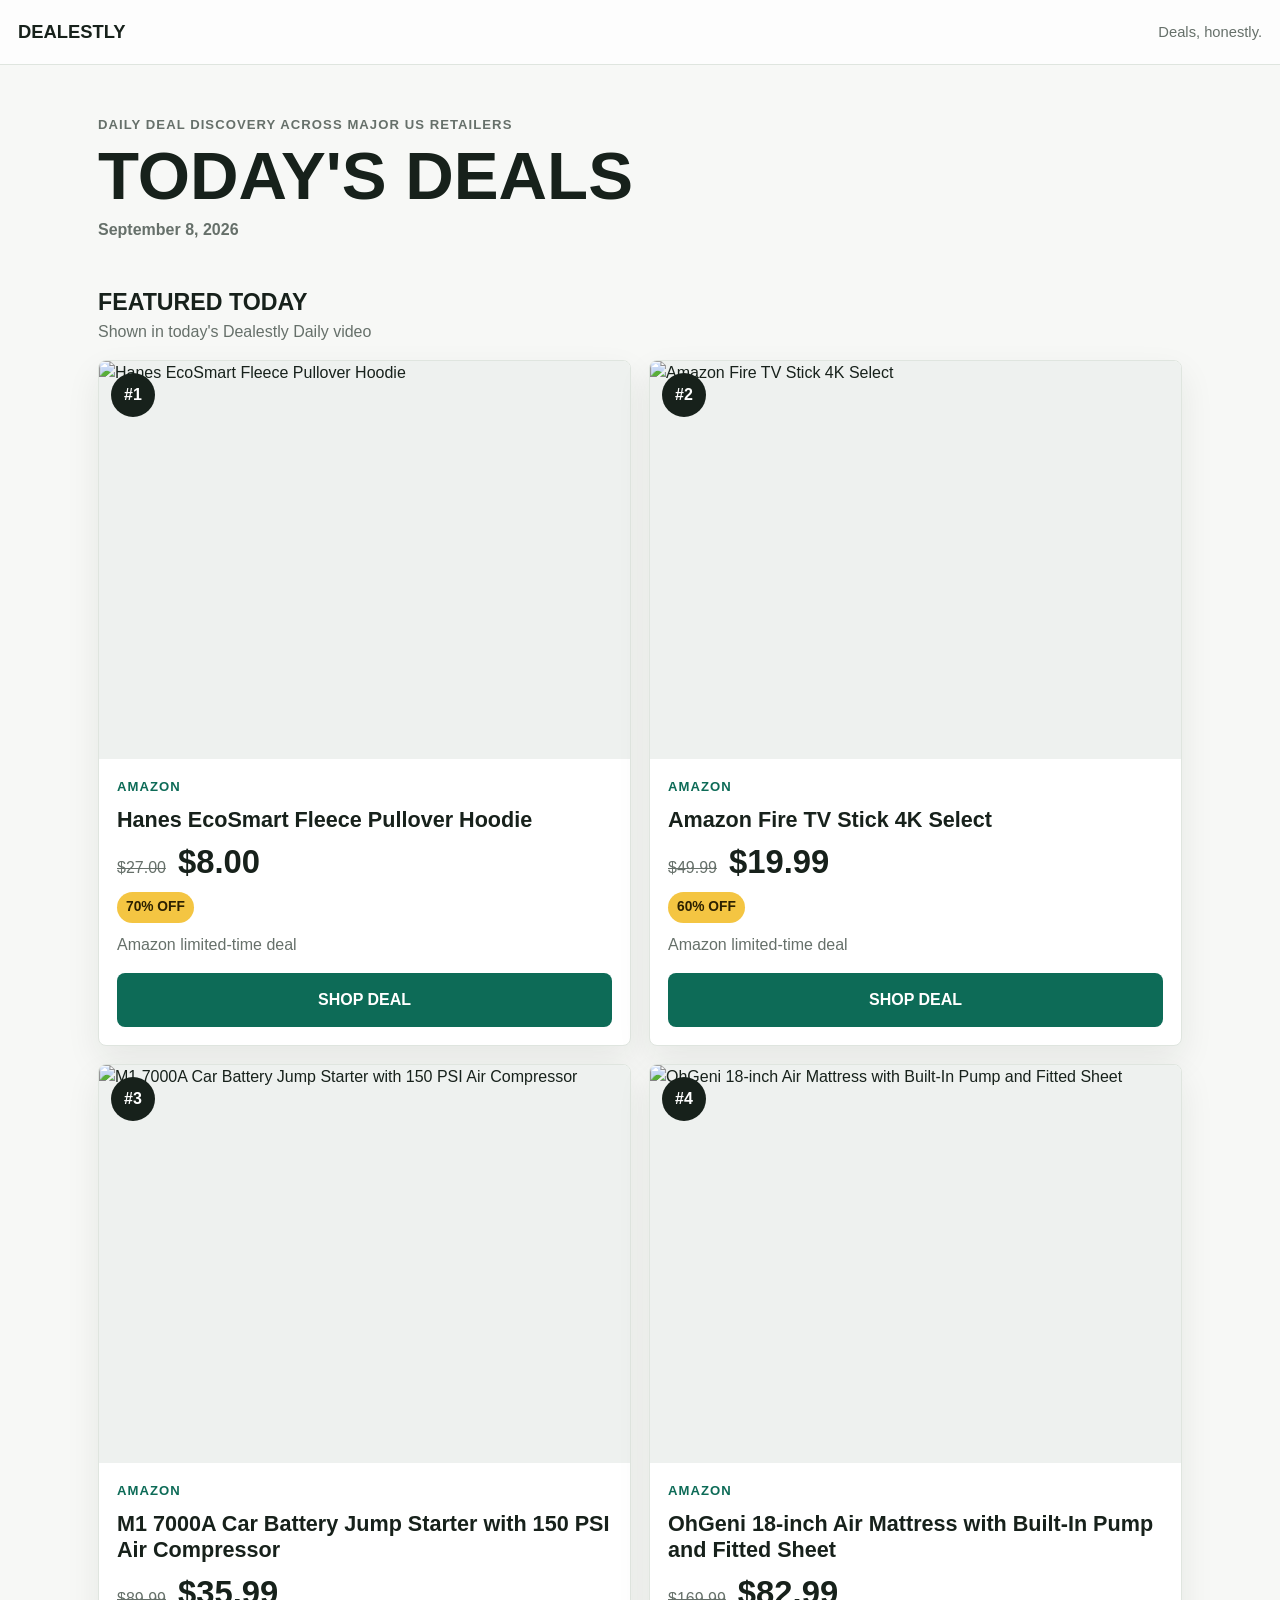
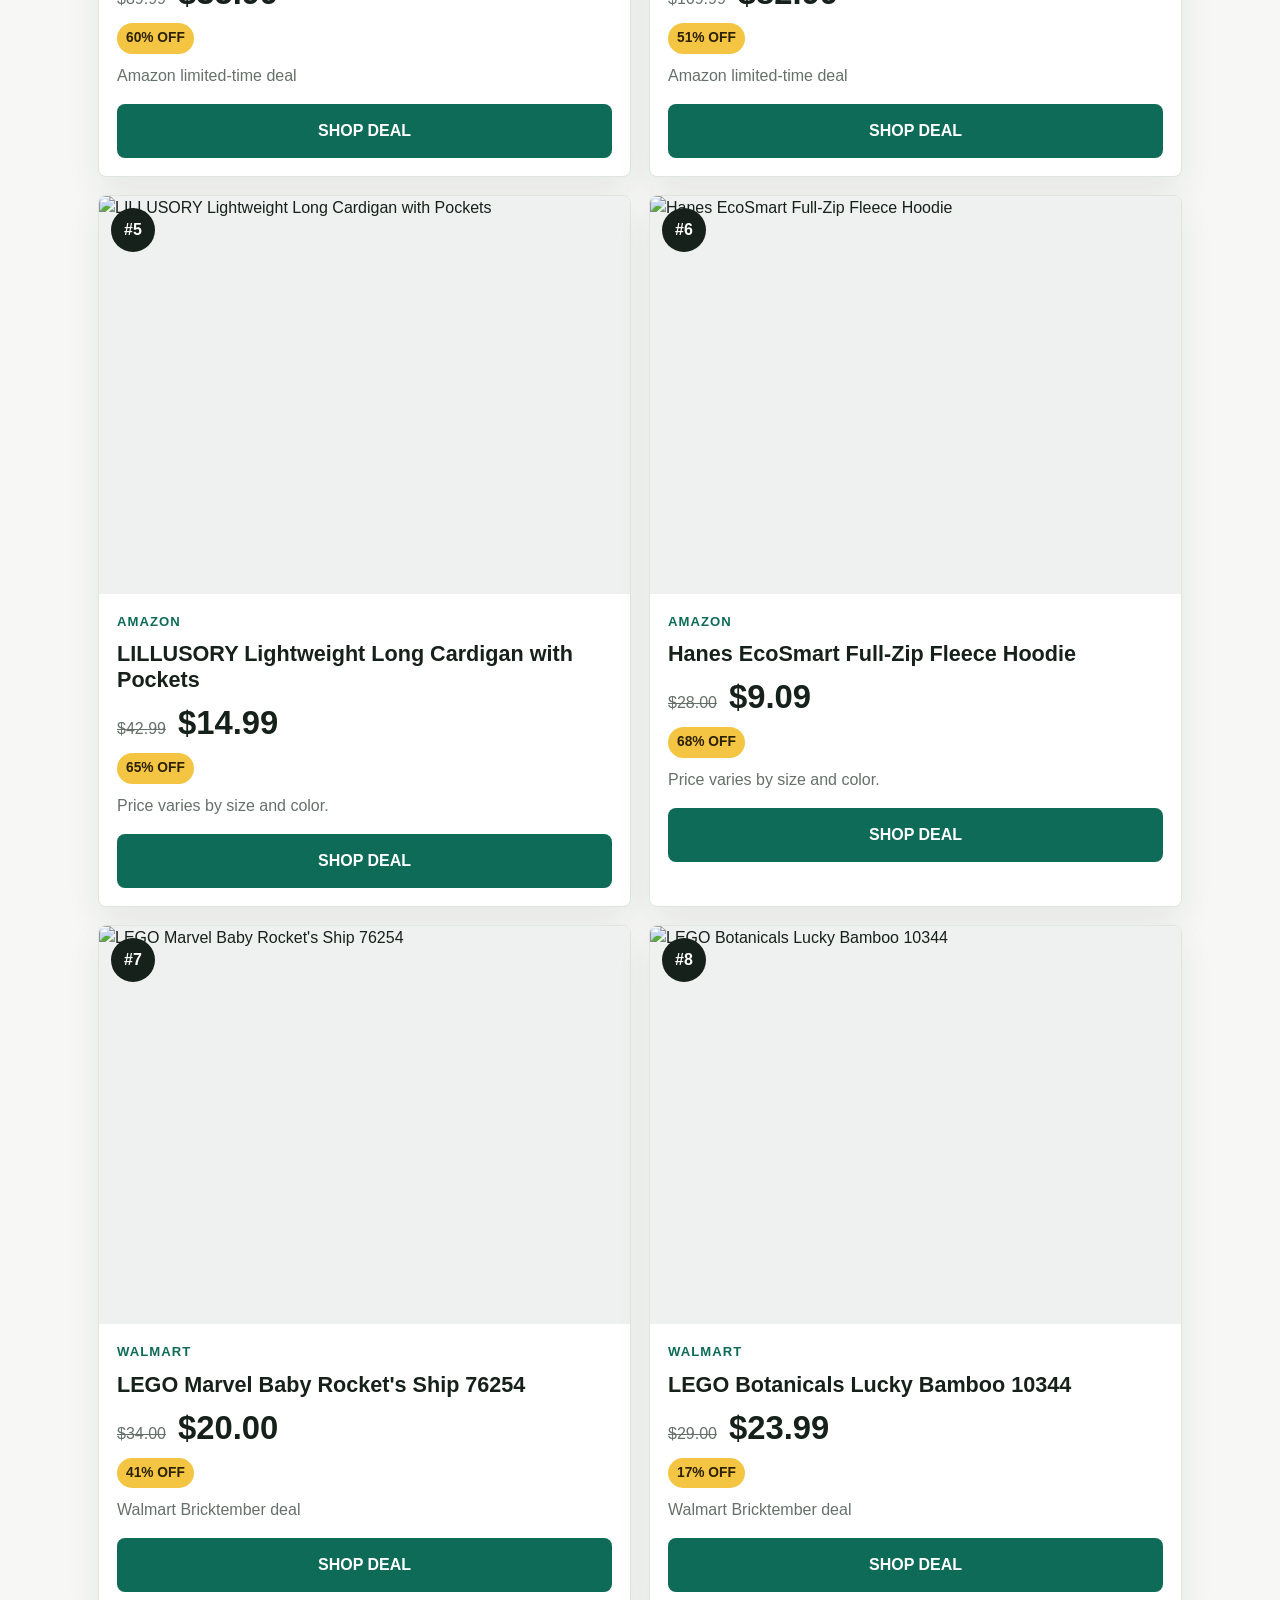
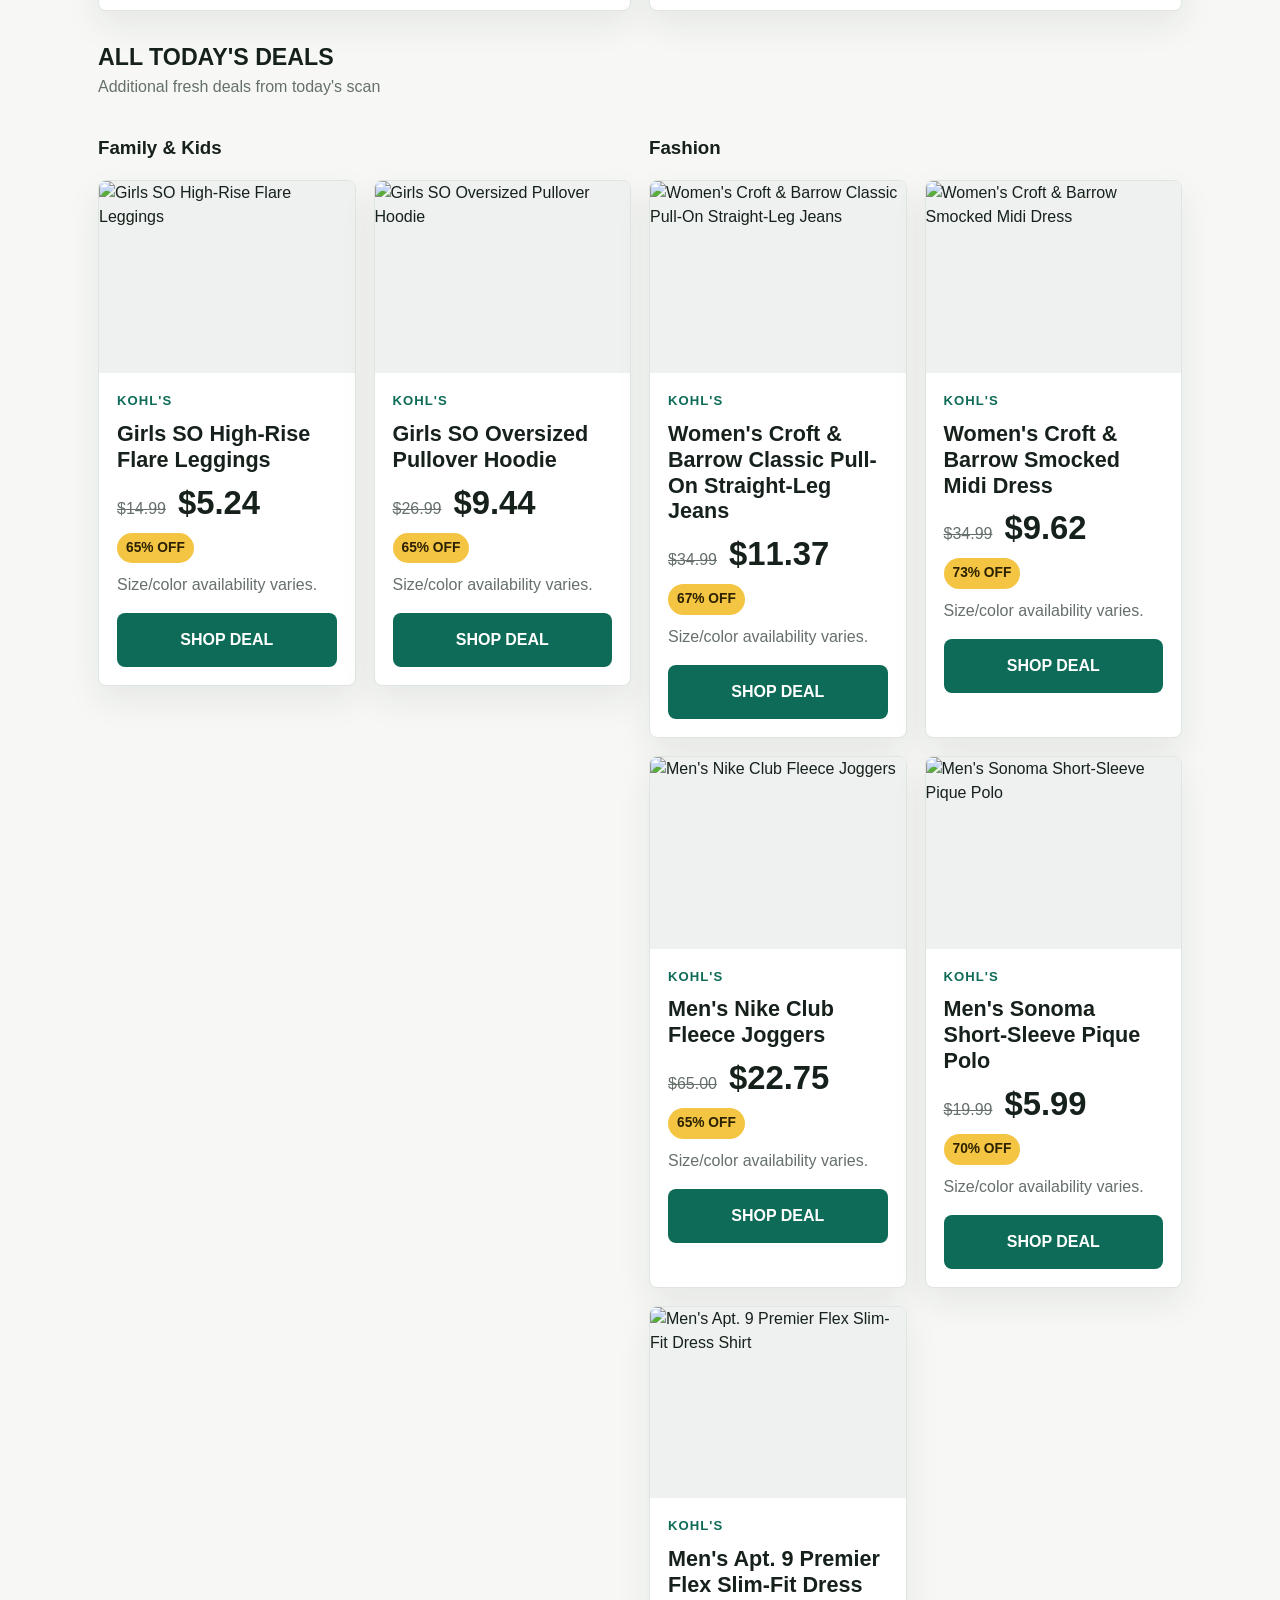
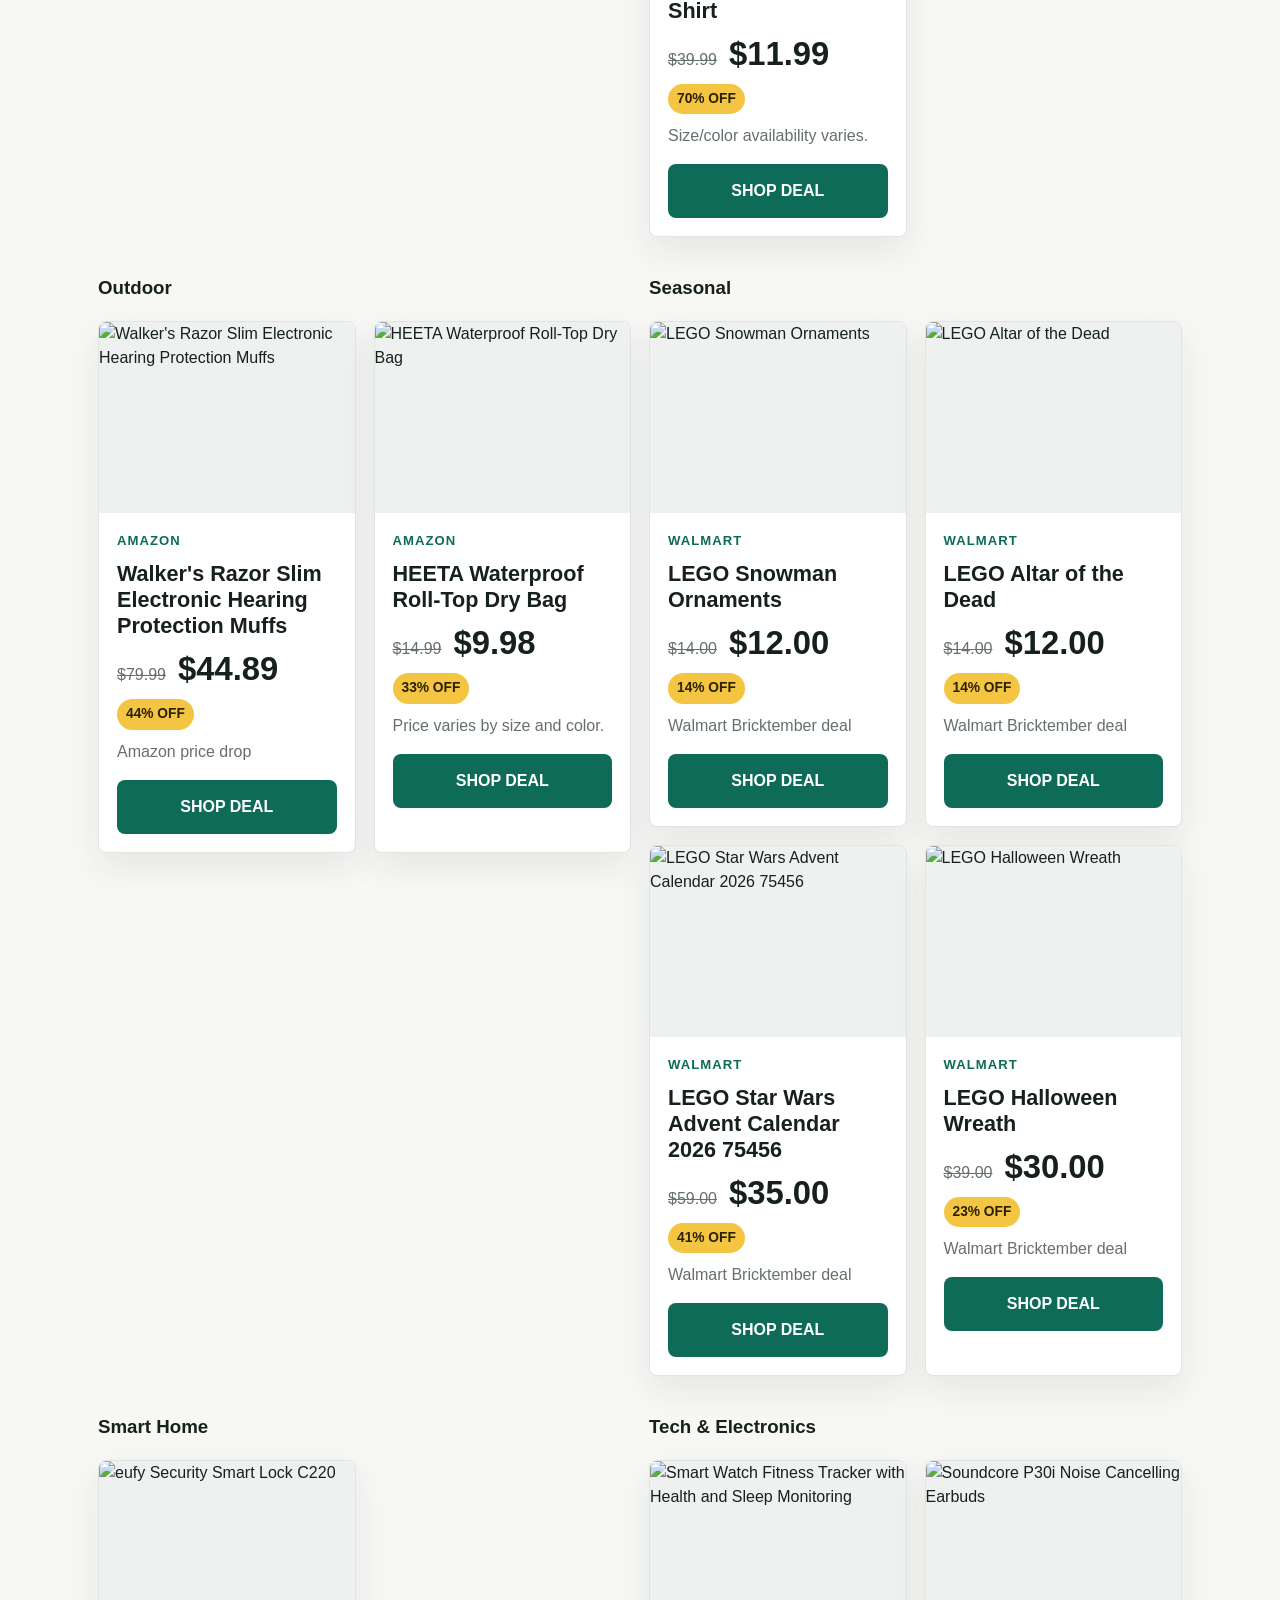
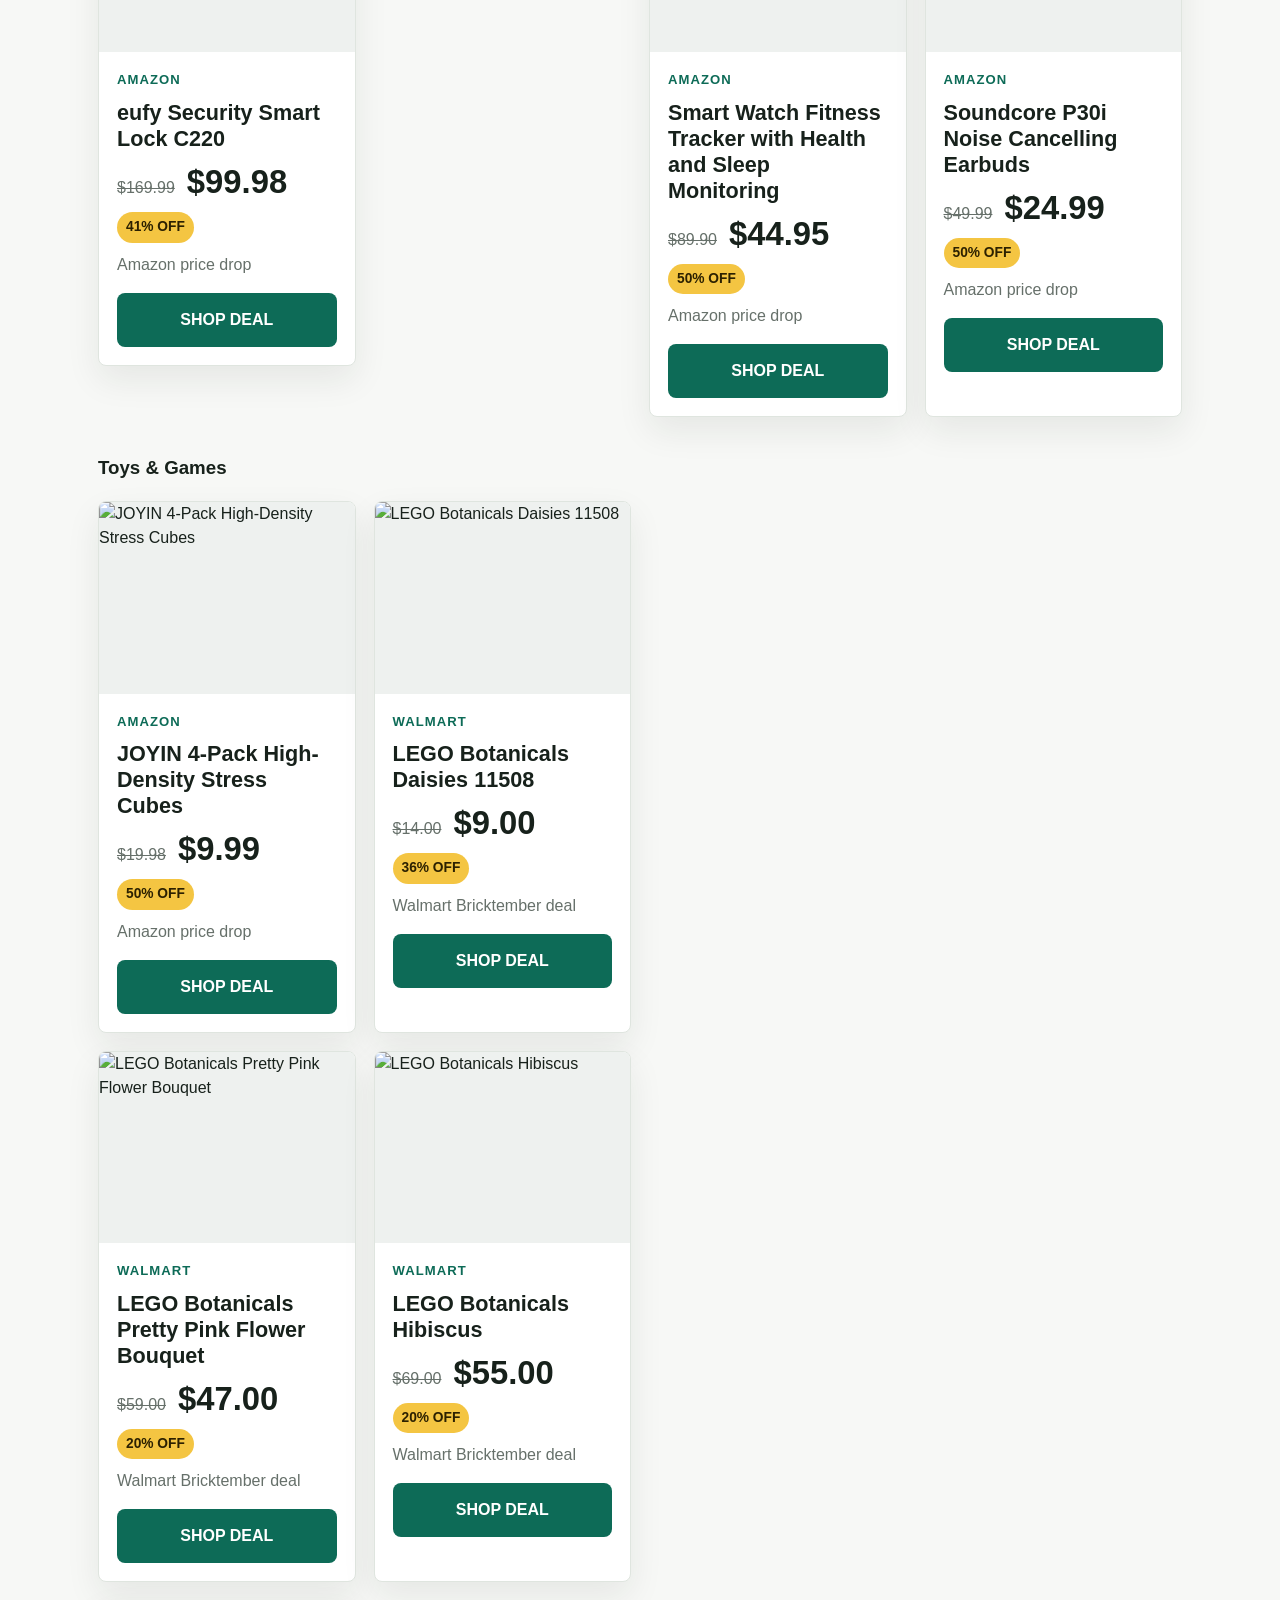
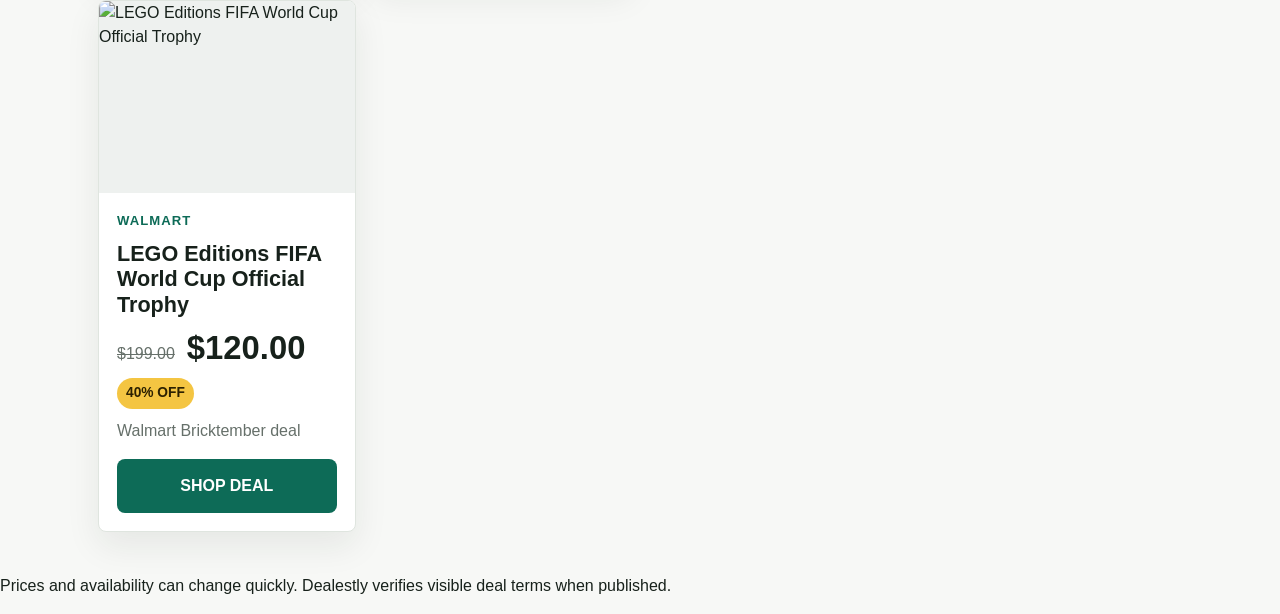
==== today.html @ 8cb057f6 "Update Dealestly daily deals for 2026-09-08" ====
<!doctype html>
<html lang="en">
<head>
  <meta charset="utf-8">
  <meta name="viewport" content="width=device-width, initial-scale=1">
  <title>Today's Deals | DEALESTLY</title>
  <meta name="description" content="Today's Dealestly deal roundup from current US retailer deal discovery.">
  <!-- Google tag (gtag.js) -->
  <script async src="https://www.googletagmanager.com/gtag/js?id=G-1BEC3BTBVG"></script>
  <script>
    window.dataLayer = window.dataLayer || [];
    function gtag(){dataLayer.push(arguments);}
    gtag('js', new Date());
    gtag('config', 'G-1BEC3BTBVG');
  </script>
  <link rel="stylesheet" href="style.css">
</head>
<body>
  <header class="site-header">
    <a class="wordmark" href="index.html">DEALESTLY</a>
    <p>Deals, honestly.</p>
  </header>
  <main class="page-shell">
    <section class="today-heading" aria-labelledby="today-title">
      <p class="brand-kicker">Daily deal discovery across major US retailers</p>
      <h1 id="today-title">TODAY'S DEALS</h1>
      <p class="date-line">September 8, 2026</p>
    </section>
    <section class="content-section featured-section" aria-labelledby="featured-title">
      <div class="section-heading"><h2 id="featured-title">FEATURED TODAY</h2><p>Shown in today's Dealestly Daily video</p></div>
      <div class="deal-grid" aria-label="Featured video deal cards">
      <article class="deal-card">
        <div class="deal-number">#1</div>
        <img src="https://m.media-amazon.com/images/I/81KhbWrWL7L.jpg" alt="Hanes EcoSmart Fleece Pullover Hoodie">
        <div class="deal-content">
          <p class="retailer-name">AMAZON</p>
          <h2>Hanes EcoSmart Fleece Pullover Hoodie</h2>
          <div class="price-row"><span class="old-price">$27.00</span><span class="current-price">$8.00</span></div>
          <p class="discount-badge">70% OFF</p>
          <p class="promo-note">Amazon limited-time deal</p>
          <a class="shop-button shop-deal-link" href="https://www.amazon.com/s?k=Hanes+EcoSmart+Fleece+Pullover+Hoodie" target="_blank" rel="noopener noreferrer" aria-label="Shop Hanes EcoSmart Fleece Pullover Hoodie deal" data-analytics="shop-deal" data-deal-section="featured" data-product-name="Hanes EcoSmart Fleece Pullover Hoodie" data-retailer="Amazon" data-current-price="8.0" data-product-url="https://www.amazon.com/s?k=Hanes+EcoSmart+Fleece+Pullover+Hoodie" data-deal-number="1">SHOP DEAL</a>
        </div>
      </article>

      <article class="deal-card">
        <div class="deal-number">#2</div>
        <img src="https://m.media-amazon.com/images/I/61r3G3vAhBL.jpg" alt="Amazon Fire TV Stick 4K Select">
        <div class="deal-content">
          <p class="retailer-name">AMAZON</p>
          <h2>Amazon Fire TV Stick 4K Select</h2>
          <div class="price-row"><span class="old-price">$49.99</span><span class="current-price">$19.99</span></div>
          <p class="discount-badge">60% OFF</p>
          <p class="promo-note">Amazon limited-time deal</p>
          <a class="shop-button shop-deal-link" href="https://www.amazon.com/s?k=Amazon+Fire+TV+Stick+4K+Select" target="_blank" rel="noopener noreferrer" aria-label="Shop Amazon Fire TV Stick 4K Select deal" data-analytics="shop-deal" data-deal-section="featured" data-product-name="Amazon Fire TV Stick 4K Select" data-retailer="Amazon" data-current-price="19.99" data-product-url="https://www.amazon.com/s?k=Amazon+Fire+TV+Stick+4K+Select" data-deal-number="2">SHOP DEAL</a>
        </div>
      </article>

      <article class="deal-card">
        <div class="deal-number">#3</div>
        <img src="https://m.media-amazon.com/images/I/71Z0KxFg80L.jpg" alt="M1 7000A Car Battery Jump Starter with 150 PSI Air Compressor">
        <div class="deal-content">
          <p class="retailer-name">AMAZON</p>
          <h2>M1 7000A Car Battery Jump Starter with 150 PSI Air Compressor</h2>
          <div class="price-row"><span class="old-price">$89.99</span><span class="current-price">$35.99</span></div>
          <p class="discount-badge">60% OFF</p>
          <p class="promo-note">Amazon limited-time deal</p>
          <a class="shop-button shop-deal-link" href="https://www.amazon.com/s?k=M1+7000A+Car+Battery+Jump+Starter+150PSI" target="_blank" rel="noopener noreferrer" aria-label="Shop M1 7000A Car Battery Jump Starter with 150 PSI Air Compressor deal" data-analytics="shop-deal" data-deal-section="featured" data-product-name="M1 7000A Car Battery Jump Starter with 150 PSI Air Compressor" data-retailer="Amazon" data-current-price="35.99" data-product-url="https://www.amazon.com/s?k=M1+7000A+Car+Battery+Jump+Starter+150PSI" data-deal-number="3">SHOP DEAL</a>
        </div>
      </article>

      <article class="deal-card">
        <div class="deal-number">#4</div>
        <img src="https://m.media-amazon.com/images/I/61VCrGejKhL.jpg" alt="OhGeni 18-inch Air Mattress with Built-In Pump and Fitted Sheet">
        <div class="deal-content">
          <p class="retailer-name">AMAZON</p>
          <h2>OhGeni 18-inch Air Mattress with Built-In Pump and Fitted Sheet</h2>
          <div class="price-row"><span class="old-price">$169.99</span><span class="current-price">$82.99</span></div>
          <p class="discount-badge">51% OFF</p>
          <p class="promo-note">Amazon limited-time deal</p>
          <a class="shop-button shop-deal-link" href="https://www.amazon.com/s?k=OhGeni+18+Air+Mattress+Fitted+Sheet+Built+In+Pump" target="_blank" rel="noopener noreferrer" aria-label="Shop OhGeni 18-inch Air Mattress with Built-In Pump and Fitted Sheet deal" data-analytics="shop-deal" data-deal-section="featured" data-product-name="OhGeni 18-inch Air Mattress with Built-In Pump and Fitted Sheet" data-retailer="Amazon" data-current-price="82.99" data-product-url="https://www.amazon.com/s?k=OhGeni+18+Air+Mattress+Fitted+Sheet+Built+In+Pump" data-deal-number="4">SHOP DEAL</a>
        </div>
      </article>

      <article class="deal-card">
        <div class="deal-number">#5</div>
        <img src="https://m.media-amazon.com/images/I/71tg-6WKPbL.jpg" alt="LILLUSORY Lightweight Long Cardigan with Pockets">
        <div class="deal-content">
          <p class="retailer-name">AMAZON</p>
          <h2>LILLUSORY Lightweight Long Cardigan with Pockets</h2>
          <div class="price-row"><span class="old-price">$42.99</span><span class="current-price">$14.99</span></div>
          <p class="discount-badge">65% OFF</p>
          <p class="promo-note">Price varies by size and color.</p>
          <a class="shop-button shop-deal-link" href="https://www.amazon.com/s?k=LILLUSORY+Lightweight+Long+Cardigan+Pockets" target="_blank" rel="noopener noreferrer" aria-label="Shop LILLUSORY Lightweight Long Cardigan with Pockets deal" data-analytics="shop-deal" data-deal-section="featured" data-product-name="LILLUSORY Lightweight Long Cardigan with Pockets" data-retailer="Amazon" data-current-price="14.99" data-product-url="https://www.amazon.com/s?k=LILLUSORY+Lightweight+Long+Cardigan+Pockets" data-deal-number="5">SHOP DEAL</a>
        </div>
      </article>

      <article class="deal-card">
        <div class="deal-number">#6</div>
        <img src="https://m.media-amazon.com/images/I/71N4WsBj0rL.jpg" alt="Hanes EcoSmart Full-Zip Fleece Hoodie">
        <div class="deal-content">
          <p class="retailer-name">AMAZON</p>
          <h2>Hanes EcoSmart Full-Zip Fleece Hoodie</h2>
          <div class="price-row"><span class="old-price">$28.00</span><span class="current-price">$9.09</span></div>
          <p class="discount-badge">68% OFF</p>
          <p class="promo-note">Price varies by size and color.</p>
          <a class="shop-button shop-deal-link" href="https://www.amazon.com/s?k=Hanes+EcoSmart+Full+Zip+Fleece+Hoodie" target="_blank" rel="noopener noreferrer" aria-label="Shop Hanes EcoSmart Full-Zip Fleece Hoodie deal" data-analytics="shop-deal" data-deal-section="featured" data-product-name="Hanes EcoSmart Full-Zip Fleece Hoodie" data-retailer="Amazon" data-current-price="9.09" data-product-url="https://www.amazon.com/s?k=Hanes+EcoSmart+Full+Zip+Fleece+Hoodie" data-deal-number="6">SHOP DEAL</a>
        </div>
      </article>

      <article class="deal-card">
        <div class="deal-number">#7</div>
        <img src="https://i5.walmartimages.com/seo/LEGO-Marvel-Baby-Rocket-s-Ship-76254-Buildable-Spaceship-Toy-Guardians-Galaxy-3-Featuring-Rocket-Raccoon-Baby-Rocket-Minifigures-Collectible-Super-He_4f8f4c9a-3c3c-43c9-a3a7-ffcfbbad2164.c91d5a7168da44bd86a85f40fce8e5ce.jpeg?odnBg=FFFFFF&amp;odnHeight=768&amp;odnWidth=768" alt="LEGO Marvel Baby Rocket&#x27;s Ship 76254">
        <div class="deal-content">
          <p class="retailer-name">WALMART</p>
          <h2>LEGO Marvel Baby Rocket&#x27;s Ship 76254</h2>
          <div class="price-row"><span class="old-price">$34.00</span><span class="current-price">$20.00</span></div>
          <p class="discount-badge">41% OFF</p>
          <p class="promo-note">Walmart Bricktember deal</p>
          <a class="shop-button shop-deal-link" href="https://www.walmart.com/ip/LEGO-Marvel-Baby-Rocket-s-Ship-76254-Buildable-Spaceship-Toy-Guardians-Galaxy-3-Featuring-Rocket-Raccoon-Baby-Rocket-Minifigures-Collectible-Super-He/1253912302" target="_blank" rel="noopener noreferrer" aria-label="Shop LEGO Marvel Baby Rocket&#x27;s Ship 76254 deal" data-analytics="shop-deal" data-deal-section="featured" data-product-name="LEGO Marvel Baby Rocket&#x27;s Ship 76254" data-retailer="Walmart" data-current-price="20.0" data-product-url="https://www.walmart.com/ip/LEGO-Marvel-Baby-Rocket-s-Ship-76254-Buildable-Spaceship-Toy-Guardians-Galaxy-3-Featuring-Rocket-Raccoon-Baby-Rocket-Minifigures-Collectible-Super-He/1253912302" data-deal-number="7">SHOP DEAL</a>
        </div>
      </article>

      <article class="deal-card">
        <div class="deal-number">#8</div>
        <img src="https://i5.walmartimages.com/seo/LEGO-Botanicals-Lucky-Bamboo-Building-Set-Artificial-Plants-Indoor-Home-D-cor-Adults-Ages-18-Fake-Plants-Decoration-Table-Desk-Office-Gift-Idea-Birth_8ee85b0b-c9ff-4630-a879-734cb2d3407b.ba2cb349bcb129c277b2dee40a4c0d54.jpeg?odnBg=FFFFFF&amp;odnHeight=768&amp;odnWidth=768" alt="LEGO Botanicals Lucky Bamboo 10344">
        <div class="deal-content">
          <p class="retailer-name">WALMART</p>
          <h2>LEGO Botanicals Lucky Bamboo 10344</h2>
          <div class="price-row"><span class="old-price">$29.00</span><span class="current-price">$23.99</span></div>
          <p class="discount-badge">17% OFF</p>
          <p class="promo-note">Walmart Bricktember deal</p>
          <a class="shop-button shop-deal-link" href="https://www.walmart.com/ip/LEGO-Botanicals-Lucky-Bamboo-Building-Set-Artificial-Plants-Indoor-Home-D-cor-Adults-Ages-18-Fake-Plants-Decoration-Table-Desk-Office-Gift-Idea-Birth/6770012901" target="_blank" rel="noopener noreferrer" aria-label="Shop LEGO Botanicals Lucky Bamboo 10344 deal" data-analytics="shop-deal" data-deal-section="featured" data-product-name="LEGO Botanicals Lucky Bamboo 10344" data-retailer="Walmart" data-current-price="23.99" data-product-url="https://www.walmart.com/ip/LEGO-Botanicals-Lucky-Bamboo-Building-Set-Artificial-Plants-Indoor-Home-D-cor-Adults-Ages-18-Fake-Plants-Decoration-Table-Desk-Office-Gift-Idea-Birth/6770012901" data-deal-number="8">SHOP DEAL</a>
        </div>
      </article>
      </div>
    </section>
    <section class="content-section" aria-labelledby="all-title">
      <div class="section-heading"><h2 id="all-title">ALL TODAY'S DEALS</h2><p>Additional fresh deals from today's scan</p></div>
      <div class="deal-grid" aria-label="Additional deal cards">
        <section class="deal-category" aria-label="Family &amp; Kids">
          <h3>Family &amp; Kids</h3>
          <div class="deal-grid">
      <article class="deal-card">

        <img src="assets/dealestly-placeholder.svg" alt="Girls SO High-Rise Flare Leggings">
        <div class="deal-content">
          <p class="retailer-name">KOHL&#x27;S</p>
          <h2>Girls SO High-Rise Flare Leggings</h2>
          <div class="price-row"><span class="old-price">$14.99</span><span class="current-price">$5.24</span></div>
          <p class="discount-badge">65% OFF</p>
          <p class="promo-note">Size/color availability varies.</p>
          <a class="shop-button shop-deal-link" href="https://www.kohls.com/search.jsp?search=Girls+SO+High+Rise+Flare+Leggings" target="_blank" rel="noopener noreferrer" aria-label="Shop Girls SO High-Rise Flare Leggings deal" data-analytics="shop-deal" data-deal-section="additional" data-product-name="Girls SO High-Rise Flare Leggings" data-retailer="Kohl&#x27;s" data-current-price="5.24" data-product-url="https://www.kohls.com/search.jsp?search=Girls+SO+High+Rise+Flare+Leggings">SHOP DEAL</a>
        </div>
      </article>

      <article class="deal-card">

        <img src="assets/dealestly-placeholder.svg" alt="Girls SO Oversized Pullover Hoodie">
        <div class="deal-content">
          <p class="retailer-name">KOHL&#x27;S</p>
          <h2>Girls SO Oversized Pullover Hoodie</h2>
          <div class="price-row"><span class="old-price">$26.99</span><span class="current-price">$9.44</span></div>
          <p class="discount-badge">65% OFF</p>
          <p class="promo-note">Size/color availability varies.</p>
          <a class="shop-button shop-deal-link" href="https://www.kohls.com/search.jsp?search=Girls+SO+Oversized+Pullover+Hoodie" target="_blank" rel="noopener noreferrer" aria-label="Shop Girls SO Oversized Pullover Hoodie deal" data-analytics="shop-deal" data-deal-section="additional" data-product-name="Girls SO Oversized Pullover Hoodie" data-retailer="Kohl&#x27;s" data-current-price="9.44" data-product-url="https://www.kohls.com/search.jsp?search=Girls+SO+Oversized+Pullover+Hoodie">SHOP DEAL</a>
        </div>
      </article>
          </div>
        </section>

        <section class="deal-category" aria-label="Fashion">
          <h3>Fashion</h3>
          <div class="deal-grid">
      <article class="deal-card">

        <img src="assets/dealestly-placeholder.svg" alt="Women&#x27;s Croft &amp; Barrow Classic Pull-On Straight-Leg Jeans">
        <div class="deal-content">
          <p class="retailer-name">KOHL&#x27;S</p>
          <h2>Women&#x27;s Croft &amp; Barrow Classic Pull-On Straight-Leg Jeans</h2>
          <div class="price-row"><span class="old-price">$34.99</span><span class="current-price">$11.37</span></div>
          <p class="discount-badge">67% OFF</p>
          <p class="promo-note">Size/color availability varies.</p>
          <a class="shop-button shop-deal-link" href="https://www.kohls.com/search.jsp?search=Croft+Barrow+Classic+Pull-On+Straight+Leg+Jeans" target="_blank" rel="noopener noreferrer" aria-label="Shop Women&#x27;s Croft &amp; Barrow Classic Pull-On Straight-Leg Jeans deal" data-analytics="shop-deal" data-deal-section="additional" data-product-name="Women&#x27;s Croft &amp; Barrow Classic Pull-On Straight-Leg Jeans" data-retailer="Kohl&#x27;s" data-current-price="11.37" data-product-url="https://www.kohls.com/search.jsp?search=Croft+Barrow+Classic+Pull-On+Straight+Leg+Jeans">SHOP DEAL</a>
        </div>
      </article>

      <article class="deal-card">

        <img src="assets/dealestly-placeholder.svg" alt="Women&#x27;s Croft &amp; Barrow Smocked Midi Dress">
        <div class="deal-content">
          <p class="retailer-name">KOHL&#x27;S</p>
          <h2>Women&#x27;s Croft &amp; Barrow Smocked Midi Dress</h2>
          <div class="price-row"><span class="old-price">$34.99</span><span class="current-price">$9.62</span></div>
          <p class="discount-badge">73% OFF</p>
          <p class="promo-note">Size/color availability varies.</p>
          <a class="shop-button shop-deal-link" href="https://www.kohls.com/search.jsp?search=Croft+Barrow+Smocked+Midi+Dress" target="_blank" rel="noopener noreferrer" aria-label="Shop Women&#x27;s Croft &amp; Barrow Smocked Midi Dress deal" data-analytics="shop-deal" data-deal-section="additional" data-product-name="Women&#x27;s Croft &amp; Barrow Smocked Midi Dress" data-retailer="Kohl&#x27;s" data-current-price="9.62" data-product-url="https://www.kohls.com/search.jsp?search=Croft+Barrow+Smocked+Midi+Dress">SHOP DEAL</a>
        </div>
      </article>

      <article class="deal-card">

        <img src="assets/dealestly-placeholder.svg" alt="Men&#x27;s Nike Club Fleece Joggers">
        <div class="deal-content">
          <p class="retailer-name">KOHL&#x27;S</p>
          <h2>Men&#x27;s Nike Club Fleece Joggers</h2>
          <div class="price-row"><span class="old-price">$65.00</span><span class="current-price">$22.75</span></div>
          <p class="discount-badge">65% OFF</p>
          <p class="promo-note">Size/color availability varies.</p>
          <a class="shop-button shop-deal-link" href="https://www.kohls.com/search.jsp?search=Mens+Nike+Club+Fleece+Joggers" target="_blank" rel="noopener noreferrer" aria-label="Shop Men&#x27;s Nike Club Fleece Joggers deal" data-analytics="shop-deal" data-deal-section="additional" data-product-name="Men&#x27;s Nike Club Fleece Joggers" data-retailer="Kohl&#x27;s" data-current-price="22.75" data-product-url="https://www.kohls.com/search.jsp?search=Mens+Nike+Club+Fleece+Joggers">SHOP DEAL</a>
        </div>
      </article>

      <article class="deal-card">

        <img src="assets/dealestly-placeholder.svg" alt="Men&#x27;s Sonoma Short-Sleeve Pique Polo">
        <div class="deal-content">
          <p class="retailer-name">KOHL&#x27;S</p>
          <h2>Men&#x27;s Sonoma Short-Sleeve Pique Polo</h2>
          <div class="price-row"><span class="old-price">$19.99</span><span class="current-price">$5.99</span></div>
          <p class="discount-badge">70% OFF</p>
          <p class="promo-note">Size/color availability varies.</p>
          <a class="shop-button shop-deal-link" href="https://www.kohls.com/search.jsp?search=Mens+Sonoma+Short+Sleeve+Pique+Polo" target="_blank" rel="noopener noreferrer" aria-label="Shop Men&#x27;s Sonoma Short-Sleeve Pique Polo deal" data-analytics="shop-deal" data-deal-section="additional" data-product-name="Men&#x27;s Sonoma Short-Sleeve Pique Polo" data-retailer="Kohl&#x27;s" data-current-price="5.99" data-product-url="https://www.kohls.com/search.jsp?search=Mens+Sonoma+Short+Sleeve+Pique+Polo">SHOP DEAL</a>
        </div>
      </article>

      <article class="deal-card">

        <img src="assets/dealestly-placeholder.svg" alt="Men&#x27;s Apt. 9 Premier Flex Slim-Fit Dress Shirt">
        <div class="deal-content">
          <p class="retailer-name">KOHL&#x27;S</p>
          <h2>Men&#x27;s Apt. 9 Premier Flex Slim-Fit Dress Shirt</h2>
          <div class="price-row"><span class="old-price">$39.99</span><span class="current-price">$11.99</span></div>
          <p class="discount-badge">70% OFF</p>
          <p class="promo-note">Size/color availability varies.</p>
          <a class="shop-button shop-deal-link" href="https://www.kohls.com/search.jsp?search=Mens+Apt+9+Premier+Flex+Slim+Fit+Dress+Shirt" target="_blank" rel="noopener noreferrer" aria-label="Shop Men&#x27;s Apt. 9 Premier Flex Slim-Fit Dress Shirt deal" data-analytics="shop-deal" data-deal-section="additional" data-product-name="Men&#x27;s Apt. 9 Premier Flex Slim-Fit Dress Shirt" data-retailer="Kohl&#x27;s" data-current-price="11.99" data-product-url="https://www.kohls.com/search.jsp?search=Mens+Apt+9+Premier+Flex+Slim+Fit+Dress+Shirt">SHOP DEAL</a>
        </div>
      </article>
          </div>
        </section>

        <section class="deal-category" aria-label="Outdoor">
          <h3>Outdoor</h3>
          <div class="deal-grid">
      <article class="deal-card">

        <img src="assets/dealestly-placeholder.svg" alt="Walker&#x27;s Razor Slim Electronic Hearing Protection Muffs">
        <div class="deal-content">
          <p class="retailer-name">AMAZON</p>
          <h2>Walker&#x27;s Razor Slim Electronic Hearing Protection Muffs</h2>
          <div class="price-row"><span class="old-price">$79.99</span><span class="current-price">$44.89</span></div>
          <p class="discount-badge">44% OFF</p>
          <p class="promo-note">Amazon price drop</p>
          <a class="shop-button shop-deal-link" href="https://www.amazon.com/s?k=Walker%27s+Razor+Slim+Electronic+Muff" target="_blank" rel="noopener noreferrer" aria-label="Shop Walker&#x27;s Razor Slim Electronic Hearing Protection Muffs deal" data-analytics="shop-deal" data-deal-section="additional" data-product-name="Walker&#x27;s Razor Slim Electronic Hearing Protection Muffs" data-retailer="Amazon" data-current-price="44.89" data-product-url="https://www.amazon.com/s?k=Walker%27s+Razor+Slim+Electronic+Muff">SHOP DEAL</a>
        </div>
      </article>

      <article class="deal-card">

        <img src="assets/dealestly-placeholder.svg" alt="HEETA Waterproof Roll-Top Dry Bag">
        <div class="deal-content">
          <p class="retailer-name">AMAZON</p>
          <h2>HEETA Waterproof Roll-Top Dry Bag</h2>
          <div class="price-row"><span class="old-price">$14.99</span><span class="current-price">$9.98</span></div>
          <p class="discount-badge">33% OFF</p>
          <p class="promo-note">Price varies by size and color.</p>
          <a class="shop-button shop-deal-link" href="https://www.amazon.com/s?k=HEETA+Waterproof+Dry+Bag" target="_blank" rel="noopener noreferrer" aria-label="Shop HEETA Waterproof Roll-Top Dry Bag deal" data-analytics="shop-deal" data-deal-section="additional" data-product-name="HEETA Waterproof Roll-Top Dry Bag" data-retailer="Amazon" data-current-price="9.98" data-product-url="https://www.amazon.com/s?k=HEETA+Waterproof+Dry+Bag">SHOP DEAL</a>
        </div>
      </article>
          </div>
        </section>

        <section class="deal-category" aria-label="Seasonal">
          <h3>Seasonal</h3>
          <div class="deal-grid">
      <article class="deal-card">

        <img src="assets/dealestly-placeholder.svg" alt="LEGO Snowman Ornaments">
        <div class="deal-content">
          <p class="retailer-name">WALMART</p>
          <h2>LEGO Snowman Ornaments</h2>
          <div class="price-row"><span class="old-price">$14.00</span><span class="current-price">$12.00</span></div>
          <p class="discount-badge">14% OFF</p>
          <p class="promo-note">Walmart Bricktember deal</p>
          <a class="shop-button shop-deal-link" href="https://www.walmart.com/search?q=LEGO+Snowman+Ornaments" target="_blank" rel="noopener noreferrer" aria-label="Shop LEGO Snowman Ornaments deal" data-analytics="shop-deal" data-deal-section="additional" data-product-name="LEGO Snowman Ornaments" data-retailer="Walmart" data-current-price="12.0" data-product-url="https://www.walmart.com/search?q=LEGO+Snowman+Ornaments">SHOP DEAL</a>
        </div>
      </article>

      <article class="deal-card">

        <img src="assets/dealestly-placeholder.svg" alt="LEGO Altar of the Dead">
        <div class="deal-content">
          <p class="retailer-name">WALMART</p>
          <h2>LEGO Altar of the Dead</h2>
          <div class="price-row"><span class="old-price">$14.00</span><span class="current-price">$12.00</span></div>
          <p class="discount-badge">14% OFF</p>
          <p class="promo-note">Walmart Bricktember deal</p>
          <a class="shop-button shop-deal-link" href="https://www.walmart.com/search?q=LEGO+Altar+of+the+Dead" target="_blank" rel="noopener noreferrer" aria-label="Shop LEGO Altar of the Dead deal" data-analytics="shop-deal" data-deal-section="additional" data-product-name="LEGO Altar of the Dead" data-retailer="Walmart" data-current-price="12.0" data-product-url="https://www.walmart.com/search?q=LEGO+Altar+of+the+Dead">SHOP DEAL</a>
        </div>
      </article>

      <article class="deal-card">

        <img src="assets/dealestly-placeholder.svg" alt="LEGO Star Wars Advent Calendar 2026 75456">
        <div class="deal-content">
          <p class="retailer-name">WALMART</p>
          <h2>LEGO Star Wars Advent Calendar 2026 75456</h2>
          <div class="price-row"><span class="old-price">$59.00</span><span class="current-price">$35.00</span></div>
          <p class="discount-badge">41% OFF</p>
          <p class="promo-note">Walmart Bricktember deal</p>
          <a class="shop-button shop-deal-link" href="https://www.walmart.com/ip/LEGO-Star-Wars-75456/18860517567" target="_blank" rel="noopener noreferrer" aria-label="Shop LEGO Star Wars Advent Calendar 2026 75456 deal" data-analytics="shop-deal" data-deal-section="additional" data-product-name="LEGO Star Wars Advent Calendar 2026 75456" data-retailer="Walmart" data-current-price="35.0" data-product-url="https://www.walmart.com/ip/LEGO-Star-Wars-75456/18860517567">SHOP DEAL</a>
        </div>
      </article>

      <article class="deal-card">

        <img src="assets/dealestly-placeholder.svg" alt="LEGO Halloween Wreath">
        <div class="deal-content">
          <p class="retailer-name">WALMART</p>
          <h2>LEGO Halloween Wreath</h2>
          <div class="price-row"><span class="old-price">$39.00</span><span class="current-price">$30.00</span></div>
          <p class="discount-badge">23% OFF</p>
          <p class="promo-note">Walmart Bricktember deal</p>
          <a class="shop-button shop-deal-link" href="https://www.walmart.com/search?q=LEGO+Halloween+Wreath" target="_blank" rel="noopener noreferrer" aria-label="Shop LEGO Halloween Wreath deal" data-analytics="shop-deal" data-deal-section="additional" data-product-name="LEGO Halloween Wreath" data-retailer="Walmart" data-current-price="30.0" data-product-url="https://www.walmart.com/search?q=LEGO+Halloween+Wreath">SHOP DEAL</a>
        </div>
      </article>
          </div>
        </section>

        <section class="deal-category" aria-label="Smart Home">
          <h3>Smart Home</h3>
          <div class="deal-grid">
      <article class="deal-card">

        <img src="assets/dealestly-placeholder.svg" alt="eufy Security Smart Lock C220">
        <div class="deal-content">
          <p class="retailer-name">AMAZON</p>
          <h2>eufy Security Smart Lock C220</h2>
          <div class="price-row"><span class="old-price">$169.99</span><span class="current-price">$99.98</span></div>
          <p class="discount-badge">41% OFF</p>
          <p class="promo-note">Amazon price drop</p>
          <a class="shop-button shop-deal-link" href="https://www.amazon.com/s?k=eufy+Security+Smart+Lock+C220" target="_blank" rel="noopener noreferrer" aria-label="Shop eufy Security Smart Lock C220 deal" data-analytics="shop-deal" data-deal-section="additional" data-product-name="eufy Security Smart Lock C220" data-retailer="Amazon" data-current-price="99.98" data-product-url="https://www.amazon.com/s?k=eufy+Security+Smart+Lock+C220">SHOP DEAL</a>
        </div>
      </article>
          </div>
        </section>

        <section class="deal-category" aria-label="Tech &amp; Electronics">
          <h3>Tech &amp; Electronics</h3>
          <div class="deal-grid">
      <article class="deal-card">

        <img src="assets/dealestly-placeholder.svg" alt="Smart Watch Fitness Tracker with Health and Sleep Monitoring">
        <div class="deal-content">
          <p class="retailer-name">AMAZON</p>
          <h2>Smart Watch Fitness Tracker with Health and Sleep Monitoring</h2>
          <div class="price-row"><span class="old-price">$89.90</span><span class="current-price">$44.95</span></div>
          <p class="discount-badge">50% OFF</p>
          <p class="promo-note">Amazon price drop</p>
          <a class="shop-button shop-deal-link" href="https://www.amazon.com/s?k=Smart+Watch+Fitness+Tracker+120+Sports+Modes+IP68" target="_blank" rel="noopener noreferrer" aria-label="Shop Smart Watch Fitness Tracker with Health and Sleep Monitoring deal" data-analytics="shop-deal" data-deal-section="additional" data-product-name="Smart Watch Fitness Tracker with Health and Sleep Monitoring" data-retailer="Amazon" data-current-price="44.95" data-product-url="https://www.amazon.com/s?k=Smart+Watch+Fitness+Tracker+120+Sports+Modes+IP68">SHOP DEAL</a>
        </div>
      </article>

      <article class="deal-card">

        <img src="assets/dealestly-placeholder.svg" alt="Soundcore P30i Noise Cancelling Earbuds">
        <div class="deal-content">
          <p class="retailer-name">AMAZON</p>
          <h2>Soundcore P30i Noise Cancelling Earbuds</h2>
          <div class="price-row"><span class="old-price">$49.99</span><span class="current-price">$24.99</span></div>
          <p class="discount-badge">50% OFF</p>
          <p class="promo-note">Amazon price drop</p>
          <a class="shop-button shop-deal-link" href="https://www.amazon.com/s?k=Soundcore+P30i+Noise+Cancelling+Earbuds" target="_blank" rel="noopener noreferrer" aria-label="Shop Soundcore P30i Noise Cancelling Earbuds deal" data-analytics="shop-deal" data-deal-section="additional" data-product-name="Soundcore P30i Noise Cancelling Earbuds" data-retailer="Amazon" data-current-price="24.99" data-product-url="https://www.amazon.com/s?k=Soundcore+P30i+Noise+Cancelling+Earbuds">SHOP DEAL</a>
        </div>
      </article>
          </div>
        </section>

        <section class="deal-category" aria-label="Toys &amp; Games">
          <h3>Toys &amp; Games</h3>
          <div class="deal-grid">
      <article class="deal-card">

        <img src="assets/dealestly-placeholder.svg" alt="JOYIN 4-Pack High-Density Stress Cubes">
        <div class="deal-content">
          <p class="retailer-name">AMAZON</p>
          <h2>JOYIN 4-Pack High-Density Stress Cubes</h2>
          <div class="price-row"><span class="old-price">$19.98</span><span class="current-price">$9.99</span></div>
          <p class="discount-badge">50% OFF</p>
          <p class="promo-note">Amazon price drop</p>
          <a class="shop-button shop-deal-link" href="https://www.amazon.com/s?k=JOYIN+4+Pack+Stress+Cube" target="_blank" rel="noopener noreferrer" aria-label="Shop JOYIN 4-Pack High-Density Stress Cubes deal" data-analytics="shop-deal" data-deal-section="additional" data-product-name="JOYIN 4-Pack High-Density Stress Cubes" data-retailer="Amazon" data-current-price="9.99" data-product-url="https://www.amazon.com/s?k=JOYIN+4+Pack+Stress+Cube">SHOP DEAL</a>
        </div>
      </article>

      <article class="deal-card">

        <img src="assets/dealestly-placeholder.svg" alt="LEGO Botanicals Daisies 11508">
        <div class="deal-content">
          <p class="retailer-name">WALMART</p>
          <h2>LEGO Botanicals Daisies 11508</h2>
          <div class="price-row"><span class="old-price">$14.00</span><span class="current-price">$9.00</span></div>
          <p class="discount-badge">36% OFF</p>
          <p class="promo-note">Walmart Bricktember deal</p>
          <a class="shop-button shop-deal-link" href="https://www.walmart.com/ip/LEGO-Botanicals-11508/17091312501" target="_blank" rel="noopener noreferrer" aria-label="Shop LEGO Botanicals Daisies 11508 deal" data-analytics="shop-deal" data-deal-section="additional" data-product-name="LEGO Botanicals Daisies 11508" data-retailer="Walmart" data-current-price="9.0" data-product-url="https://www.walmart.com/ip/LEGO-Botanicals-11508/17091312501">SHOP DEAL</a>
        </div>
      </article>

      <article class="deal-card">

        <img src="assets/dealestly-placeholder.svg" alt="LEGO Botanicals Pretty Pink Flower Bouquet">
        <div class="deal-content">
          <p class="retailer-name">WALMART</p>
          <h2>LEGO Botanicals Pretty Pink Flower Bouquet</h2>
          <div class="price-row"><span class="old-price">$59.00</span><span class="current-price">$47.00</span></div>
          <p class="discount-badge">20% OFF</p>
          <p class="promo-note">Walmart Bricktember deal</p>
          <a class="shop-button shop-deal-link" href="https://www.walmart.com/search?q=LEGO+Botanicals+Pretty+Pink+Flower+Bouquet" target="_blank" rel="noopener noreferrer" aria-label="Shop LEGO Botanicals Pretty Pink Flower Bouquet deal" data-analytics="shop-deal" data-deal-section="additional" data-product-name="LEGO Botanicals Pretty Pink Flower Bouquet" data-retailer="Walmart" data-current-price="47.0" data-product-url="https://www.walmart.com/search?q=LEGO+Botanicals+Pretty+Pink+Flower+Bouquet">SHOP DEAL</a>
        </div>
      </article>

      <article class="deal-card">

        <img src="assets/dealestly-placeholder.svg" alt="LEGO Botanicals Hibiscus">
        <div class="deal-content">
          <p class="retailer-name">WALMART</p>
          <h2>LEGO Botanicals Hibiscus</h2>
          <div class="price-row"><span class="old-price">$69.00</span><span class="current-price">$55.00</span></div>
          <p class="discount-badge">20% OFF</p>
          <p class="promo-note">Walmart Bricktember deal</p>
          <a class="shop-button shop-deal-link" href="https://www.walmart.com/search?q=LEGO+Botanicals+Hibiscus" target="_blank" rel="noopener noreferrer" aria-label="Shop LEGO Botanicals Hibiscus deal" data-analytics="shop-deal" data-deal-section="additional" data-product-name="LEGO Botanicals Hibiscus" data-retailer="Walmart" data-current-price="55.0" data-product-url="https://www.walmart.com/search?q=LEGO+Botanicals+Hibiscus">SHOP DEAL</a>
        </div>
      </article>

      <article class="deal-card">

        <img src="assets/dealestly-placeholder.svg" alt="LEGO Editions FIFA World Cup Official Trophy">
        <div class="deal-content">
          <p class="retailer-name">WALMART</p>
          <h2>LEGO Editions FIFA World Cup Official Trophy</h2>
          <div class="price-row"><span class="old-price">$199.00</span><span class="current-price">$120.00</span></div>
          <p class="discount-badge">40% OFF</p>
          <p class="promo-note">Walmart Bricktember deal</p>
          <a class="shop-button shop-deal-link" href="https://www.walmart.com/search?q=LEGO+Editions+FIFA+World+Cup+Official+Trophy" target="_blank" rel="noopener noreferrer" aria-label="Shop LEGO Editions FIFA World Cup Official Trophy deal" data-analytics="shop-deal" data-deal-section="additional" data-product-name="LEGO Editions FIFA World Cup Official Trophy" data-retailer="Walmart" data-current-price="120.0" data-product-url="https://www.walmart.com/search?q=LEGO+Editions+FIFA+World+Cup+Official+Trophy">SHOP DEAL</a>
        </div>
      </article>
          </div>
        </section>
      </div>
    </section>
  </main>
  <footer class="site-footer"><p>Prices and availability can change quickly. Dealestly verifies visible deal terms when published.</p></footer>
  <script>
    document.querySelectorAll('a.shop-deal-link').forEach(function(link) {
      link.addEventListener('click', function() {
        var payload = {deal_section: link.dataset.dealSection || '', product_name: link.dataset.productName || '', retailer: link.dataset.retailer || '', current_price: link.dataset.currentPrice || '', product_url: link.dataset.productUrl || ''};
        if (link.dataset.dealNumber) payload.deal_number = link.dataset.dealNumber;
        if (typeof gtag === 'function') gtag('event', 'shop_deal_click', payload);
      });
    });
  </script>
</body>
</html>
---- style.css ----
:root {
  --bg: #f7f8f6;
  --panel: #ffffff;
  --text: #17211b;
  --muted: #66706a;
  --line: #dfe5df;
  --accent: #0d6b57;
  --accent-dark: #084637;
  --badge: #f4c542;
  --badge-text: #2c2100;
  --shadow: 0 14px 34px rgba(23, 33, 27, 0.08);
}

* {
  box-sizing: border-box;
}

html {
  min-height: 100%;
  background: var(--bg);
}

body {
  margin: 0;
  min-height: 100%;
  color: var(--text);
  font-family: Arial, Helvetica, sans-serif;
  line-height: 1.5;
  letter-spacing: 0;
}

a {
  color: inherit;
}

.home-shell,
.page-shell {
  width: min(100%, 1120px);
  margin: 0 auto;
  padding: 28px 18px 42px;
}

.home-shell {
  min-height: 100vh;
  display: grid;
  place-items: center;
}

.home-hero {
  width: min(100%, 680px);
  text-align: center;
}

.brand-kicker,
.retailer-name {
  margin: 0 0 10px;
  color: var(--accent);
  font-size: 0.82rem;
  font-weight: 800;
  letter-spacing: 0.08em;
  text-transform: uppercase;
}

h1,
h2,
p {
  margin-top: 0;
}

h1 {
  margin-bottom: 10px;
  font-size: clamp(2.7rem, 12vw, 5.6rem);
  line-height: 0.95;
}

.tagline {
  margin-bottom: 12px;
  font-size: 1.45rem;
  font-weight: 700;
}

.intro,
.today-heading p,
.site-header p,
.disclaimer {
  color: var(--muted);
}

.intro {
  max-width: 520px;
  margin: 0 auto 28px;
  font-size: 1.05rem;
}

.primary-button,
.shop-button {
  display: inline-flex;
  align-items: center;
  justify-content: center;
  min-height: 52px;
  border-radius: 8px;
  background: var(--accent);
  color: #fff;
  font-weight: 800;
  text-decoration: none;
}

.primary-button {
  min-width: 220px;
  padding: 0 26px;
  font-size: 1rem;
}

.primary-button:hover,
.shop-button:hover {
  background: var(--accent-dark);
}

.retailers {
  margin: 24px 0 0;
  color: var(--muted);
  font-weight: 700;
}

.site-header {
  display: flex;
  align-items: center;
  justify-content: space-between;
  gap: 14px;
  padding: 18px;
  border-bottom: 1px solid var(--line);
  background: rgba(255, 255, 255, 0.78);
}

.site-header p {
  margin: 0;
  font-size: 0.92rem;
}

.wordmark {
  font-size: 1.15rem;
  font-weight: 900;
  text-decoration: none;
}

.today-heading {
  margin: 10px 0 24px;
}

.today-heading h1 {
  font-size: clamp(2.2rem, 11vw, 4.2rem);
}

.date-line {
  margin-bottom: 10px;
  font-weight: 700;
}

.demo-note {
  max-width: 680px;
  padding: 12px 14px;
  border: 1px solid #eadb9b;
  border-radius: 8px;
  background: #fff8d8;
  color: #5a4a0b;
}

.deal-grid {
  display: grid;
  grid-template-columns: 1fr;
  gap: 18px;
}

.content-section {
  margin-top: 30px;
}

.featured-section {
  padding: 18px 0 4px;
}

.section-heading {
  margin-bottom: 16px;
}

.section-heading h2,
.category-section h3 {
  margin-bottom: 4px;
  line-height: 1.1;
}

.section-heading h2 {
  font-size: 1.45rem;
}

.section-heading p {
  margin-bottom: 0;
  color: var(--muted);
}

.deal-count {
  margin-top: 8px;
  font-weight: 800;
  color: var(--accent);
}

.all-deals-section {
  padding-top: 20px;
  border-top: 1px solid var(--line);
}

.category-section {
  margin-top: 24px;
}

.compact-deal-grid {
  display: grid;
  grid-template-columns: 1fr;
  gap: 14px;
}

.deal-card {
  position: relative;
  overflow: hidden;
  border: 1px solid var(--line);
  border-radius: 8px;
  background: var(--panel);
  box-shadow: var(--shadow);
}

.deal-number {
  position: absolute;
  top: 12px;
  left: 12px;
  z-index: 1;
  display: grid;
  place-items: center;
  width: 44px;
  height: 44px;
  border-radius: 50%;
  background: var(--text);
  color: #fff;
  font-weight: 900;
}

.deal-card img {
  display: block;
  width: 100%;
  aspect-ratio: 4 / 3;
  object-fit: cover;
  background: #eef1ef;
}

.image-missing {
  display: grid;
  place-items: center;
  width: 100%;
  aspect-ratio: 4 / 3;
  background: #eef1ef;
  color: var(--muted);
  font-size: 0.92rem;
  font-weight: 700;
}

.deal-content {
  padding: 18px;
}

.deal-content h2 {
  margin-bottom: 14px;
  font-size: 1.35rem;
  line-height: 1.2;
}

.price-row {
  display: flex;
  align-items: baseline;
  gap: 12px;
  margin-bottom: 12px;
  flex-wrap: wrap;
}

.old-price {
  color: var(--muted);
  font-size: 1rem;
  text-decoration: line-through;
}

.current-price {
  font-size: 2.05rem;
  font-weight: 900;
  line-height: 1;
}

.discount-badge {
  display: inline-flex;
  margin-bottom: 10px;
  padding: 5px 9px;
  border-radius: 999px;
  background: var(--badge);
  color: var(--badge-text);
  font-size: 0.86rem;
  font-weight: 900;
}

.promo-note {
  min-height: 1.3em;
  margin-bottom: 16px;
  color: var(--muted);
}

.shop-button {
  width: 100%;
  min-height: 54px;
}

.compact-deal-card {
  box-shadow: none;
}

.compact-deal-card .deal-content {
  padding: 15px;
}

.compact-deal-card h2 {
  font-size: 1.08rem;
}

.compact-deal-card .current-price {
  font-size: 1.55rem;
}

.compact-deal-card .shop-button {
  min-height: 48px;
}

.disclaimer {
  margin-top: 28px;
  padding-top: 18px;
  border-top: 1px solid var(--line);
  font-size: 0.92rem;
}

@media (min-width: 760px) {
  .deal-grid {
    grid-template-columns: repeat(2, minmax(0, 1fr));
  }

  .compact-deal-grid {
    grid-template-columns: repeat(3, minmax(0, 1fr));
  }

  .page-shell {
    padding-top: 40px;
  }
}
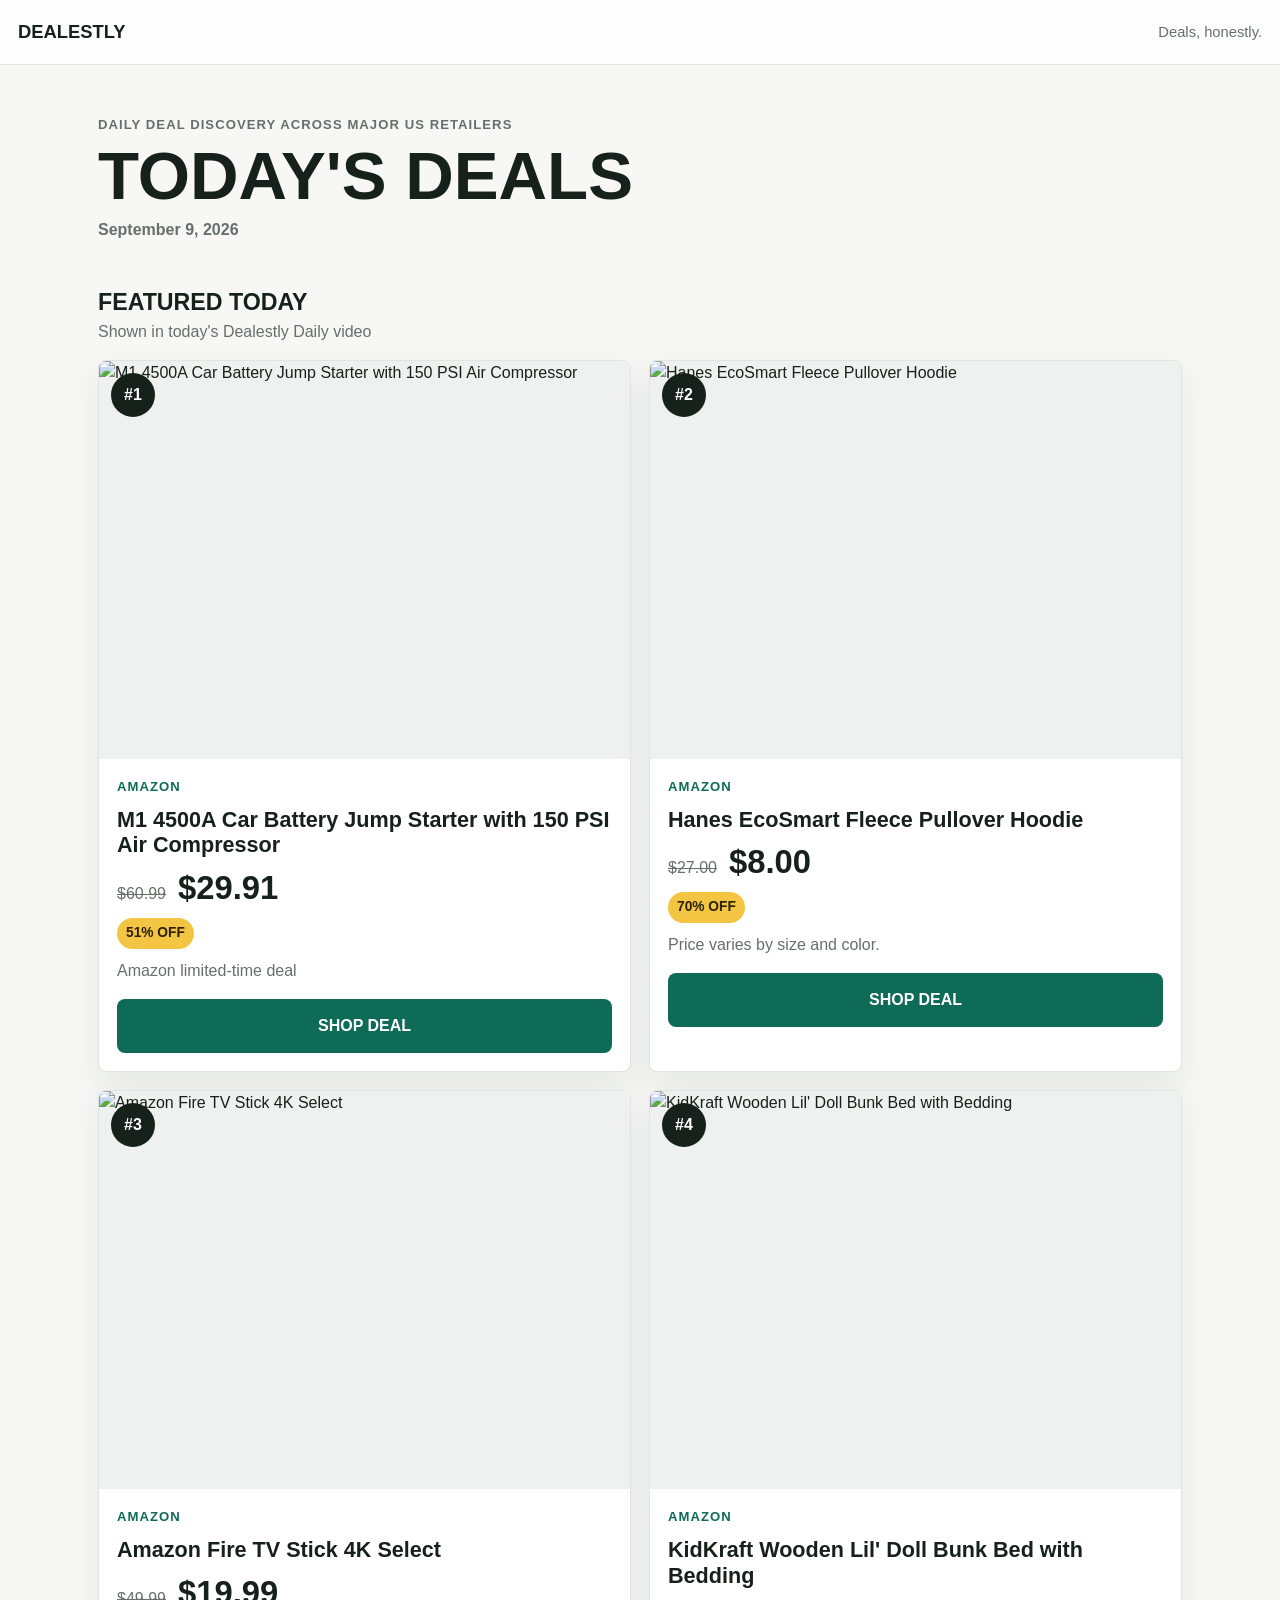
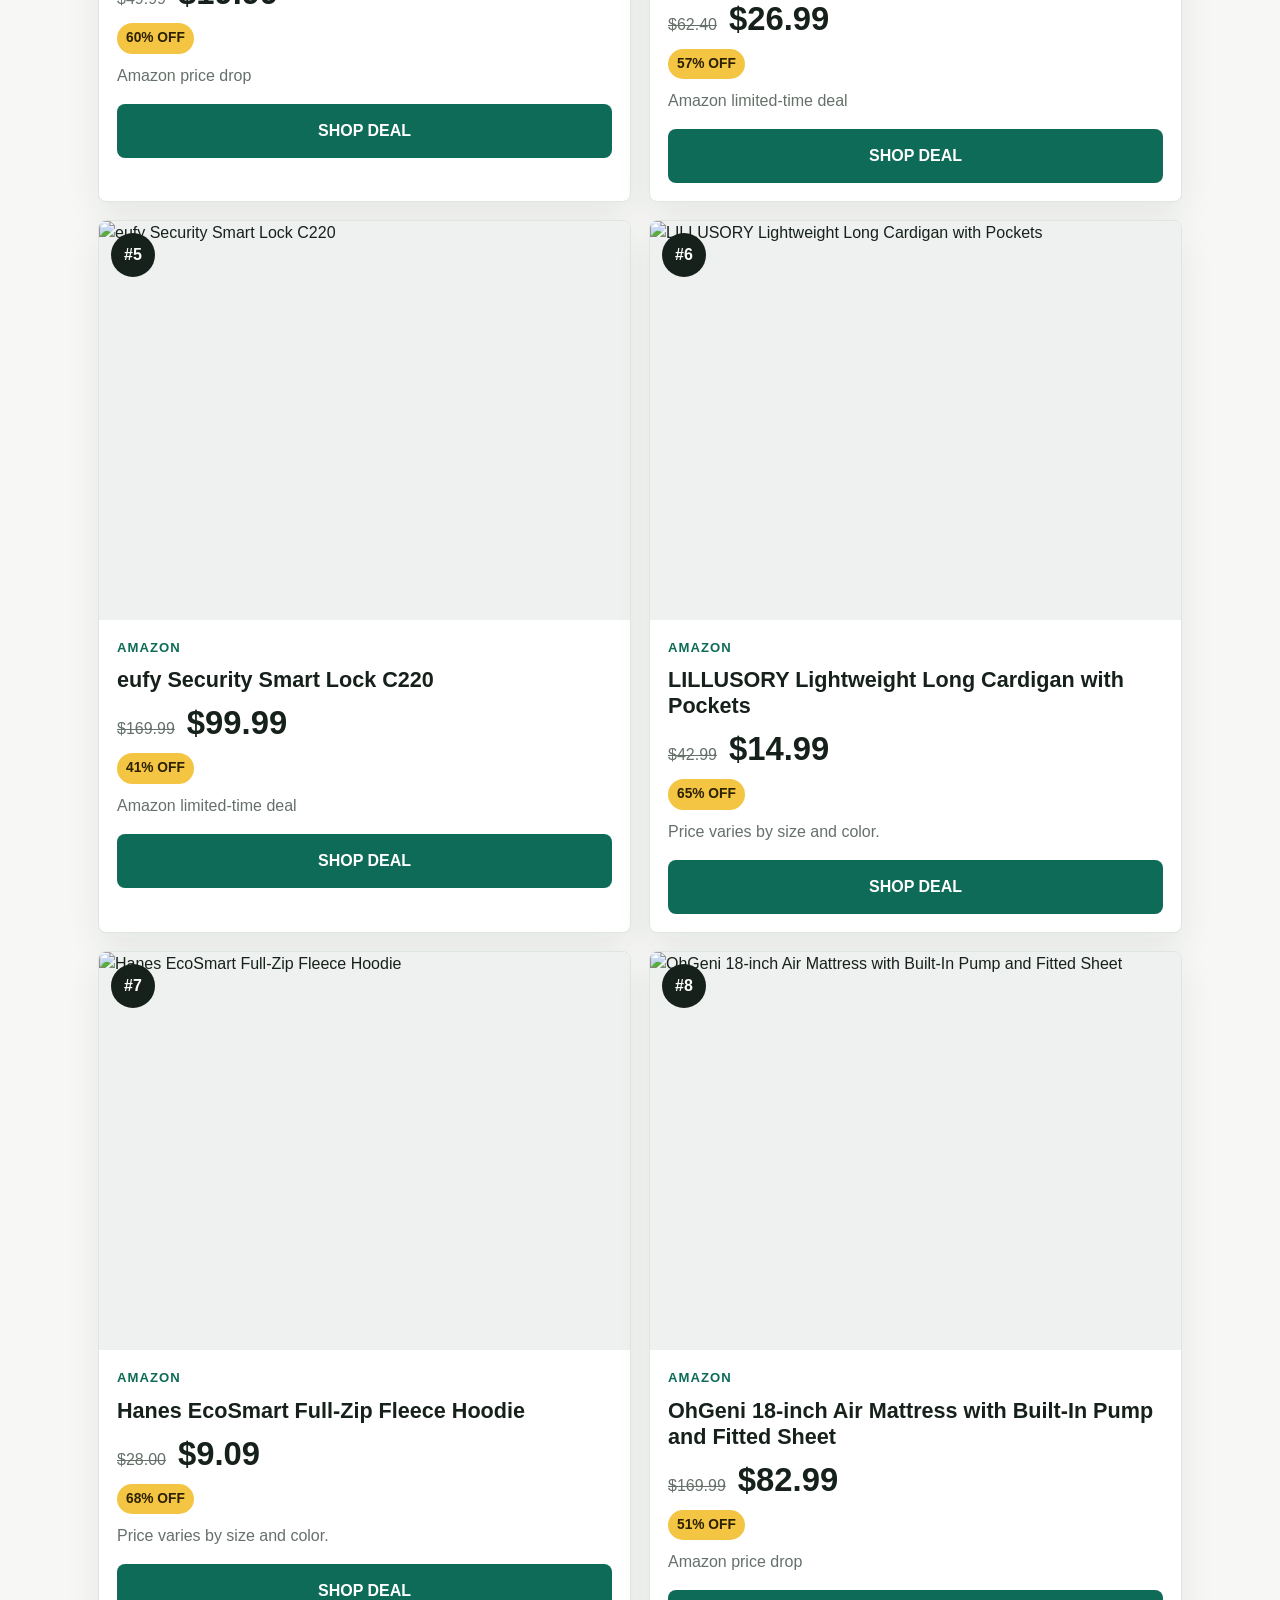
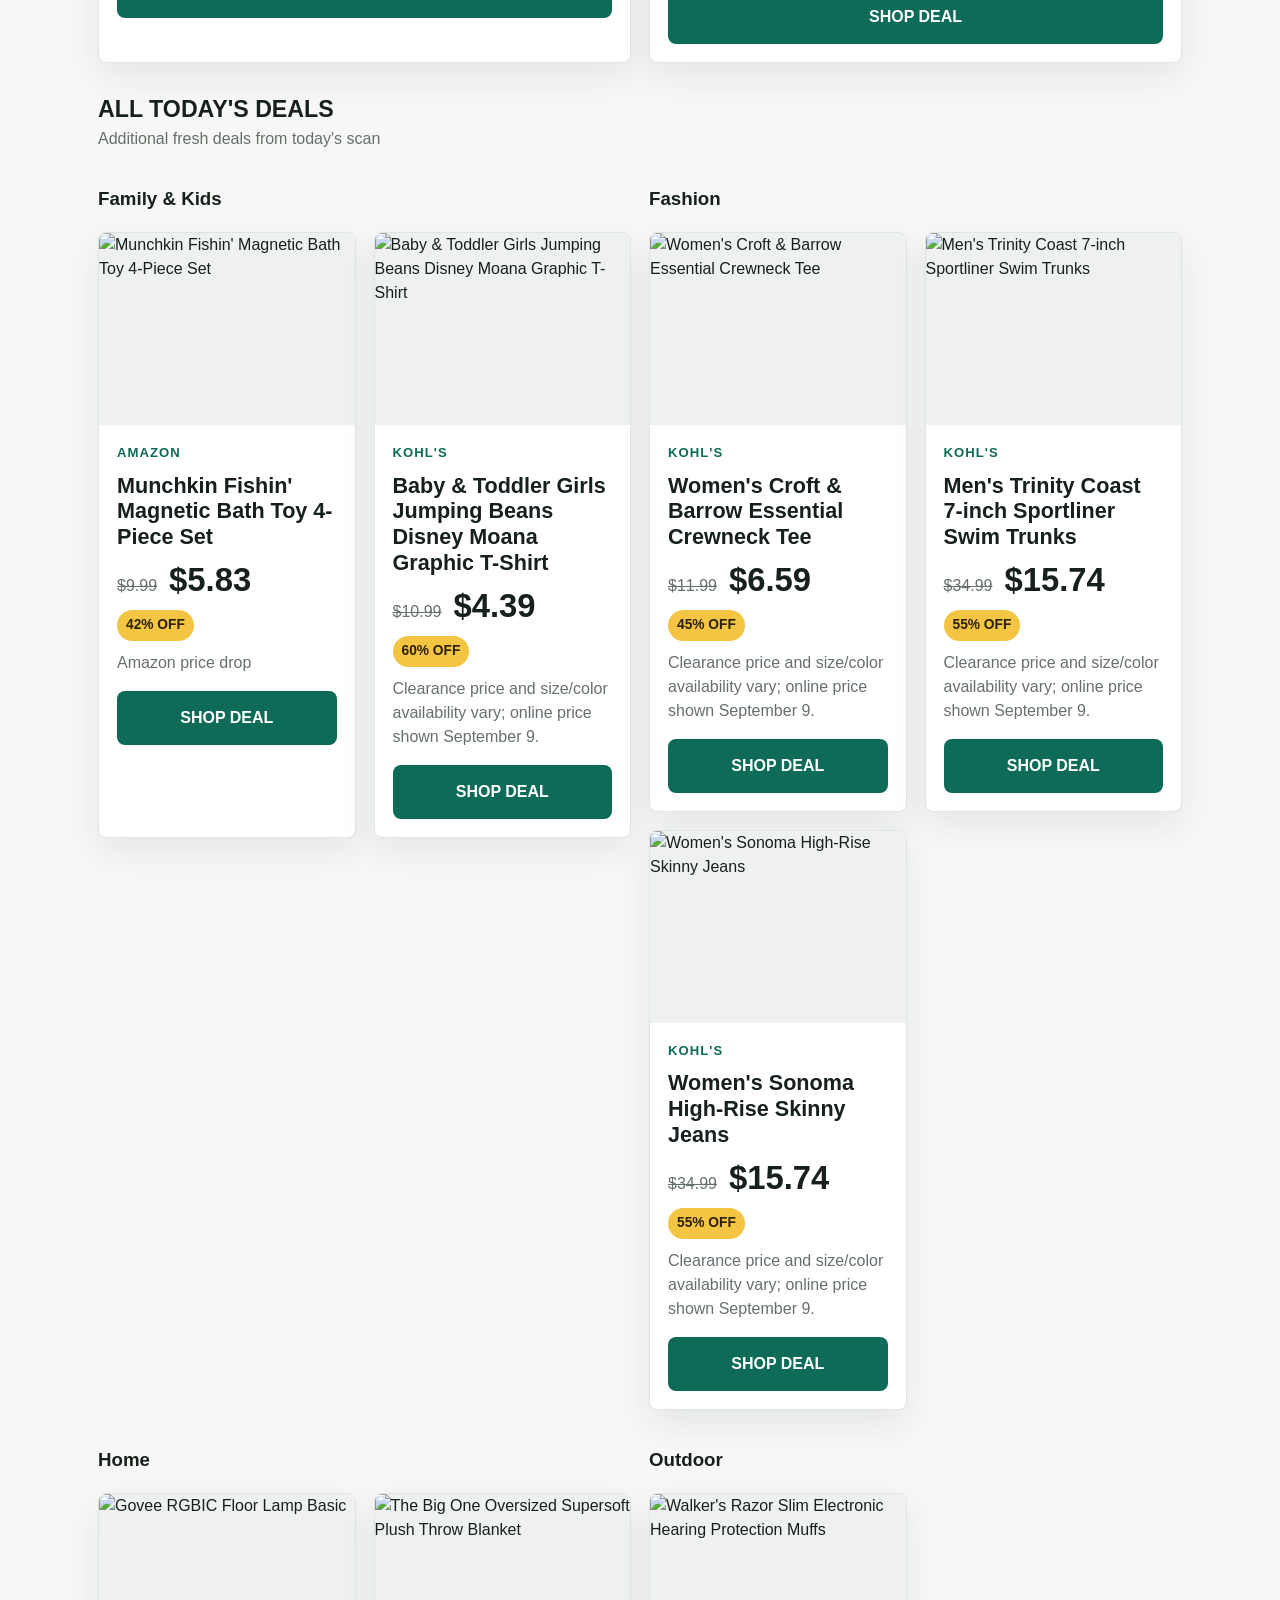
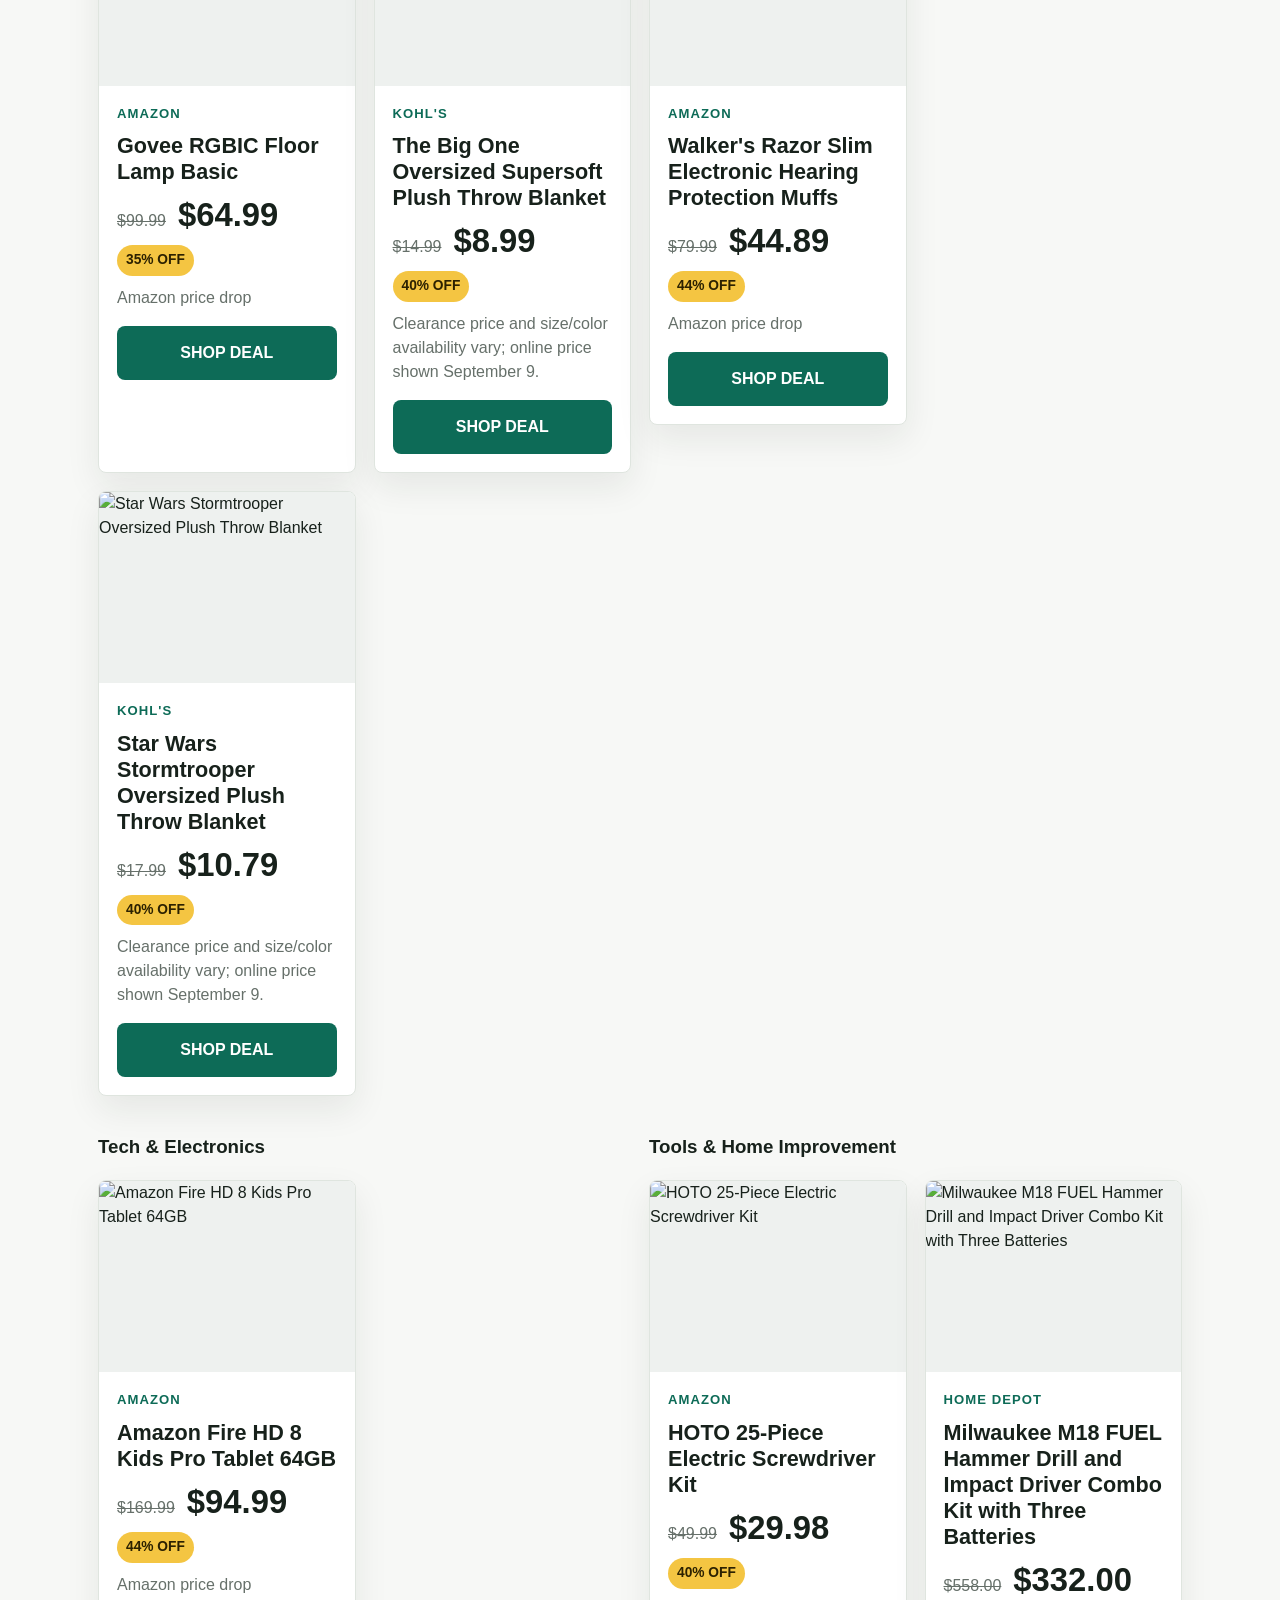
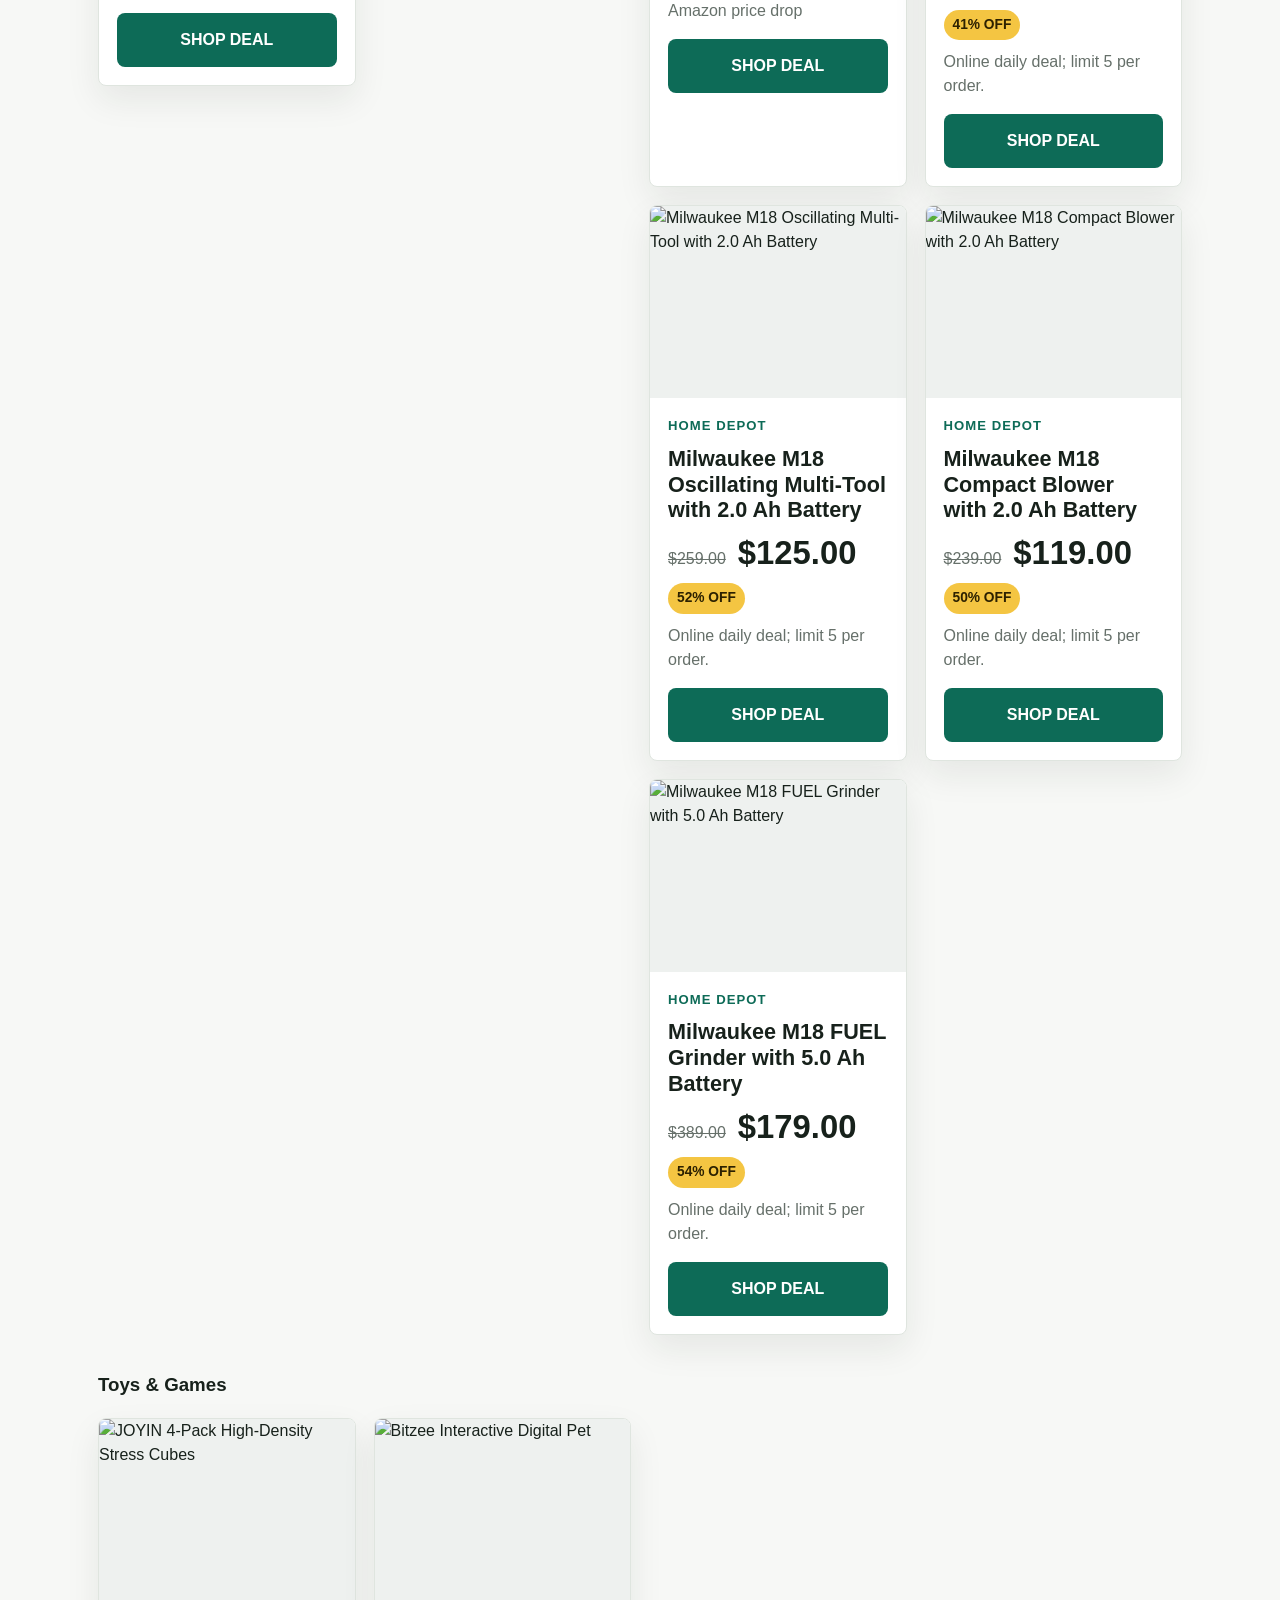
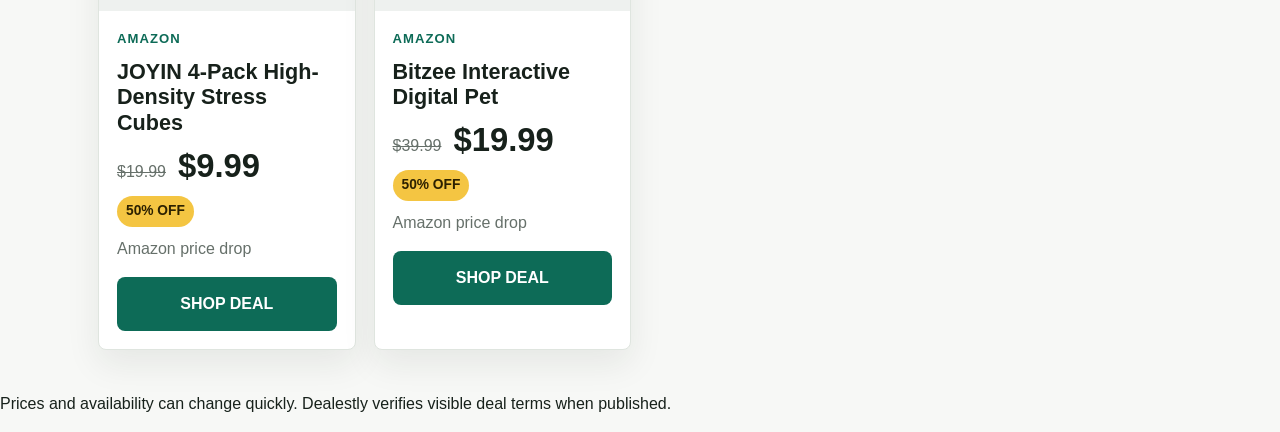
==== commit 887ac6f8: "Update Dealestly daily deals for 2026-09-09" ====
--- a/today.html
+++ b/today.html
@@ -24,65 +24,78 @@
     <section class="today-heading" aria-labelledby="today-title">
       <p class="brand-kicker">Daily deal discovery across major US retailers</p>
       <h1 id="today-title">TODAY'S DEALS</h1>
-      <p class="date-line">September 8, 2026</p>
+      <p class="date-line">September 9, 2026</p>
     </section>
     <section class="content-section featured-section" aria-labelledby="featured-title">
       <div class="section-heading"><h2 id="featured-title">FEATURED TODAY</h2><p>Shown in today's Dealestly Daily video</p></div>
       <div class="deal-grid" aria-label="Featured video deal cards">
       <article class="deal-card">
         <div class="deal-number">#1</div>
+        <img src="https://m.media-amazon.com/images/I/71Z0KxFg80L.jpg" alt="M1 4500A Car Battery Jump Starter with 150 PSI Air Compressor">
+        <div class="deal-content">
+          <p class="retailer-name">AMAZON</p>
+          <h2>M1 4500A Car Battery Jump Starter with 150 PSI Air Compressor</h2>
+          <div class="price-row"><span class="old-price">$60.99</span><span class="current-price">$29.91</span></div>
+          <p class="discount-badge">51% OFF</p>
+          <p class="promo-note">Amazon limited-time deal</p>
+          <a class="shop-button shop-deal-link" href="https://www.amazon.com/s?k=M1+4500A+Car+Battery+Jump+Starter+150PSI" target="_blank" rel="noopener noreferrer" aria-label="Shop M1 4500A Car Battery Jump Starter with 150 PSI Air Compressor deal" data-analytics="shop-deal" data-deal-section="featured" data-product-name="M1 4500A Car Battery Jump Starter with 150 PSI Air Compressor" data-retailer="Amazon" data-current-price="29.91" data-product-url="https://www.amazon.com/s?k=M1+4500A+Car+Battery+Jump+Starter+150PSI" data-deal-number="1">SHOP DEAL</a>
+        </div>
+      </article>
+
+      <article class="deal-card">
+        <div class="deal-number">#2</div>
         <img src="https://m.media-amazon.com/images/I/81KhbWrWL7L.jpg" alt="Hanes EcoSmart Fleece Pullover Hoodie">
         <div class="deal-content">
           <p class="retailer-name">AMAZON</p>
           <h2>Hanes EcoSmart Fleece Pullover Hoodie</h2>
           <div class="price-row"><span class="old-price">$27.00</span><span class="current-price">$8.00</span></div>
           <p class="discount-badge">70% OFF</p>
-          <p class="promo-note">Amazon limited-time deal</p>
-          <a class="shop-button shop-deal-link" href="https://www.amazon.com/s?k=Hanes+EcoSmart+Fleece+Pullover+Hoodie" target="_blank" rel="noopener noreferrer" aria-label="Shop Hanes EcoSmart Fleece Pullover Hoodie deal" data-analytics="shop-deal" data-deal-section="featured" data-product-name="Hanes EcoSmart Fleece Pullover Hoodie" data-retailer="Amazon" data-current-price="8.0" data-product-url="https://www.amazon.com/s?k=Hanes+EcoSmart+Fleece+Pullover+Hoodie" data-deal-number="1">SHOP DEAL</a>
-        </div>
-      </article>
-
-      <article class="deal-card">
-        <div class="deal-number">#2</div>
+          <p class="promo-note">Price varies by size and color.</p>
+          <a class="shop-button shop-deal-link" href="https://www.amazon.com/s?k=Hanes+EcoSmart+Fleece+Pullover+Hoodie" target="_blank" rel="noopener noreferrer" aria-label="Shop Hanes EcoSmart Fleece Pullover Hoodie deal" data-analytics="shop-deal" data-deal-section="featured" data-product-name="Hanes EcoSmart Fleece Pullover Hoodie" data-retailer="Amazon" data-current-price="8.0" data-product-url="https://www.amazon.com/s?k=Hanes+EcoSmart+Fleece+Pullover+Hoodie" data-deal-number="2">SHOP DEAL</a>
+        </div>
+      </article>
+
+      <article class="deal-card">
+        <div class="deal-number">#3</div>
         <img src="https://m.media-amazon.com/images/I/61r3G3vAhBL.jpg" alt="Amazon Fire TV Stick 4K Select">
         <div class="deal-content">
           <p class="retailer-name">AMAZON</p>
           <h2>Amazon Fire TV Stick 4K Select</h2>
           <div class="price-row"><span class="old-price">$49.99</span><span class="current-price">$19.99</span></div>
           <p class="discount-badge">60% OFF</p>
+          <p class="promo-note">Amazon price drop</p>
+          <a class="shop-button shop-deal-link" href="https://www.amazon.com/s?k=Amazon+Fire+TV+Stick+4K+Select" target="_blank" rel="noopener noreferrer" aria-label="Shop Amazon Fire TV Stick 4K Select deal" data-analytics="shop-deal" data-deal-section="featured" data-product-name="Amazon Fire TV Stick 4K Select" data-retailer="Amazon" data-current-price="19.99" data-product-url="https://www.amazon.com/s?k=Amazon+Fire+TV+Stick+4K+Select" data-deal-number="3">SHOP DEAL</a>
+        </div>
+      </article>
+
+      <article class="deal-card">
+        <div class="deal-number">#4</div>
+        <img src="https://m.media-amazon.com/images/I/71NQ3fhnwdL.jpg" alt="KidKraft Wooden Lil&#x27; Doll Bunk Bed with Bedding">
+        <div class="deal-content">
+          <p class="retailer-name">AMAZON</p>
+          <h2>KidKraft Wooden Lil&#x27; Doll Bunk Bed with Bedding</h2>
+          <div class="price-row"><span class="old-price">$62.40</span><span class="current-price">$26.99</span></div>
+          <p class="discount-badge">57% OFF</p>
           <p class="promo-note">Amazon limited-time deal</p>
-          <a class="shop-button shop-deal-link" href="https://www.amazon.com/s?k=Amazon+Fire+TV+Stick+4K+Select" target="_blank" rel="noopener noreferrer" aria-label="Shop Amazon Fire TV Stick 4K Select deal" data-analytics="shop-deal" data-deal-section="featured" data-product-name="Amazon Fire TV Stick 4K Select" data-retailer="Amazon" data-current-price="19.99" data-product-url="https://www.amazon.com/s?k=Amazon+Fire+TV+Stick+4K+Select" data-deal-number="2">SHOP DEAL</a>
-        </div>
-      </article>
-
-      <article class="deal-card">
-        <div class="deal-number">#3</div>
-        <img src="https://m.media-amazon.com/images/I/71Z0KxFg80L.jpg" alt="M1 7000A Car Battery Jump Starter with 150 PSI Air Compressor">
-        <div class="deal-content">
-          <p class="retailer-name">AMAZON</p>
-          <h2>M1 7000A Car Battery Jump Starter with 150 PSI Air Compressor</h2>
-          <div class="price-row"><span class="old-price">$89.99</span><span class="current-price">$35.99</span></div>
-          <p class="discount-badge">60% OFF</p>
+          <a class="shop-button shop-deal-link" href="https://www.amazon.com/s?k=KidKraft+Wooden+Lil+Doll+Bunk+Bed+Pink+Butterfly" target="_blank" rel="noopener noreferrer" aria-label="Shop KidKraft Wooden Lil&#x27; Doll Bunk Bed with Bedding deal" data-analytics="shop-deal" data-deal-section="featured" data-product-name="KidKraft Wooden Lil&#x27; Doll Bunk Bed with Bedding" data-retailer="Amazon" data-current-price="26.99" data-product-url="https://www.amazon.com/s?k=KidKraft+Wooden+Lil+Doll+Bunk+Bed+Pink+Butterfly" data-deal-number="4">SHOP DEAL</a>
+        </div>
+      </article>
+
+      <article class="deal-card">
+        <div class="deal-number">#5</div>
+        <img src="https://m.media-amazon.com/images/I/51LUu%2B2QW-L.jpg" alt="eufy Security Smart Lock C220">
+        <div class="deal-content">
+          <p class="retailer-name">AMAZON</p>
+          <h2>eufy Security Smart Lock C220</h2>
+          <div class="price-row"><span class="old-price">$169.99</span><span class="current-price">$99.99</span></div>
+          <p class="discount-badge">41% OFF</p>
           <p class="promo-note">Amazon limited-time deal</p>
-          <a class="shop-button shop-deal-link" href="https://www.amazon.com/s?k=M1+7000A+Car+Battery+Jump+Starter+150PSI" target="_blank" rel="noopener noreferrer" aria-label="Shop M1 7000A Car Battery Jump Starter with 150 PSI Air Compressor deal" data-analytics="shop-deal" data-deal-section="featured" data-product-name="M1 7000A Car Battery Jump Starter with 150 PSI Air Compressor" data-retailer="Amazon" data-current-price="35.99" data-product-url="https://www.amazon.com/s?k=M1+7000A+Car+Battery+Jump+Starter+150PSI" data-deal-number="3">SHOP DEAL</a>
-        </div>
-      </article>
-
-      <article class="deal-card">
-        <div class="deal-number">#4</div>
-        <img src="https://m.media-amazon.com/images/I/61VCrGejKhL.jpg" alt="OhGeni 18-inch Air Mattress with Built-In Pump and Fitted Sheet">
-        <div class="deal-content">
-          <p class="retailer-name">AMAZON</p>
-          <h2>OhGeni 18-inch Air Mattress with Built-In Pump and Fitted Sheet</h2>
-          <div class="price-row"><span class="old-price">$169.99</span><span class="current-price">$82.99</span></div>
-          <p class="discount-badge">51% OFF</p>
-          <p class="promo-note">Amazon limited-time deal</p>
-          <a class="shop-button shop-deal-link" href="https://www.amazon.com/s?k=OhGeni+18+Air+Mattress+Fitted+Sheet+Built+In+Pump" target="_blank" rel="noopener noreferrer" aria-label="Shop OhGeni 18-inch Air Mattress with Built-In Pump and Fitted Sheet deal" data-analytics="shop-deal" data-deal-section="featured" data-product-name="OhGeni 18-inch Air Mattress with Built-In Pump and Fitted Sheet" data-retailer="Amazon" data-current-price="82.99" data-product-url="https://www.amazon.com/s?k=OhGeni+18+Air+Mattress+Fitted+Sheet+Built+In+Pump" data-deal-number="4">SHOP DEAL</a>
-        </div>
-      </article>
-
-      <article class="deal-card">
-        <div class="deal-number">#5</div>
+          <a class="shop-button shop-deal-link" href="https://www.amazon.com/s?k=eufy+Security+Smart+Lock+C220" target="_blank" rel="noopener noreferrer" aria-label="Shop eufy Security Smart Lock C220 deal" data-analytics="shop-deal" data-deal-section="featured" data-product-name="eufy Security Smart Lock C220" data-retailer="Amazon" data-current-price="99.99" data-product-url="https://www.amazon.com/s?k=eufy+Security+Smart+Lock+C220" data-deal-number="5">SHOP DEAL</a>
+        </div>
+      </article>
+
+      <article class="deal-card">
+        <div class="deal-number">#6</div>
         <img src="https://m.media-amazon.com/images/I/71tg-6WKPbL.jpg" alt="LILLUSORY Lightweight Long Cardigan with Pockets">
         <div class="deal-content">
           <p class="retailer-name">AMAZON</p>
@@ -90,12 +103,12 @@
           <div class="price-row"><span class="old-price">$42.99</span><span class="current-price">$14.99</span></div>
           <p class="discount-badge">65% OFF</p>
           <p class="promo-note">Price varies by size and color.</p>
-          <a class="shop-button shop-deal-link" href="https://www.amazon.com/s?k=LILLUSORY+Lightweight+Long+Cardigan+Pockets" target="_blank" rel="noopener noreferrer" aria-label="Shop LILLUSORY Lightweight Long Cardigan with Pockets deal" data-analytics="shop-deal" data-deal-section="featured" data-product-name="LILLUSORY Lightweight Long Cardigan with Pockets" data-retailer="Amazon" data-current-price="14.99" data-product-url="https://www.amazon.com/s?k=LILLUSORY+Lightweight+Long+Cardigan+Pockets" data-deal-number="5">SHOP DEAL</a>
-        </div>
-      </article>
-
-      <article class="deal-card">
-        <div class="deal-number">#6</div>
+          <a class="shop-button shop-deal-link" href="https://www.amazon.com/s?k=LILLUSORY+Lightweight+Long+Cardigan+Pockets" target="_blank" rel="noopener noreferrer" aria-label="Shop LILLUSORY Lightweight Long Cardigan with Pockets deal" data-analytics="shop-deal" data-deal-section="featured" data-product-name="LILLUSORY Lightweight Long Cardigan with Pockets" data-retailer="Amazon" data-current-price="14.99" data-product-url="https://www.amazon.com/s?k=LILLUSORY+Lightweight+Long+Cardigan+Pockets" data-deal-number="6">SHOP DEAL</a>
+        </div>
+      </article>
+
+      <article class="deal-card">
+        <div class="deal-number">#7</div>
         <img src="https://m.media-amazon.com/images/I/71N4WsBj0rL.jpg" alt="Hanes EcoSmart Full-Zip Fleece Hoodie">
         <div class="deal-content">
           <p class="retailer-name">AMAZON</p>
@@ -103,33 +116,20 @@
           <div class="price-row"><span class="old-price">$28.00</span><span class="current-price">$9.09</span></div>
           <p class="discount-badge">68% OFF</p>
           <p class="promo-note">Price varies by size and color.</p>
-          <a class="shop-button shop-deal-link" href="https://www.amazon.com/s?k=Hanes+EcoSmart+Full+Zip+Fleece+Hoodie" target="_blank" rel="noopener noreferrer" aria-label="Shop Hanes EcoSmart Full-Zip Fleece Hoodie deal" data-analytics="shop-deal" data-deal-section="featured" data-product-name="Hanes EcoSmart Full-Zip Fleece Hoodie" data-retailer="Amazon" data-current-price="9.09" data-product-url="https://www.amazon.com/s?k=Hanes+EcoSmart+Full+Zip+Fleece+Hoodie" data-deal-number="6">SHOP DEAL</a>
-        </div>
-      </article>
-
-      <article class="deal-card">
-        <div class="deal-number">#7</div>
-        <img src="https://i5.walmartimages.com/seo/LEGO-Marvel-Baby-Rocket-s-Ship-76254-Buildable-Spaceship-Toy-Guardians-Galaxy-3-Featuring-Rocket-Raccoon-Baby-Rocket-Minifigures-Collectible-Super-He_4f8f4c9a-3c3c-43c9-a3a7-ffcfbbad2164.c91d5a7168da44bd86a85f40fce8e5ce.jpeg?odnBg=FFFFFF&amp;odnHeight=768&amp;odnWidth=768" alt="LEGO Marvel Baby Rocket&#x27;s Ship 76254">
-        <div class="deal-content">
-          <p class="retailer-name">WALMART</p>
-          <h2>LEGO Marvel Baby Rocket&#x27;s Ship 76254</h2>
-          <div class="price-row"><span class="old-price">$34.00</span><span class="current-price">$20.00</span></div>
-          <p class="discount-badge">41% OFF</p>
-          <p class="promo-note">Walmart Bricktember deal</p>
-          <a class="shop-button shop-deal-link" href="https://www.walmart.com/ip/LEGO-Marvel-Baby-Rocket-s-Ship-76254-Buildable-Spaceship-Toy-Guardians-Galaxy-3-Featuring-Rocket-Raccoon-Baby-Rocket-Minifigures-Collectible-Super-He/1253912302" target="_blank" rel="noopener noreferrer" aria-label="Shop LEGO Marvel Baby Rocket&#x27;s Ship 76254 deal" data-analytics="shop-deal" data-deal-section="featured" data-product-name="LEGO Marvel Baby Rocket&#x27;s Ship 76254" data-retailer="Walmart" data-current-price="20.0" data-product-url="https://www.walmart.com/ip/LEGO-Marvel-Baby-Rocket-s-Ship-76254-Buildable-Spaceship-Toy-Guardians-Galaxy-3-Featuring-Rocket-Raccoon-Baby-Rocket-Minifigures-Collectible-Super-He/1253912302" data-deal-number="7">SHOP DEAL</a>
+          <a class="shop-button shop-deal-link" href="https://www.amazon.com/s?k=Hanes+EcoSmart+Full+Zip+Fleece+Hoodie" target="_blank" rel="noopener noreferrer" aria-label="Shop Hanes EcoSmart Full-Zip Fleece Hoodie deal" data-analytics="shop-deal" data-deal-section="featured" data-product-name="Hanes EcoSmart Full-Zip Fleece Hoodie" data-retailer="Amazon" data-current-price="9.09" data-product-url="https://www.amazon.com/s?k=Hanes+EcoSmart+Full+Zip+Fleece+Hoodie" data-deal-number="7">SHOP DEAL</a>
         </div>
       </article>
 
       <article class="deal-card">
         <div class="deal-number">#8</div>
-        <img src="https://i5.walmartimages.com/seo/LEGO-Botanicals-Lucky-Bamboo-Building-Set-Artificial-Plants-Indoor-Home-D-cor-Adults-Ages-18-Fake-Plants-Decoration-Table-Desk-Office-Gift-Idea-Birth_8ee85b0b-c9ff-4630-a879-734cb2d3407b.ba2cb349bcb129c277b2dee40a4c0d54.jpeg?odnBg=FFFFFF&amp;odnHeight=768&amp;odnWidth=768" alt="LEGO Botanicals Lucky Bamboo 10344">
-        <div class="deal-content">
-          <p class="retailer-name">WALMART</p>
-          <h2>LEGO Botanicals Lucky Bamboo 10344</h2>
-          <div class="price-row"><span class="old-price">$29.00</span><span class="current-price">$23.99</span></div>
-          <p class="discount-badge">17% OFF</p>
-          <p class="promo-note">Walmart Bricktember deal</p>
-          <a class="shop-button shop-deal-link" href="https://www.walmart.com/ip/LEGO-Botanicals-Lucky-Bamboo-Building-Set-Artificial-Plants-Indoor-Home-D-cor-Adults-Ages-18-Fake-Plants-Decoration-Table-Desk-Office-Gift-Idea-Birth/6770012901" target="_blank" rel="noopener noreferrer" aria-label="Shop LEGO Botanicals Lucky Bamboo 10344 deal" data-analytics="shop-deal" data-deal-section="featured" data-product-name="LEGO Botanicals Lucky Bamboo 10344" data-retailer="Walmart" data-current-price="23.99" data-product-url="https://www.walmart.com/ip/LEGO-Botanicals-Lucky-Bamboo-Building-Set-Artificial-Plants-Indoor-Home-D-cor-Adults-Ages-18-Fake-Plants-Decoration-Table-Desk-Office-Gift-Idea-Birth/6770012901" data-deal-number="8">SHOP DEAL</a>
+        <img src="https://m.media-amazon.com/images/I/61VCrGejKhL.jpg" alt="OhGeni 18-inch Air Mattress with Built-In Pump and Fitted Sheet">
+        <div class="deal-content">
+          <p class="retailer-name">AMAZON</p>
+          <h2>OhGeni 18-inch Air Mattress with Built-In Pump and Fitted Sheet</h2>
+          <div class="price-row"><span class="old-price">$169.99</span><span class="current-price">$82.99</span></div>
+          <p class="discount-badge">51% OFF</p>
+          <p class="promo-note">Amazon price drop</p>
+          <a class="shop-button shop-deal-link" href="https://www.amazon.com/s?k=OhGeni+18+Air+Mattress+Fitted+Sheet+Built+In+Pump" target="_blank" rel="noopener noreferrer" aria-label="Shop OhGeni 18-inch Air Mattress with Built-In Pump and Fitted Sheet deal" data-analytics="shop-deal" data-deal-section="featured" data-product-name="OhGeni 18-inch Air Mattress with Built-In Pump and Fitted Sheet" data-retailer="Amazon" data-current-price="82.99" data-product-url="https://www.amazon.com/s?k=OhGeni+18+Air+Mattress+Fitted+Sheet+Built+In+Pump" data-deal-number="8">SHOP DEAL</a>
         </div>
       </article>
       </div>
@@ -142,27 +142,27 @@
           <div class="deal-grid">
       <article class="deal-card">
 
-        <img src="assets/dealestly-placeholder.svg" alt="Girls SO High-Rise Flare Leggings">
-        <div class="deal-content">
-          <p class="retailer-name">KOHL&#x27;S</p>
-          <h2>Girls SO High-Rise Flare Leggings</h2>
-          <div class="price-row"><span class="old-price">$14.99</span><span class="current-price">$5.24</span></div>
-          <p class="discount-badge">65% OFF</p>
-          <p class="promo-note">Size/color availability varies.</p>
-          <a class="shop-button shop-deal-link" href="https://www.kohls.com/search.jsp?search=Girls+SO+High+Rise+Flare+Leggings" target="_blank" rel="noopener noreferrer" aria-label="Shop Girls SO High-Rise Flare Leggings deal" data-analytics="shop-deal" data-deal-section="additional" data-product-name="Girls SO High-Rise Flare Leggings" data-retailer="Kohl&#x27;s" data-current-price="5.24" data-product-url="https://www.kohls.com/search.jsp?search=Girls+SO+High+Rise+Flare+Leggings">SHOP DEAL</a>
-        </div>
-      </article>
-
-      <article class="deal-card">
-
-        <img src="assets/dealestly-placeholder.svg" alt="Girls SO Oversized Pullover Hoodie">
-        <div class="deal-content">
-          <p class="retailer-name">KOHL&#x27;S</p>
-          <h2>Girls SO Oversized Pullover Hoodie</h2>
-          <div class="price-row"><span class="old-price">$26.99</span><span class="current-price">$9.44</span></div>
-          <p class="discount-badge">65% OFF</p>
-          <p class="promo-note">Size/color availability varies.</p>
-          <a class="shop-button shop-deal-link" href="https://www.kohls.com/search.jsp?search=Girls+SO+Oversized+Pullover+Hoodie" target="_blank" rel="noopener noreferrer" aria-label="Shop Girls SO Oversized Pullover Hoodie deal" data-analytics="shop-deal" data-deal-section="additional" data-product-name="Girls SO Oversized Pullover Hoodie" data-retailer="Kohl&#x27;s" data-current-price="9.44" data-product-url="https://www.kohls.com/search.jsp?search=Girls+SO+Oversized+Pullover+Hoodie">SHOP DEAL</a>
+        <img src="assets/dealestly-placeholder.svg" alt="Munchkin Fishin&#x27; Magnetic Bath Toy 4-Piece Set">
+        <div class="deal-content">
+          <p class="retailer-name">AMAZON</p>
+          <h2>Munchkin Fishin&#x27; Magnetic Bath Toy 4-Piece Set</h2>
+          <div class="price-row"><span class="old-price">$9.99</span><span class="current-price">$5.83</span></div>
+          <p class="discount-badge">42% OFF</p>
+          <p class="promo-note">Amazon price drop</p>
+          <a class="shop-button shop-deal-link" href="https://www.amazon.com/s?k=Munchkin+Fishin+Magnetic+Bath+Toy+4pc" target="_blank" rel="noopener noreferrer" aria-label="Shop Munchkin Fishin&#x27; Magnetic Bath Toy 4-Piece Set deal" data-analytics="shop-deal" data-deal-section="additional" data-product-name="Munchkin Fishin&#x27; Magnetic Bath Toy 4-Piece Set" data-retailer="Amazon" data-current-price="5.83" data-product-url="https://www.amazon.com/s?k=Munchkin+Fishin+Magnetic+Bath+Toy+4pc">SHOP DEAL</a>
+        </div>
+      </article>
+
+      <article class="deal-card">
+
+        <img src="assets/dealestly-placeholder.svg" alt="Baby &amp; Toddler Girls Jumping Beans Disney Moana Graphic T-Shirt">
+        <div class="deal-content">
+          <p class="retailer-name">KOHL&#x27;S</p>
+          <h2>Baby &amp; Toddler Girls Jumping Beans Disney Moana Graphic T-Shirt</h2>
+          <div class="price-row"><span class="old-price">$10.99</span><span class="current-price">$4.39</span></div>
+          <p class="discount-badge">60% OFF</p>
+          <p class="promo-note">Clearance price and size/color availability vary; online price shown September 9.</p>
+          <a class="shop-button shop-deal-link" href="https://www.kohls.com/search.jsp?search=Jumping+Beans+Disney+Moana+Graphic+T-Shirt" target="_blank" rel="noopener noreferrer" aria-label="Shop Baby &amp; Toddler Girls Jumping Beans Disney Moana Graphic T-Shirt deal" data-analytics="shop-deal" data-deal-section="additional" data-product-name="Baby &amp; Toddler Girls Jumping Beans Disney Moana Graphic T-Shirt" data-retailer="Kohl&#x27;s" data-current-price="4.39" data-product-url="https://www.kohls.com/search.jsp?search=Jumping+Beans+Disney+Moana+Graphic+T-Shirt">SHOP DEAL</a>
         </div>
       </article>
           </div>
@@ -173,66 +173,84 @@
           <div class="deal-grid">
       <article class="deal-card">
 
-        <img src="assets/dealestly-placeholder.svg" alt="Women&#x27;s Croft &amp; Barrow Classic Pull-On Straight-Leg Jeans">
-        <div class="deal-content">
-          <p class="retailer-name">KOHL&#x27;S</p>
-          <h2>Women&#x27;s Croft &amp; Barrow Classic Pull-On Straight-Leg Jeans</h2>
-          <div class="price-row"><span class="old-price">$34.99</span><span class="current-price">$11.37</span></div>
-          <p class="discount-badge">67% OFF</p>
-          <p class="promo-note">Size/color availability varies.</p>
-          <a class="shop-button shop-deal-link" href="https://www.kohls.com/search.jsp?search=Croft+Barrow+Classic+Pull-On+Straight+Leg+Jeans" target="_blank" rel="noopener noreferrer" aria-label="Shop Women&#x27;s Croft &amp; Barrow Classic Pull-On Straight-Leg Jeans deal" data-analytics="shop-deal" data-deal-section="additional" data-product-name="Women&#x27;s Croft &amp; Barrow Classic Pull-On Straight-Leg Jeans" data-retailer="Kohl&#x27;s" data-current-price="11.37" data-product-url="https://www.kohls.com/search.jsp?search=Croft+Barrow+Classic+Pull-On+Straight+Leg+Jeans">SHOP DEAL</a>
-        </div>
-      </article>
-
-      <article class="deal-card">
-
-        <img src="assets/dealestly-placeholder.svg" alt="Women&#x27;s Croft &amp; Barrow Smocked Midi Dress">
-        <div class="deal-content">
-          <p class="retailer-name">KOHL&#x27;S</p>
-          <h2>Women&#x27;s Croft &amp; Barrow Smocked Midi Dress</h2>
-          <div class="price-row"><span class="old-price">$34.99</span><span class="current-price">$9.62</span></div>
-          <p class="discount-badge">73% OFF</p>
-          <p class="promo-note">Size/color availability varies.</p>
-          <a class="shop-button shop-deal-link" href="https://www.kohls.com/search.jsp?search=Croft+Barrow+Smocked+Midi+Dress" target="_blank" rel="noopener noreferrer" aria-label="Shop Women&#x27;s Croft &amp; Barrow Smocked Midi Dress deal" data-analytics="shop-deal" data-deal-section="additional" data-product-name="Women&#x27;s Croft &amp; Barrow Smocked Midi Dress" data-retailer="Kohl&#x27;s" data-current-price="9.62" data-product-url="https://www.kohls.com/search.jsp?search=Croft+Barrow+Smocked+Midi+Dress">SHOP DEAL</a>
-        </div>
-      </article>
-
-      <article class="deal-card">
-
-        <img src="assets/dealestly-placeholder.svg" alt="Men&#x27;s Nike Club Fleece Joggers">
-        <div class="deal-content">
-          <p class="retailer-name">KOHL&#x27;S</p>
-          <h2>Men&#x27;s Nike Club Fleece Joggers</h2>
-          <div class="price-row"><span class="old-price">$65.00</span><span class="current-price">$22.75</span></div>
-          <p class="discount-badge">65% OFF</p>
-          <p class="promo-note">Size/color availability varies.</p>
-          <a class="shop-button shop-deal-link" href="https://www.kohls.com/search.jsp?search=Mens+Nike+Club+Fleece+Joggers" target="_blank" rel="noopener noreferrer" aria-label="Shop Men&#x27;s Nike Club Fleece Joggers deal" data-analytics="shop-deal" data-deal-section="additional" data-product-name="Men&#x27;s Nike Club Fleece Joggers" data-retailer="Kohl&#x27;s" data-current-price="22.75" data-product-url="https://www.kohls.com/search.jsp?search=Mens+Nike+Club+Fleece+Joggers">SHOP DEAL</a>
-        </div>
-      </article>
-
-      <article class="deal-card">
-
-        <img src="assets/dealestly-placeholder.svg" alt="Men&#x27;s Sonoma Short-Sleeve Pique Polo">
-        <div class="deal-content">
-          <p class="retailer-name">KOHL&#x27;S</p>
-          <h2>Men&#x27;s Sonoma Short-Sleeve Pique Polo</h2>
-          <div class="price-row"><span class="old-price">$19.99</span><span class="current-price">$5.99</span></div>
-          <p class="discount-badge">70% OFF</p>
-          <p class="promo-note">Size/color availability varies.</p>
-          <a class="shop-button shop-deal-link" href="https://www.kohls.com/search.jsp?search=Mens+Sonoma+Short+Sleeve+Pique+Polo" target="_blank" rel="noopener noreferrer" aria-label="Shop Men&#x27;s Sonoma Short-Sleeve Pique Polo deal" data-analytics="shop-deal" data-deal-section="additional" data-product-name="Men&#x27;s Sonoma Short-Sleeve Pique Polo" data-retailer="Kohl&#x27;s" data-current-price="5.99" data-product-url="https://www.kohls.com/search.jsp?search=Mens+Sonoma+Short+Sleeve+Pique+Polo">SHOP DEAL</a>
-        </div>
-      </article>
-
-      <article class="deal-card">
-
-        <img src="assets/dealestly-placeholder.svg" alt="Men&#x27;s Apt. 9 Premier Flex Slim-Fit Dress Shirt">
-        <div class="deal-content">
-          <p class="retailer-name">KOHL&#x27;S</p>
-          <h2>Men&#x27;s Apt. 9 Premier Flex Slim-Fit Dress Shirt</h2>
-          <div class="price-row"><span class="old-price">$39.99</span><span class="current-price">$11.99</span></div>
-          <p class="discount-badge">70% OFF</p>
-          <p class="promo-note">Size/color availability varies.</p>
-          <a class="shop-button shop-deal-link" href="https://www.kohls.com/search.jsp?search=Mens+Apt+9+Premier+Flex+Slim+Fit+Dress+Shirt" target="_blank" rel="noopener noreferrer" aria-label="Shop Men&#x27;s Apt. 9 Premier Flex Slim-Fit Dress Shirt deal" data-analytics="shop-deal" data-deal-section="additional" data-product-name="Men&#x27;s Apt. 9 Premier Flex Slim-Fit Dress Shirt" data-retailer="Kohl&#x27;s" data-current-price="11.99" data-product-url="https://www.kohls.com/search.jsp?search=Mens+Apt+9+Premier+Flex+Slim+Fit+Dress+Shirt">SHOP DEAL</a>
+        <img src="assets/dealestly-placeholder.svg" alt="Women&#x27;s Croft &amp; Barrow Essential Crewneck Tee">
+        <div class="deal-content">
+          <p class="retailer-name">KOHL&#x27;S</p>
+          <h2>Women&#x27;s Croft &amp; Barrow Essential Crewneck Tee</h2>
+          <div class="price-row"><span class="old-price">$11.99</span><span class="current-price">$6.59</span></div>
+          <p class="discount-badge">45% OFF</p>
+          <p class="promo-note">Clearance price and size/color availability vary; online price shown September 9.</p>
+          <a class="shop-button shop-deal-link" href="https://www.kohls.com/search.jsp?search=Croft+Barrow+Essential+Crewneck+Tee" target="_blank" rel="noopener noreferrer" aria-label="Shop Women&#x27;s Croft &amp; Barrow Essential Crewneck Tee deal" data-analytics="shop-deal" data-deal-section="additional" data-product-name="Women&#x27;s Croft &amp; Barrow Essential Crewneck Tee" data-retailer="Kohl&#x27;s" data-current-price="6.59" data-product-url="https://www.kohls.com/search.jsp?search=Croft+Barrow+Essential+Crewneck+Tee">SHOP DEAL</a>
+        </div>
+      </article>
+
+      <article class="deal-card">
+
+        <img src="assets/dealestly-placeholder.svg" alt="Men&#x27;s Trinity Coast 7-inch Sportliner Swim Trunks">
+        <div class="deal-content">
+          <p class="retailer-name">KOHL&#x27;S</p>
+          <h2>Men&#x27;s Trinity Coast 7-inch Sportliner Swim Trunks</h2>
+          <div class="price-row"><span class="old-price">$34.99</span><span class="current-price">$15.74</span></div>
+          <p class="discount-badge">55% OFF</p>
+          <p class="promo-note">Clearance price and size/color availability vary; online price shown September 9.</p>
+          <a class="shop-button shop-deal-link" href="https://www.kohls.com/search.jsp?search=Trinity+Coast+7+inch+Sportliner+Swim+Trunks" target="_blank" rel="noopener noreferrer" aria-label="Shop Men&#x27;s Trinity Coast 7-inch Sportliner Swim Trunks deal" data-analytics="shop-deal" data-deal-section="additional" data-product-name="Men&#x27;s Trinity Coast 7-inch Sportliner Swim Trunks" data-retailer="Kohl&#x27;s" data-current-price="15.74" data-product-url="https://www.kohls.com/search.jsp?search=Trinity+Coast+7+inch+Sportliner+Swim+Trunks">SHOP DEAL</a>
+        </div>
+      </article>
+
+      <article class="deal-card">
+
+        <img src="assets/dealestly-placeholder.svg" alt="Women&#x27;s Sonoma High-Rise Skinny Jeans">
+        <div class="deal-content">
+          <p class="retailer-name">KOHL&#x27;S</p>
+          <h2>Women&#x27;s Sonoma High-Rise Skinny Jeans</h2>
+          <div class="price-row"><span class="old-price">$34.99</span><span class="current-price">$15.74</span></div>
+          <p class="discount-badge">55% OFF</p>
+          <p class="promo-note">Clearance price and size/color availability vary; online price shown September 9.</p>
+          <a class="shop-button shop-deal-link" href="https://www.kohls.com/search.jsp?search=Sonoma+High-Rise+Skinny+Jeans" target="_blank" rel="noopener noreferrer" aria-label="Shop Women&#x27;s Sonoma High-Rise Skinny Jeans deal" data-analytics="shop-deal" data-deal-section="additional" data-product-name="Women&#x27;s Sonoma High-Rise Skinny Jeans" data-retailer="Kohl&#x27;s" data-current-price="15.74" data-product-url="https://www.kohls.com/search.jsp?search=Sonoma+High-Rise+Skinny+Jeans">SHOP DEAL</a>
+        </div>
+      </article>
+          </div>
+        </section>
+
+        <section class="deal-category" aria-label="Home">
+          <h3>Home</h3>
+          <div class="deal-grid">
+      <article class="deal-card">
+
+        <img src="assets/dealestly-placeholder.svg" alt="Govee RGBIC Floor Lamp Basic">
+        <div class="deal-content">
+          <p class="retailer-name">AMAZON</p>
+          <h2>Govee RGBIC Floor Lamp Basic</h2>
+          <div class="price-row"><span class="old-price">$99.99</span><span class="current-price">$64.99</span></div>
+          <p class="discount-badge">35% OFF</p>
+          <p class="promo-note">Amazon price drop</p>
+          <a class="shop-button shop-deal-link" href="https://www.amazon.com/s?k=Govee+RGBIC+Floor+Lamp+Basic" target="_blank" rel="noopener noreferrer" aria-label="Shop Govee RGBIC Floor Lamp Basic deal" data-analytics="shop-deal" data-deal-section="additional" data-product-name="Govee RGBIC Floor Lamp Basic" data-retailer="Amazon" data-current-price="64.99" data-product-url="https://www.amazon.com/s?k=Govee+RGBIC+Floor+Lamp+Basic">SHOP DEAL</a>
+        </div>
+      </article>
+
+      <article class="deal-card">
+
+        <img src="assets/dealestly-placeholder.svg" alt="The Big One Oversized Supersoft Plush Throw Blanket">
+        <div class="deal-content">
+          <p class="retailer-name">KOHL&#x27;S</p>
+          <h2>The Big One Oversized Supersoft Plush Throw Blanket</h2>
+          <div class="price-row"><span class="old-price">$14.99</span><span class="current-price">$8.99</span></div>
+          <p class="discount-badge">40% OFF</p>
+          <p class="promo-note">Clearance price and size/color availability vary; online price shown September 9.</p>
+          <a class="shop-button shop-deal-link" href="https://www.kohls.com/search.jsp?search=The+Big+One+Oversized+Supersoft+Plush+Throw" target="_blank" rel="noopener noreferrer" aria-label="Shop The Big One Oversized Supersoft Plush Throw Blanket deal" data-analytics="shop-deal" data-deal-section="additional" data-product-name="The Big One Oversized Supersoft Plush Throw Blanket" data-retailer="Kohl&#x27;s" data-current-price="8.99" data-product-url="https://www.kohls.com/search.jsp?search=The+Big+One+Oversized+Supersoft+Plush+Throw">SHOP DEAL</a>
+        </div>
+      </article>
+
+      <article class="deal-card">
+
+        <img src="assets/dealestly-placeholder.svg" alt="Star Wars Stormtrooper Oversized Plush Throw Blanket">
+        <div class="deal-content">
+          <p class="retailer-name">KOHL&#x27;S</p>
+          <h2>Star Wars Stormtrooper Oversized Plush Throw Blanket</h2>
+          <div class="price-row"><span class="old-price">$17.99</span><span class="current-price">$10.79</span></div>
+          <p class="discount-badge">40% OFF</p>
+          <p class="promo-note">Clearance price and size/color availability vary; online price shown September 9.</p>
+          <a class="shop-button shop-deal-link" href="https://www.kohls.com/search.jsp?search=Star+Wars+Stormtrooper+Oversized+Plush+Throw" target="_blank" rel="noopener noreferrer" aria-label="Shop Star Wars Stormtrooper Oversized Plush Throw Blanket deal" data-analytics="shop-deal" data-deal-section="additional" data-product-name="Star Wars Stormtrooper Oversized Plush Throw Blanket" data-retailer="Kohl&#x27;s" data-current-price="10.79" data-product-url="https://www.kohls.com/search.jsp?search=Star+Wars+Stormtrooper+Oversized+Plush+Throw">SHOP DEAL</a>
         </div>
       </article>
           </div>
@@ -253,94 +271,6 @@
           <a class="shop-button shop-deal-link" href="https://www.amazon.com/s?k=Walker%27s+Razor+Slim+Electronic+Muff" target="_blank" rel="noopener noreferrer" aria-label="Shop Walker&#x27;s Razor Slim Electronic Hearing Protection Muffs deal" data-analytics="shop-deal" data-deal-section="additional" data-product-name="Walker&#x27;s Razor Slim Electronic Hearing Protection Muffs" data-retailer="Amazon" data-current-price="44.89" data-product-url="https://www.amazon.com/s?k=Walker%27s+Razor+Slim+Electronic+Muff">SHOP DEAL</a>
         </div>
       </article>
-
-      <article class="deal-card">
-
-        <img src="assets/dealestly-placeholder.svg" alt="HEETA Waterproof Roll-Top Dry Bag">
-        <div class="deal-content">
-          <p class="retailer-name">AMAZON</p>
-          <h2>HEETA Waterproof Roll-Top Dry Bag</h2>
-          <div class="price-row"><span class="old-price">$14.99</span><span class="current-price">$9.98</span></div>
-          <p class="discount-badge">33% OFF</p>
-          <p class="promo-note">Price varies by size and color.</p>
-          <a class="shop-button shop-deal-link" href="https://www.amazon.com/s?k=HEETA+Waterproof+Dry+Bag" target="_blank" rel="noopener noreferrer" aria-label="Shop HEETA Waterproof Roll-Top Dry Bag deal" data-analytics="shop-deal" data-deal-section="additional" data-product-name="HEETA Waterproof Roll-Top Dry Bag" data-retailer="Amazon" data-current-price="9.98" data-product-url="https://www.amazon.com/s?k=HEETA+Waterproof+Dry+Bag">SHOP DEAL</a>
-        </div>
-      </article>
-          </div>
-        </section>
-
-        <section class="deal-category" aria-label="Seasonal">
-          <h3>Seasonal</h3>
-          <div class="deal-grid">
-      <article class="deal-card">
-
-        <img src="assets/dealestly-placeholder.svg" alt="LEGO Snowman Ornaments">
-        <div class="deal-content">
-          <p class="retailer-name">WALMART</p>
-          <h2>LEGO Snowman Ornaments</h2>
-          <div class="price-row"><span class="old-price">$14.00</span><span class="current-price">$12.00</span></div>
-          <p class="discount-badge">14% OFF</p>
-          <p class="promo-note">Walmart Bricktember deal</p>
-          <a class="shop-button shop-deal-link" href="https://www.walmart.com/search?q=LEGO+Snowman+Ornaments" target="_blank" rel="noopener noreferrer" aria-label="Shop LEGO Snowman Ornaments deal" data-analytics="shop-deal" data-deal-section="additional" data-product-name="LEGO Snowman Ornaments" data-retailer="Walmart" data-current-price="12.0" data-product-url="https://www.walmart.com/search?q=LEGO+Snowman+Ornaments">SHOP DEAL</a>
-        </div>
-      </article>
-
-      <article class="deal-card">
-
-        <img src="assets/dealestly-placeholder.svg" alt="LEGO Altar of the Dead">
-        <div class="deal-content">
-          <p class="retailer-name">WALMART</p>
-          <h2>LEGO Altar of the Dead</h2>
-          <div class="price-row"><span class="old-price">$14.00</span><span class="current-price">$12.00</span></div>
-          <p class="discount-badge">14% OFF</p>
-          <p class="promo-note">Walmart Bricktember deal</p>
-          <a class="shop-button shop-deal-link" href="https://www.walmart.com/search?q=LEGO+Altar+of+the+Dead" target="_blank" rel="noopener noreferrer" aria-label="Shop LEGO Altar of the Dead deal" data-analytics="shop-deal" data-deal-section="additional" data-product-name="LEGO Altar of the Dead" data-retailer="Walmart" data-current-price="12.0" data-product-url="https://www.walmart.com/search?q=LEGO+Altar+of+the+Dead">SHOP DEAL</a>
-        </div>
-      </article>
-
-      <article class="deal-card">
-
-        <img src="assets/dealestly-placeholder.svg" alt="LEGO Star Wars Advent Calendar 2026 75456">
-        <div class="deal-content">
-          <p class="retailer-name">WALMART</p>
-          <h2>LEGO Star Wars Advent Calendar 2026 75456</h2>
-          <div class="price-row"><span class="old-price">$59.00</span><span class="current-price">$35.00</span></div>
-          <p class="discount-badge">41% OFF</p>
-          <p class="promo-note">Walmart Bricktember deal</p>
-          <a class="shop-button shop-deal-link" href="https://www.walmart.com/ip/LEGO-Star-Wars-75456/18860517567" target="_blank" rel="noopener noreferrer" aria-label="Shop LEGO Star Wars Advent Calendar 2026 75456 deal" data-analytics="shop-deal" data-deal-section="additional" data-product-name="LEGO Star Wars Advent Calendar 2026 75456" data-retailer="Walmart" data-current-price="35.0" data-product-url="https://www.walmart.com/ip/LEGO-Star-Wars-75456/18860517567">SHOP DEAL</a>
-        </div>
-      </article>
-
-      <article class="deal-card">
-
-        <img src="assets/dealestly-placeholder.svg" alt="LEGO Halloween Wreath">
-        <div class="deal-content">
-          <p class="retailer-name">WALMART</p>
-          <h2>LEGO Halloween Wreath</h2>
-          <div class="price-row"><span class="old-price">$39.00</span><span class="current-price">$30.00</span></div>
-          <p class="discount-badge">23% OFF</p>
-          <p class="promo-note">Walmart Bricktember deal</p>
-          <a class="shop-button shop-deal-link" href="https://www.walmart.com/search?q=LEGO+Halloween+Wreath" target="_blank" rel="noopener noreferrer" aria-label="Shop LEGO Halloween Wreath deal" data-analytics="shop-deal" data-deal-section="additional" data-product-name="LEGO Halloween Wreath" data-retailer="Walmart" data-current-price="30.0" data-product-url="https://www.walmart.com/search?q=LEGO+Halloween+Wreath">SHOP DEAL</a>
-        </div>
-      </article>
-          </div>
-        </section>
-
-        <section class="deal-category" aria-label="Smart Home">
-          <h3>Smart Home</h3>
-          <div class="deal-grid">
-      <article class="deal-card">
-
-        <img src="assets/dealestly-placeholder.svg" alt="eufy Security Smart Lock C220">
-        <div class="deal-content">
-          <p class="retailer-name">AMAZON</p>
-          <h2>eufy Security Smart Lock C220</h2>
-          <div class="price-row"><span class="old-price">$169.99</span><span class="current-price">$99.98</span></div>
-          <p class="discount-badge">41% OFF</p>
-          <p class="promo-note">Amazon price drop</p>
-          <a class="shop-button shop-deal-link" href="https://www.amazon.com/s?k=eufy+Security+Smart+Lock+C220" target="_blank" rel="noopener noreferrer" aria-label="Shop eufy Security Smart Lock C220 deal" data-analytics="shop-deal" data-deal-section="additional" data-product-name="eufy Security Smart Lock C220" data-retailer="Amazon" data-current-price="99.98" data-product-url="https://www.amazon.com/s?k=eufy+Security+Smart+Lock+C220">SHOP DEAL</a>
-        </div>
-      </article>
           </div>
         </section>
 
@@ -349,27 +279,84 @@
           <div class="deal-grid">
       <article class="deal-card">
 
-        <img src="assets/dealestly-placeholder.svg" alt="Smart Watch Fitness Tracker with Health and Sleep Monitoring">
-        <div class="deal-content">
-          <p class="retailer-name">AMAZON</p>
-          <h2>Smart Watch Fitness Tracker with Health and Sleep Monitoring</h2>
-          <div class="price-row"><span class="old-price">$89.90</span><span class="current-price">$44.95</span></div>
+        <img src="assets/dealestly-placeholder.svg" alt="Amazon Fire HD 8 Kids Pro Tablet 64GB">
+        <div class="deal-content">
+          <p class="retailer-name">AMAZON</p>
+          <h2>Amazon Fire HD 8 Kids Pro Tablet 64GB</h2>
+          <div class="price-row"><span class="old-price">$169.99</span><span class="current-price">$94.99</span></div>
+          <p class="discount-badge">44% OFF</p>
+          <p class="promo-note">Amazon price drop</p>
+          <a class="shop-button shop-deal-link" href="https://www.amazon.com/s?k=Amazon+Fire+HD+8+Kids+Pro+64GB" target="_blank" rel="noopener noreferrer" aria-label="Shop Amazon Fire HD 8 Kids Pro Tablet 64GB deal" data-analytics="shop-deal" data-deal-section="additional" data-product-name="Amazon Fire HD 8 Kids Pro Tablet 64GB" data-retailer="Amazon" data-current-price="94.99" data-product-url="https://www.amazon.com/s?k=Amazon+Fire+HD+8+Kids+Pro+64GB">SHOP DEAL</a>
+        </div>
+      </article>
+          </div>
+        </section>
+
+        <section class="deal-category" aria-label="Tools &amp; Home Improvement">
+          <h3>Tools &amp; Home Improvement</h3>
+          <div class="deal-grid">
+      <article class="deal-card">
+
+        <img src="assets/dealestly-placeholder.svg" alt="HOTO 25-Piece Electric Screwdriver Kit">
+        <div class="deal-content">
+          <p class="retailer-name">AMAZON</p>
+          <h2>HOTO 25-Piece Electric Screwdriver Kit</h2>
+          <div class="price-row"><span class="old-price">$49.99</span><span class="current-price">$29.98</span></div>
+          <p class="discount-badge">40% OFF</p>
+          <p class="promo-note">Amazon price drop</p>
+          <a class="shop-button shop-deal-link" href="https://www.amazon.com/s?k=HOTO+25+Piece+Electric+Screwdriver+Kit" target="_blank" rel="noopener noreferrer" aria-label="Shop HOTO 25-Piece Electric Screwdriver Kit deal" data-analytics="shop-deal" data-deal-section="additional" data-product-name="HOTO 25-Piece Electric Screwdriver Kit" data-retailer="Amazon" data-current-price="29.98" data-product-url="https://www.amazon.com/s?k=HOTO+25+Piece+Electric+Screwdriver+Kit">SHOP DEAL</a>
+        </div>
+      </article>
+
+      <article class="deal-card">
+
+        <img src="assets/dealestly-placeholder.svg" alt="Milwaukee M18 FUEL Hammer Drill and Impact Driver Combo Kit with Three Batteries">
+        <div class="deal-content">
+          <p class="retailer-name">HOME DEPOT</p>
+          <h2>Milwaukee M18 FUEL Hammer Drill and Impact Driver Combo Kit with Three Batteries</h2>
+          <div class="price-row"><span class="old-price">$558.00</span><span class="current-price">$332.00</span></div>
+          <p class="discount-badge">41% OFF</p>
+          <p class="promo-note">Online daily deal; limit 5 per order.</p>
+          <a class="shop-button shop-deal-link" href="https://www.homedepot.com/p/321632966" target="_blank" rel="noopener noreferrer" aria-label="Shop Milwaukee M18 FUEL Hammer Drill and Impact Driver Combo Kit with Three Batteries deal" data-analytics="shop-deal" data-deal-section="additional" data-product-name="Milwaukee M18 FUEL Hammer Drill and Impact Driver Combo Kit with Three Batteries" data-retailer="Home Depot" data-current-price="332.0" data-product-url="https://www.homedepot.com/p/321632966">SHOP DEAL</a>
+        </div>
+      </article>
+
+      <article class="deal-card">
+
+        <img src="assets/dealestly-placeholder.svg" alt="Milwaukee M18 Oscillating Multi-Tool with 2.0 Ah Battery">
+        <div class="deal-content">
+          <p class="retailer-name">HOME DEPOT</p>
+          <h2>Milwaukee M18 Oscillating Multi-Tool with 2.0 Ah Battery</h2>
+          <div class="price-row"><span class="old-price">$259.00</span><span class="current-price">$125.00</span></div>
+          <p class="discount-badge">52% OFF</p>
+          <p class="promo-note">Online daily deal; limit 5 per order.</p>
+          <a class="shop-button shop-deal-link" href="https://www.homedepot.com/p/330612289" target="_blank" rel="noopener noreferrer" aria-label="Shop Milwaukee M18 Oscillating Multi-Tool with 2.0 Ah Battery deal" data-analytics="shop-deal" data-deal-section="additional" data-product-name="Milwaukee M18 Oscillating Multi-Tool with 2.0 Ah Battery" data-retailer="Home Depot" data-current-price="125.0" data-product-url="https://www.homedepot.com/p/330612289">SHOP DEAL</a>
+        </div>
+      </article>
+
+      <article class="deal-card">
+
+        <img src="assets/dealestly-placeholder.svg" alt="Milwaukee M18 Compact Blower with 2.0 Ah Battery">
+        <div class="deal-content">
+          <p class="retailer-name">HOME DEPOT</p>
+          <h2>Milwaukee M18 Compact Blower with 2.0 Ah Battery</h2>
+          <div class="price-row"><span class="old-price">$239.00</span><span class="current-price">$119.00</span></div>
           <p class="discount-badge">50% OFF</p>
-          <p class="promo-note">Amazon price drop</p>
-          <a class="shop-button shop-deal-link" href="https://www.amazon.com/s?k=Smart+Watch+Fitness+Tracker+120+Sports+Modes+IP68" target="_blank" rel="noopener noreferrer" aria-label="Shop Smart Watch Fitness Tracker with Health and Sleep Monitoring deal" data-analytics="shop-deal" data-deal-section="additional" data-product-name="Smart Watch Fitness Tracker with Health and Sleep Monitoring" data-retailer="Amazon" data-current-price="44.95" data-product-url="https://www.amazon.com/s?k=Smart+Watch+Fitness+Tracker+120+Sports+Modes+IP68">SHOP DEAL</a>
-        </div>
-      </article>
-
-      <article class="deal-card">
-
-        <img src="assets/dealestly-placeholder.svg" alt="Soundcore P30i Noise Cancelling Earbuds">
-        <div class="deal-content">
-          <p class="retailer-name">AMAZON</p>
-          <h2>Soundcore P30i Noise Cancelling Earbuds</h2>
-          <div class="price-row"><span class="old-price">$49.99</span><span class="current-price">$24.99</span></div>
-          <p class="discount-badge">50% OFF</p>
-          <p class="promo-note">Amazon price drop</p>
-          <a class="shop-button shop-deal-link" href="https://www.amazon.com/s?k=Soundcore+P30i+Noise+Cancelling+Earbuds" target="_blank" rel="noopener noreferrer" aria-label="Shop Soundcore P30i Noise Cancelling Earbuds deal" data-analytics="shop-deal" data-deal-section="additional" data-product-name="Soundcore P30i Noise Cancelling Earbuds" data-retailer="Amazon" data-current-price="24.99" data-product-url="https://www.amazon.com/s?k=Soundcore+P30i+Noise+Cancelling+Earbuds">SHOP DEAL</a>
+          <p class="promo-note">Online daily deal; limit 5 per order.</p>
+          <a class="shop-button shop-deal-link" href="https://www.homedepot.com/p/336304558" target="_blank" rel="noopener noreferrer" aria-label="Shop Milwaukee M18 Compact Blower with 2.0 Ah Battery deal" data-analytics="shop-deal" data-deal-section="additional" data-product-name="Milwaukee M18 Compact Blower with 2.0 Ah Battery" data-retailer="Home Depot" data-current-price="119.0" data-product-url="https://www.homedepot.com/p/336304558">SHOP DEAL</a>
+        </div>
+      </article>
+
+      <article class="deal-card">
+
+        <img src="assets/dealestly-placeholder.svg" alt="Milwaukee M18 FUEL Grinder with 5.0 Ah Battery">
+        <div class="deal-content">
+          <p class="retailer-name">HOME DEPOT</p>
+          <h2>Milwaukee M18 FUEL Grinder with 5.0 Ah Battery</h2>
+          <div class="price-row"><span class="old-price">$389.00</span><span class="current-price">$179.00</span></div>
+          <p class="discount-badge">54% OFF</p>
+          <p class="promo-note">Online daily deal; limit 5 per order.</p>
+          <a class="shop-button shop-deal-link" href="https://www.homedepot.com/p/317084031" target="_blank" rel="noopener noreferrer" aria-label="Shop Milwaukee M18 FUEL Grinder with 5.0 Ah Battery deal" data-analytics="shop-deal" data-deal-section="additional" data-product-name="Milwaukee M18 FUEL Grinder with 5.0 Ah Battery" data-retailer="Home Depot" data-current-price="179.0" data-product-url="https://www.homedepot.com/p/317084031">SHOP DEAL</a>
         </div>
       </article>
           </div>
@@ -384,7 +371,7 @@
         <div class="deal-content">
           <p class="retailer-name">AMAZON</p>
           <h2>JOYIN 4-Pack High-Density Stress Cubes</h2>
-          <div class="price-row"><span class="old-price">$19.98</span><span class="current-price">$9.99</span></div>
+          <div class="price-row"><span class="old-price">$19.99</span><span class="current-price">$9.99</span></div>
           <p class="discount-badge">50% OFF</p>
           <p class="promo-note">Amazon price drop</p>
           <a class="shop-button shop-deal-link" href="https://www.amazon.com/s?k=JOYIN+4+Pack+Stress+Cube" target="_blank" rel="noopener noreferrer" aria-label="Shop JOYIN 4-Pack High-Density Stress Cubes deal" data-analytics="shop-deal" data-deal-section="additional" data-product-name="JOYIN 4-Pack High-Density Stress Cubes" data-retailer="Amazon" data-current-price="9.99" data-product-url="https://www.amazon.com/s?k=JOYIN+4+Pack+Stress+Cube">SHOP DEAL</a>
@@ -393,53 +380,14 @@
 
       <article class="deal-card">
 
-        <img src="assets/dealestly-placeholder.svg" alt="LEGO Botanicals Daisies 11508">
-        <div class="deal-content">
-          <p class="retailer-name">WALMART</p>
-          <h2>LEGO Botanicals Daisies 11508</h2>
-          <div class="price-row"><span class="old-price">$14.00</span><span class="current-price">$9.00</span></div>
-          <p class="discount-badge">36% OFF</p>
-          <p class="promo-note">Walmart Bricktember deal</p>
-          <a class="shop-button shop-deal-link" href="https://www.walmart.com/ip/LEGO-Botanicals-11508/17091312501" target="_blank" rel="noopener noreferrer" aria-label="Shop LEGO Botanicals Daisies 11508 deal" data-analytics="shop-deal" data-deal-section="additional" data-product-name="LEGO Botanicals Daisies 11508" data-retailer="Walmart" data-current-price="9.0" data-product-url="https://www.walmart.com/ip/LEGO-Botanicals-11508/17091312501">SHOP DEAL</a>
-        </div>
-      </article>
-
-      <article class="deal-card">
-
-        <img src="assets/dealestly-placeholder.svg" alt="LEGO Botanicals Pretty Pink Flower Bouquet">
-        <div class="deal-content">
-          <p class="retailer-name">WALMART</p>
-          <h2>LEGO Botanicals Pretty Pink Flower Bouquet</h2>
-          <div class="price-row"><span class="old-price">$59.00</span><span class="current-price">$47.00</span></div>
-          <p class="discount-badge">20% OFF</p>
-          <p class="promo-note">Walmart Bricktember deal</p>
-          <a class="shop-button shop-deal-link" href="https://www.walmart.com/search?q=LEGO+Botanicals+Pretty+Pink+Flower+Bouquet" target="_blank" rel="noopener noreferrer" aria-label="Shop LEGO Botanicals Pretty Pink Flower Bouquet deal" data-analytics="shop-deal" data-deal-section="additional" data-product-name="LEGO Botanicals Pretty Pink Flower Bouquet" data-retailer="Walmart" data-current-price="47.0" data-product-url="https://www.walmart.com/search?q=LEGO+Botanicals+Pretty+Pink+Flower+Bouquet">SHOP DEAL</a>
-        </div>
-      </article>
-
-      <article class="deal-card">
-
-        <img src="assets/dealestly-placeholder.svg" alt="LEGO Botanicals Hibiscus">
-        <div class="deal-content">
-          <p class="retailer-name">WALMART</p>
-          <h2>LEGO Botanicals Hibiscus</h2>
-          <div class="price-row"><span class="old-price">$69.00</span><span class="current-price">$55.00</span></div>
-          <p class="discount-badge">20% OFF</p>
-          <p class="promo-note">Walmart Bricktember deal</p>
-          <a class="shop-button shop-deal-link" href="https://www.walmart.com/search?q=LEGO+Botanicals+Hibiscus" target="_blank" rel="noopener noreferrer" aria-label="Shop LEGO Botanicals Hibiscus deal" data-analytics="shop-deal" data-deal-section="additional" data-product-name="LEGO Botanicals Hibiscus" data-retailer="Walmart" data-current-price="55.0" data-product-url="https://www.walmart.com/search?q=LEGO+Botanicals+Hibiscus">SHOP DEAL</a>
-        </div>
-      </article>
-
-      <article class="deal-card">
-
-        <img src="assets/dealestly-placeholder.svg" alt="LEGO Editions FIFA World Cup Official Trophy">
-        <div class="deal-content">
-          <p class="retailer-name">WALMART</p>
-          <h2>LEGO Editions FIFA World Cup Official Trophy</h2>
-          <div class="price-row"><span class="old-price">$199.00</span><span class="current-price">$120.00</span></div>
-          <p class="discount-badge">40% OFF</p>
-          <p class="promo-note">Walmart Bricktember deal</p>
-          <a class="shop-button shop-deal-link" href="https://www.walmart.com/search?q=LEGO+Editions+FIFA+World+Cup+Official+Trophy" target="_blank" rel="noopener noreferrer" aria-label="Shop LEGO Editions FIFA World Cup Official Trophy deal" data-analytics="shop-deal" data-deal-section="additional" data-product-name="LEGO Editions FIFA World Cup Official Trophy" data-retailer="Walmart" data-current-price="120.0" data-product-url="https://www.walmart.com/search?q=LEGO+Editions+FIFA+World+Cup+Official+Trophy">SHOP DEAL</a>
+        <img src="assets/dealestly-placeholder.svg" alt="Bitzee Interactive Digital Pet">
+        <div class="deal-content">
+          <p class="retailer-name">AMAZON</p>
+          <h2>Bitzee Interactive Digital Pet</h2>
+          <div class="price-row"><span class="old-price">$39.99</span><span class="current-price">$19.99</span></div>
+          <p class="discount-badge">50% OFF</p>
+          <p class="promo-note">Amazon price drop</p>
+          <a class="shop-button shop-deal-link" href="https://www.amazon.com/s?k=Bitzee+Interactive+Toy+Digital+Pet" target="_blank" rel="noopener noreferrer" aria-label="Shop Bitzee Interactive Digital Pet deal" data-analytics="shop-deal" data-deal-section="additional" data-product-name="Bitzee Interactive Digital Pet" data-retailer="Amazon" data-current-price="19.99" data-product-url="https://www.amazon.com/s?k=Bitzee+Interactive+Toy+Digital+Pet">SHOP DEAL</a>
         </div>
       </article>
           </div>
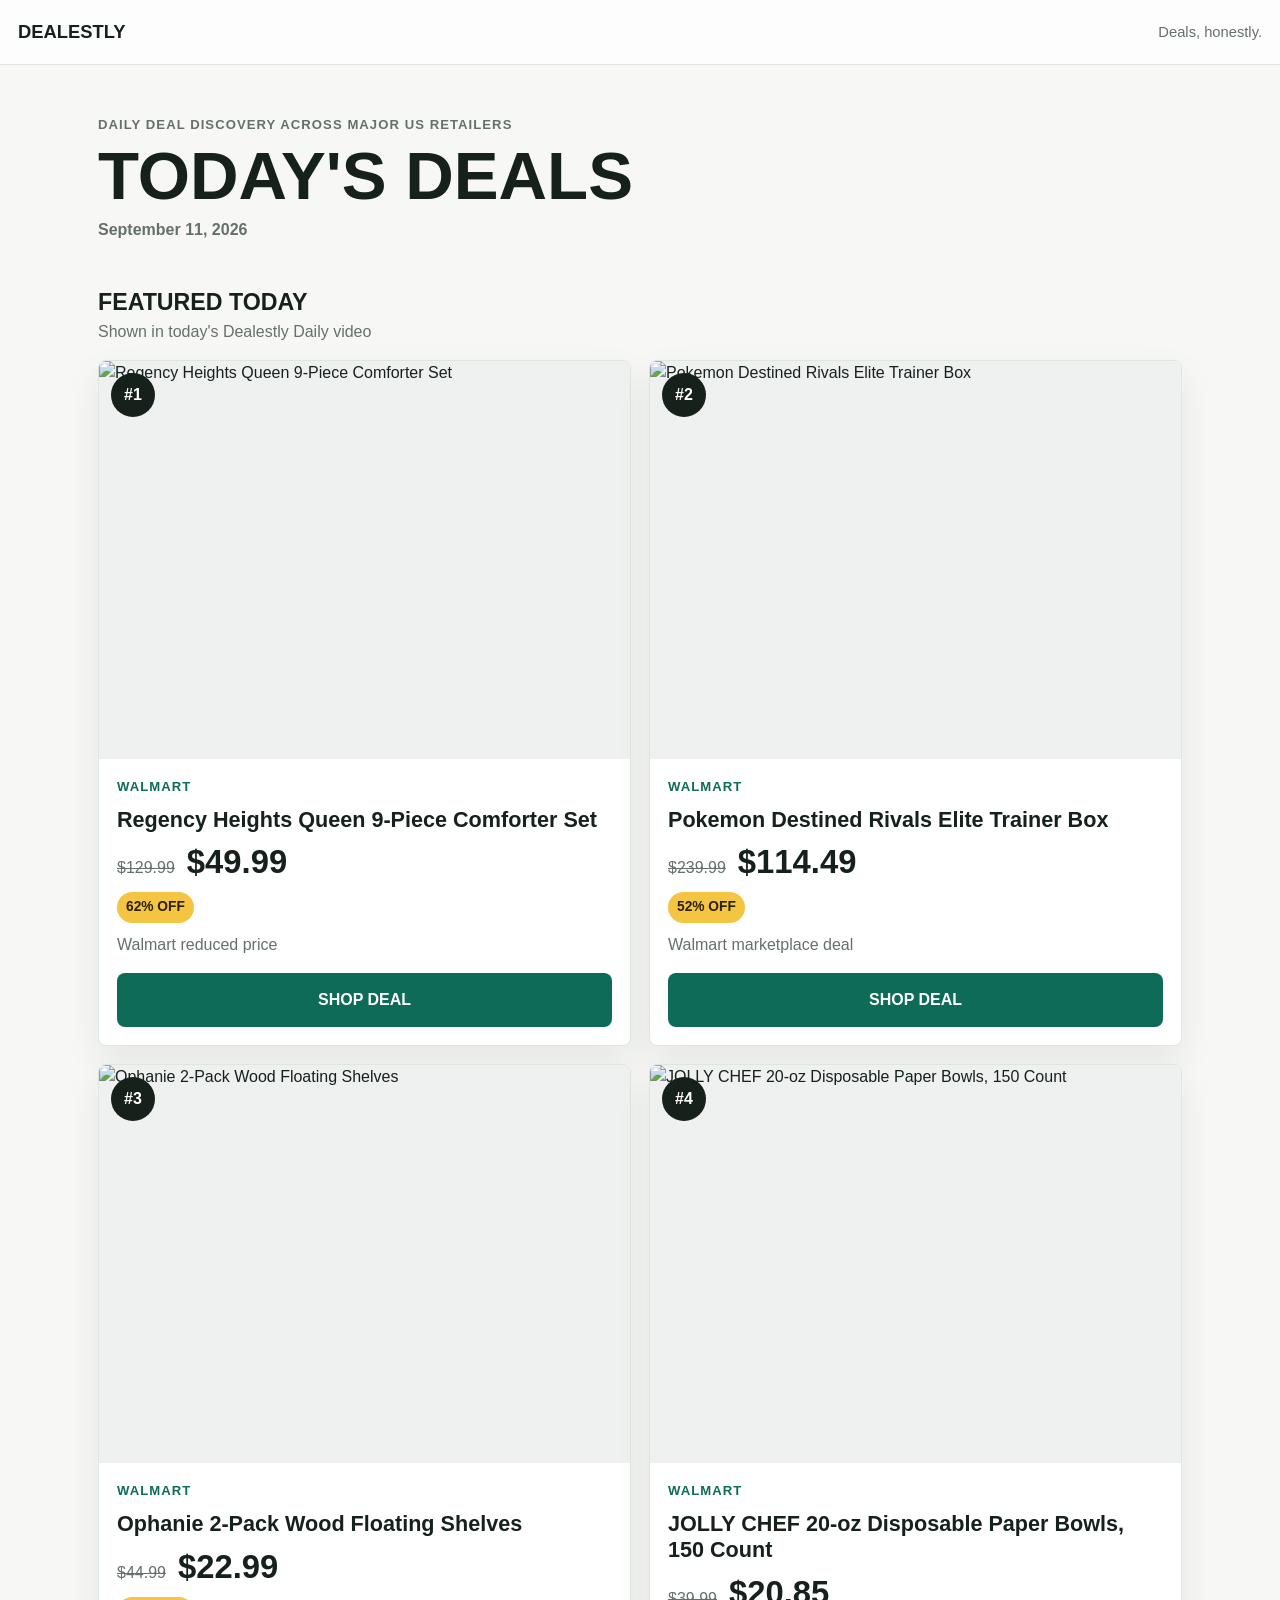
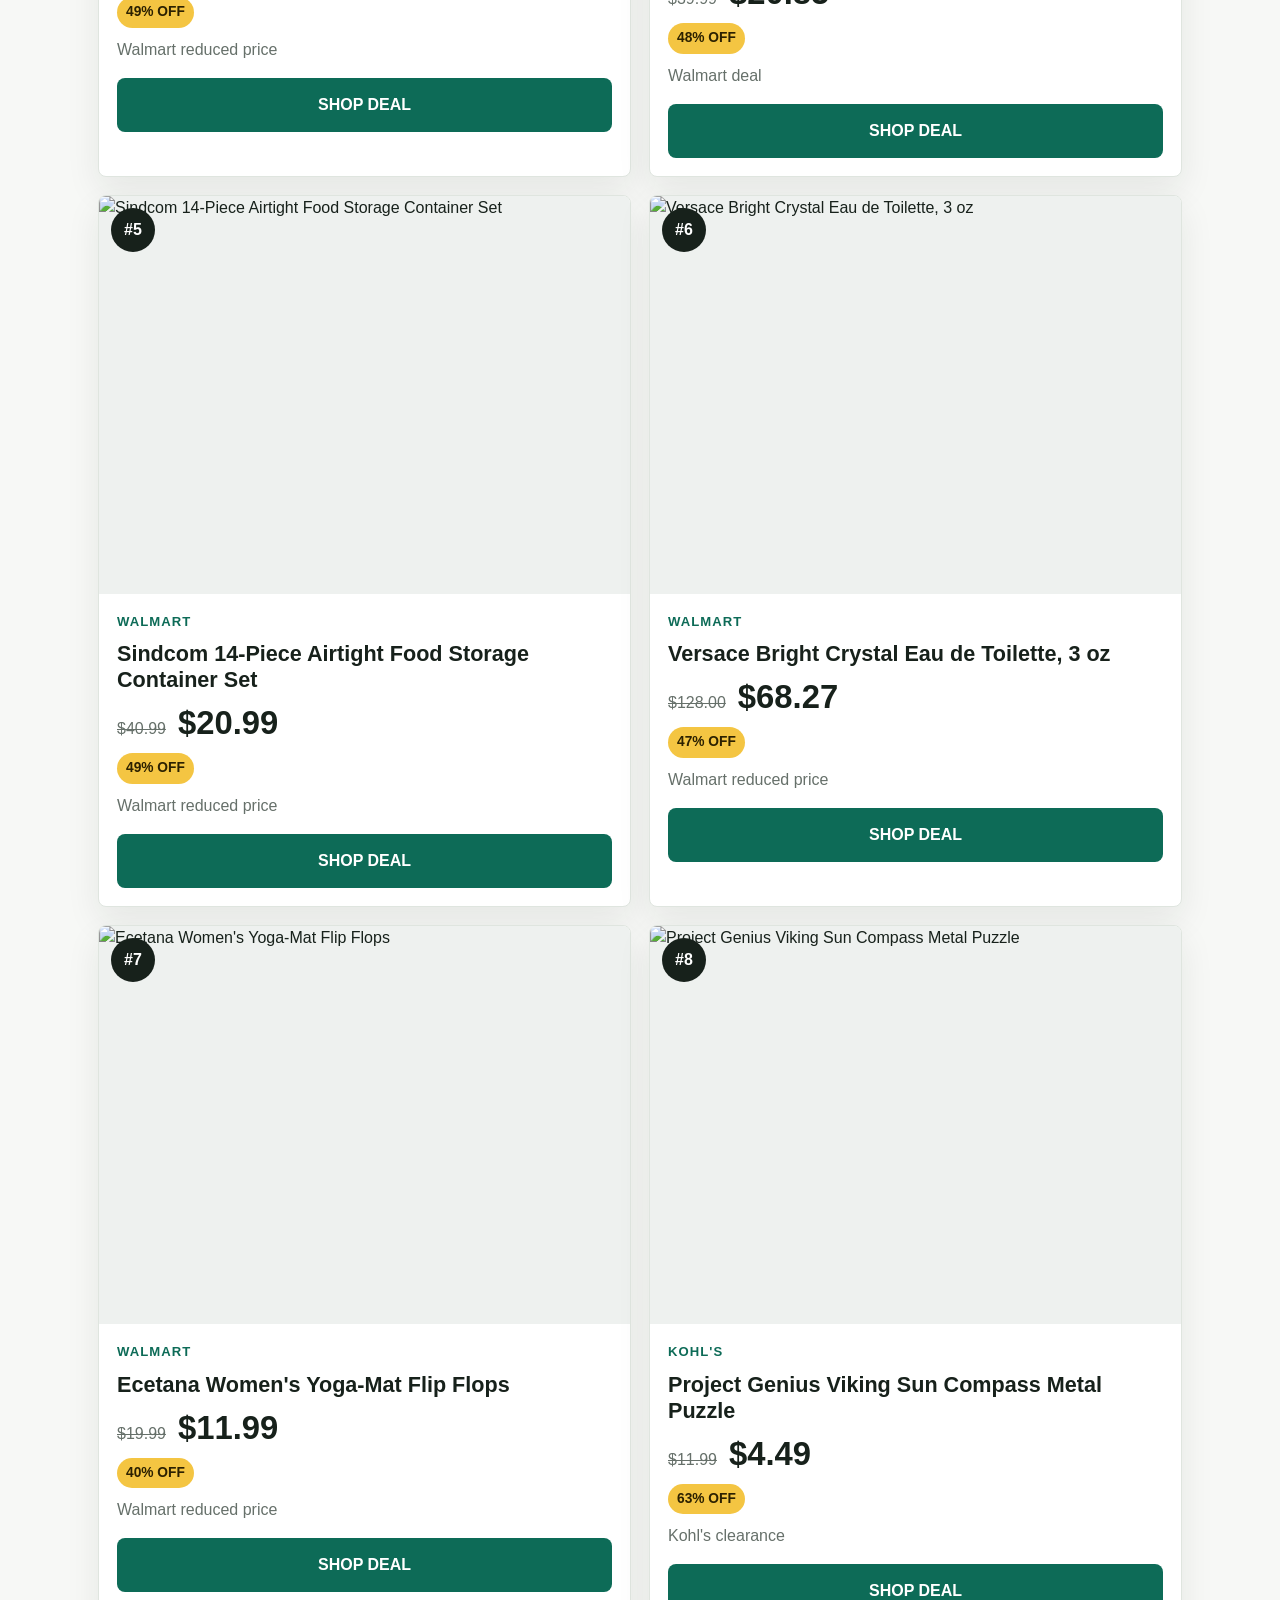
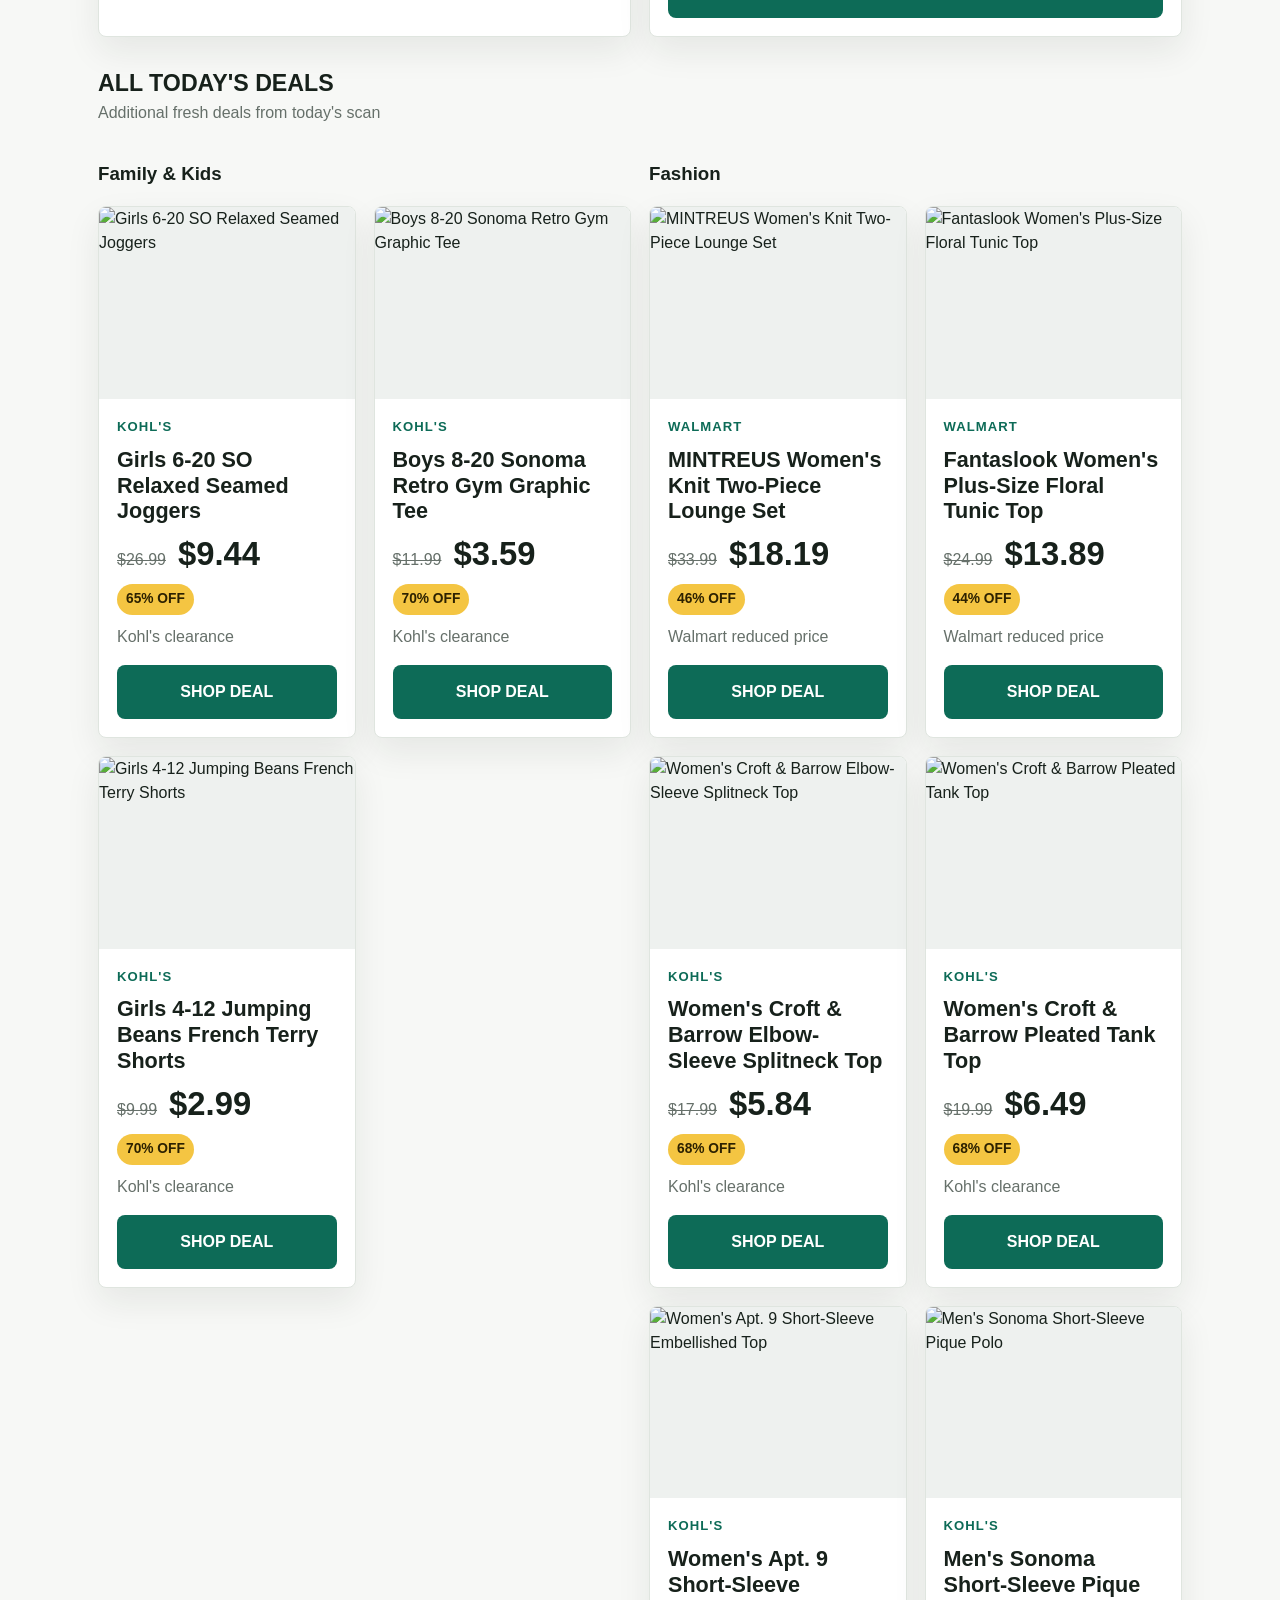
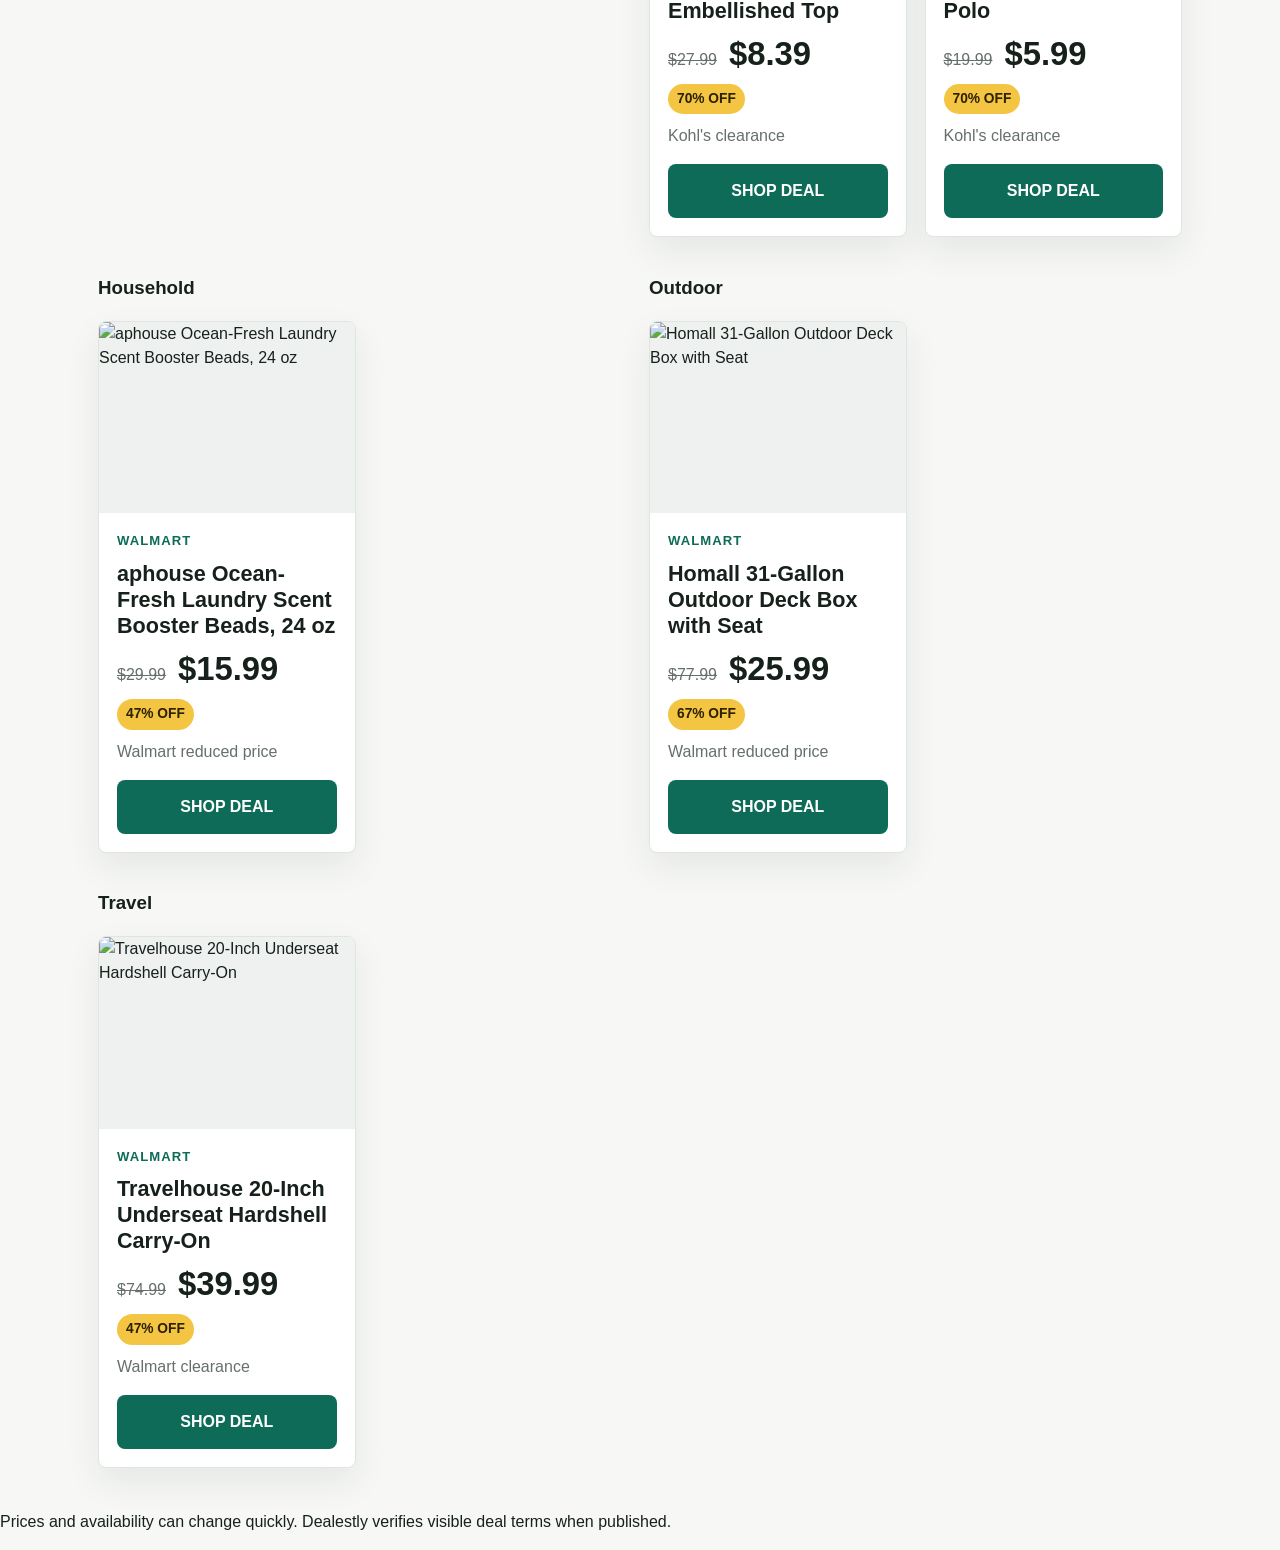
==== commit 1727d4e7: "Update Dealestly daily deals for 2026-09-11" ====
--- a/today.html
+++ b/today.html
@@ -24,112 +24,112 @@
     <section class="today-heading" aria-labelledby="today-title">
       <p class="brand-kicker">Daily deal discovery across major US retailers</p>
       <h1 id="today-title">TODAY'S DEALS</h1>
-      <p class="date-line">September 9, 2026</p>
+      <p class="date-line">September 11, 2026</p>
     </section>
     <section class="content-section featured-section" aria-labelledby="featured-title">
       <div class="section-heading"><h2 id="featured-title">FEATURED TODAY</h2><p>Shown in today's Dealestly Daily video</p></div>
       <div class="deal-grid" aria-label="Featured video deal cards">
       <article class="deal-card">
         <div class="deal-number">#1</div>
-        <img src="https://m.media-amazon.com/images/I/71Z0KxFg80L.jpg" alt="M1 4500A Car Battery Jump Starter with 150 PSI Air Compressor">
-        <div class="deal-content">
-          <p class="retailer-name">AMAZON</p>
-          <h2>M1 4500A Car Battery Jump Starter with 150 PSI Air Compressor</h2>
-          <div class="price-row"><span class="old-price">$60.99</span><span class="current-price">$29.91</span></div>
-          <p class="discount-badge">51% OFF</p>
-          <p class="promo-note">Amazon limited-time deal</p>
-          <a class="shop-button shop-deal-link" href="https://www.amazon.com/s?k=M1+4500A+Car+Battery+Jump+Starter+150PSI" target="_blank" rel="noopener noreferrer" aria-label="Shop M1 4500A Car Battery Jump Starter with 150 PSI Air Compressor deal" data-analytics="shop-deal" data-deal-section="featured" data-product-name="M1 4500A Car Battery Jump Starter with 150 PSI Air Compressor" data-retailer="Amazon" data-current-price="29.91" data-product-url="https://www.amazon.com/s?k=M1+4500A+Car+Battery+Jump+Starter+150PSI" data-deal-number="1">SHOP DEAL</a>
+        <img src="https://i5.walmartimages.com/seo/Comfort-Spaces-Queen-Comforter-Set-Bedding-Comforter-Set-Queen-with-Side-Pockets-Blue-9-Pc_81edfab4-97b8-49cc-8b3e-ce9970096384.3cddbbb075e5494e4b8fd7777309b5fa.jpeg?odnBg=FFFFFF&amp;odnHeight=576&amp;odnWidth=576" alt="Regency Heights Queen 9-Piece Comforter Set">
+        <div class="deal-content">
+          <p class="retailer-name">WALMART</p>
+          <h2>Regency Heights Queen 9-Piece Comforter Set</h2>
+          <div class="price-row"><span class="old-price">$129.99</span><span class="current-price">$49.99</span></div>
+          <p class="discount-badge">62% OFF</p>
+          <p class="promo-note">Walmart reduced price</p>
+          <a class="shop-button shop-deal-link" href="https://www.walmart.com/ip/Comfort-Spaces-Queen-Comforter-Set-Bedding-Comforter-Set-Queen-with-Side-Pockets-Blue-9-Pc/129158108?athbdg=L1600&amp;classType=VARIANT" target="_blank" rel="noopener noreferrer" aria-label="Shop Regency Heights Queen 9-Piece Comforter Set deal" data-analytics="shop-deal" data-deal-section="featured" data-product-name="Regency Heights Queen 9-Piece Comforter Set" data-retailer="Walmart" data-current-price="49.99" data-product-url="https://www.walmart.com/ip/Comfort-Spaces-Queen-Comforter-Set-Bedding-Comforter-Set-Queen-with-Side-Pockets-Blue-9-Pc/129158108?athbdg=L1600&amp;classType=VARIANT" data-deal-number="1">SHOP DEAL</a>
         </div>
       </article>
 
       <article class="deal-card">
         <div class="deal-number">#2</div>
-        <img src="https://m.media-amazon.com/images/I/81KhbWrWL7L.jpg" alt="Hanes EcoSmart Fleece Pullover Hoodie">
-        <div class="deal-content">
-          <p class="retailer-name">AMAZON</p>
-          <h2>Hanes EcoSmart Fleece Pullover Hoodie</h2>
-          <div class="price-row"><span class="old-price">$27.00</span><span class="current-price">$8.00</span></div>
-          <p class="discount-badge">70% OFF</p>
-          <p class="promo-note">Price varies by size and color.</p>
-          <a class="shop-button shop-deal-link" href="https://www.amazon.com/s?k=Hanes+EcoSmart+Fleece+Pullover+Hoodie" target="_blank" rel="noopener noreferrer" aria-label="Shop Hanes EcoSmart Fleece Pullover Hoodie deal" data-analytics="shop-deal" data-deal-section="featured" data-product-name="Hanes EcoSmart Fleece Pullover Hoodie" data-retailer="Amazon" data-current-price="8.0" data-product-url="https://www.amazon.com/s?k=Hanes+EcoSmart+Fleece+Pullover+Hoodie" data-deal-number="2">SHOP DEAL</a>
+        <img src="https://i5.walmartimages.com/seo/Pok-mon-TCG-Scarlet-Violet-Destined-Rivals-Pok-mon-Center-Elite-Trainer-Box_c62dbeb3-3a13-4c00-ac9f-2ea3a9e189b8.1b6dce81e139c70bb3e9ada3178fa542.jpeg?odnBg=FFFFFF&amp;odnHeight=576&amp;odnWidth=576" alt="Pokemon Destined Rivals Elite Trainer Box">
+        <div class="deal-content">
+          <p class="retailer-name">WALMART</p>
+          <h2>Pokemon Destined Rivals Elite Trainer Box</h2>
+          <div class="price-row"><span class="old-price">$239.99</span><span class="current-price">$114.49</span></div>
+          <p class="discount-badge">52% OFF</p>
+          <p class="promo-note">Walmart marketplace deal</p>
+          <a class="shop-button shop-deal-link" href="https://www.walmart.com/ip/Pok-mon-TCG-Scarlet-Violet-Destined-Rivals-Pok-mon-Center-Elite-Trainer-Box/15718673510?classType=REGULAR&amp;conditionGroupCode=4" target="_blank" rel="noopener noreferrer" aria-label="Shop Pokemon Destined Rivals Elite Trainer Box deal" data-analytics="shop-deal" data-deal-section="featured" data-product-name="Pokemon Destined Rivals Elite Trainer Box" data-retailer="Walmart" data-current-price="114.49" data-product-url="https://www.walmart.com/ip/Pok-mon-TCG-Scarlet-Violet-Destined-Rivals-Pok-mon-Center-Elite-Trainer-Box/15718673510?classType=REGULAR&amp;conditionGroupCode=4" data-deal-number="2">SHOP DEAL</a>
         </div>
       </article>
 
       <article class="deal-card">
         <div class="deal-number">#3</div>
-        <img src="https://m.media-amazon.com/images/I/61r3G3vAhBL.jpg" alt="Amazon Fire TV Stick 4K Select">
-        <div class="deal-content">
-          <p class="retailer-name">AMAZON</p>
-          <h2>Amazon Fire TV Stick 4K Select</h2>
-          <div class="price-row"><span class="old-price">$49.99</span><span class="current-price">$19.99</span></div>
-          <p class="discount-badge">60% OFF</p>
-          <p class="promo-note">Amazon price drop</p>
-          <a class="shop-button shop-deal-link" href="https://www.amazon.com/s?k=Amazon+Fire+TV+Stick+4K+Select" target="_blank" rel="noopener noreferrer" aria-label="Shop Amazon Fire TV Stick 4K Select deal" data-analytics="shop-deal" data-deal-section="featured" data-product-name="Amazon Fire TV Stick 4K Select" data-retailer="Amazon" data-current-price="19.99" data-product-url="https://www.amazon.com/s?k=Amazon+Fire+TV+Stick+4K+Select" data-deal-number="3">SHOP DEAL</a>
+        <img src="https://i5.walmartimages.com/seo/Ophanie-22-5-inch-2-Pack-Wood-Floating-Shelves-Hanging-Float-Shelf-for-Wall-Mounted-Decorative-Shelves-6-7-x-23-Inch-Set-of-2-White_abf57cde-51c1-4803-894e-487f78b19286.9c171fb609e5f1ab10e29993498af01f.jpeg?odnBg=FFFFFF&amp;odnHeight=576&amp;odnWidth=576" alt="Ophanie 2-Pack Wood Floating Shelves">
+        <div class="deal-content">
+          <p class="retailer-name">WALMART</p>
+          <h2>Ophanie 2-Pack Wood Floating Shelves</h2>
+          <div class="price-row"><span class="old-price">$44.99</span><span class="current-price">$22.99</span></div>
+          <p class="discount-badge">49% OFF</p>
+          <p class="promo-note">Walmart reduced price</p>
+          <a class="shop-button shop-deal-link" href="https://www.walmart.com/ip/Ophanie-22-5-inch-2-Pack-Wood-Floating-Shelves-Hanging-Float-Shelf-for-Wall-Mounted-Decorative-Shelves-6-7-x-23-Inch-Set-of-2-White/19158262796?athbdg=L1600&amp;classType=VARIANT" target="_blank" rel="noopener noreferrer" aria-label="Shop Ophanie 2-Pack Wood Floating Shelves deal" data-analytics="shop-deal" data-deal-section="featured" data-product-name="Ophanie 2-Pack Wood Floating Shelves" data-retailer="Walmart" data-current-price="22.99" data-product-url="https://www.walmart.com/ip/Ophanie-22-5-inch-2-Pack-Wood-Floating-Shelves-Hanging-Float-Shelf-for-Wall-Mounted-Decorative-Shelves-6-7-x-23-Inch-Set-of-2-White/19158262796?athbdg=L1600&amp;classType=VARIANT" data-deal-number="3">SHOP DEAL</a>
         </div>
       </article>
 
       <article class="deal-card">
         <div class="deal-number">#4</div>
-        <img src="https://m.media-amazon.com/images/I/71NQ3fhnwdL.jpg" alt="KidKraft Wooden Lil&#x27; Doll Bunk Bed with Bedding">
-        <div class="deal-content">
-          <p class="retailer-name">AMAZON</p>
-          <h2>KidKraft Wooden Lil&#x27; Doll Bunk Bed with Bedding</h2>
-          <div class="price-row"><span class="old-price">$62.40</span><span class="current-price">$26.99</span></div>
-          <p class="discount-badge">57% OFF</p>
-          <p class="promo-note">Amazon limited-time deal</p>
-          <a class="shop-button shop-deal-link" href="https://www.amazon.com/s?k=KidKraft+Wooden+Lil+Doll+Bunk+Bed+Pink+Butterfly" target="_blank" rel="noopener noreferrer" aria-label="Shop KidKraft Wooden Lil&#x27; Doll Bunk Bed with Bedding deal" data-analytics="shop-deal" data-deal-section="featured" data-product-name="KidKraft Wooden Lil&#x27; Doll Bunk Bed with Bedding" data-retailer="Amazon" data-current-price="26.99" data-product-url="https://www.amazon.com/s?k=KidKraft+Wooden+Lil+Doll+Bunk+Bed+Pink+Butterfly" data-deal-number="4">SHOP DEAL</a>
+        <img src="https://i5.walmartimages.com/seo/JOLLY-CHEF-Disposable-Paper-Bowls-Strong-Soak-Proof-Microwave-Safe-20-oz-Patterned-150-Count_fa1834e0-8116-42fc-810b-efcfe9223803.2f6d01cc35d8c118b44e11f5c3b83eb0.jpeg?odnBg=FFFFFF&amp;odnHeight=576&amp;odnWidth=576" alt="JOLLY CHEF 20-oz Disposable Paper Bowls, 150 Count">
+        <div class="deal-content">
+          <p class="retailer-name">WALMART</p>
+          <h2>JOLLY CHEF 20-oz Disposable Paper Bowls, 150 Count</h2>
+          <div class="price-row"><span class="old-price">$39.99</span><span class="current-price">$20.85</span></div>
+          <p class="discount-badge">48% OFF</p>
+          <p class="promo-note">Walmart deal</p>
+          <a class="shop-button shop-deal-link" href="https://www.walmart.com/ip/JOLLY-CHEF-Disposable-Paper-Bowls-Strong-Soak-Proof-Microwave-Safe-20-oz-Patterned-150-Count/5589002121?athbdg=L1900&amp;classType=REGULAR" target="_blank" rel="noopener noreferrer" aria-label="Shop JOLLY CHEF 20-oz Disposable Paper Bowls, 150 Count deal" data-analytics="shop-deal" data-deal-section="featured" data-product-name="JOLLY CHEF 20-oz Disposable Paper Bowls, 150 Count" data-retailer="Walmart" data-current-price="20.85" data-product-url="https://www.walmart.com/ip/JOLLY-CHEF-Disposable-Paper-Bowls-Strong-Soak-Proof-Microwave-Safe-20-oz-Patterned-150-Count/5589002121?athbdg=L1900&amp;classType=REGULAR" data-deal-number="4">SHOP DEAL</a>
         </div>
       </article>
 
       <article class="deal-card">
         <div class="deal-number">#5</div>
-        <img src="https://m.media-amazon.com/images/I/51LUu%2B2QW-L.jpg" alt="eufy Security Smart Lock C220">
-        <div class="deal-content">
-          <p class="retailer-name">AMAZON</p>
-          <h2>eufy Security Smart Lock C220</h2>
-          <div class="price-row"><span class="old-price">$169.99</span><span class="current-price">$99.99</span></div>
-          <p class="discount-badge">41% OFF</p>
-          <p class="promo-note">Amazon limited-time deal</p>
-          <a class="shop-button shop-deal-link" href="https://www.amazon.com/s?k=eufy+Security+Smart+Lock+C220" target="_blank" rel="noopener noreferrer" aria-label="Shop eufy Security Smart Lock C220 deal" data-analytics="shop-deal" data-deal-section="featured" data-product-name="eufy Security Smart Lock C220" data-retailer="Amazon" data-current-price="99.99" data-product-url="https://www.amazon.com/s?k=eufy+Security+Smart+Lock+C220" data-deal-number="5">SHOP DEAL</a>
+        <img src="https://i5.walmartimages.com/seo/Airtight-Food-Storage-Containers-Set-Vtopmart-14pcs-Plastic-Kitchen-and-Pantry-Organization-Canisters-Black_023291a0-7d62-4a6b-9a1d-910ab0379d12.8d8bf99acdb1b79de1781b133a406476.jpeg?odnBg=FFFFFF&amp;odnHeight=576&amp;odnWidth=576" alt="Sindcom 14-Piece Airtight Food Storage Container Set">
+        <div class="deal-content">
+          <p class="retailer-name">WALMART</p>
+          <h2>Sindcom 14-Piece Airtight Food Storage Container Set</h2>
+          <div class="price-row"><span class="old-price">$40.99</span><span class="current-price">$20.99</span></div>
+          <p class="discount-badge">49% OFF</p>
+          <p class="promo-note">Walmart reduced price</p>
+          <a class="shop-button shop-deal-link" href="https://www.walmart.com/ip/Airtight-Food-Storage-Containers-Set-Vtopmart-14pcs-Plastic-Kitchen-and-Pantry-Organization-Canisters-Black/5271041817?athbdg=L1600&amp;classType=VARIANT" target="_blank" rel="noopener noreferrer" aria-label="Shop Sindcom 14-Piece Airtight Food Storage Container Set deal" data-analytics="shop-deal" data-deal-section="featured" data-product-name="Sindcom 14-Piece Airtight Food Storage Container Set" data-retailer="Walmart" data-current-price="20.99" data-product-url="https://www.walmart.com/ip/Airtight-Food-Storage-Containers-Set-Vtopmart-14pcs-Plastic-Kitchen-and-Pantry-Organization-Canisters-Black/5271041817?athbdg=L1600&amp;classType=VARIANT" data-deal-number="5">SHOP DEAL</a>
         </div>
       </article>
 
       <article class="deal-card">
         <div class="deal-number">#6</div>
-        <img src="https://m.media-amazon.com/images/I/71tg-6WKPbL.jpg" alt="LILLUSORY Lightweight Long Cardigan with Pockets">
-        <div class="deal-content">
-          <p class="retailer-name">AMAZON</p>
-          <h2>LILLUSORY Lightweight Long Cardigan with Pockets</h2>
-          <div class="price-row"><span class="old-price">$42.99</span><span class="current-price">$14.99</span></div>
-          <p class="discount-badge">65% OFF</p>
-          <p class="promo-note">Price varies by size and color.</p>
-          <a class="shop-button shop-deal-link" href="https://www.amazon.com/s?k=LILLUSORY+Lightweight+Long+Cardigan+Pockets" target="_blank" rel="noopener noreferrer" aria-label="Shop LILLUSORY Lightweight Long Cardigan with Pockets deal" data-analytics="shop-deal" data-deal-section="featured" data-product-name="LILLUSORY Lightweight Long Cardigan with Pockets" data-retailer="Amazon" data-current-price="14.99" data-product-url="https://www.amazon.com/s?k=LILLUSORY+Lightweight+Long+Cardigan+Pockets" data-deal-number="6">SHOP DEAL</a>
+        <img src="https://i5.walmartimages.com/seo/Versace-Bright-Crystal-Eau-De-Toilette-Spray-Perfume-for-Women-3-Fluid-Ounces_58eb84dd-2389-4e2c-8674-dcd595f2d810.570d4945e8556483d1c4210b38bb5487.jpeg?odnBg=FFFFFF&amp;odnHeight=576&amp;odnWidth=576" alt="Versace Bright Crystal Eau de Toilette, 3 oz">
+        <div class="deal-content">
+          <p class="retailer-name">WALMART</p>
+          <h2>Versace Bright Crystal Eau de Toilette, 3 oz</h2>
+          <div class="price-row"><span class="old-price">$128.00</span><span class="current-price">$68.27</span></div>
+          <p class="discount-badge">47% OFF</p>
+          <p class="promo-note">Walmart reduced price</p>
+          <a class="shop-button shop-deal-link" href="https://www.walmart.com/ip/Versace-3-oz-Versace-Bright-Crystal/34041822?athbdg=L1600&amp;classType=VARIANT" target="_blank" rel="noopener noreferrer" aria-label="Shop Versace Bright Crystal Eau de Toilette, 3 oz deal" data-analytics="shop-deal" data-deal-section="featured" data-product-name="Versace Bright Crystal Eau de Toilette, 3 oz" data-retailer="Walmart" data-current-price="68.27" data-product-url="https://www.walmart.com/ip/Versace-3-oz-Versace-Bright-Crystal/34041822?athbdg=L1600&amp;classType=VARIANT" data-deal-number="6">SHOP DEAL</a>
         </div>
       </article>
 
       <article class="deal-card">
         <div class="deal-number">#7</div>
-        <img src="https://m.media-amazon.com/images/I/71N4WsBj0rL.jpg" alt="Hanes EcoSmart Full-Zip Fleece Hoodie">
-        <div class="deal-content">
-          <p class="retailer-name">AMAZON</p>
-          <h2>Hanes EcoSmart Full-Zip Fleece Hoodie</h2>
-          <div class="price-row"><span class="old-price">$28.00</span><span class="current-price">$9.09</span></div>
-          <p class="discount-badge">68% OFF</p>
-          <p class="promo-note">Price varies by size and color.</p>
-          <a class="shop-button shop-deal-link" href="https://www.amazon.com/s?k=Hanes+EcoSmart+Full+Zip+Fleece+Hoodie" target="_blank" rel="noopener noreferrer" aria-label="Shop Hanes EcoSmart Full-Zip Fleece Hoodie deal" data-analytics="shop-deal" data-deal-section="featured" data-product-name="Hanes EcoSmart Full-Zip Fleece Hoodie" data-retailer="Amazon" data-current-price="9.09" data-product-url="https://www.amazon.com/s?k=Hanes+EcoSmart+Full+Zip+Fleece+Hoodie" data-deal-number="7">SHOP DEAL</a>
+        <img src="https://i5.walmartimages.com/seo/Ecetana-Flip-Flops-for-Women-Comfort-Yoga-Mat-Summer-Beach-Thong-Sandals-with-Arch-Support_ec6052c8-b19f-47e6-ac2d-30128c0b6ddd.54337532c248b2f425162a6e505c5a8c.jpeg?odnBg=FFFFFF&amp;odnHeight=573&amp;odnWidth=573" alt="Ecetana Women&#x27;s Yoga-Mat Flip Flops">
+        <div class="deal-content">
+          <p class="retailer-name">WALMART</p>
+          <h2>Ecetana Women&#x27;s Yoga-Mat Flip Flops</h2>
+          <div class="price-row"><span class="old-price">$19.99</span><span class="current-price">$11.99</span></div>
+          <p class="discount-badge">40% OFF</p>
+          <p class="promo-note">Walmart reduced price</p>
+          <a class="shop-button shop-deal-link" href="https://www.walmart.com/ip/Ecetana-Flip-Flops-for-Women-Comfort-Yoga-Mat-Summer-Beach-Thong-Sandals-with-Arch-Support/14854956551?athbdg=L1600&amp;classType=VARIANT" target="_blank" rel="noopener noreferrer" aria-label="Shop Ecetana Women&#x27;s Yoga-Mat Flip Flops deal" data-analytics="shop-deal" data-deal-section="featured" data-product-name="Ecetana Women&#x27;s Yoga-Mat Flip Flops" data-retailer="Walmart" data-current-price="11.99" data-product-url="https://www.walmart.com/ip/Ecetana-Flip-Flops-for-Women-Comfort-Yoga-Mat-Summer-Beach-Thong-Sandals-with-Arch-Support/14854956551?athbdg=L1600&amp;classType=VARIANT" data-deal-number="7">SHOP DEAL</a>
         </div>
       </article>
 
       <article class="deal-card">
         <div class="deal-number">#8</div>
-        <img src="https://m.media-amazon.com/images/I/61VCrGejKhL.jpg" alt="OhGeni 18-inch Air Mattress with Built-In Pump and Fitted Sheet">
-        <div class="deal-content">
-          <p class="retailer-name">AMAZON</p>
-          <h2>OhGeni 18-inch Air Mattress with Built-In Pump and Fitted Sheet</h2>
-          <div class="price-row"><span class="old-price">$169.99</span><span class="current-price">$82.99</span></div>
-          <p class="discount-badge">51% OFF</p>
-          <p class="promo-note">Amazon price drop</p>
-          <a class="shop-button shop-deal-link" href="https://www.amazon.com/s?k=OhGeni+18+Air+Mattress+Fitted+Sheet+Built+In+Pump" target="_blank" rel="noopener noreferrer" aria-label="Shop OhGeni 18-inch Air Mattress with Built-In Pump and Fitted Sheet deal" data-analytics="shop-deal" data-deal-section="featured" data-product-name="OhGeni 18-inch Air Mattress with Built-In Pump and Fitted Sheet" data-retailer="Amazon" data-current-price="82.99" data-product-url="https://www.amazon.com/s?k=OhGeni+18+Air+Mattress+Fitted+Sheet+Built+In+Pump" data-deal-number="8">SHOP DEAL</a>
+        <img src="https://media.kohlsimg.com/is/image/kohls/7736869?hei=800&amp;op_sharpen=1&amp;wid=800" alt="Project Genius Viking Sun Compass Metal Puzzle">
+        <div class="deal-content">
+          <p class="retailer-name">KOHL&#x27;S</p>
+          <h2>Project Genius Viking Sun Compass Metal Puzzle</h2>
+          <div class="price-row"><span class="old-price">$11.99</span><span class="current-price">$4.49</span></div>
+          <p class="discount-badge">63% OFF</p>
+          <p class="promo-note">Kohl&#x27;s clearance</p>
+          <a class="shop-button shop-deal-link" href="https://www.kohls.com/product/prd-7736869/project-genius-viking-sun-compass-metal-puzzle.jsp?isClearance=true&amp;topSkuId=78087652" target="_blank" rel="noopener noreferrer" aria-label="Shop Project Genius Viking Sun Compass Metal Puzzle deal" data-analytics="shop-deal" data-deal-section="featured" data-product-name="Project Genius Viking Sun Compass Metal Puzzle" data-retailer="Kohl&#x27;s" data-current-price="4.49" data-product-url="https://www.kohls.com/product/prd-7736869/project-genius-viking-sun-compass-metal-puzzle.jsp?isClearance=true&amp;topSkuId=78087652" data-deal-number="8">SHOP DEAL</a>
         </div>
       </article>
       </div>
@@ -142,27 +142,40 @@
           <div class="deal-grid">
       <article class="deal-card">
 
-        <img src="assets/dealestly-placeholder.svg" alt="Munchkin Fishin&#x27; Magnetic Bath Toy 4-Piece Set">
-        <div class="deal-content">
-          <p class="retailer-name">AMAZON</p>
-          <h2>Munchkin Fishin&#x27; Magnetic Bath Toy 4-Piece Set</h2>
-          <div class="price-row"><span class="old-price">$9.99</span><span class="current-price">$5.83</span></div>
-          <p class="discount-badge">42% OFF</p>
-          <p class="promo-note">Amazon price drop</p>
-          <a class="shop-button shop-deal-link" href="https://www.amazon.com/s?k=Munchkin+Fishin+Magnetic+Bath+Toy+4pc" target="_blank" rel="noopener noreferrer" aria-label="Shop Munchkin Fishin&#x27; Magnetic Bath Toy 4-Piece Set deal" data-analytics="shop-deal" data-deal-section="additional" data-product-name="Munchkin Fishin&#x27; Magnetic Bath Toy 4-Piece Set" data-retailer="Amazon" data-current-price="5.83" data-product-url="https://www.amazon.com/s?k=Munchkin+Fishin+Magnetic+Bath+Toy+4pc">SHOP DEAL</a>
-        </div>
-      </article>
-
-      <article class="deal-card">
-
-        <img src="assets/dealestly-placeholder.svg" alt="Baby &amp; Toddler Girls Jumping Beans Disney Moana Graphic T-Shirt">
-        <div class="deal-content">
-          <p class="retailer-name">KOHL&#x27;S</p>
-          <h2>Baby &amp; Toddler Girls Jumping Beans Disney Moana Graphic T-Shirt</h2>
-          <div class="price-row"><span class="old-price">$10.99</span><span class="current-price">$4.39</span></div>
-          <p class="discount-badge">60% OFF</p>
-          <p class="promo-note">Clearance price and size/color availability vary; online price shown September 9.</p>
-          <a class="shop-button shop-deal-link" href="https://www.kohls.com/search.jsp?search=Jumping+Beans+Disney+Moana+Graphic+T-Shirt" target="_blank" rel="noopener noreferrer" aria-label="Shop Baby &amp; Toddler Girls Jumping Beans Disney Moana Graphic T-Shirt deal" data-analytics="shop-deal" data-deal-section="additional" data-product-name="Baby &amp; Toddler Girls Jumping Beans Disney Moana Graphic T-Shirt" data-retailer="Kohl&#x27;s" data-current-price="4.39" data-product-url="https://www.kohls.com/search.jsp?search=Jumping+Beans+Disney+Moana+Graphic+T-Shirt">SHOP DEAL</a>
+        <img src="assets/dealestly-placeholder.svg" alt="Girls 6-20 SO Relaxed Seamed Joggers">
+        <div class="deal-content">
+          <p class="retailer-name">KOHL&#x27;S</p>
+          <h2>Girls 6-20 SO Relaxed Seamed Joggers</h2>
+          <div class="price-row"><span class="old-price">$26.99</span><span class="current-price">$9.44</span></div>
+          <p class="discount-badge">65% OFF</p>
+          <p class="promo-note">Kohl&#x27;s clearance</p>
+          <a class="shop-button shop-deal-link" href="https://www.kohls.com/product/prd-7527465/girls-6-20-so-relaxed-seamed-joggers-in-regular-plus-size.jsp?color=Black+Luxe&amp;isClearance=true&amp;topSkuId=28209190" target="_blank" rel="noopener noreferrer" aria-label="Shop Girls 6-20 SO Relaxed Seamed Joggers deal" data-analytics="shop-deal" data-deal-section="additional" data-product-name="Girls 6-20 SO Relaxed Seamed Joggers" data-retailer="Kohl&#x27;s" data-current-price="9.44" data-product-url="https://www.kohls.com/product/prd-7527465/girls-6-20-so-relaxed-seamed-joggers-in-regular-plus-size.jsp?color=Black+Luxe&amp;isClearance=true&amp;topSkuId=28209190">SHOP DEAL</a>
+        </div>
+      </article>
+
+      <article class="deal-card">
+
+        <img src="assets/dealestly-placeholder.svg" alt="Boys 8-20 Sonoma Retro Gym Graphic Tee">
+        <div class="deal-content">
+          <p class="retailer-name">KOHL&#x27;S</p>
+          <h2>Boys 8-20 Sonoma Retro Gym Graphic Tee</h2>
+          <div class="price-row"><span class="old-price">$11.99</span><span class="current-price">$3.59</span></div>
+          <p class="discount-badge">70% OFF</p>
+          <p class="promo-note">Kohl&#x27;s clearance</p>
+          <a class="shop-button shop-deal-link" href="https://www.kohls.com/product/prd-7805918/boys-8-20-sonoma-goods-for-life-retro-gym-graphic-tee-in-regular-husky.jsp?color=Blue+Gamer&amp;isClearance=true&amp;topSkuId=62149530" target="_blank" rel="noopener noreferrer" aria-label="Shop Boys 8-20 Sonoma Retro Gym Graphic Tee deal" data-analytics="shop-deal" data-deal-section="additional" data-product-name="Boys 8-20 Sonoma Retro Gym Graphic Tee" data-retailer="Kohl&#x27;s" data-current-price="3.59" data-product-url="https://www.kohls.com/product/prd-7805918/boys-8-20-sonoma-goods-for-life-retro-gym-graphic-tee-in-regular-husky.jsp?color=Blue+Gamer&amp;isClearance=true&amp;topSkuId=62149530">SHOP DEAL</a>
+        </div>
+      </article>
+
+      <article class="deal-card">
+
+        <img src="assets/dealestly-placeholder.svg" alt="Girls 4-12 Jumping Beans French Terry Shorts">
+        <div class="deal-content">
+          <p class="retailer-name">KOHL&#x27;S</p>
+          <h2>Girls 4-12 Jumping Beans French Terry Shorts</h2>
+          <div class="price-row"><span class="old-price">$9.99</span><span class="current-price">$2.99</span></div>
+          <p class="discount-badge">70% OFF</p>
+          <p class="promo-note">Kohl&#x27;s clearance</p>
+          <a class="shop-button shop-deal-link" href="https://www.kohls.com/product/prd-7831141/girls-4-12-jumping-beans-french-terry-shorts.jsp?color=Black+Luxe&amp;isClearance=true&amp;topSkuId=19560660" target="_blank" rel="noopener noreferrer" aria-label="Shop Girls 4-12 Jumping Beans French Terry Shorts deal" data-analytics="shop-deal" data-deal-section="additional" data-product-name="Girls 4-12 Jumping Beans French Terry Shorts" data-retailer="Kohl&#x27;s" data-current-price="2.99" data-product-url="https://www.kohls.com/product/prd-7831141/girls-4-12-jumping-beans-french-terry-shorts.jsp?color=Black+Luxe&amp;isClearance=true&amp;topSkuId=19560660">SHOP DEAL</a>
         </div>
       </article>
           </div>
@@ -173,84 +186,97 @@
           <div class="deal-grid">
       <article class="deal-card">
 
-        <img src="assets/dealestly-placeholder.svg" alt="Women&#x27;s Croft &amp; Barrow Essential Crewneck Tee">
-        <div class="deal-content">
-          <p class="retailer-name">KOHL&#x27;S</p>
-          <h2>Women&#x27;s Croft &amp; Barrow Essential Crewneck Tee</h2>
-          <div class="price-row"><span class="old-price">$11.99</span><span class="current-price">$6.59</span></div>
-          <p class="discount-badge">45% OFF</p>
-          <p class="promo-note">Clearance price and size/color availability vary; online price shown September 9.</p>
-          <a class="shop-button shop-deal-link" href="https://www.kohls.com/search.jsp?search=Croft+Barrow+Essential+Crewneck+Tee" target="_blank" rel="noopener noreferrer" aria-label="Shop Women&#x27;s Croft &amp; Barrow Essential Crewneck Tee deal" data-analytics="shop-deal" data-deal-section="additional" data-product-name="Women&#x27;s Croft &amp; Barrow Essential Crewneck Tee" data-retailer="Kohl&#x27;s" data-current-price="6.59" data-product-url="https://www.kohls.com/search.jsp?search=Croft+Barrow+Essential+Crewneck+Tee">SHOP DEAL</a>
-        </div>
-      </article>
-
-      <article class="deal-card">
-
-        <img src="assets/dealestly-placeholder.svg" alt="Men&#x27;s Trinity Coast 7-inch Sportliner Swim Trunks">
-        <div class="deal-content">
-          <p class="retailer-name">KOHL&#x27;S</p>
-          <h2>Men&#x27;s Trinity Coast 7-inch Sportliner Swim Trunks</h2>
-          <div class="price-row"><span class="old-price">$34.99</span><span class="current-price">$15.74</span></div>
-          <p class="discount-badge">55% OFF</p>
-          <p class="promo-note">Clearance price and size/color availability vary; online price shown September 9.</p>
-          <a class="shop-button shop-deal-link" href="https://www.kohls.com/search.jsp?search=Trinity+Coast+7+inch+Sportliner+Swim+Trunks" target="_blank" rel="noopener noreferrer" aria-label="Shop Men&#x27;s Trinity Coast 7-inch Sportliner Swim Trunks deal" data-analytics="shop-deal" data-deal-section="additional" data-product-name="Men&#x27;s Trinity Coast 7-inch Sportliner Swim Trunks" data-retailer="Kohl&#x27;s" data-current-price="15.74" data-product-url="https://www.kohls.com/search.jsp?search=Trinity+Coast+7+inch+Sportliner+Swim+Trunks">SHOP DEAL</a>
-        </div>
-      </article>
-
-      <article class="deal-card">
-
-        <img src="assets/dealestly-placeholder.svg" alt="Women&#x27;s Sonoma High-Rise Skinny Jeans">
-        <div class="deal-content">
-          <p class="retailer-name">KOHL&#x27;S</p>
-          <h2>Women&#x27;s Sonoma High-Rise Skinny Jeans</h2>
-          <div class="price-row"><span class="old-price">$34.99</span><span class="current-price">$15.74</span></div>
-          <p class="discount-badge">55% OFF</p>
-          <p class="promo-note">Clearance price and size/color availability vary; online price shown September 9.</p>
-          <a class="shop-button shop-deal-link" href="https://www.kohls.com/search.jsp?search=Sonoma+High-Rise+Skinny+Jeans" target="_blank" rel="noopener noreferrer" aria-label="Shop Women&#x27;s Sonoma High-Rise Skinny Jeans deal" data-analytics="shop-deal" data-deal-section="additional" data-product-name="Women&#x27;s Sonoma High-Rise Skinny Jeans" data-retailer="Kohl&#x27;s" data-current-price="15.74" data-product-url="https://www.kohls.com/search.jsp?search=Sonoma+High-Rise+Skinny+Jeans">SHOP DEAL</a>
-        </div>
-      </article>
-          </div>
-        </section>
-
-        <section class="deal-category" aria-label="Home">
-          <h3>Home</h3>
-          <div class="deal-grid">
-      <article class="deal-card">
-
-        <img src="assets/dealestly-placeholder.svg" alt="Govee RGBIC Floor Lamp Basic">
-        <div class="deal-content">
-          <p class="retailer-name">AMAZON</p>
-          <h2>Govee RGBIC Floor Lamp Basic</h2>
-          <div class="price-row"><span class="old-price">$99.99</span><span class="current-price">$64.99</span></div>
-          <p class="discount-badge">35% OFF</p>
-          <p class="promo-note">Amazon price drop</p>
-          <a class="shop-button shop-deal-link" href="https://www.amazon.com/s?k=Govee+RGBIC+Floor+Lamp+Basic" target="_blank" rel="noopener noreferrer" aria-label="Shop Govee RGBIC Floor Lamp Basic deal" data-analytics="shop-deal" data-deal-section="additional" data-product-name="Govee RGBIC Floor Lamp Basic" data-retailer="Amazon" data-current-price="64.99" data-product-url="https://www.amazon.com/s?k=Govee+RGBIC+Floor+Lamp+Basic">SHOP DEAL</a>
-        </div>
-      </article>
-
-      <article class="deal-card">
-
-        <img src="assets/dealestly-placeholder.svg" alt="The Big One Oversized Supersoft Plush Throw Blanket">
-        <div class="deal-content">
-          <p class="retailer-name">KOHL&#x27;S</p>
-          <h2>The Big One Oversized Supersoft Plush Throw Blanket</h2>
-          <div class="price-row"><span class="old-price">$14.99</span><span class="current-price">$8.99</span></div>
-          <p class="discount-badge">40% OFF</p>
-          <p class="promo-note">Clearance price and size/color availability vary; online price shown September 9.</p>
-          <a class="shop-button shop-deal-link" href="https://www.kohls.com/search.jsp?search=The+Big+One+Oversized+Supersoft+Plush+Throw" target="_blank" rel="noopener noreferrer" aria-label="Shop The Big One Oversized Supersoft Plush Throw Blanket deal" data-analytics="shop-deal" data-deal-section="additional" data-product-name="The Big One Oversized Supersoft Plush Throw Blanket" data-retailer="Kohl&#x27;s" data-current-price="8.99" data-product-url="https://www.kohls.com/search.jsp?search=The+Big+One+Oversized+Supersoft+Plush+Throw">SHOP DEAL</a>
-        </div>
-      </article>
-
-      <article class="deal-card">
-
-        <img src="assets/dealestly-placeholder.svg" alt="Star Wars Stormtrooper Oversized Plush Throw Blanket">
-        <div class="deal-content">
-          <p class="retailer-name">KOHL&#x27;S</p>
-          <h2>Star Wars Stormtrooper Oversized Plush Throw Blanket</h2>
-          <div class="price-row"><span class="old-price">$17.99</span><span class="current-price">$10.79</span></div>
-          <p class="discount-badge">40% OFF</p>
-          <p class="promo-note">Clearance price and size/color availability vary; online price shown September 9.</p>
-          <a class="shop-button shop-deal-link" href="https://www.kohls.com/search.jsp?search=Star+Wars+Stormtrooper+Oversized+Plush+Throw" target="_blank" rel="noopener noreferrer" aria-label="Shop Star Wars Stormtrooper Oversized Plush Throw Blanket deal" data-analytics="shop-deal" data-deal-section="additional" data-product-name="Star Wars Stormtrooper Oversized Plush Throw Blanket" data-retailer="Kohl&#x27;s" data-current-price="10.79" data-product-url="https://www.kohls.com/search.jsp?search=Star+Wars+Stormtrooper+Oversized+Plush+Throw">SHOP DEAL</a>
+        <img src="assets/dealestly-placeholder.svg" alt="MINTREUS Women&#x27;s Knit Two-Piece Lounge Set">
+        <div class="deal-content">
+          <p class="retailer-name">WALMART</p>
+          <h2>MINTREUS Women&#x27;s Knit Two-Piece Lounge Set</h2>
+          <div class="price-row"><span class="old-price">$33.99</span><span class="current-price">$18.19</span></div>
+          <p class="discount-badge">46% OFF</p>
+          <p class="promo-note">Walmart reduced price</p>
+          <a class="shop-button shop-deal-link" href="https://www.walmart.com/ip/MINTREUS-Lounge-Sets-for-Women-Knit-Short-Sleeve-Tops-and-Long-Pants-Soft-Comfy-Pajamas-Set-Oversized-2-Piece-Outfits/14277256777?athbdg=L1600&amp;classType=VARIANT" target="_blank" rel="noopener noreferrer" aria-label="Shop MINTREUS Women&#x27;s Knit Two-Piece Lounge Set deal" data-analytics="shop-deal" data-deal-section="additional" data-product-name="MINTREUS Women&#x27;s Knit Two-Piece Lounge Set" data-retailer="Walmart" data-current-price="18.19" data-product-url="https://www.walmart.com/ip/MINTREUS-Lounge-Sets-for-Women-Knit-Short-Sleeve-Tops-and-Long-Pants-Soft-Comfy-Pajamas-Set-Oversized-2-Piece-Outfits/14277256777?athbdg=L1600&amp;classType=VARIANT">SHOP DEAL</a>
+        </div>
+      </article>
+
+      <article class="deal-card">
+
+        <img src="assets/dealestly-placeholder.svg" alt="Fantaslook Women&#x27;s Plus-Size Floral Tunic Top">
+        <div class="deal-content">
+          <p class="retailer-name">WALMART</p>
+          <h2>Fantaslook Women&#x27;s Plus-Size Floral Tunic Top</h2>
+          <div class="price-row"><span class="old-price">$24.99</span><span class="current-price">$13.89</span></div>
+          <p class="discount-badge">44% OFF</p>
+          <p class="promo-note">Walmart reduced price</p>
+          <a class="shop-button shop-deal-link" href="https://www.walmart.com/ip/Fantaslook-Womens-Plus-Size-Tops-Tunic-Short-Sleeve-Shirts-Floral-Blouses-Loose-Summer-Tops/19232865142?athbdg=L1600&amp;classType=VARIANT" target="_blank" rel="noopener noreferrer" aria-label="Shop Fantaslook Women&#x27;s Plus-Size Floral Tunic Top deal" data-analytics="shop-deal" data-deal-section="additional" data-product-name="Fantaslook Women&#x27;s Plus-Size Floral Tunic Top" data-retailer="Walmart" data-current-price="13.89" data-product-url="https://www.walmart.com/ip/Fantaslook-Womens-Plus-Size-Tops-Tunic-Short-Sleeve-Shirts-Floral-Blouses-Loose-Summer-Tops/19232865142?athbdg=L1600&amp;classType=VARIANT">SHOP DEAL</a>
+        </div>
+      </article>
+
+      <article class="deal-card">
+
+        <img src="assets/dealestly-placeholder.svg" alt="Women&#x27;s Croft &amp; Barrow Elbow-Sleeve Splitneck Top">
+        <div class="deal-content">
+          <p class="retailer-name">KOHL&#x27;S</p>
+          <h2>Women&#x27;s Croft &amp; Barrow Elbow-Sleeve Splitneck Top</h2>
+          <div class="price-row"><span class="old-price">$17.99</span><span class="current-price">$5.84</span></div>
+          <p class="discount-badge">68% OFF</p>
+          <p class="promo-note">Kohl&#x27;s clearance</p>
+          <a class="shop-button shop-deal-link" href="https://www.kohls.com/product/prd-4887344/womens-croft-barrow-elbow-sleeve-splitneck-top.jsp?color=Coral+Spring+Tile&amp;isClearance=true&amp;topSkuId=82478794" target="_blank" rel="noopener noreferrer" aria-label="Shop Women&#x27;s Croft &amp; Barrow Elbow-Sleeve Splitneck Top deal" data-analytics="shop-deal" data-deal-section="additional" data-product-name="Women&#x27;s Croft &amp; Barrow Elbow-Sleeve Splitneck Top" data-retailer="Kohl&#x27;s" data-current-price="5.84" data-product-url="https://www.kohls.com/product/prd-4887344/womens-croft-barrow-elbow-sleeve-splitneck-top.jsp?color=Coral+Spring+Tile&amp;isClearance=true&amp;topSkuId=82478794">SHOP DEAL</a>
+        </div>
+      </article>
+
+      <article class="deal-card">
+
+        <img src="assets/dealestly-placeholder.svg" alt="Women&#x27;s Croft &amp; Barrow Pleated Tank Top">
+        <div class="deal-content">
+          <p class="retailer-name">KOHL&#x27;S</p>
+          <h2>Women&#x27;s Croft &amp; Barrow Pleated Tank Top</h2>
+          <div class="price-row"><span class="old-price">$19.99</span><span class="current-price">$6.49</span></div>
+          <p class="discount-badge">68% OFF</p>
+          <p class="promo-note">Kohl&#x27;s clearance</p>
+          <a class="shop-button shop-deal-link" href="https://www.kohls.com/product/prd-5522983/womens-croft-barrow-pleated-tank-top.jsp?color=Ametheyst+Sun+Floral&amp;isClearance=true&amp;topSkuId=53632543" target="_blank" rel="noopener noreferrer" aria-label="Shop Women&#x27;s Croft &amp; Barrow Pleated Tank Top deal" data-analytics="shop-deal" data-deal-section="additional" data-product-name="Women&#x27;s Croft &amp; Barrow Pleated Tank Top" data-retailer="Kohl&#x27;s" data-current-price="6.49" data-product-url="https://www.kohls.com/product/prd-5522983/womens-croft-barrow-pleated-tank-top.jsp?color=Ametheyst+Sun+Floral&amp;isClearance=true&amp;topSkuId=53632543">SHOP DEAL</a>
+        </div>
+      </article>
+
+      <article class="deal-card">
+
+        <img src="assets/dealestly-placeholder.svg" alt="Women&#x27;s Apt. 9 Short-Sleeve Embellished Top">
+        <div class="deal-content">
+          <p class="retailer-name">KOHL&#x27;S</p>
+          <h2>Women&#x27;s Apt. 9 Short-Sleeve Embellished Top</h2>
+          <div class="price-row"><span class="old-price">$27.99</span><span class="current-price">$8.39</span></div>
+          <p class="discount-badge">70% OFF</p>
+          <p class="promo-note">Kohl&#x27;s clearance</p>
+          <a class="shop-button shop-deal-link" href="https://www.kohls.com/product/prd-7417085/womens-apt-9-short-sleeve-embellished-top.jsp?color=Mint+Flower&amp;isClearance=true&amp;topSkuId=68552315" target="_blank" rel="noopener noreferrer" aria-label="Shop Women&#x27;s Apt. 9 Short-Sleeve Embellished Top deal" data-analytics="shop-deal" data-deal-section="additional" data-product-name="Women&#x27;s Apt. 9 Short-Sleeve Embellished Top" data-retailer="Kohl&#x27;s" data-current-price="8.39" data-product-url="https://www.kohls.com/product/prd-7417085/womens-apt-9-short-sleeve-embellished-top.jsp?color=Mint+Flower&amp;isClearance=true&amp;topSkuId=68552315">SHOP DEAL</a>
+        </div>
+      </article>
+
+      <article class="deal-card">
+
+        <img src="assets/dealestly-placeholder.svg" alt="Men&#x27;s Sonoma Short-Sleeve Pique Polo">
+        <div class="deal-content">
+          <p class="retailer-name">KOHL&#x27;S</p>
+          <h2>Men&#x27;s Sonoma Short-Sleeve Pique Polo</h2>
+          <div class="price-row"><span class="old-price">$19.99</span><span class="current-price">$5.99</span></div>
+          <p class="discount-badge">70% OFF</p>
+          <p class="promo-note">Kohl&#x27;s clearance</p>
+          <a class="shop-button shop-deal-link" href="https://www.kohls.com/product/prd-5674146/mens-sonoma-goods-for-life-short-sleeve-pique-polo.jsp?color=Yellow+And+Navy+Stripe&amp;isClearance=true&amp;topSkuId=18984307" target="_blank" rel="noopener noreferrer" aria-label="Shop Men&#x27;s Sonoma Short-Sleeve Pique Polo deal" data-analytics="shop-deal" data-deal-section="additional" data-product-name="Men&#x27;s Sonoma Short-Sleeve Pique Polo" data-retailer="Kohl&#x27;s" data-current-price="5.99" data-product-url="https://www.kohls.com/product/prd-5674146/mens-sonoma-goods-for-life-short-sleeve-pique-polo.jsp?color=Yellow+And+Navy+Stripe&amp;isClearance=true&amp;topSkuId=18984307">SHOP DEAL</a>
+        </div>
+      </article>
+          </div>
+        </section>
+
+        <section class="deal-category" aria-label="Household">
+          <h3>Household</h3>
+          <div class="deal-grid">
+      <article class="deal-card">
+
+        <img src="assets/dealestly-placeholder.svg" alt="aphouse Ocean-Fresh Laundry Scent Booster Beads, 24 oz">
+        <div class="deal-content">
+          <p class="retailer-name">WALMART</p>
+          <h2>aphouse Ocean-Fresh Laundry Scent Booster Beads, 24 oz</h2>
+          <div class="price-row"><span class="old-price">$29.99</span><span class="current-price">$15.99</span></div>
+          <p class="discount-badge">47% OFF</p>
+          <p class="promo-note">Walmart reduced price</p>
+          <a class="shop-button shop-deal-link" href="https://www.walmart.com/ip/Laundry-Scent-Booster-Beads-Long-Lasting-Freshness-Odor-Elimination-Ocean-Fresh-Scent-For-Clothes-All-Washing-Machines-24-oz/18758008341?classType=VARIANT" target="_blank" rel="noopener noreferrer" aria-label="Shop aphouse Ocean-Fresh Laundry Scent Booster Beads, 24 oz deal" data-analytics="shop-deal" data-deal-section="additional" data-product-name="aphouse Ocean-Fresh Laundry Scent Booster Beads, 24 oz" data-retailer="Walmart" data-current-price="15.99" data-product-url="https://www.walmart.com/ip/Laundry-Scent-Booster-Beads-Long-Lasting-Freshness-Odor-Elimination-Ocean-Fresh-Scent-For-Clothes-All-Washing-Machines-24-oz/18758008341?classType=VARIANT">SHOP DEAL</a>
         </div>
       </article>
           </div>
@@ -261,133 +287,32 @@
           <div class="deal-grid">
       <article class="deal-card">
 
-        <img src="assets/dealestly-placeholder.svg" alt="Walker&#x27;s Razor Slim Electronic Hearing Protection Muffs">
-        <div class="deal-content">
-          <p class="retailer-name">AMAZON</p>
-          <h2>Walker&#x27;s Razor Slim Electronic Hearing Protection Muffs</h2>
-          <div class="price-row"><span class="old-price">$79.99</span><span class="current-price">$44.89</span></div>
-          <p class="discount-badge">44% OFF</p>
-          <p class="promo-note">Amazon price drop</p>
-          <a class="shop-button shop-deal-link" href="https://www.amazon.com/s?k=Walker%27s+Razor+Slim+Electronic+Muff" target="_blank" rel="noopener noreferrer" aria-label="Shop Walker&#x27;s Razor Slim Electronic Hearing Protection Muffs deal" data-analytics="shop-deal" data-deal-section="additional" data-product-name="Walker&#x27;s Razor Slim Electronic Hearing Protection Muffs" data-retailer="Amazon" data-current-price="44.89" data-product-url="https://www.amazon.com/s?k=Walker%27s+Razor+Slim+Electronic+Muff">SHOP DEAL</a>
-        </div>
-      </article>
-          </div>
-        </section>
-
-        <section class="deal-category" aria-label="Tech &amp; Electronics">
-          <h3>Tech &amp; Electronics</h3>
-          <div class="deal-grid">
-      <article class="deal-card">
-
-        <img src="assets/dealestly-placeholder.svg" alt="Amazon Fire HD 8 Kids Pro Tablet 64GB">
-        <div class="deal-content">
-          <p class="retailer-name">AMAZON</p>
-          <h2>Amazon Fire HD 8 Kids Pro Tablet 64GB</h2>
-          <div class="price-row"><span class="old-price">$169.99</span><span class="current-price">$94.99</span></div>
-          <p class="discount-badge">44% OFF</p>
-          <p class="promo-note">Amazon price drop</p>
-          <a class="shop-button shop-deal-link" href="https://www.amazon.com/s?k=Amazon+Fire+HD+8+Kids+Pro+64GB" target="_blank" rel="noopener noreferrer" aria-label="Shop Amazon Fire HD 8 Kids Pro Tablet 64GB deal" data-analytics="shop-deal" data-deal-section="additional" data-product-name="Amazon Fire HD 8 Kids Pro Tablet 64GB" data-retailer="Amazon" data-current-price="94.99" data-product-url="https://www.amazon.com/s?k=Amazon+Fire+HD+8+Kids+Pro+64GB">SHOP DEAL</a>
-        </div>
-      </article>
-          </div>
-        </section>
-
-        <section class="deal-category" aria-label="Tools &amp; Home Improvement">
-          <h3>Tools &amp; Home Improvement</h3>
-          <div class="deal-grid">
-      <article class="deal-card">
-
-        <img src="assets/dealestly-placeholder.svg" alt="HOTO 25-Piece Electric Screwdriver Kit">
-        <div class="deal-content">
-          <p class="retailer-name">AMAZON</p>
-          <h2>HOTO 25-Piece Electric Screwdriver Kit</h2>
-          <div class="price-row"><span class="old-price">$49.99</span><span class="current-price">$29.98</span></div>
-          <p class="discount-badge">40% OFF</p>
-          <p class="promo-note">Amazon price drop</p>
-          <a class="shop-button shop-deal-link" href="https://www.amazon.com/s?k=HOTO+25+Piece+Electric+Screwdriver+Kit" target="_blank" rel="noopener noreferrer" aria-label="Shop HOTO 25-Piece Electric Screwdriver Kit deal" data-analytics="shop-deal" data-deal-section="additional" data-product-name="HOTO 25-Piece Electric Screwdriver Kit" data-retailer="Amazon" data-current-price="29.98" data-product-url="https://www.amazon.com/s?k=HOTO+25+Piece+Electric+Screwdriver+Kit">SHOP DEAL</a>
-        </div>
-      </article>
-
-      <article class="deal-card">
-
-        <img src="assets/dealestly-placeholder.svg" alt="Milwaukee M18 FUEL Hammer Drill and Impact Driver Combo Kit with Three Batteries">
-        <div class="deal-content">
-          <p class="retailer-name">HOME DEPOT</p>
-          <h2>Milwaukee M18 FUEL Hammer Drill and Impact Driver Combo Kit with Three Batteries</h2>
-          <div class="price-row"><span class="old-price">$558.00</span><span class="current-price">$332.00</span></div>
-          <p class="discount-badge">41% OFF</p>
-          <p class="promo-note">Online daily deal; limit 5 per order.</p>
-          <a class="shop-button shop-deal-link" href="https://www.homedepot.com/p/321632966" target="_blank" rel="noopener noreferrer" aria-label="Shop Milwaukee M18 FUEL Hammer Drill and Impact Driver Combo Kit with Three Batteries deal" data-analytics="shop-deal" data-deal-section="additional" data-product-name="Milwaukee M18 FUEL Hammer Drill and Impact Driver Combo Kit with Three Batteries" data-retailer="Home Depot" data-current-price="332.0" data-product-url="https://www.homedepot.com/p/321632966">SHOP DEAL</a>
-        </div>
-      </article>
-
-      <article class="deal-card">
-
-        <img src="assets/dealestly-placeholder.svg" alt="Milwaukee M18 Oscillating Multi-Tool with 2.0 Ah Battery">
-        <div class="deal-content">
-          <p class="retailer-name">HOME DEPOT</p>
-          <h2>Milwaukee M18 Oscillating Multi-Tool with 2.0 Ah Battery</h2>
-          <div class="price-row"><span class="old-price">$259.00</span><span class="current-price">$125.00</span></div>
-          <p class="discount-badge">52% OFF</p>
-          <p class="promo-note">Online daily deal; limit 5 per order.</p>
-          <a class="shop-button shop-deal-link" href="https://www.homedepot.com/p/330612289" target="_blank" rel="noopener noreferrer" aria-label="Shop Milwaukee M18 Oscillating Multi-Tool with 2.0 Ah Battery deal" data-analytics="shop-deal" data-deal-section="additional" data-product-name="Milwaukee M18 Oscillating Multi-Tool with 2.0 Ah Battery" data-retailer="Home Depot" data-current-price="125.0" data-product-url="https://www.homedepot.com/p/330612289">SHOP DEAL</a>
-        </div>
-      </article>
-
-      <article class="deal-card">
-
-        <img src="assets/dealestly-placeholder.svg" alt="Milwaukee M18 Compact Blower with 2.0 Ah Battery">
-        <div class="deal-content">
-          <p class="retailer-name">HOME DEPOT</p>
-          <h2>Milwaukee M18 Compact Blower with 2.0 Ah Battery</h2>
-          <div class="price-row"><span class="old-price">$239.00</span><span class="current-price">$119.00</span></div>
-          <p class="discount-badge">50% OFF</p>
-          <p class="promo-note">Online daily deal; limit 5 per order.</p>
-          <a class="shop-button shop-deal-link" href="https://www.homedepot.com/p/336304558" target="_blank" rel="noopener noreferrer" aria-label="Shop Milwaukee M18 Compact Blower with 2.0 Ah Battery deal" data-analytics="shop-deal" data-deal-section="additional" data-product-name="Milwaukee M18 Compact Blower with 2.0 Ah Battery" data-retailer="Home Depot" data-current-price="119.0" data-product-url="https://www.homedepot.com/p/336304558">SHOP DEAL</a>
-        </div>
-      </article>
-
-      <article class="deal-card">
-
-        <img src="assets/dealestly-placeholder.svg" alt="Milwaukee M18 FUEL Grinder with 5.0 Ah Battery">
-        <div class="deal-content">
-          <p class="retailer-name">HOME DEPOT</p>
-          <h2>Milwaukee M18 FUEL Grinder with 5.0 Ah Battery</h2>
-          <div class="price-row"><span class="old-price">$389.00</span><span class="current-price">$179.00</span></div>
-          <p class="discount-badge">54% OFF</p>
-          <p class="promo-note">Online daily deal; limit 5 per order.</p>
-          <a class="shop-button shop-deal-link" href="https://www.homedepot.com/p/317084031" target="_blank" rel="noopener noreferrer" aria-label="Shop Milwaukee M18 FUEL Grinder with 5.0 Ah Battery deal" data-analytics="shop-deal" data-deal-section="additional" data-product-name="Milwaukee M18 FUEL Grinder with 5.0 Ah Battery" data-retailer="Home Depot" data-current-price="179.0" data-product-url="https://www.homedepot.com/p/317084031">SHOP DEAL</a>
-        </div>
-      </article>
-          </div>
-        </section>
-
-        <section class="deal-category" aria-label="Toys &amp; Games">
-          <h3>Toys &amp; Games</h3>
-          <div class="deal-grid">
-      <article class="deal-card">
-
-        <img src="assets/dealestly-placeholder.svg" alt="JOYIN 4-Pack High-Density Stress Cubes">
-        <div class="deal-content">
-          <p class="retailer-name">AMAZON</p>
-          <h2>JOYIN 4-Pack High-Density Stress Cubes</h2>
-          <div class="price-row"><span class="old-price">$19.99</span><span class="current-price">$9.99</span></div>
-          <p class="discount-badge">50% OFF</p>
-          <p class="promo-note">Amazon price drop</p>
-          <a class="shop-button shop-deal-link" href="https://www.amazon.com/s?k=JOYIN+4+Pack+Stress+Cube" target="_blank" rel="noopener noreferrer" aria-label="Shop JOYIN 4-Pack High-Density Stress Cubes deal" data-analytics="shop-deal" data-deal-section="additional" data-product-name="JOYIN 4-Pack High-Density Stress Cubes" data-retailer="Amazon" data-current-price="9.99" data-product-url="https://www.amazon.com/s?k=JOYIN+4+Pack+Stress+Cube">SHOP DEAL</a>
-        </div>
-      </article>
-
-      <article class="deal-card">
-
-        <img src="assets/dealestly-placeholder.svg" alt="Bitzee Interactive Digital Pet">
-        <div class="deal-content">
-          <p class="retailer-name">AMAZON</p>
-          <h2>Bitzee Interactive Digital Pet</h2>
-          <div class="price-row"><span class="old-price">$39.99</span><span class="current-price">$19.99</span></div>
-          <p class="discount-badge">50% OFF</p>
-          <p class="promo-note">Amazon price drop</p>
-          <a class="shop-button shop-deal-link" href="https://www.amazon.com/s?k=Bitzee+Interactive+Toy+Digital+Pet" target="_blank" rel="noopener noreferrer" aria-label="Shop Bitzee Interactive Digital Pet deal" data-analytics="shop-deal" data-deal-section="additional" data-product-name="Bitzee Interactive Digital Pet" data-retailer="Amazon" data-current-price="19.99" data-product-url="https://www.amazon.com/s?k=Bitzee+Interactive+Toy+Digital+Pet">SHOP DEAL</a>
+        <img src="assets/dealestly-placeholder.svg" alt="Homall 31-Gallon Outdoor Deck Box with Seat">
+        <div class="deal-content">
+          <p class="retailer-name">WALMART</p>
+          <h2>Homall 31-Gallon Outdoor Deck Box with Seat</h2>
+          <div class="price-row"><span class="old-price">$77.99</span><span class="current-price">$25.99</span></div>
+          <p class="discount-badge">67% OFF</p>
+          <p class="promo-note">Walmart reduced price</p>
+          <a class="shop-button shop-deal-link" href="https://www.walmart.com/ip/Homall-31-Gallon-Outdoor-Deck-Box-In-Resin-with-Seat-Black/3592396036?athbdg=L1600&amp;classType=VARIANT" target="_blank" rel="noopener noreferrer" aria-label="Shop Homall 31-Gallon Outdoor Deck Box with Seat deal" data-analytics="shop-deal" data-deal-section="additional" data-product-name="Homall 31-Gallon Outdoor Deck Box with Seat" data-retailer="Walmart" data-current-price="25.99" data-product-url="https://www.walmart.com/ip/Homall-31-Gallon-Outdoor-Deck-Box-In-Resin-with-Seat-Black/3592396036?athbdg=L1600&amp;classType=VARIANT">SHOP DEAL</a>
+        </div>
+      </article>
+          </div>
+        </section>
+
+        <section class="deal-category" aria-label="Travel">
+          <h3>Travel</h3>
+          <div class="deal-grid">
+      <article class="deal-card">
+
+        <img src="assets/dealestly-placeholder.svg" alt="Travelhouse 20-Inch Underseat Hardshell Carry-On">
+        <div class="deal-content">
+          <p class="retailer-name">WALMART</p>
+          <h2>Travelhouse 20-Inch Underseat Hardshell Carry-On</h2>
+          <div class="price-row"><span class="old-price">$74.99</span><span class="current-price">$39.99</span></div>
+          <p class="discount-badge">47% OFF</p>
+          <p class="promo-note">Walmart clearance</p>
+          <a class="shop-button shop-deal-link" href="https://www.walmart.com/ip/Travelhouse-Hardshell-Carry-on-Luggage-20-Lightweight-Hardside-Suitcase-with-Spinner-Wheels-Light-Purple/1681977304?athbdg=L1400&amp;classType=VARIANT" target="_blank" rel="noopener noreferrer" aria-label="Shop Travelhouse 20-Inch Underseat Hardshell Carry-On deal" data-analytics="shop-deal" data-deal-section="additional" data-product-name="Travelhouse 20-Inch Underseat Hardshell Carry-On" data-retailer="Walmart" data-current-price="39.99" data-product-url="https://www.walmart.com/ip/Travelhouse-Hardshell-Carry-on-Luggage-20-Lightweight-Hardside-Suitcase-with-Spinner-Wheels-Light-Purple/1681977304?athbdg=L1400&amp;classType=VARIANT">SHOP DEAL</a>
         </div>
       </article>
           </div>
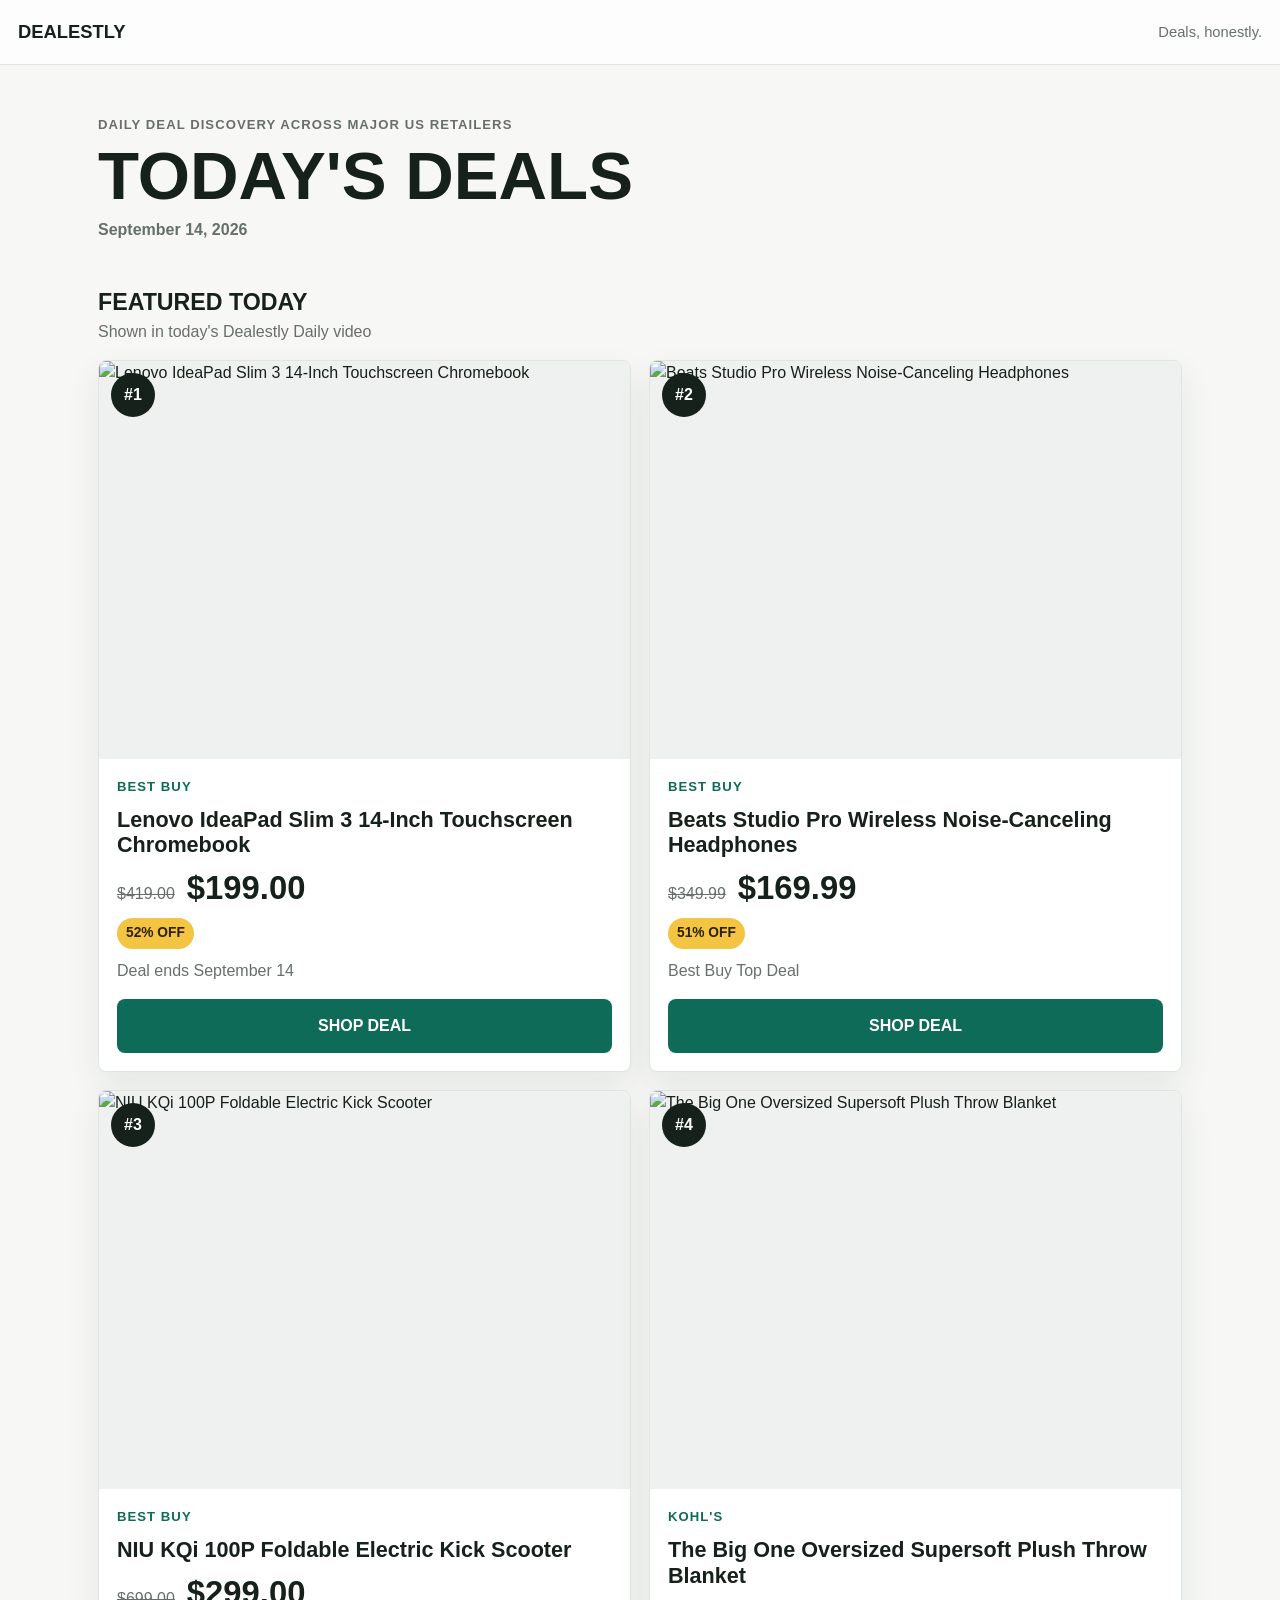
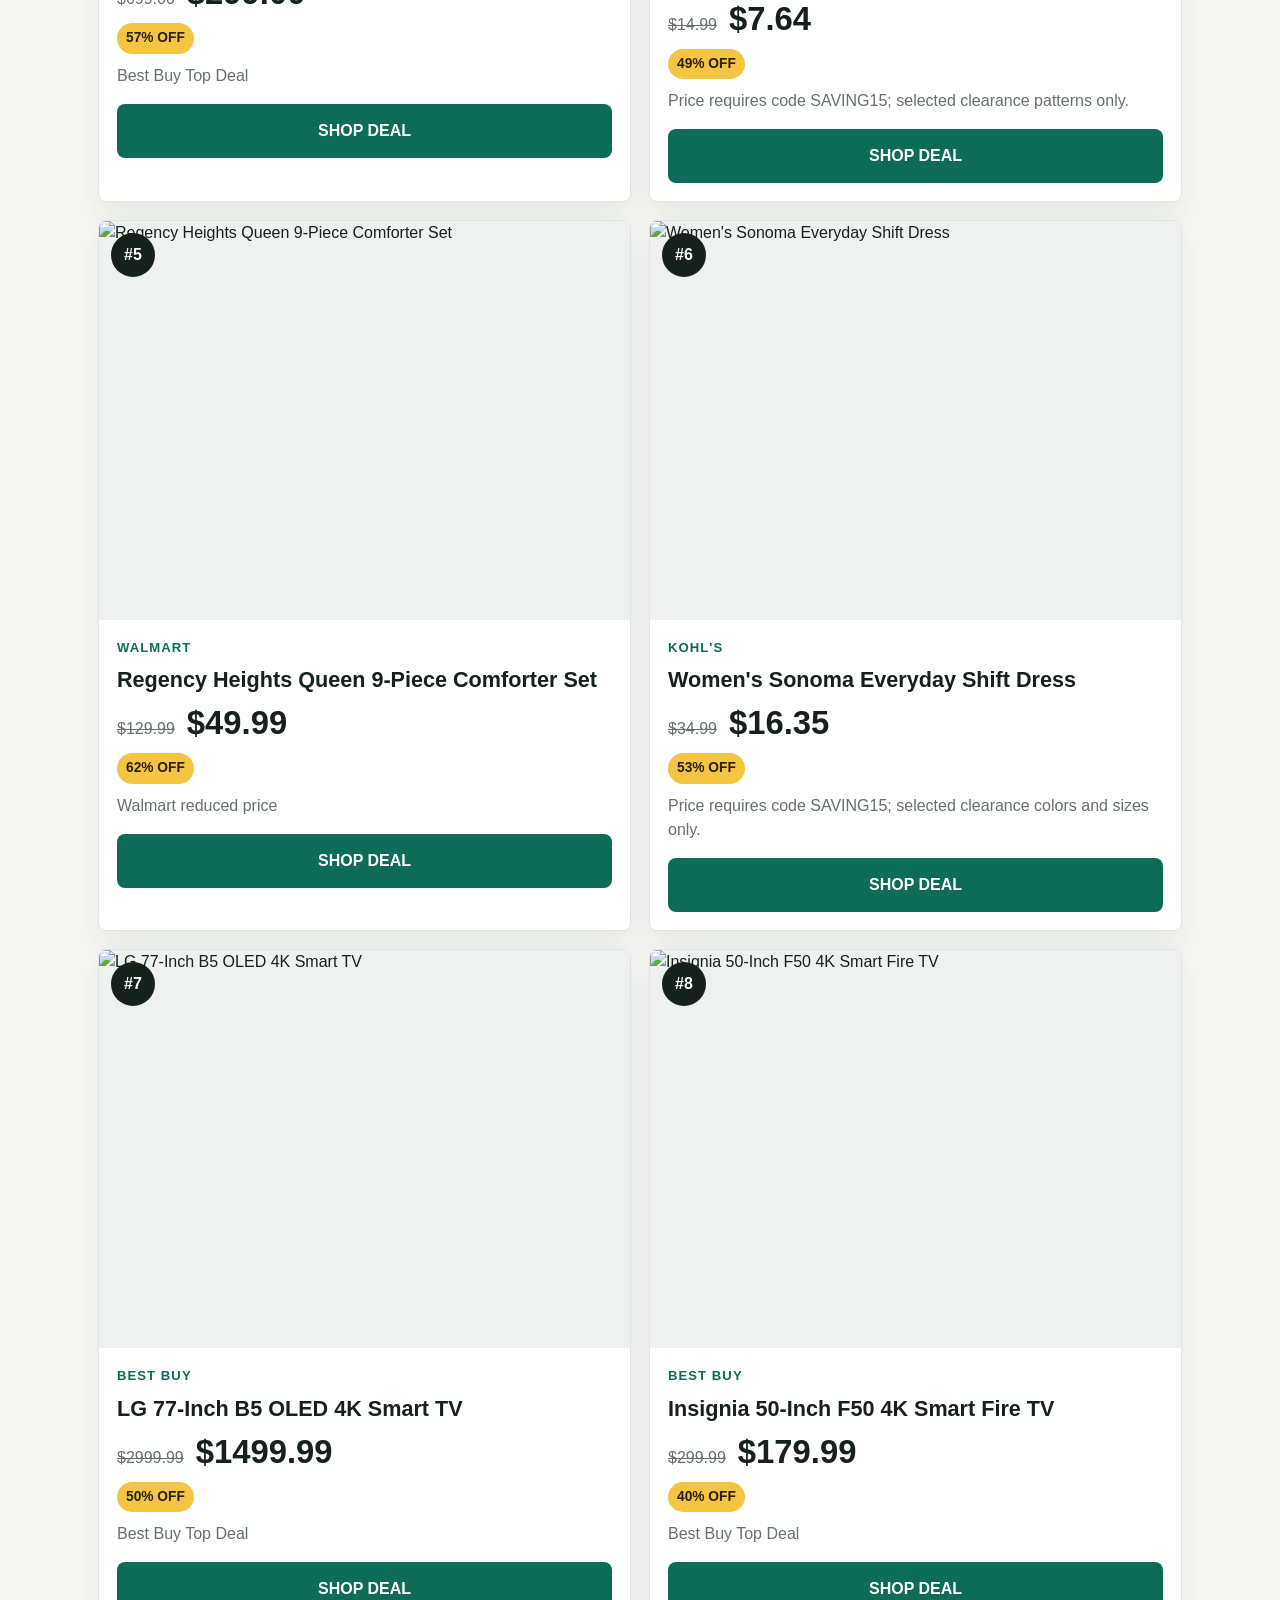
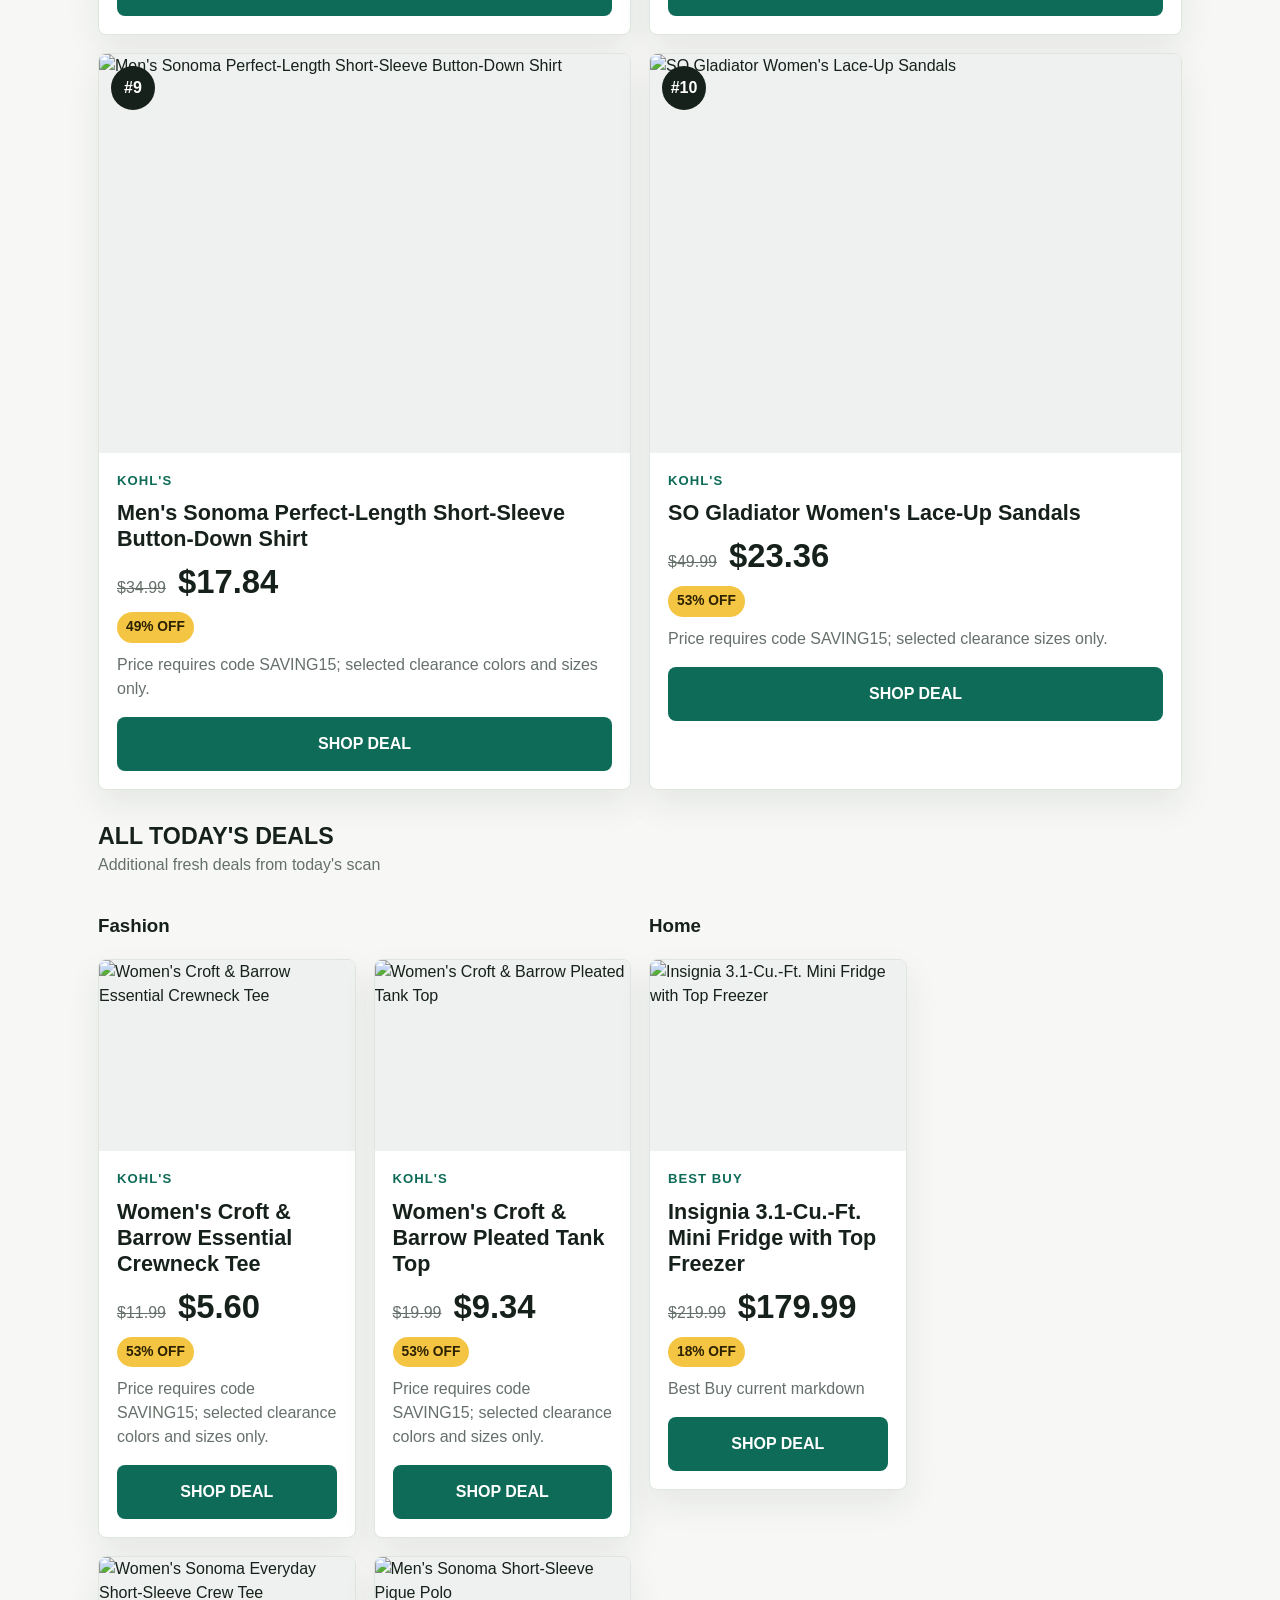
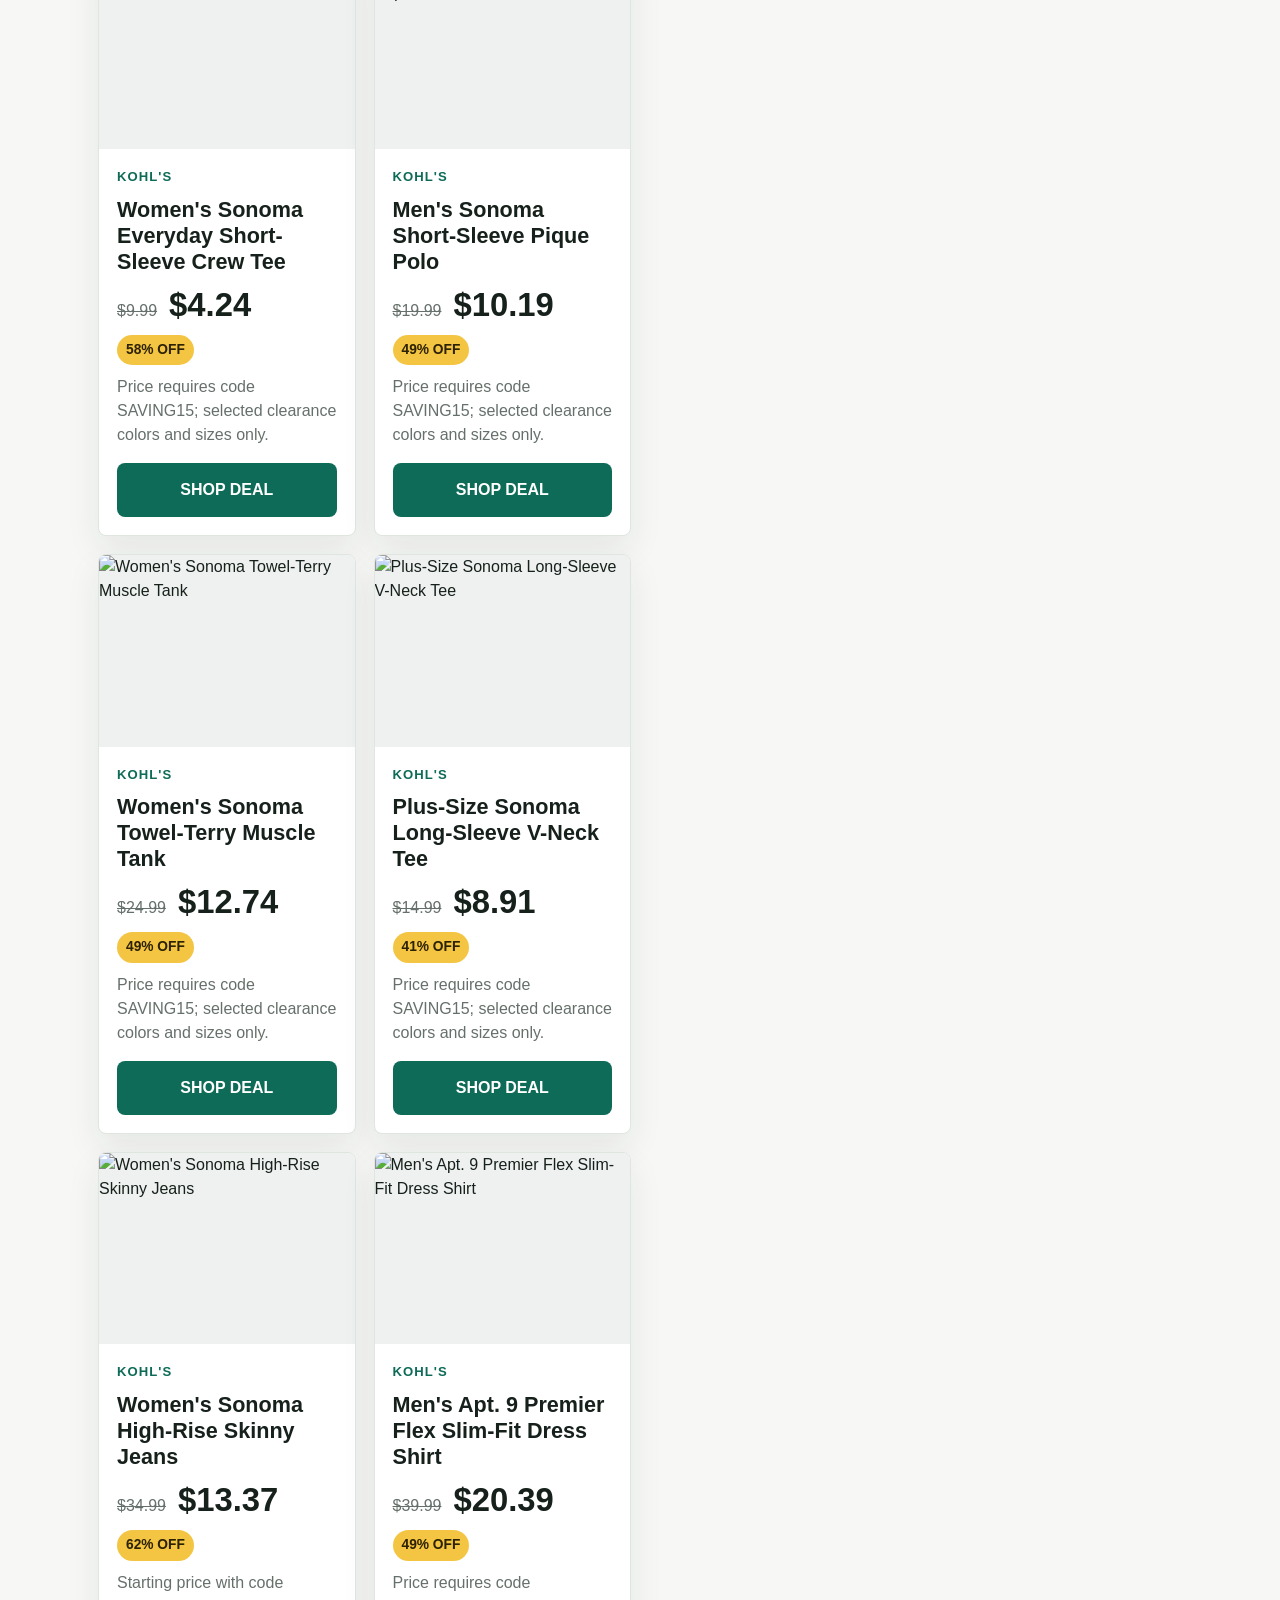
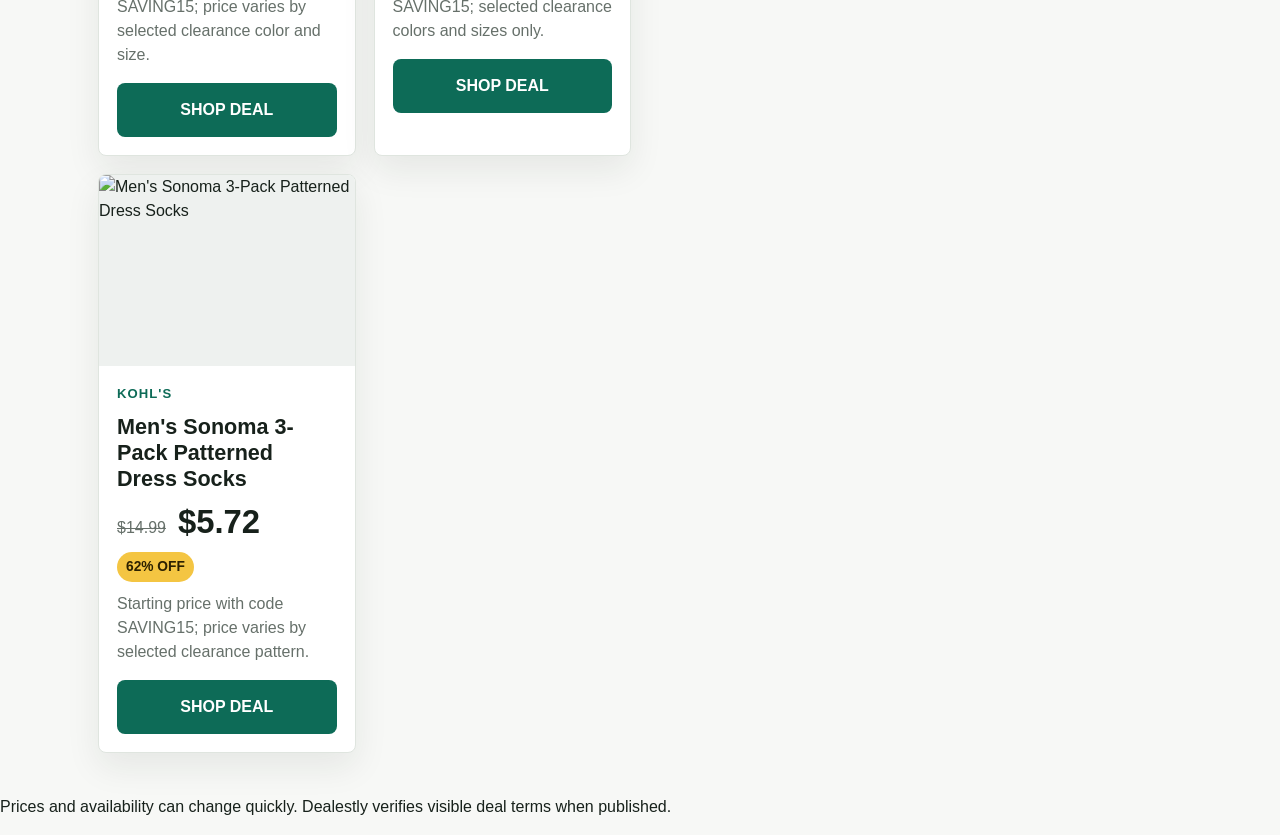
==== commit 321e2635: "Publish Dealestly deals for 2026-09-14" ====
--- a/today.html
+++ b/today.html
@@ -24,13 +24,65 @@
     <section class="today-heading" aria-labelledby="today-title">
       <p class="brand-kicker">Daily deal discovery across major US retailers</p>
       <h1 id="today-title">TODAY'S DEALS</h1>
-      <p class="date-line">September 11, 2026</p>
+      <p class="date-line">September 14, 2026</p>
     </section>
     <section class="content-section featured-section" aria-labelledby="featured-title">
       <div class="section-heading"><h2 id="featured-title">FEATURED TODAY</h2><p>Shown in today's Dealestly Daily video</p></div>
       <div class="deal-grid" aria-label="Featured video deal cards">
       <article class="deal-card">
         <div class="deal-number">#1</div>
+        <img src="https://pisces.bbystatic.com/image2/BestBuy_US/images/products/a69588e3-2c25-4d64-bed1-e855f4fed90d.jpg" alt="Lenovo IdeaPad Slim 3 14-Inch Touchscreen Chromebook">
+        <div class="deal-content">
+          <p class="retailer-name">BEST BUY</p>
+          <h2>Lenovo IdeaPad Slim 3 14-Inch Touchscreen Chromebook</h2>
+          <div class="price-row"><span class="old-price">$419.00</span><span class="current-price">$199.00</span></div>
+          <p class="discount-badge">52% OFF</p>
+          <p class="promo-note">Deal ends September 14</p>
+          <a class="shop-button shop-deal-link" href="https://www.bestbuy.com/product/lenovo-ideapad-slim-3-chromebook-14-2k-touchscreen-laptop-mediatek-kompanio-540-2025-4gb-memory-64gb-emmc-cosmic-blue/JJGH3QCJKR" target="_blank" rel="noopener noreferrer" aria-label="Shop Lenovo IdeaPad Slim 3 14-Inch Touchscreen Chromebook deal" data-analytics="shop-deal" data-deal-section="featured" data-product-name="Lenovo IdeaPad Slim 3 14-Inch Touchscreen Chromebook" data-retailer="Best Buy" data-current-price="199.0" data-product-url="https://www.bestbuy.com/product/lenovo-ideapad-slim-3-chromebook-14-2k-touchscreen-laptop-mediatek-kompanio-540-2025-4gb-memory-64gb-emmc-cosmic-blue/JJGH3QCJKR" data-deal-number="1">SHOP DEAL</a>
+        </div>
+      </article>
+
+      <article class="deal-card">
+        <div class="deal-number">#2</div>
+        <img src="https://pisces.bbystatic.com/image2/BestBuy_US/images/products/6501/6501017_sd.jpg" alt="Beats Studio Pro Wireless Noise-Canceling Headphones">
+        <div class="deal-content">
+          <p class="retailer-name">BEST BUY</p>
+          <h2>Beats Studio Pro Wireless Noise-Canceling Headphones</h2>
+          <div class="price-row"><span class="old-price">$349.99</span><span class="current-price">$169.99</span></div>
+          <p class="discount-badge">51% OFF</p>
+          <p class="promo-note">Best Buy Top Deal</p>
+          <a class="shop-button shop-deal-link" href="https://www.bestbuy.com/product/beats-studio-pro-wireless-noise-cancelling-over-the-ear-headphones-black/JJ8ZHR9K2T" target="_blank" rel="noopener noreferrer" aria-label="Shop Beats Studio Pro Wireless Noise-Canceling Headphones deal" data-analytics="shop-deal" data-deal-section="featured" data-product-name="Beats Studio Pro Wireless Noise-Canceling Headphones" data-retailer="Best Buy" data-current-price="169.99" data-product-url="https://www.bestbuy.com/product/beats-studio-pro-wireless-noise-cancelling-over-the-ear-headphones-black/JJ8ZHR9K2T" data-deal-number="2">SHOP DEAL</a>
+        </div>
+      </article>
+
+      <article class="deal-card">
+        <div class="deal-number">#3</div>
+        <img src="https://pisces.bbystatic.com/image2/BestBuy_US/images/products/f59a17a6-2d7f-46f6-acaa-ac0fbeca7004.png" alt="NIU KQi 100P Foldable Electric Kick Scooter">
+        <div class="deal-content">
+          <p class="retailer-name">BEST BUY</p>
+          <h2>NIU KQi 100P Foldable Electric Kick Scooter</h2>
+          <div class="price-row"><span class="old-price">$699.00</span><span class="current-price">$299.00</span></div>
+          <p class="discount-badge">57% OFF</p>
+          <p class="promo-note">Best Buy Top Deal</p>
+          <a class="shop-button shop-deal-link" href="https://www.bestbuy.com/product/niu-kqi-100p-foldable-electric-kick-scooter-w-22-mi-max-range-18-mph-max-speed-gray/JJGSTSY64R" target="_blank" rel="noopener noreferrer" aria-label="Shop NIU KQi 100P Foldable Electric Kick Scooter deal" data-analytics="shop-deal" data-deal-section="featured" data-product-name="NIU KQi 100P Foldable Electric Kick Scooter" data-retailer="Best Buy" data-current-price="299.0" data-product-url="https://www.bestbuy.com/product/niu-kqi-100p-foldable-electric-kick-scooter-w-22-mi-max-range-18-mph-max-speed-gray/JJGSTSY64R" data-deal-number="3">SHOP DEAL</a>
+        </div>
+      </article>
+
+      <article class="deal-card">
+        <div class="deal-number">#4</div>
+        <img src="https://media.kohlsimg.com/is/image/kohls/1944597_Navy_Plaid?hei=800&amp;op_sharpen=1&amp;wid=800" alt="The Big One Oversized Supersoft Plush Throw Blanket">
+        <div class="deal-content">
+          <p class="retailer-name">KOHL&#x27;S</p>
+          <h2>The Big One Oversized Supersoft Plush Throw Blanket</h2>
+          <div class="price-row"><span class="old-price">$14.99</span><span class="current-price">$7.64</span></div>
+          <p class="discount-badge">49% OFF</p>
+          <p class="promo-note">Price requires code SAVING15; selected clearance patterns only.</p>
+          <a class="shop-button shop-deal-link" href="https://www.kohls.com/product/prd-1944597/the-big-one-super-soft-plush-throw.jsp?color=Navy+Plaid&amp;isClearance=true&amp;topSkuId=78289321" target="_blank" rel="noopener noreferrer" aria-label="Shop The Big One Oversized Supersoft Plush Throw Blanket deal" data-analytics="shop-deal" data-deal-section="featured" data-product-name="The Big One Oversized Supersoft Plush Throw Blanket" data-retailer="Kohl&#x27;s" data-current-price="7.64" data-product-url="https://www.kohls.com/product/prd-1944597/the-big-one-super-soft-plush-throw.jsp?color=Navy+Plaid&amp;isClearance=true&amp;topSkuId=78289321" data-deal-number="4">SHOP DEAL</a>
+        </div>
+      </article>
+
+      <article class="deal-card">
+        <div class="deal-number">#5</div>
         <img src="https://i5.walmartimages.com/seo/Comfort-Spaces-Queen-Comforter-Set-Bedding-Comforter-Set-Queen-with-Side-Pockets-Blue-9-Pc_81edfab4-97b8-49cc-8b3e-ce9970096384.3cddbbb075e5494e4b8fd7777309b5fa.jpeg?odnBg=FFFFFF&amp;odnHeight=576&amp;odnWidth=576" alt="Regency Heights Queen 9-Piece Comforter Set">
         <div class="deal-content">
           <p class="retailer-name">WALMART</p>
@@ -38,98 +90,72 @@
           <div class="price-row"><span class="old-price">$129.99</span><span class="current-price">$49.99</span></div>
           <p class="discount-badge">62% OFF</p>
           <p class="promo-note">Walmart reduced price</p>
-          <a class="shop-button shop-deal-link" href="https://www.walmart.com/ip/Comfort-Spaces-Queen-Comforter-Set-Bedding-Comforter-Set-Queen-with-Side-Pockets-Blue-9-Pc/129158108?athbdg=L1600&amp;classType=VARIANT" target="_blank" rel="noopener noreferrer" aria-label="Shop Regency Heights Queen 9-Piece Comforter Set deal" data-analytics="shop-deal" data-deal-section="featured" data-product-name="Regency Heights Queen 9-Piece Comforter Set" data-retailer="Walmart" data-current-price="49.99" data-product-url="https://www.walmart.com/ip/Comfort-Spaces-Queen-Comforter-Set-Bedding-Comforter-Set-Queen-with-Side-Pockets-Blue-9-Pc/129158108?athbdg=L1600&amp;classType=VARIANT" data-deal-number="1">SHOP DEAL</a>
-        </div>
-      </article>
-
-      <article class="deal-card">
-        <div class="deal-number">#2</div>
-        <img src="https://i5.walmartimages.com/seo/Pok-mon-TCG-Scarlet-Violet-Destined-Rivals-Pok-mon-Center-Elite-Trainer-Box_c62dbeb3-3a13-4c00-ac9f-2ea3a9e189b8.1b6dce81e139c70bb3e9ada3178fa542.jpeg?odnBg=FFFFFF&amp;odnHeight=576&amp;odnWidth=576" alt="Pokemon Destined Rivals Elite Trainer Box">
-        <div class="deal-content">
-          <p class="retailer-name">WALMART</p>
-          <h2>Pokemon Destined Rivals Elite Trainer Box</h2>
-          <div class="price-row"><span class="old-price">$239.99</span><span class="current-price">$114.49</span></div>
-          <p class="discount-badge">52% OFF</p>
-          <p class="promo-note">Walmart marketplace deal</p>
-          <a class="shop-button shop-deal-link" href="https://www.walmart.com/ip/Pok-mon-TCG-Scarlet-Violet-Destined-Rivals-Pok-mon-Center-Elite-Trainer-Box/15718673510?classType=REGULAR&amp;conditionGroupCode=4" target="_blank" rel="noopener noreferrer" aria-label="Shop Pokemon Destined Rivals Elite Trainer Box deal" data-analytics="shop-deal" data-deal-section="featured" data-product-name="Pokemon Destined Rivals Elite Trainer Box" data-retailer="Walmart" data-current-price="114.49" data-product-url="https://www.walmart.com/ip/Pok-mon-TCG-Scarlet-Violet-Destined-Rivals-Pok-mon-Center-Elite-Trainer-Box/15718673510?classType=REGULAR&amp;conditionGroupCode=4" data-deal-number="2">SHOP DEAL</a>
-        </div>
-      </article>
-
-      <article class="deal-card">
-        <div class="deal-number">#3</div>
-        <img src="https://i5.walmartimages.com/seo/Ophanie-22-5-inch-2-Pack-Wood-Floating-Shelves-Hanging-Float-Shelf-for-Wall-Mounted-Decorative-Shelves-6-7-x-23-Inch-Set-of-2-White_abf57cde-51c1-4803-894e-487f78b19286.9c171fb609e5f1ab10e29993498af01f.jpeg?odnBg=FFFFFF&amp;odnHeight=576&amp;odnWidth=576" alt="Ophanie 2-Pack Wood Floating Shelves">
-        <div class="deal-content">
-          <p class="retailer-name">WALMART</p>
-          <h2>Ophanie 2-Pack Wood Floating Shelves</h2>
-          <div class="price-row"><span class="old-price">$44.99</span><span class="current-price">$22.99</span></div>
-          <p class="discount-badge">49% OFF</p>
-          <p class="promo-note">Walmart reduced price</p>
-          <a class="shop-button shop-deal-link" href="https://www.walmart.com/ip/Ophanie-22-5-inch-2-Pack-Wood-Floating-Shelves-Hanging-Float-Shelf-for-Wall-Mounted-Decorative-Shelves-6-7-x-23-Inch-Set-of-2-White/19158262796?athbdg=L1600&amp;classType=VARIANT" target="_blank" rel="noopener noreferrer" aria-label="Shop Ophanie 2-Pack Wood Floating Shelves deal" data-analytics="shop-deal" data-deal-section="featured" data-product-name="Ophanie 2-Pack Wood Floating Shelves" data-retailer="Walmart" data-current-price="22.99" data-product-url="https://www.walmart.com/ip/Ophanie-22-5-inch-2-Pack-Wood-Floating-Shelves-Hanging-Float-Shelf-for-Wall-Mounted-Decorative-Shelves-6-7-x-23-Inch-Set-of-2-White/19158262796?athbdg=L1600&amp;classType=VARIANT" data-deal-number="3">SHOP DEAL</a>
-        </div>
-      </article>
-
-      <article class="deal-card">
-        <div class="deal-number">#4</div>
-        <img src="https://i5.walmartimages.com/seo/JOLLY-CHEF-Disposable-Paper-Bowls-Strong-Soak-Proof-Microwave-Safe-20-oz-Patterned-150-Count_fa1834e0-8116-42fc-810b-efcfe9223803.2f6d01cc35d8c118b44e11f5c3b83eb0.jpeg?odnBg=FFFFFF&amp;odnHeight=576&amp;odnWidth=576" alt="JOLLY CHEF 20-oz Disposable Paper Bowls, 150 Count">
-        <div class="deal-content">
-          <p class="retailer-name">WALMART</p>
-          <h2>JOLLY CHEF 20-oz Disposable Paper Bowls, 150 Count</h2>
-          <div class="price-row"><span class="old-price">$39.99</span><span class="current-price">$20.85</span></div>
-          <p class="discount-badge">48% OFF</p>
-          <p class="promo-note">Walmart deal</p>
-          <a class="shop-button shop-deal-link" href="https://www.walmart.com/ip/JOLLY-CHEF-Disposable-Paper-Bowls-Strong-Soak-Proof-Microwave-Safe-20-oz-Patterned-150-Count/5589002121?athbdg=L1900&amp;classType=REGULAR" target="_blank" rel="noopener noreferrer" aria-label="Shop JOLLY CHEF 20-oz Disposable Paper Bowls, 150 Count deal" data-analytics="shop-deal" data-deal-section="featured" data-product-name="JOLLY CHEF 20-oz Disposable Paper Bowls, 150 Count" data-retailer="Walmart" data-current-price="20.85" data-product-url="https://www.walmart.com/ip/JOLLY-CHEF-Disposable-Paper-Bowls-Strong-Soak-Proof-Microwave-Safe-20-oz-Patterned-150-Count/5589002121?athbdg=L1900&amp;classType=REGULAR" data-deal-number="4">SHOP DEAL</a>
-        </div>
-      </article>
-
-      <article class="deal-card">
-        <div class="deal-number">#5</div>
-        <img src="https://i5.walmartimages.com/seo/Airtight-Food-Storage-Containers-Set-Vtopmart-14pcs-Plastic-Kitchen-and-Pantry-Organization-Canisters-Black_023291a0-7d62-4a6b-9a1d-910ab0379d12.8d8bf99acdb1b79de1781b133a406476.jpeg?odnBg=FFFFFF&amp;odnHeight=576&amp;odnWidth=576" alt="Sindcom 14-Piece Airtight Food Storage Container Set">
-        <div class="deal-content">
-          <p class="retailer-name">WALMART</p>
-          <h2>Sindcom 14-Piece Airtight Food Storage Container Set</h2>
-          <div class="price-row"><span class="old-price">$40.99</span><span class="current-price">$20.99</span></div>
-          <p class="discount-badge">49% OFF</p>
-          <p class="promo-note">Walmart reduced price</p>
-          <a class="shop-button shop-deal-link" href="https://www.walmart.com/ip/Airtight-Food-Storage-Containers-Set-Vtopmart-14pcs-Plastic-Kitchen-and-Pantry-Organization-Canisters-Black/5271041817?athbdg=L1600&amp;classType=VARIANT" target="_blank" rel="noopener noreferrer" aria-label="Shop Sindcom 14-Piece Airtight Food Storage Container Set deal" data-analytics="shop-deal" data-deal-section="featured" data-product-name="Sindcom 14-Piece Airtight Food Storage Container Set" data-retailer="Walmart" data-current-price="20.99" data-product-url="https://www.walmart.com/ip/Airtight-Food-Storage-Containers-Set-Vtopmart-14pcs-Plastic-Kitchen-and-Pantry-Organization-Canisters-Black/5271041817?athbdg=L1600&amp;classType=VARIANT" data-deal-number="5">SHOP DEAL</a>
+          <a class="shop-button shop-deal-link" href="https://www.walmart.com/ip/Comfort-Spaces-Queen-Comforter-Set-Bedding-Comforter-Set-Queen-with-Side-Pockets-Blue-9-Pc/129158108" target="_blank" rel="noopener noreferrer" aria-label="Shop Regency Heights Queen 9-Piece Comforter Set deal" data-analytics="shop-deal" data-deal-section="featured" data-product-name="Regency Heights Queen 9-Piece Comforter Set" data-retailer="Walmart" data-current-price="49.99" data-product-url="https://www.walmart.com/ip/Comfort-Spaces-Queen-Comforter-Set-Bedding-Comforter-Set-Queen-with-Side-Pockets-Blue-9-Pc/129158108" data-deal-number="5">SHOP DEAL</a>
         </div>
       </article>
 
       <article class="deal-card">
         <div class="deal-number">#6</div>
-        <img src="https://i5.walmartimages.com/seo/Versace-Bright-Crystal-Eau-De-Toilette-Spray-Perfume-for-Women-3-Fluid-Ounces_58eb84dd-2389-4e2c-8674-dcd595f2d810.570d4945e8556483d1c4210b38bb5487.jpeg?odnBg=FFFFFF&amp;odnHeight=576&amp;odnWidth=576" alt="Versace Bright Crystal Eau de Toilette, 3 oz">
-        <div class="deal-content">
-          <p class="retailer-name">WALMART</p>
-          <h2>Versace Bright Crystal Eau de Toilette, 3 oz</h2>
-          <div class="price-row"><span class="old-price">$128.00</span><span class="current-price">$68.27</span></div>
-          <p class="discount-badge">47% OFF</p>
-          <p class="promo-note">Walmart reduced price</p>
-          <a class="shop-button shop-deal-link" href="https://www.walmart.com/ip/Versace-3-oz-Versace-Bright-Crystal/34041822?athbdg=L1600&amp;classType=VARIANT" target="_blank" rel="noopener noreferrer" aria-label="Shop Versace Bright Crystal Eau de Toilette, 3 oz deal" data-analytics="shop-deal" data-deal-section="featured" data-product-name="Versace Bright Crystal Eau de Toilette, 3 oz" data-retailer="Walmart" data-current-price="68.27" data-product-url="https://www.walmart.com/ip/Versace-3-oz-Versace-Bright-Crystal/34041822?athbdg=L1600&amp;classType=VARIANT" data-deal-number="6">SHOP DEAL</a>
+        <img src="https://media.kohlsimg.com/is/image/kohls/7863438_Black_White_Gingham?hei=800&amp;op_sharpen=1&amp;wid=800" alt="Women&#x27;s Sonoma Everyday Shift Dress">
+        <div class="deal-content">
+          <p class="retailer-name">KOHL&#x27;S</p>
+          <h2>Women&#x27;s Sonoma Everyday Shift Dress</h2>
+          <div class="price-row"><span class="old-price">$34.99</span><span class="current-price">$16.35</span></div>
+          <p class="discount-badge">53% OFF</p>
+          <p class="promo-note">Price requires code SAVING15; selected clearance colors and sizes only.</p>
+          <a class="shop-button shop-deal-link" href="https://www.kohls.com/product/prd-7863438/womens-sonoma-goods-for-life-everyday-shift-dress.jsp?color=Black+White+Gingham&amp;isClearance=true&amp;topSkuId=68490953" target="_blank" rel="noopener noreferrer" aria-label="Shop Women&#x27;s Sonoma Everyday Shift Dress deal" data-analytics="shop-deal" data-deal-section="featured" data-product-name="Women&#x27;s Sonoma Everyday Shift Dress" data-retailer="Kohl&#x27;s" data-current-price="16.35" data-product-url="https://www.kohls.com/product/prd-7863438/womens-sonoma-goods-for-life-everyday-shift-dress.jsp?color=Black+White+Gingham&amp;isClearance=true&amp;topSkuId=68490953" data-deal-number="6">SHOP DEAL</a>
         </div>
       </article>
 
       <article class="deal-card">
         <div class="deal-number">#7</div>
-        <img src="https://i5.walmartimages.com/seo/Ecetana-Flip-Flops-for-Women-Comfort-Yoga-Mat-Summer-Beach-Thong-Sandals-with-Arch-Support_ec6052c8-b19f-47e6-ac2d-30128c0b6ddd.54337532c248b2f425162a6e505c5a8c.jpeg?odnBg=FFFFFF&amp;odnHeight=573&amp;odnWidth=573" alt="Ecetana Women&#x27;s Yoga-Mat Flip Flops">
-        <div class="deal-content">
-          <p class="retailer-name">WALMART</p>
-          <h2>Ecetana Women&#x27;s Yoga-Mat Flip Flops</h2>
-          <div class="price-row"><span class="old-price">$19.99</span><span class="current-price">$11.99</span></div>
+        <img src="https://pisces.bbystatic.com/image2/BestBuy_US/images/products/da0eadbd-4d4d-4ac8-9ff8-43f8c88c8355.jpg" alt="LG 77-Inch B5 OLED 4K Smart TV">
+        <div class="deal-content">
+          <p class="retailer-name">BEST BUY</p>
+          <h2>LG 77-Inch B5 OLED 4K Smart TV</h2>
+          <div class="price-row"><span class="old-price">$2999.99</span><span class="current-price">$1499.99</span></div>
+          <p class="discount-badge">50% OFF</p>
+          <p class="promo-note">Best Buy Top Deal</p>
+          <a class="shop-button shop-deal-link" href="https://www.bestbuy.com/product/lg-77-class-b5-series-oled-ai-4k-uhd-smart-webos-tv-2025/JJ8VPZTKZW" target="_blank" rel="noopener noreferrer" aria-label="Shop LG 77-Inch B5 OLED 4K Smart TV deal" data-analytics="shop-deal" data-deal-section="featured" data-product-name="LG 77-Inch B5 OLED 4K Smart TV" data-retailer="Best Buy" data-current-price="1499.99" data-product-url="https://www.bestbuy.com/product/lg-77-class-b5-series-oled-ai-4k-uhd-smart-webos-tv-2025/JJ8VPZTKZW" data-deal-number="7">SHOP DEAL</a>
+        </div>
+      </article>
+
+      <article class="deal-card">
+        <div class="deal-number">#8</div>
+        <img src="https://pisces.bbystatic.com/image2/BestBuy_US/images/products/71d1e824-205a-46ae-a5ad-8a5022207b81.jpg" alt="Insignia 50-Inch F50 4K Smart Fire TV">
+        <div class="deal-content">
+          <p class="retailer-name">BEST BUY</p>
+          <h2>Insignia 50-Inch F50 4K Smart Fire TV</h2>
+          <div class="price-row"><span class="old-price">$299.99</span><span class="current-price">$179.99</span></div>
           <p class="discount-badge">40% OFF</p>
-          <p class="promo-note">Walmart reduced price</p>
-          <a class="shop-button shop-deal-link" href="https://www.walmart.com/ip/Ecetana-Flip-Flops-for-Women-Comfort-Yoga-Mat-Summer-Beach-Thong-Sandals-with-Arch-Support/14854956551?athbdg=L1600&amp;classType=VARIANT" target="_blank" rel="noopener noreferrer" aria-label="Shop Ecetana Women&#x27;s Yoga-Mat Flip Flops deal" data-analytics="shop-deal" data-deal-section="featured" data-product-name="Ecetana Women&#x27;s Yoga-Mat Flip Flops" data-retailer="Walmart" data-current-price="11.99" data-product-url="https://www.walmart.com/ip/Ecetana-Flip-Flops-for-Women-Comfort-Yoga-Mat-Summer-Beach-Thong-Sandals-with-Arch-Support/14854956551?athbdg=L1600&amp;classType=VARIANT" data-deal-number="7">SHOP DEAL</a>
-        </div>
-      </article>
-
-      <article class="deal-card">
-        <div class="deal-number">#8</div>
-        <img src="https://media.kohlsimg.com/is/image/kohls/7736869?hei=800&amp;op_sharpen=1&amp;wid=800" alt="Project Genius Viking Sun Compass Metal Puzzle">
-        <div class="deal-content">
-          <p class="retailer-name">KOHL&#x27;S</p>
-          <h2>Project Genius Viking Sun Compass Metal Puzzle</h2>
-          <div class="price-row"><span class="old-price">$11.99</span><span class="current-price">$4.49</span></div>
-          <p class="discount-badge">63% OFF</p>
-          <p class="promo-note">Kohl&#x27;s clearance</p>
-          <a class="shop-button shop-deal-link" href="https://www.kohls.com/product/prd-7736869/project-genius-viking-sun-compass-metal-puzzle.jsp?isClearance=true&amp;topSkuId=78087652" target="_blank" rel="noopener noreferrer" aria-label="Shop Project Genius Viking Sun Compass Metal Puzzle deal" data-analytics="shop-deal" data-deal-section="featured" data-product-name="Project Genius Viking Sun Compass Metal Puzzle" data-retailer="Kohl&#x27;s" data-current-price="4.49" data-product-url="https://www.kohls.com/product/prd-7736869/project-genius-viking-sun-compass-metal-puzzle.jsp?isClearance=true&amp;topSkuId=78087652" data-deal-number="8">SHOP DEAL</a>
+          <p class="promo-note">Best Buy Top Deal</p>
+          <a class="shop-button shop-deal-link" href="https://www.bestbuy.com/product/insignia-50-class-f50-series-led-4k-uhd-smart-fire-tv/J2FPJKSFVR" target="_blank" rel="noopener noreferrer" aria-label="Shop Insignia 50-Inch F50 4K Smart Fire TV deal" data-analytics="shop-deal" data-deal-section="featured" data-product-name="Insignia 50-Inch F50 4K Smart Fire TV" data-retailer="Best Buy" data-current-price="179.99" data-product-url="https://www.bestbuy.com/product/insignia-50-class-f50-series-led-4k-uhd-smart-fire-tv/J2FPJKSFVR" data-deal-number="8">SHOP DEAL</a>
+        </div>
+      </article>
+
+      <article class="deal-card">
+        <div class="deal-number">#9</div>
+        <img src="https://media.kohlsimg.com/is/image/kohls/5806004_Craft_Americana?hei=800&amp;op_sharpen=1&amp;wid=800" alt="Men&#x27;s Sonoma Perfect-Length Short-Sleeve Button-Down Shirt">
+        <div class="deal-content">
+          <p class="retailer-name">KOHL&#x27;S</p>
+          <h2>Men&#x27;s Sonoma Perfect-Length Short-Sleeve Button-Down Shirt</h2>
+          <div class="price-row"><span class="old-price">$34.99</span><span class="current-price">$17.84</span></div>
+          <p class="discount-badge">49% OFF</p>
+          <p class="promo-note">Price requires code SAVING15; selected clearance colors and sizes only.</p>
+          <a class="shop-button shop-deal-link" href="https://www.kohls.com/product/prd-5806004/mens-sonoma-goods-for-life-short-sleeve-perfect-length-button-down-shirt.jsp?color=Craft+Americana&amp;isClearance=true&amp;topSkuId=74013429" target="_blank" rel="noopener noreferrer" aria-label="Shop Men&#x27;s Sonoma Perfect-Length Short-Sleeve Button-Down Shirt deal" data-analytics="shop-deal" data-deal-section="featured" data-product-name="Men&#x27;s Sonoma Perfect-Length Short-Sleeve Button-Down Shirt" data-retailer="Kohl&#x27;s" data-current-price="17.84" data-product-url="https://www.kohls.com/product/prd-5806004/mens-sonoma-goods-for-life-short-sleeve-perfect-length-button-down-shirt.jsp?color=Craft+Americana&amp;isClearance=true&amp;topSkuId=74013429" data-deal-number="9">SHOP DEAL</a>
+        </div>
+      </article>
+
+      <article class="deal-card">
+        <div class="deal-number">#10</div>
+        <img src="https://media.kohlsimg.com/is/image/kohls/7876516_Brown?hei=800&amp;op_sharpen=1&amp;wid=800" alt="SO Gladiator Women&#x27;s Lace-Up Sandals">
+        <div class="deal-content">
+          <p class="retailer-name">KOHL&#x27;S</p>
+          <h2>SO Gladiator Women&#x27;s Lace-Up Sandals</h2>
+          <div class="price-row"><span class="old-price">$49.99</span><span class="current-price">$23.36</span></div>
+          <p class="discount-badge">53% OFF</p>
+          <p class="promo-note">Price requires code SAVING15; selected clearance sizes only.</p>
+          <a class="shop-button shop-deal-link" href="https://www.kohls.com/product/prd-7876516/so-gladiator-womens-lace-up-sandals.jsp?color=Brown&amp;isClearance=true&amp;topSkuId=28661029" target="_blank" rel="noopener noreferrer" aria-label="Shop SO Gladiator Women&#x27;s Lace-Up Sandals deal" data-analytics="shop-deal" data-deal-section="featured" data-product-name="SO Gladiator Women&#x27;s Lace-Up Sandals" data-retailer="Kohl&#x27;s" data-current-price="23.36" data-product-url="https://www.kohls.com/product/prd-7876516/so-gladiator-womens-lace-up-sandals.jsp?color=Brown&amp;isClearance=true&amp;topSkuId=28661029" data-deal-number="10">SHOP DEAL</a>
         </div>
       </article>
       </div>
@@ -137,182 +163,141 @@
     <section class="content-section" aria-labelledby="all-title">
       <div class="section-heading"><h2 id="all-title">ALL TODAY'S DEALS</h2><p>Additional fresh deals from today's scan</p></div>
       <div class="deal-grid" aria-label="Additional deal cards">
-        <section class="deal-category" aria-label="Family &amp; Kids">
-          <h3>Family &amp; Kids</h3>
-          <div class="deal-grid">
-      <article class="deal-card">
-
-        <img src="assets/dealestly-placeholder.svg" alt="Girls 6-20 SO Relaxed Seamed Joggers">
-        <div class="deal-content">
-          <p class="retailer-name">KOHL&#x27;S</p>
-          <h2>Girls 6-20 SO Relaxed Seamed Joggers</h2>
-          <div class="price-row"><span class="old-price">$26.99</span><span class="current-price">$9.44</span></div>
-          <p class="discount-badge">65% OFF</p>
-          <p class="promo-note">Kohl&#x27;s clearance</p>
-          <a class="shop-button shop-deal-link" href="https://www.kohls.com/product/prd-7527465/girls-6-20-so-relaxed-seamed-joggers-in-regular-plus-size.jsp?color=Black+Luxe&amp;isClearance=true&amp;topSkuId=28209190" target="_blank" rel="noopener noreferrer" aria-label="Shop Girls 6-20 SO Relaxed Seamed Joggers deal" data-analytics="shop-deal" data-deal-section="additional" data-product-name="Girls 6-20 SO Relaxed Seamed Joggers" data-retailer="Kohl&#x27;s" data-current-price="9.44" data-product-url="https://www.kohls.com/product/prd-7527465/girls-6-20-so-relaxed-seamed-joggers-in-regular-plus-size.jsp?color=Black+Luxe&amp;isClearance=true&amp;topSkuId=28209190">SHOP DEAL</a>
-        </div>
-      </article>
-
-      <article class="deal-card">
-
-        <img src="assets/dealestly-placeholder.svg" alt="Boys 8-20 Sonoma Retro Gym Graphic Tee">
-        <div class="deal-content">
-          <p class="retailer-name">KOHL&#x27;S</p>
-          <h2>Boys 8-20 Sonoma Retro Gym Graphic Tee</h2>
-          <div class="price-row"><span class="old-price">$11.99</span><span class="current-price">$3.59</span></div>
-          <p class="discount-badge">70% OFF</p>
-          <p class="promo-note">Kohl&#x27;s clearance</p>
-          <a class="shop-button shop-deal-link" href="https://www.kohls.com/product/prd-7805918/boys-8-20-sonoma-goods-for-life-retro-gym-graphic-tee-in-regular-husky.jsp?color=Blue+Gamer&amp;isClearance=true&amp;topSkuId=62149530" target="_blank" rel="noopener noreferrer" aria-label="Shop Boys 8-20 Sonoma Retro Gym Graphic Tee deal" data-analytics="shop-deal" data-deal-section="additional" data-product-name="Boys 8-20 Sonoma Retro Gym Graphic Tee" data-retailer="Kohl&#x27;s" data-current-price="3.59" data-product-url="https://www.kohls.com/product/prd-7805918/boys-8-20-sonoma-goods-for-life-retro-gym-graphic-tee-in-regular-husky.jsp?color=Blue+Gamer&amp;isClearance=true&amp;topSkuId=62149530">SHOP DEAL</a>
-        </div>
-      </article>
-
-      <article class="deal-card">
-
-        <img src="assets/dealestly-placeholder.svg" alt="Girls 4-12 Jumping Beans French Terry Shorts">
-        <div class="deal-content">
-          <p class="retailer-name">KOHL&#x27;S</p>
-          <h2>Girls 4-12 Jumping Beans French Terry Shorts</h2>
-          <div class="price-row"><span class="old-price">$9.99</span><span class="current-price">$2.99</span></div>
-          <p class="discount-badge">70% OFF</p>
-          <p class="promo-note">Kohl&#x27;s clearance</p>
-          <a class="shop-button shop-deal-link" href="https://www.kohls.com/product/prd-7831141/girls-4-12-jumping-beans-french-terry-shorts.jsp?color=Black+Luxe&amp;isClearance=true&amp;topSkuId=19560660" target="_blank" rel="noopener noreferrer" aria-label="Shop Girls 4-12 Jumping Beans French Terry Shorts deal" data-analytics="shop-deal" data-deal-section="additional" data-product-name="Girls 4-12 Jumping Beans French Terry Shorts" data-retailer="Kohl&#x27;s" data-current-price="2.99" data-product-url="https://www.kohls.com/product/prd-7831141/girls-4-12-jumping-beans-french-terry-shorts.jsp?color=Black+Luxe&amp;isClearance=true&amp;topSkuId=19560660">SHOP DEAL</a>
-        </div>
-      </article>
-          </div>
-        </section>
-
         <section class="deal-category" aria-label="Fashion">
           <h3>Fashion</h3>
           <div class="deal-grid">
       <article class="deal-card">
 
-        <img src="assets/dealestly-placeholder.svg" alt="MINTREUS Women&#x27;s Knit Two-Piece Lounge Set">
-        <div class="deal-content">
-          <p class="retailer-name">WALMART</p>
-          <h2>MINTREUS Women&#x27;s Knit Two-Piece Lounge Set</h2>
-          <div class="price-row"><span class="old-price">$33.99</span><span class="current-price">$18.19</span></div>
-          <p class="discount-badge">46% OFF</p>
-          <p class="promo-note">Walmart reduced price</p>
-          <a class="shop-button shop-deal-link" href="https://www.walmart.com/ip/MINTREUS-Lounge-Sets-for-Women-Knit-Short-Sleeve-Tops-and-Long-Pants-Soft-Comfy-Pajamas-Set-Oversized-2-Piece-Outfits/14277256777?athbdg=L1600&amp;classType=VARIANT" target="_blank" rel="noopener noreferrer" aria-label="Shop MINTREUS Women&#x27;s Knit Two-Piece Lounge Set deal" data-analytics="shop-deal" data-deal-section="additional" data-product-name="MINTREUS Women&#x27;s Knit Two-Piece Lounge Set" data-retailer="Walmart" data-current-price="18.19" data-product-url="https://www.walmart.com/ip/MINTREUS-Lounge-Sets-for-Women-Knit-Short-Sleeve-Tops-and-Long-Pants-Soft-Comfy-Pajamas-Set-Oversized-2-Piece-Outfits/14277256777?athbdg=L1600&amp;classType=VARIANT">SHOP DEAL</a>
-        </div>
-      </article>
-
-      <article class="deal-card">
-
-        <img src="assets/dealestly-placeholder.svg" alt="Fantaslook Women&#x27;s Plus-Size Floral Tunic Top">
-        <div class="deal-content">
-          <p class="retailer-name">WALMART</p>
-          <h2>Fantaslook Women&#x27;s Plus-Size Floral Tunic Top</h2>
-          <div class="price-row"><span class="old-price">$24.99</span><span class="current-price">$13.89</span></div>
-          <p class="discount-badge">44% OFF</p>
-          <p class="promo-note">Walmart reduced price</p>
-          <a class="shop-button shop-deal-link" href="https://www.walmart.com/ip/Fantaslook-Womens-Plus-Size-Tops-Tunic-Short-Sleeve-Shirts-Floral-Blouses-Loose-Summer-Tops/19232865142?athbdg=L1600&amp;classType=VARIANT" target="_blank" rel="noopener noreferrer" aria-label="Shop Fantaslook Women&#x27;s Plus-Size Floral Tunic Top deal" data-analytics="shop-deal" data-deal-section="additional" data-product-name="Fantaslook Women&#x27;s Plus-Size Floral Tunic Top" data-retailer="Walmart" data-current-price="13.89" data-product-url="https://www.walmart.com/ip/Fantaslook-Womens-Plus-Size-Tops-Tunic-Short-Sleeve-Shirts-Floral-Blouses-Loose-Summer-Tops/19232865142?athbdg=L1600&amp;classType=VARIANT">SHOP DEAL</a>
-        </div>
-      </article>
-
-      <article class="deal-card">
-
-        <img src="assets/dealestly-placeholder.svg" alt="Women&#x27;s Croft &amp; Barrow Elbow-Sleeve Splitneck Top">
-        <div class="deal-content">
-          <p class="retailer-name">KOHL&#x27;S</p>
-          <h2>Women&#x27;s Croft &amp; Barrow Elbow-Sleeve Splitneck Top</h2>
-          <div class="price-row"><span class="old-price">$17.99</span><span class="current-price">$5.84</span></div>
-          <p class="discount-badge">68% OFF</p>
-          <p class="promo-note">Kohl&#x27;s clearance</p>
-          <a class="shop-button shop-deal-link" href="https://www.kohls.com/product/prd-4887344/womens-croft-barrow-elbow-sleeve-splitneck-top.jsp?color=Coral+Spring+Tile&amp;isClearance=true&amp;topSkuId=82478794" target="_blank" rel="noopener noreferrer" aria-label="Shop Women&#x27;s Croft &amp; Barrow Elbow-Sleeve Splitneck Top deal" data-analytics="shop-deal" data-deal-section="additional" data-product-name="Women&#x27;s Croft &amp; Barrow Elbow-Sleeve Splitneck Top" data-retailer="Kohl&#x27;s" data-current-price="5.84" data-product-url="https://www.kohls.com/product/prd-4887344/womens-croft-barrow-elbow-sleeve-splitneck-top.jsp?color=Coral+Spring+Tile&amp;isClearance=true&amp;topSkuId=82478794">SHOP DEAL</a>
-        </div>
-      </article>
-
-      <article class="deal-card">
-
-        <img src="assets/dealestly-placeholder.svg" alt="Women&#x27;s Croft &amp; Barrow Pleated Tank Top">
+        <img src="https://media.kohlsimg.com/is/image/kohls/3500577_Coral_Blue_Fresh_Tile?hei=800&amp;op_sharpen=1&amp;wid=800" alt="Women&#x27;s Croft &amp; Barrow Essential Crewneck Tee">
+        <div class="deal-content">
+          <p class="retailer-name">KOHL&#x27;S</p>
+          <h2>Women&#x27;s Croft &amp; Barrow Essential Crewneck Tee</h2>
+          <div class="price-row"><span class="old-price">$11.99</span><span class="current-price">$5.60</span></div>
+          <p class="discount-badge">53% OFF</p>
+          <p class="promo-note">Price requires code SAVING15; selected clearance colors and sizes only.</p>
+          <a class="shop-button shop-deal-link" href="https://www.kohls.com/product/prd-3500577/womens-croft-barrow-essential-crewneck-tee.jsp?color=Coral+Blue+Fresh+Tile&amp;isClearance=true&amp;topSkuId=28080325" target="_blank" rel="noopener noreferrer" aria-label="Shop Women&#x27;s Croft &amp; Barrow Essential Crewneck Tee deal" data-analytics="shop-deal" data-deal-section="additional" data-product-name="Women&#x27;s Croft &amp; Barrow Essential Crewneck Tee" data-retailer="Kohl&#x27;s" data-current-price="5.6" data-product-url="https://www.kohls.com/product/prd-3500577/womens-croft-barrow-essential-crewneck-tee.jsp?color=Coral+Blue+Fresh+Tile&amp;isClearance=true&amp;topSkuId=28080325">SHOP DEAL</a>
+        </div>
+      </article>
+
+      <article class="deal-card">
+
+        <img src="https://media.kohlsimg.com/is/image/kohls/5522983_Ametheyst_Sun_Floral?hei=800&amp;op_sharpen=1&amp;wid=800" alt="Women&#x27;s Croft &amp; Barrow Pleated Tank Top">
         <div class="deal-content">
           <p class="retailer-name">KOHL&#x27;S</p>
           <h2>Women&#x27;s Croft &amp; Barrow Pleated Tank Top</h2>
-          <div class="price-row"><span class="old-price">$19.99</span><span class="current-price">$6.49</span></div>
-          <p class="discount-badge">68% OFF</p>
-          <p class="promo-note">Kohl&#x27;s clearance</p>
-          <a class="shop-button shop-deal-link" href="https://www.kohls.com/product/prd-5522983/womens-croft-barrow-pleated-tank-top.jsp?color=Ametheyst+Sun+Floral&amp;isClearance=true&amp;topSkuId=53632543" target="_blank" rel="noopener noreferrer" aria-label="Shop Women&#x27;s Croft &amp; Barrow Pleated Tank Top deal" data-analytics="shop-deal" data-deal-section="additional" data-product-name="Women&#x27;s Croft &amp; Barrow Pleated Tank Top" data-retailer="Kohl&#x27;s" data-current-price="6.49" data-product-url="https://www.kohls.com/product/prd-5522983/womens-croft-barrow-pleated-tank-top.jsp?color=Ametheyst+Sun+Floral&amp;isClearance=true&amp;topSkuId=53632543">SHOP DEAL</a>
-        </div>
-      </article>
-
-      <article class="deal-card">
-
-        <img src="assets/dealestly-placeholder.svg" alt="Women&#x27;s Apt. 9 Short-Sleeve Embellished Top">
-        <div class="deal-content">
-          <p class="retailer-name">KOHL&#x27;S</p>
-          <h2>Women&#x27;s Apt. 9 Short-Sleeve Embellished Top</h2>
-          <div class="price-row"><span class="old-price">$27.99</span><span class="current-price">$8.39</span></div>
-          <p class="discount-badge">70% OFF</p>
-          <p class="promo-note">Kohl&#x27;s clearance</p>
-          <a class="shop-button shop-deal-link" href="https://www.kohls.com/product/prd-7417085/womens-apt-9-short-sleeve-embellished-top.jsp?color=Mint+Flower&amp;isClearance=true&amp;topSkuId=68552315" target="_blank" rel="noopener noreferrer" aria-label="Shop Women&#x27;s Apt. 9 Short-Sleeve Embellished Top deal" data-analytics="shop-deal" data-deal-section="additional" data-product-name="Women&#x27;s Apt. 9 Short-Sleeve Embellished Top" data-retailer="Kohl&#x27;s" data-current-price="8.39" data-product-url="https://www.kohls.com/product/prd-7417085/womens-apt-9-short-sleeve-embellished-top.jsp?color=Mint+Flower&amp;isClearance=true&amp;topSkuId=68552315">SHOP DEAL</a>
-        </div>
-      </article>
-
-      <article class="deal-card">
-
-        <img src="assets/dealestly-placeholder.svg" alt="Men&#x27;s Sonoma Short-Sleeve Pique Polo">
+          <div class="price-row"><span class="old-price">$19.99</span><span class="current-price">$9.34</span></div>
+          <p class="discount-badge">53% OFF</p>
+          <p class="promo-note">Price requires code SAVING15; selected clearance colors and sizes only.</p>
+          <a class="shop-button shop-deal-link" href="https://www.kohls.com/product/prd-5522983/womens-croft-barrow-pleated-tank-top.jsp?color=Ametheyst+Sun+Floral&amp;isClearance=true&amp;topSkuId=53632543" target="_blank" rel="noopener noreferrer" aria-label="Shop Women&#x27;s Croft &amp; Barrow Pleated Tank Top deal" data-analytics="shop-deal" data-deal-section="additional" data-product-name="Women&#x27;s Croft &amp; Barrow Pleated Tank Top" data-retailer="Kohl&#x27;s" data-current-price="9.34" data-product-url="https://www.kohls.com/product/prd-5522983/womens-croft-barrow-pleated-tank-top.jsp?color=Ametheyst+Sun+Floral&amp;isClearance=true&amp;topSkuId=53632543">SHOP DEAL</a>
+        </div>
+      </article>
+
+      <article class="deal-card">
+
+        <img src="https://media.kohlsimg.com/is/image/kohls/6530242_Black?hei=800&amp;op_sharpen=1&amp;wid=800" alt="Women&#x27;s Sonoma Everyday Short-Sleeve Crew Tee">
+        <div class="deal-content">
+          <p class="retailer-name">KOHL&#x27;S</p>
+          <h2>Women&#x27;s Sonoma Everyday Short-Sleeve Crew Tee</h2>
+          <div class="price-row"><span class="old-price">$9.99</span><span class="current-price">$4.24</span></div>
+          <p class="discount-badge">58% OFF</p>
+          <p class="promo-note">Price requires code SAVING15; selected clearance colors and sizes only.</p>
+          <a class="shop-button shop-deal-link" href="https://www.kohls.com/product/prd-6530242/womens-sonoma-goods-for-life-everyday-short-sleeve-crew-tee.jsp?isClearance=true&amp;topSkuId=74557288" target="_blank" rel="noopener noreferrer" aria-label="Shop Women&#x27;s Sonoma Everyday Short-Sleeve Crew Tee deal" data-analytics="shop-deal" data-deal-section="additional" data-product-name="Women&#x27;s Sonoma Everyday Short-Sleeve Crew Tee" data-retailer="Kohl&#x27;s" data-current-price="4.24" data-product-url="https://www.kohls.com/product/prd-6530242/womens-sonoma-goods-for-life-everyday-short-sleeve-crew-tee.jsp?isClearance=true&amp;topSkuId=74557288">SHOP DEAL</a>
+        </div>
+      </article>
+
+      <article class="deal-card">
+
+        <img src="https://media.kohlsimg.com/is/image/kohls/5674146_Yellow_And_Navy_Stripe?hei=800&amp;op_sharpen=1&amp;wid=800" alt="Men&#x27;s Sonoma Short-Sleeve Pique Polo">
         <div class="deal-content">
           <p class="retailer-name">KOHL&#x27;S</p>
           <h2>Men&#x27;s Sonoma Short-Sleeve Pique Polo</h2>
-          <div class="price-row"><span class="old-price">$19.99</span><span class="current-price">$5.99</span></div>
-          <p class="discount-badge">70% OFF</p>
-          <p class="promo-note">Kohl&#x27;s clearance</p>
-          <a class="shop-button shop-deal-link" href="https://www.kohls.com/product/prd-5674146/mens-sonoma-goods-for-life-short-sleeve-pique-polo.jsp?color=Yellow+And+Navy+Stripe&amp;isClearance=true&amp;topSkuId=18984307" target="_blank" rel="noopener noreferrer" aria-label="Shop Men&#x27;s Sonoma Short-Sleeve Pique Polo deal" data-analytics="shop-deal" data-deal-section="additional" data-product-name="Men&#x27;s Sonoma Short-Sleeve Pique Polo" data-retailer="Kohl&#x27;s" data-current-price="5.99" data-product-url="https://www.kohls.com/product/prd-5674146/mens-sonoma-goods-for-life-short-sleeve-pique-polo.jsp?color=Yellow+And+Navy+Stripe&amp;isClearance=true&amp;topSkuId=18984307">SHOP DEAL</a>
+          <div class="price-row"><span class="old-price">$19.99</span><span class="current-price">$10.19</span></div>
+          <p class="discount-badge">49% OFF</p>
+          <p class="promo-note">Price requires code SAVING15; selected clearance colors and sizes only.</p>
+          <a class="shop-button shop-deal-link" href="https://www.kohls.com/product/prd-5674146/mens-sonoma-goods-for-life-short-sleeve-pique-polo.jsp?color=Yellow+And+Navy+Stripe&amp;isClearance=true&amp;topSkuId=18984307" target="_blank" rel="noopener noreferrer" aria-label="Shop Men&#x27;s Sonoma Short-Sleeve Pique Polo deal" data-analytics="shop-deal" data-deal-section="additional" data-product-name="Men&#x27;s Sonoma Short-Sleeve Pique Polo" data-retailer="Kohl&#x27;s" data-current-price="10.19" data-product-url="https://www.kohls.com/product/prd-5674146/mens-sonoma-goods-for-life-short-sleeve-pique-polo.jsp?color=Yellow+And+Navy+Stripe&amp;isClearance=true&amp;topSkuId=18984307">SHOP DEAL</a>
+        </div>
+      </article>
+
+      <article class="deal-card">
+
+        <img src="https://media.kohlsimg.com/is/image/kohls/8068522_Laney_Plum?hei=800&amp;op_sharpen=1&amp;wid=800" alt="Women&#x27;s Sonoma Towel-Terry Muscle Tank">
+        <div class="deal-content">
+          <p class="retailer-name">KOHL&#x27;S</p>
+          <h2>Women&#x27;s Sonoma Towel-Terry Muscle Tank</h2>
+          <div class="price-row"><span class="old-price">$24.99</span><span class="current-price">$12.74</span></div>
+          <p class="discount-badge">49% OFF</p>
+          <p class="promo-note">Price requires code SAVING15; selected clearance colors and sizes only.</p>
+          <a class="shop-button shop-deal-link" href="https://www.kohls.com/product/prd-8068522/womens-sonoma-goods-for-life-towel-terry-muscle-tank-top.jsp?color=Laney+Plum&amp;isClearance=true&amp;topSkuId=30972759" target="_blank" rel="noopener noreferrer" aria-label="Shop Women&#x27;s Sonoma Towel-Terry Muscle Tank deal" data-analytics="shop-deal" data-deal-section="additional" data-product-name="Women&#x27;s Sonoma Towel-Terry Muscle Tank" data-retailer="Kohl&#x27;s" data-current-price="12.74" data-product-url="https://www.kohls.com/product/prd-8068522/womens-sonoma-goods-for-life-towel-terry-muscle-tank-top.jsp?color=Laney+Plum&amp;isClearance=true&amp;topSkuId=30972759">SHOP DEAL</a>
+        </div>
+      </article>
+
+      <article class="deal-card">
+
+        <img src="https://media.kohlsimg.com/is/image/kohls/6919071_Vital_White?hei=800&amp;op_sharpen=1&amp;wid=800" alt="Plus-Size Sonoma Long-Sleeve V-Neck Tee">
+        <div class="deal-content">
+          <p class="retailer-name">KOHL&#x27;S</p>
+          <h2>Plus-Size Sonoma Long-Sleeve V-Neck Tee</h2>
+          <div class="price-row"><span class="old-price">$14.99</span><span class="current-price">$8.91</span></div>
+          <p class="discount-badge">41% OFF</p>
+          <p class="promo-note">Price requires code SAVING15; selected clearance colors and sizes only.</p>
+          <a class="shop-button shop-deal-link" href="https://www.kohls.com/product/prd-6919071/plus-size-sonoma-goods-for-life-everyday-long-sleeve-v-neck-tee.jsp?color=Vital+White&amp;isClearance=true&amp;topSkuId=29699747" target="_blank" rel="noopener noreferrer" aria-label="Shop Plus-Size Sonoma Long-Sleeve V-Neck Tee deal" data-analytics="shop-deal" data-deal-section="additional" data-product-name="Plus-Size Sonoma Long-Sleeve V-Neck Tee" data-retailer="Kohl&#x27;s" data-current-price="8.91" data-product-url="https://www.kohls.com/product/prd-6919071/plus-size-sonoma-goods-for-life-everyday-long-sleeve-v-neck-tee.jsp?color=Vital+White&amp;isClearance=true&amp;topSkuId=29699747">SHOP DEAL</a>
+        </div>
+      </article>
+
+      <article class="deal-card">
+
+        <img src="https://media.kohlsimg.com/is/image/kohls/6893694_Dark_Rinse?hei=800&amp;op_sharpen=1&amp;wid=800" alt="Women&#x27;s Sonoma High-Rise Skinny Jeans">
+        <div class="deal-content">
+          <p class="retailer-name">KOHL&#x27;S</p>
+          <h2>Women&#x27;s Sonoma High-Rise Skinny Jeans</h2>
+          <div class="price-row"><span class="old-price">$34.99</span><span class="current-price">$13.37</span></div>
+          <p class="discount-badge">62% OFF</p>
+          <p class="promo-note">Starting price with code SAVING15; price varies by selected clearance color and size.</p>
+          <a class="shop-button shop-deal-link" href="https://www.kohls.com/product/prd-6893694/womens-sonoma-goods-for-life-high-rise-skinny-jeans.jsp?color=Dark+Rinse&amp;isClearance=true&amp;topSkuId=61371419" target="_blank" rel="noopener noreferrer" aria-label="Shop Women&#x27;s Sonoma High-Rise Skinny Jeans deal" data-analytics="shop-deal" data-deal-section="additional" data-product-name="Women&#x27;s Sonoma High-Rise Skinny Jeans" data-retailer="Kohl&#x27;s" data-current-price="13.37" data-product-url="https://www.kohls.com/product/prd-6893694/womens-sonoma-goods-for-life-high-rise-skinny-jeans.jsp?color=Dark+Rinse&amp;isClearance=true&amp;topSkuId=61371419">SHOP DEAL</a>
+        </div>
+      </article>
+
+      <article class="deal-card">
+
+        <img src="https://media.kohlsimg.com/is/image/kohls/6422226_Purple_Mini_Geo?hei=800&amp;op_sharpen=1&amp;wid=800" alt="Men&#x27;s Apt. 9 Premier Flex Slim-Fit Dress Shirt">
+        <div class="deal-content">
+          <p class="retailer-name">KOHL&#x27;S</p>
+          <h2>Men&#x27;s Apt. 9 Premier Flex Slim-Fit Dress Shirt</h2>
+          <div class="price-row"><span class="old-price">$39.99</span><span class="current-price">$20.39</span></div>
+          <p class="discount-badge">49% OFF</p>
+          <p class="promo-note">Price requires code SAVING15; selected clearance colors and sizes only.</p>
+          <a class="shop-button shop-deal-link" href="https://www.kohls.com/product/prd-6422226/mens-apt-9-premier-flex-slim-fit-dress-shirt.jsp?color=Purple+Mini+Geo&amp;isClearance=true&amp;topSkuId=18964064" target="_blank" rel="noopener noreferrer" aria-label="Shop Men&#x27;s Apt. 9 Premier Flex Slim-Fit Dress Shirt deal" data-analytics="shop-deal" data-deal-section="additional" data-product-name="Men&#x27;s Apt. 9 Premier Flex Slim-Fit Dress Shirt" data-retailer="Kohl&#x27;s" data-current-price="20.39" data-product-url="https://www.kohls.com/product/prd-6422226/mens-apt-9-premier-flex-slim-fit-dress-shirt.jsp?color=Purple+Mini+Geo&amp;isClearance=true&amp;topSkuId=18964064">SHOP DEAL</a>
+        </div>
+      </article>
+
+      <article class="deal-card">
+
+        <img src="https://media.kohlsimg.com/is/image/kohls/5302030_Grey_Blue_Floral?hei=800&amp;op_sharpen=1&amp;wid=800" alt="Men&#x27;s Sonoma 3-Pack Patterned Dress Socks">
+        <div class="deal-content">
+          <p class="retailer-name">KOHL&#x27;S</p>
+          <h2>Men&#x27;s Sonoma 3-Pack Patterned Dress Socks</h2>
+          <div class="price-row"><span class="old-price">$14.99</span><span class="current-price">$5.72</span></div>
+          <p class="discount-badge">62% OFF</p>
+          <p class="promo-note">Starting price with code SAVING15; price varies by selected clearance pattern.</p>
+          <a class="shop-button shop-deal-link" href="https://www.kohls.com/product/prd-5302030/mens-sonoma-goods-for-life-3-pack-patterned-dress-socks.jsp?color=Grey+Blue+Floral&amp;isClearance=true&amp;topSkuId=68853645" target="_blank" rel="noopener noreferrer" aria-label="Shop Men&#x27;s Sonoma 3-Pack Patterned Dress Socks deal" data-analytics="shop-deal" data-deal-section="additional" data-product-name="Men&#x27;s Sonoma 3-Pack Patterned Dress Socks" data-retailer="Kohl&#x27;s" data-current-price="5.72" data-product-url="https://www.kohls.com/product/prd-5302030/mens-sonoma-goods-for-life-3-pack-patterned-dress-socks.jsp?color=Grey+Blue+Floral&amp;isClearance=true&amp;topSkuId=68853645">SHOP DEAL</a>
         </div>
       </article>
           </div>
         </section>
 
-        <section class="deal-category" aria-label="Household">
-          <h3>Household</h3>
+        <section class="deal-category" aria-label="Home">
+          <h3>Home</h3>
           <div class="deal-grid">
       <article class="deal-card">
 
-        <img src="assets/dealestly-placeholder.svg" alt="aphouse Ocean-Fresh Laundry Scent Booster Beads, 24 oz">
-        <div class="deal-content">
-          <p class="retailer-name">WALMART</p>
-          <h2>aphouse Ocean-Fresh Laundry Scent Booster Beads, 24 oz</h2>
-          <div class="price-row"><span class="old-price">$29.99</span><span class="current-price">$15.99</span></div>
-          <p class="discount-badge">47% OFF</p>
-          <p class="promo-note">Walmart reduced price</p>
-          <a class="shop-button shop-deal-link" href="https://www.walmart.com/ip/Laundry-Scent-Booster-Beads-Long-Lasting-Freshness-Odor-Elimination-Ocean-Fresh-Scent-For-Clothes-All-Washing-Machines-24-oz/18758008341?classType=VARIANT" target="_blank" rel="noopener noreferrer" aria-label="Shop aphouse Ocean-Fresh Laundry Scent Booster Beads, 24 oz deal" data-analytics="shop-deal" data-deal-section="additional" data-product-name="aphouse Ocean-Fresh Laundry Scent Booster Beads, 24 oz" data-retailer="Walmart" data-current-price="15.99" data-product-url="https://www.walmart.com/ip/Laundry-Scent-Booster-Beads-Long-Lasting-Freshness-Odor-Elimination-Ocean-Fresh-Scent-For-Clothes-All-Washing-Machines-24-oz/18758008341?classType=VARIANT">SHOP DEAL</a>
-        </div>
-      </article>
-          </div>
-        </section>
-
-        <section class="deal-category" aria-label="Outdoor">
-          <h3>Outdoor</h3>
-          <div class="deal-grid">
-      <article class="deal-card">
-
-        <img src="assets/dealestly-placeholder.svg" alt="Homall 31-Gallon Outdoor Deck Box with Seat">
-        <div class="deal-content">
-          <p class="retailer-name">WALMART</p>
-          <h2>Homall 31-Gallon Outdoor Deck Box with Seat</h2>
-          <div class="price-row"><span class="old-price">$77.99</span><span class="current-price">$25.99</span></div>
-          <p class="discount-badge">67% OFF</p>
-          <p class="promo-note">Walmart reduced price</p>
-          <a class="shop-button shop-deal-link" href="https://www.walmart.com/ip/Homall-31-Gallon-Outdoor-Deck-Box-In-Resin-with-Seat-Black/3592396036?athbdg=L1600&amp;classType=VARIANT" target="_blank" rel="noopener noreferrer" aria-label="Shop Homall 31-Gallon Outdoor Deck Box with Seat deal" data-analytics="shop-deal" data-deal-section="additional" data-product-name="Homall 31-Gallon Outdoor Deck Box with Seat" data-retailer="Walmart" data-current-price="25.99" data-product-url="https://www.walmart.com/ip/Homall-31-Gallon-Outdoor-Deck-Box-In-Resin-with-Seat-Black/3592396036?athbdg=L1600&amp;classType=VARIANT">SHOP DEAL</a>
-        </div>
-      </article>
-          </div>
-        </section>
-
-        <section class="deal-category" aria-label="Travel">
-          <h3>Travel</h3>
-          <div class="deal-grid">
-      <article class="deal-card">
-
-        <img src="assets/dealestly-placeholder.svg" alt="Travelhouse 20-Inch Underseat Hardshell Carry-On">
-        <div class="deal-content">
-          <p class="retailer-name">WALMART</p>
-          <h2>Travelhouse 20-Inch Underseat Hardshell Carry-On</h2>
-          <div class="price-row"><span class="old-price">$74.99</span><span class="current-price">$39.99</span></div>
-          <p class="discount-badge">47% OFF</p>
-          <p class="promo-note">Walmart clearance</p>
-          <a class="shop-button shop-deal-link" href="https://www.walmart.com/ip/Travelhouse-Hardshell-Carry-on-Luggage-20-Lightweight-Hardside-Suitcase-with-Spinner-Wheels-Light-Purple/1681977304?athbdg=L1400&amp;classType=VARIANT" target="_blank" rel="noopener noreferrer" aria-label="Shop Travelhouse 20-Inch Underseat Hardshell Carry-On deal" data-analytics="shop-deal" data-deal-section="additional" data-product-name="Travelhouse 20-Inch Underseat Hardshell Carry-On" data-retailer="Walmart" data-current-price="39.99" data-product-url="https://www.walmart.com/ip/Travelhouse-Hardshell-Carry-on-Luggage-20-Lightweight-Hardside-Suitcase-with-Spinner-Wheels-Light-Purple/1681977304?athbdg=L1400&amp;classType=VARIANT">SHOP DEAL</a>
+        <img src="https://pisces.bbystatic.com/image2/BestBuy_US/images/products/f84ddafb-ade5-4525-a479-8b0f8d4042d1.png" alt="Insignia 3.1-Cu.-Ft. Mini Fridge with Top Freezer">
+        <div class="deal-content">
+          <p class="retailer-name">BEST BUY</p>
+          <h2>Insignia 3.1-Cu.-Ft. Mini Fridge with Top Freezer</h2>
+          <div class="price-row"><span class="old-price">$219.99</span><span class="current-price">$179.99</span></div>
+          <p class="discount-badge">18% OFF</p>
+          <p class="promo-note">Best Buy current markdown</p>
+          <a class="shop-button shop-deal-link" href="https://www.bestbuy.com/product/insignia-3-1-cu-ft-mini-fridge-with-top-freezer-and-energy-star-certification-stainless-steel-look/J2FPJK9YVL" target="_blank" rel="noopener noreferrer" aria-label="Shop Insignia 3.1-Cu.-Ft. Mini Fridge with Top Freezer deal" data-analytics="shop-deal" data-deal-section="additional" data-product-name="Insignia 3.1-Cu.-Ft. Mini Fridge with Top Freezer" data-retailer="Best Buy" data-current-price="179.99" data-product-url="https://www.bestbuy.com/product/insignia-3-1-cu-ft-mini-fridge-with-top-freezer-and-energy-star-certification-stainless-steel-look/J2FPJK9YVL">SHOP DEAL</a>
         </div>
       </article>
           </div>
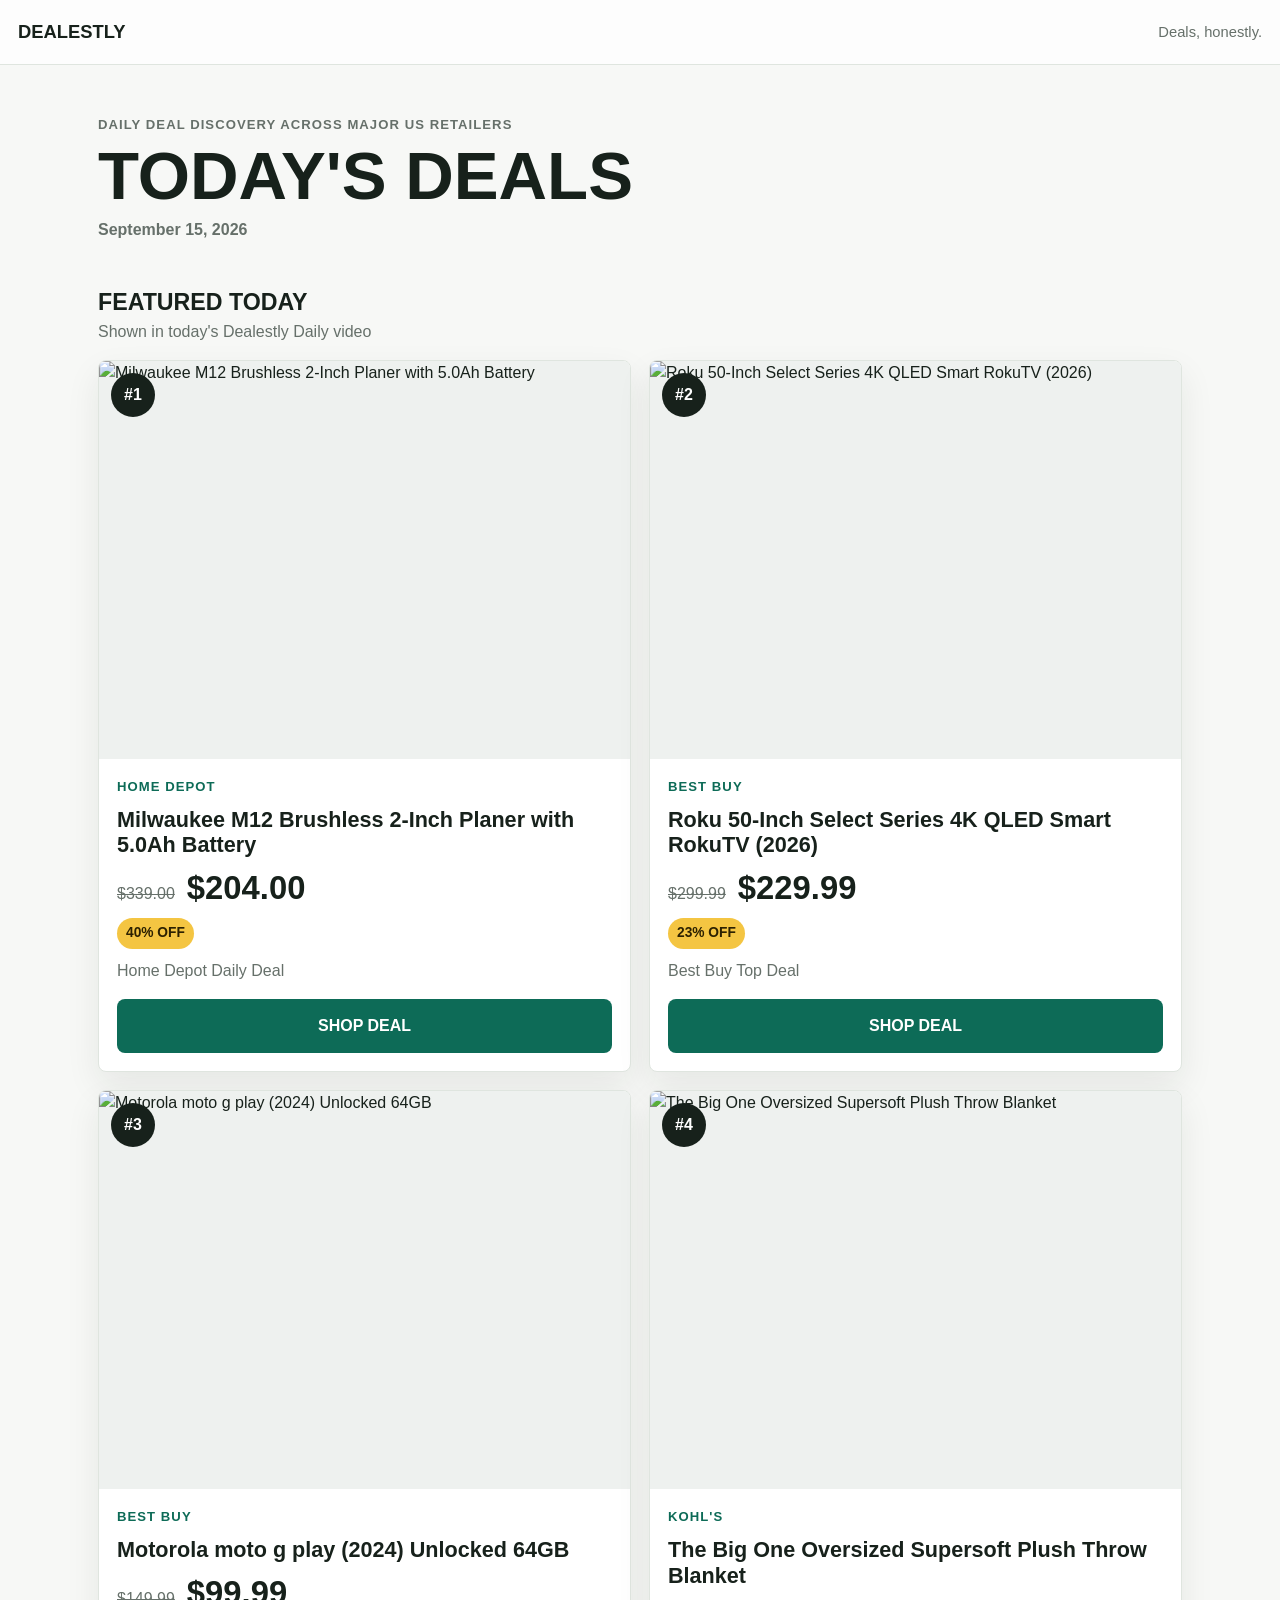
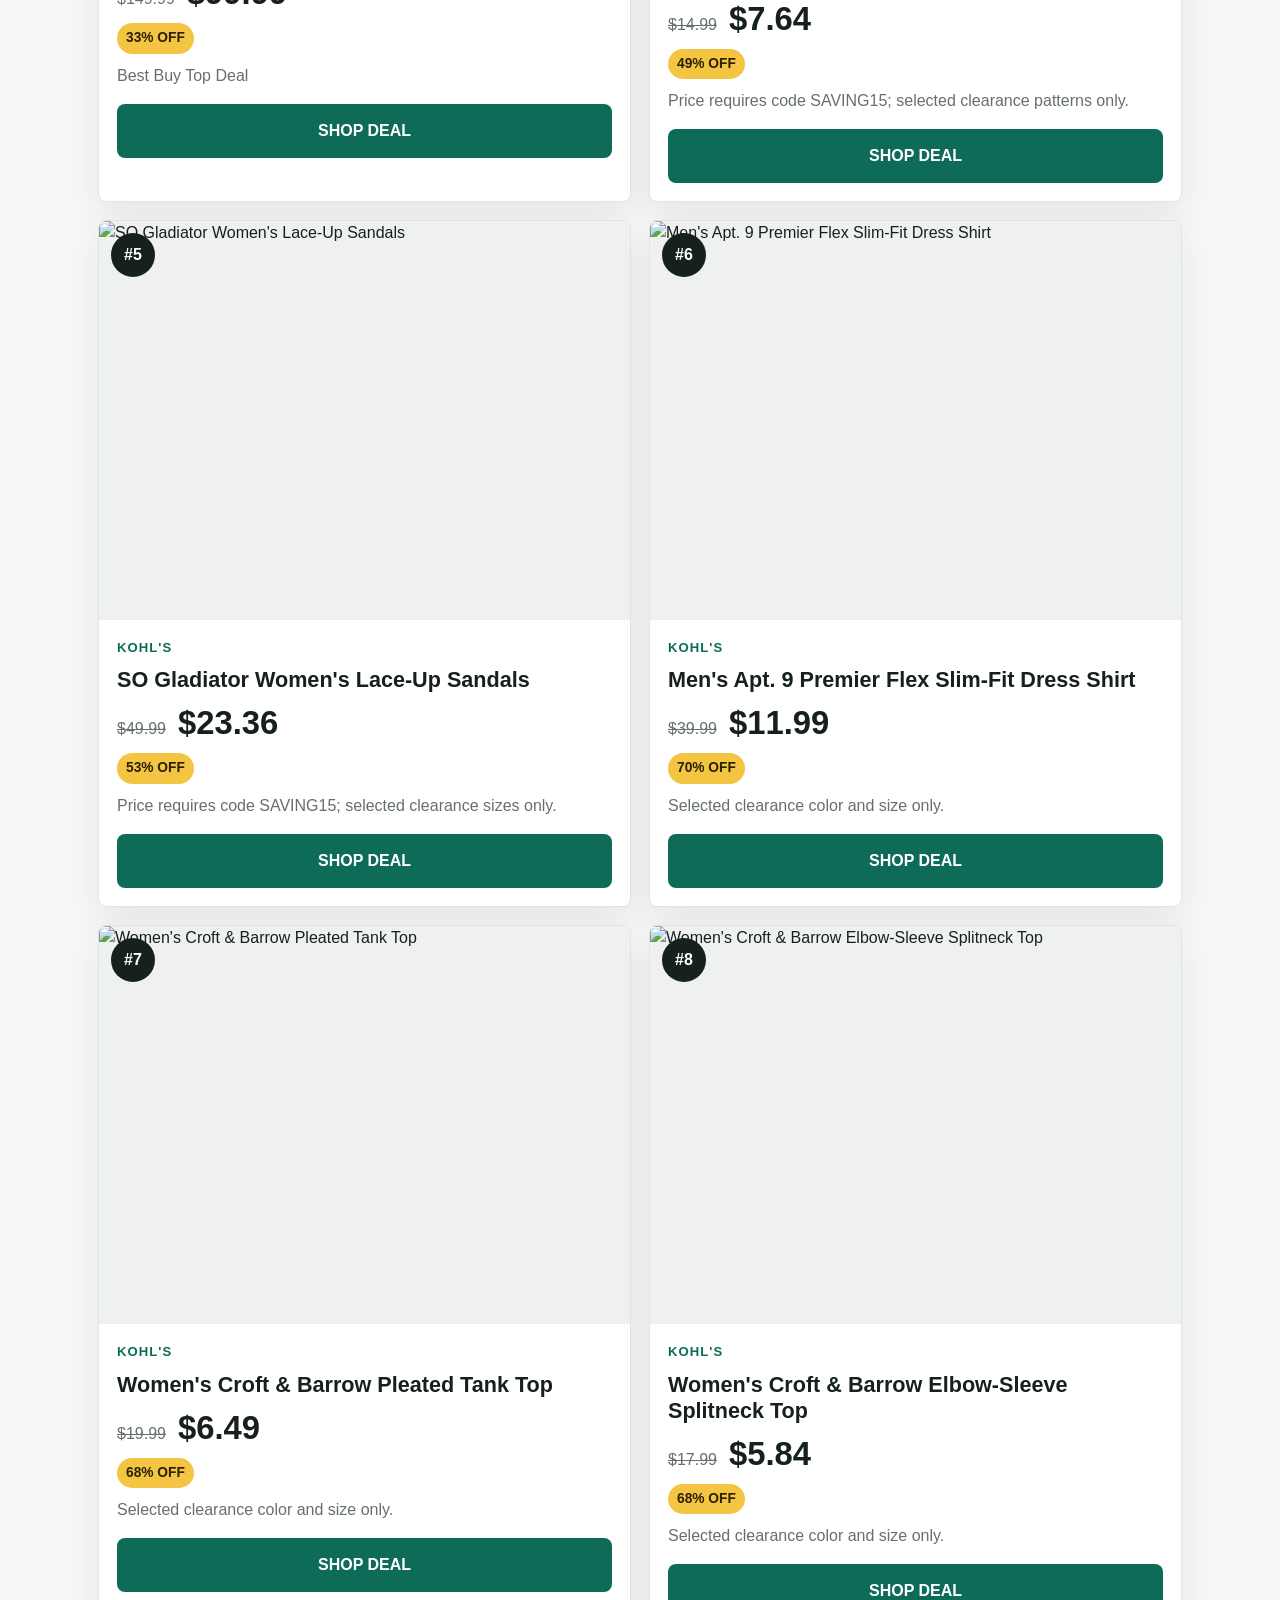
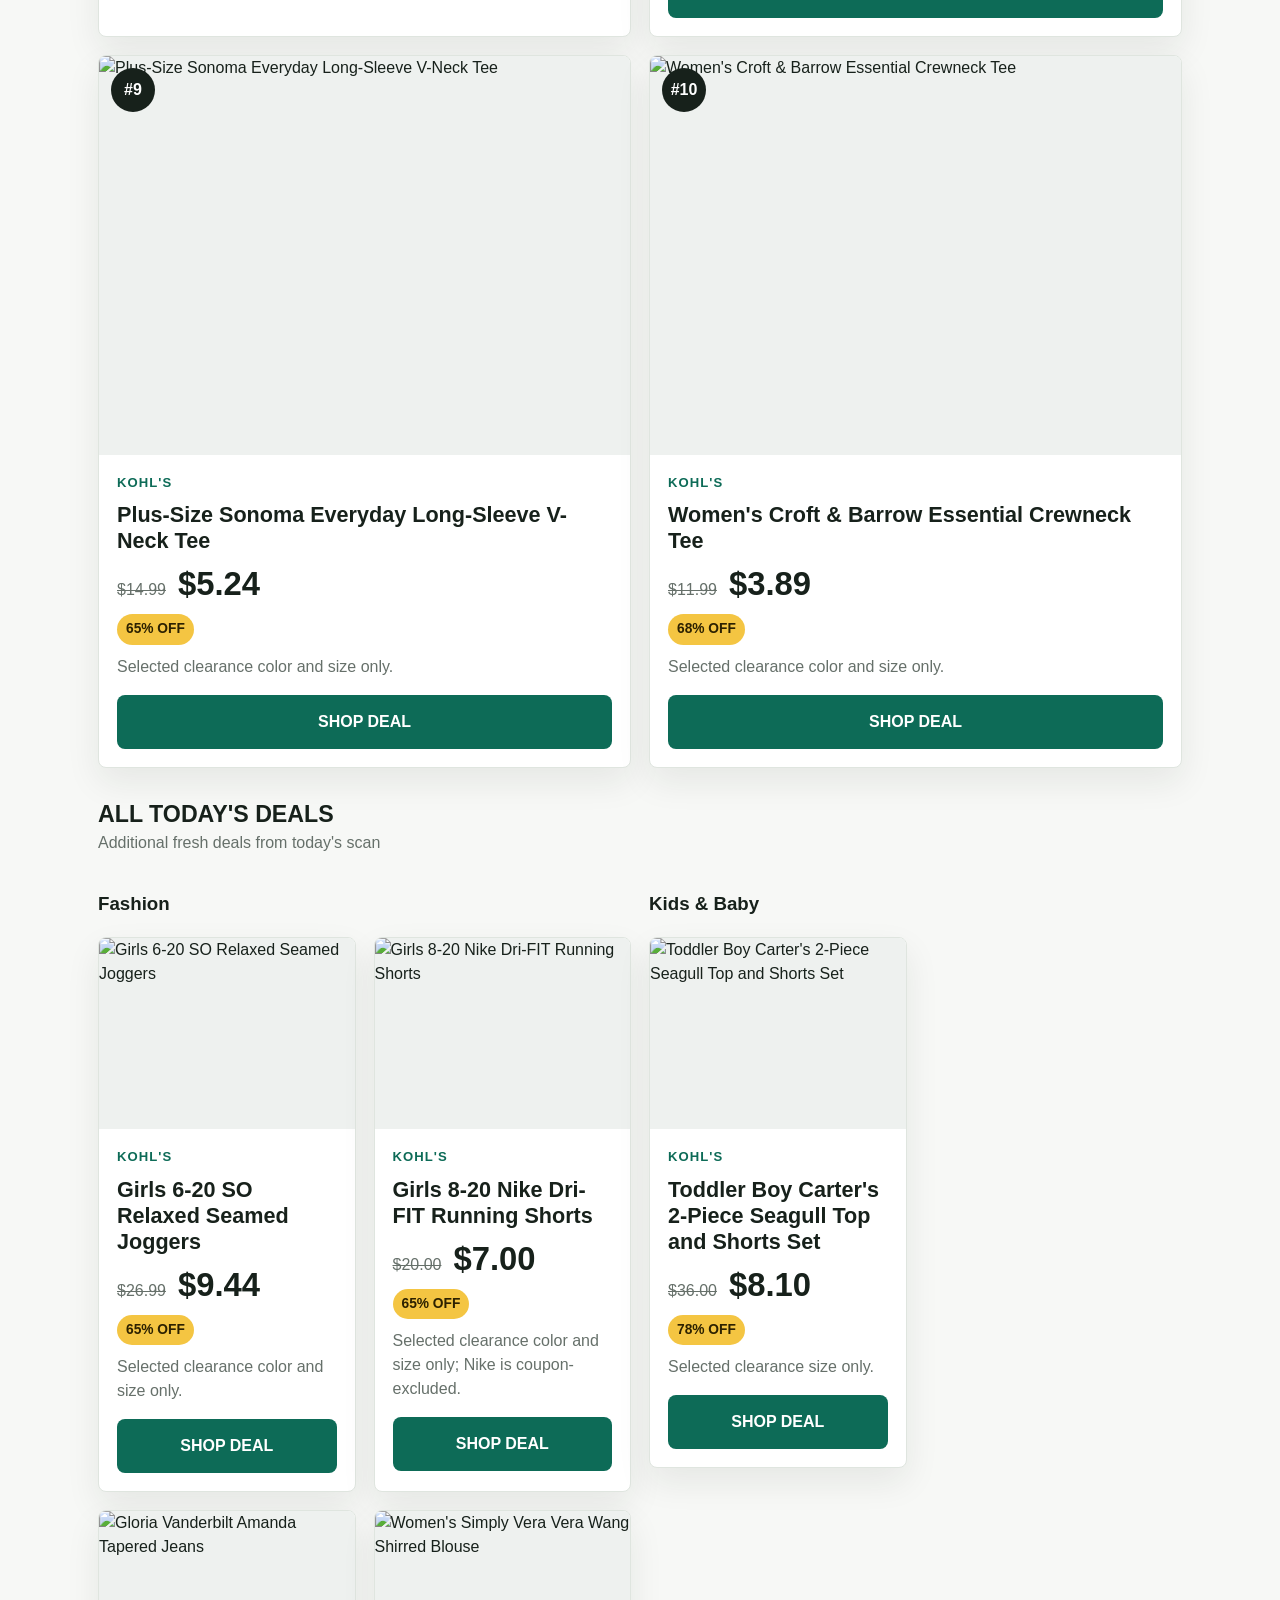
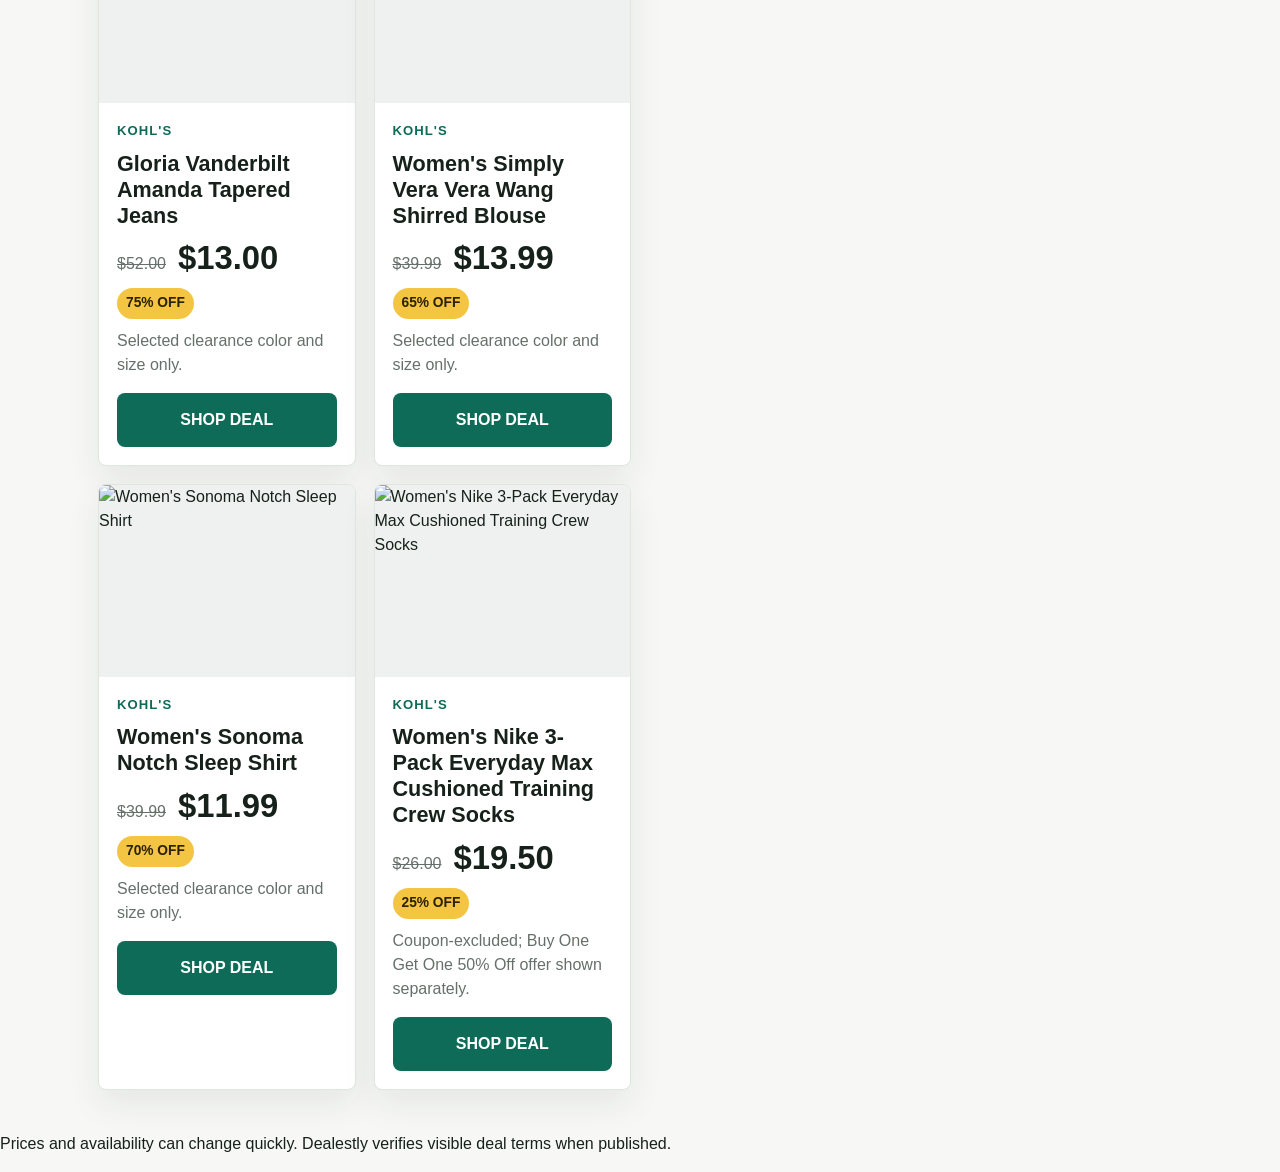
==== commit 029a124f: "Update Dealestly daily deals for 2026-09-15" ====
--- a/today.html
+++ b/today.html
@@ -24,47 +24,47 @@
     <section class="today-heading" aria-labelledby="today-title">
       <p class="brand-kicker">Daily deal discovery across major US retailers</p>
       <h1 id="today-title">TODAY'S DEALS</h1>
-      <p class="date-line">September 14, 2026</p>
+      <p class="date-line">September 15, 2026</p>
     </section>
     <section class="content-section featured-section" aria-labelledby="featured-title">
       <div class="section-heading"><h2 id="featured-title">FEATURED TODAY</h2><p>Shown in today's Dealestly Daily video</p></div>
       <div class="deal-grid" aria-label="Featured video deal cards">
       <article class="deal-card">
         <div class="deal-number">#1</div>
-        <img src="https://pisces.bbystatic.com/image2/BestBuy_US/images/products/a69588e3-2c25-4d64-bed1-e855f4fed90d.jpg" alt="Lenovo IdeaPad Slim 3 14-Inch Touchscreen Chromebook">
+        <img src="https://images.thdstatic.com/productImages/3552688a-f556-4cb2-bac4-c0a2e2444f9a/svn/milwaukee-planers-2524-20-48-11-2450-64_600.jpg" alt="Milwaukee M12 Brushless 2-Inch Planer with 5.0Ah Battery">
+        <div class="deal-content">
+          <p class="retailer-name">HOME DEPOT</p>
+          <h2>Milwaukee M12 Brushless 2-Inch Planer with 5.0Ah Battery</h2>
+          <div class="price-row"><span class="old-price">$339.00</span><span class="current-price">$204.00</span></div>
+          <p class="discount-badge">40% OFF</p>
+          <p class="promo-note">Home Depot Daily Deal</p>
+          <a class="shop-button shop-deal-link" href="https://www.homedepot.com/p/Milwaukee-M12-12V-Lithium-Ion-Brushless-Cordless-2-in-Planer-with-M12-5-0-Ah-Battery-2524-20-48-11-2450/342964942" target="_blank" rel="noopener noreferrer" aria-label="Shop Milwaukee M12 Brushless 2-Inch Planer with 5.0Ah Battery deal" data-analytics="shop-deal" data-deal-section="featured" data-product-name="Milwaukee M12 Brushless 2-Inch Planer with 5.0Ah Battery" data-retailer="Home Depot" data-current-price="204.0" data-product-url="https://www.homedepot.com/p/Milwaukee-M12-12V-Lithium-Ion-Brushless-Cordless-2-in-Planer-with-M12-5-0-Ah-Battery-2524-20-48-11-2450/342964942" data-deal-number="1">SHOP DEAL</a>
+        </div>
+      </article>
+
+      <article class="deal-card">
+        <div class="deal-number">#2</div>
+        <img src="https://pisces.bbystatic.com/image2/BestBuy_US/images/products/f1a2694f-9317-44e2-a11c-d0e39e74bbde.jpg" alt="Roku 50-Inch Select Series 4K QLED Smart RokuTV (2026)">
         <div class="deal-content">
           <p class="retailer-name">BEST BUY</p>
-          <h2>Lenovo IdeaPad Slim 3 14-Inch Touchscreen Chromebook</h2>
-          <div class="price-row"><span class="old-price">$419.00</span><span class="current-price">$199.00</span></div>
-          <p class="discount-badge">52% OFF</p>
-          <p class="promo-note">Deal ends September 14</p>
-          <a class="shop-button shop-deal-link" href="https://www.bestbuy.com/product/lenovo-ideapad-slim-3-chromebook-14-2k-touchscreen-laptop-mediatek-kompanio-540-2025-4gb-memory-64gb-emmc-cosmic-blue/JJGH3QCJKR" target="_blank" rel="noopener noreferrer" aria-label="Shop Lenovo IdeaPad Slim 3 14-Inch Touchscreen Chromebook deal" data-analytics="shop-deal" data-deal-section="featured" data-product-name="Lenovo IdeaPad Slim 3 14-Inch Touchscreen Chromebook" data-retailer="Best Buy" data-current-price="199.0" data-product-url="https://www.bestbuy.com/product/lenovo-ideapad-slim-3-chromebook-14-2k-touchscreen-laptop-mediatek-kompanio-540-2025-4gb-memory-64gb-emmc-cosmic-blue/JJGH3QCJKR" data-deal-number="1">SHOP DEAL</a>
-        </div>
-      </article>
-
-      <article class="deal-card">
-        <div class="deal-number">#2</div>
-        <img src="https://pisces.bbystatic.com/image2/BestBuy_US/images/products/6501/6501017_sd.jpg" alt="Beats Studio Pro Wireless Noise-Canceling Headphones">
+          <h2>Roku 50-Inch Select Series 4K QLED Smart RokuTV (2026)</h2>
+          <div class="price-row"><span class="old-price">$299.99</span><span class="current-price">$229.99</span></div>
+          <p class="discount-badge">23% OFF</p>
+          <p class="promo-note">Best Buy Top Deal</p>
+          <a class="shop-button shop-deal-link" href="https://www.bestbuy.com/product/roku-50-class-select-series-4k-qled-smart-rokutv-2026/J3PFCJQR5Q/sku/6673078" target="_blank" rel="noopener noreferrer" aria-label="Shop Roku 50-Inch Select Series 4K QLED Smart RokuTV (2026) deal" data-analytics="shop-deal" data-deal-section="featured" data-product-name="Roku 50-Inch Select Series 4K QLED Smart RokuTV (2026)" data-retailer="Best Buy" data-current-price="229.99" data-product-url="https://www.bestbuy.com/product/roku-50-class-select-series-4k-qled-smart-rokutv-2026/J3PFCJQR5Q/sku/6673078" data-deal-number="2">SHOP DEAL</a>
+        </div>
+      </article>
+
+      <article class="deal-card">
+        <div class="deal-number">#3</div>
+        <img src="https://pisces.bbystatic.com/image2/BestBuy_US/images/products/6568/6568429_sd.jpg" alt="Motorola moto g play (2024) Unlocked 64GB">
         <div class="deal-content">
           <p class="retailer-name">BEST BUY</p>
-          <h2>Beats Studio Pro Wireless Noise-Canceling Headphones</h2>
-          <div class="price-row"><span class="old-price">$349.99</span><span class="current-price">$169.99</span></div>
-          <p class="discount-badge">51% OFF</p>
+          <h2>Motorola moto g play (2024) Unlocked 64GB</h2>
+          <div class="price-row"><span class="old-price">$149.99</span><span class="current-price">$99.99</span></div>
+          <p class="discount-badge">33% OFF</p>
           <p class="promo-note">Best Buy Top Deal</p>
-          <a class="shop-button shop-deal-link" href="https://www.bestbuy.com/product/beats-studio-pro-wireless-noise-cancelling-over-the-ear-headphones-black/JJ8ZHR9K2T" target="_blank" rel="noopener noreferrer" aria-label="Shop Beats Studio Pro Wireless Noise-Canceling Headphones deal" data-analytics="shop-deal" data-deal-section="featured" data-product-name="Beats Studio Pro Wireless Noise-Canceling Headphones" data-retailer="Best Buy" data-current-price="169.99" data-product-url="https://www.bestbuy.com/product/beats-studio-pro-wireless-noise-cancelling-over-the-ear-headphones-black/JJ8ZHR9K2T" data-deal-number="2">SHOP DEAL</a>
-        </div>
-      </article>
-
-      <article class="deal-card">
-        <div class="deal-number">#3</div>
-        <img src="https://pisces.bbystatic.com/image2/BestBuy_US/images/products/f59a17a6-2d7f-46f6-acaa-ac0fbeca7004.png" alt="NIU KQi 100P Foldable Electric Kick Scooter">
-        <div class="deal-content">
-          <p class="retailer-name">BEST BUY</p>
-          <h2>NIU KQi 100P Foldable Electric Kick Scooter</h2>
-          <div class="price-row"><span class="old-price">$699.00</span><span class="current-price">$299.00</span></div>
-          <p class="discount-badge">57% OFF</p>
-          <p class="promo-note">Best Buy Top Deal</p>
-          <a class="shop-button shop-deal-link" href="https://www.bestbuy.com/product/niu-kqi-100p-foldable-electric-kick-scooter-w-22-mi-max-range-18-mph-max-speed-gray/JJGSTSY64R" target="_blank" rel="noopener noreferrer" aria-label="Shop NIU KQi 100P Foldable Electric Kick Scooter deal" data-analytics="shop-deal" data-deal-section="featured" data-product-name="NIU KQi 100P Foldable Electric Kick Scooter" data-retailer="Best Buy" data-current-price="299.0" data-product-url="https://www.bestbuy.com/product/niu-kqi-100p-foldable-electric-kick-scooter-w-22-mi-max-range-18-mph-max-speed-gray/JJGSTSY64R" data-deal-number="3">SHOP DEAL</a>
+          <a class="shop-button shop-deal-link" href="https://www.bestbuy.com/product/motorola-moto-g-play-2024-lte-64gb-unlocked-sapphire-blue/J39QWY6GXV/sku/6568429" target="_blank" rel="noopener noreferrer" aria-label="Shop Motorola moto g play (2024) Unlocked 64GB deal" data-analytics="shop-deal" data-deal-section="featured" data-product-name="Motorola moto g play (2024) Unlocked 64GB" data-retailer="Best Buy" data-current-price="99.99" data-product-url="https://www.bestbuy.com/product/motorola-moto-g-play-2024-lte-64gb-unlocked-sapphire-blue/J39QWY6GXV/sku/6568429" data-deal-number="3">SHOP DEAL</a>
         </div>
       </article>
 
@@ -83,71 +83,6 @@
 
       <article class="deal-card">
         <div class="deal-number">#5</div>
-        <img src="https://i5.walmartimages.com/seo/Comfort-Spaces-Queen-Comforter-Set-Bedding-Comforter-Set-Queen-with-Side-Pockets-Blue-9-Pc_81edfab4-97b8-49cc-8b3e-ce9970096384.3cddbbb075e5494e4b8fd7777309b5fa.jpeg?odnBg=FFFFFF&amp;odnHeight=576&amp;odnWidth=576" alt="Regency Heights Queen 9-Piece Comforter Set">
-        <div class="deal-content">
-          <p class="retailer-name">WALMART</p>
-          <h2>Regency Heights Queen 9-Piece Comforter Set</h2>
-          <div class="price-row"><span class="old-price">$129.99</span><span class="current-price">$49.99</span></div>
-          <p class="discount-badge">62% OFF</p>
-          <p class="promo-note">Walmart reduced price</p>
-          <a class="shop-button shop-deal-link" href="https://www.walmart.com/ip/Comfort-Spaces-Queen-Comforter-Set-Bedding-Comforter-Set-Queen-with-Side-Pockets-Blue-9-Pc/129158108" target="_blank" rel="noopener noreferrer" aria-label="Shop Regency Heights Queen 9-Piece Comforter Set deal" data-analytics="shop-deal" data-deal-section="featured" data-product-name="Regency Heights Queen 9-Piece Comforter Set" data-retailer="Walmart" data-current-price="49.99" data-product-url="https://www.walmart.com/ip/Comfort-Spaces-Queen-Comforter-Set-Bedding-Comforter-Set-Queen-with-Side-Pockets-Blue-9-Pc/129158108" data-deal-number="5">SHOP DEAL</a>
-        </div>
-      </article>
-
-      <article class="deal-card">
-        <div class="deal-number">#6</div>
-        <img src="https://media.kohlsimg.com/is/image/kohls/7863438_Black_White_Gingham?hei=800&amp;op_sharpen=1&amp;wid=800" alt="Women&#x27;s Sonoma Everyday Shift Dress">
-        <div class="deal-content">
-          <p class="retailer-name">KOHL&#x27;S</p>
-          <h2>Women&#x27;s Sonoma Everyday Shift Dress</h2>
-          <div class="price-row"><span class="old-price">$34.99</span><span class="current-price">$16.35</span></div>
-          <p class="discount-badge">53% OFF</p>
-          <p class="promo-note">Price requires code SAVING15; selected clearance colors and sizes only.</p>
-          <a class="shop-button shop-deal-link" href="https://www.kohls.com/product/prd-7863438/womens-sonoma-goods-for-life-everyday-shift-dress.jsp?color=Black+White+Gingham&amp;isClearance=true&amp;topSkuId=68490953" target="_blank" rel="noopener noreferrer" aria-label="Shop Women&#x27;s Sonoma Everyday Shift Dress deal" data-analytics="shop-deal" data-deal-section="featured" data-product-name="Women&#x27;s Sonoma Everyday Shift Dress" data-retailer="Kohl&#x27;s" data-current-price="16.35" data-product-url="https://www.kohls.com/product/prd-7863438/womens-sonoma-goods-for-life-everyday-shift-dress.jsp?color=Black+White+Gingham&amp;isClearance=true&amp;topSkuId=68490953" data-deal-number="6">SHOP DEAL</a>
-        </div>
-      </article>
-
-      <article class="deal-card">
-        <div class="deal-number">#7</div>
-        <img src="https://pisces.bbystatic.com/image2/BestBuy_US/images/products/da0eadbd-4d4d-4ac8-9ff8-43f8c88c8355.jpg" alt="LG 77-Inch B5 OLED 4K Smart TV">
-        <div class="deal-content">
-          <p class="retailer-name">BEST BUY</p>
-          <h2>LG 77-Inch B5 OLED 4K Smart TV</h2>
-          <div class="price-row"><span class="old-price">$2999.99</span><span class="current-price">$1499.99</span></div>
-          <p class="discount-badge">50% OFF</p>
-          <p class="promo-note">Best Buy Top Deal</p>
-          <a class="shop-button shop-deal-link" href="https://www.bestbuy.com/product/lg-77-class-b5-series-oled-ai-4k-uhd-smart-webos-tv-2025/JJ8VPZTKZW" target="_blank" rel="noopener noreferrer" aria-label="Shop LG 77-Inch B5 OLED 4K Smart TV deal" data-analytics="shop-deal" data-deal-section="featured" data-product-name="LG 77-Inch B5 OLED 4K Smart TV" data-retailer="Best Buy" data-current-price="1499.99" data-product-url="https://www.bestbuy.com/product/lg-77-class-b5-series-oled-ai-4k-uhd-smart-webos-tv-2025/JJ8VPZTKZW" data-deal-number="7">SHOP DEAL</a>
-        </div>
-      </article>
-
-      <article class="deal-card">
-        <div class="deal-number">#8</div>
-        <img src="https://pisces.bbystatic.com/image2/BestBuy_US/images/products/71d1e824-205a-46ae-a5ad-8a5022207b81.jpg" alt="Insignia 50-Inch F50 4K Smart Fire TV">
-        <div class="deal-content">
-          <p class="retailer-name">BEST BUY</p>
-          <h2>Insignia 50-Inch F50 4K Smart Fire TV</h2>
-          <div class="price-row"><span class="old-price">$299.99</span><span class="current-price">$179.99</span></div>
-          <p class="discount-badge">40% OFF</p>
-          <p class="promo-note">Best Buy Top Deal</p>
-          <a class="shop-button shop-deal-link" href="https://www.bestbuy.com/product/insignia-50-class-f50-series-led-4k-uhd-smart-fire-tv/J2FPJKSFVR" target="_blank" rel="noopener noreferrer" aria-label="Shop Insignia 50-Inch F50 4K Smart Fire TV deal" data-analytics="shop-deal" data-deal-section="featured" data-product-name="Insignia 50-Inch F50 4K Smart Fire TV" data-retailer="Best Buy" data-current-price="179.99" data-product-url="https://www.bestbuy.com/product/insignia-50-class-f50-series-led-4k-uhd-smart-fire-tv/J2FPJKSFVR" data-deal-number="8">SHOP DEAL</a>
-        </div>
-      </article>
-
-      <article class="deal-card">
-        <div class="deal-number">#9</div>
-        <img src="https://media.kohlsimg.com/is/image/kohls/5806004_Craft_Americana?hei=800&amp;op_sharpen=1&amp;wid=800" alt="Men&#x27;s Sonoma Perfect-Length Short-Sleeve Button-Down Shirt">
-        <div class="deal-content">
-          <p class="retailer-name">KOHL&#x27;S</p>
-          <h2>Men&#x27;s Sonoma Perfect-Length Short-Sleeve Button-Down Shirt</h2>
-          <div class="price-row"><span class="old-price">$34.99</span><span class="current-price">$17.84</span></div>
-          <p class="discount-badge">49% OFF</p>
-          <p class="promo-note">Price requires code SAVING15; selected clearance colors and sizes only.</p>
-          <a class="shop-button shop-deal-link" href="https://www.kohls.com/product/prd-5806004/mens-sonoma-goods-for-life-short-sleeve-perfect-length-button-down-shirt.jsp?color=Craft+Americana&amp;isClearance=true&amp;topSkuId=74013429" target="_blank" rel="noopener noreferrer" aria-label="Shop Men&#x27;s Sonoma Perfect-Length Short-Sleeve Button-Down Shirt deal" data-analytics="shop-deal" data-deal-section="featured" data-product-name="Men&#x27;s Sonoma Perfect-Length Short-Sleeve Button-Down Shirt" data-retailer="Kohl&#x27;s" data-current-price="17.84" data-product-url="https://www.kohls.com/product/prd-5806004/mens-sonoma-goods-for-life-short-sleeve-perfect-length-button-down-shirt.jsp?color=Craft+Americana&amp;isClearance=true&amp;topSkuId=74013429" data-deal-number="9">SHOP DEAL</a>
-        </div>
-      </article>
-
-      <article class="deal-card">
-        <div class="deal-number">#10</div>
         <img src="https://media.kohlsimg.com/is/image/kohls/7876516_Brown?hei=800&amp;op_sharpen=1&amp;wid=800" alt="SO Gladiator Women&#x27;s Lace-Up Sandals">
         <div class="deal-content">
           <p class="retailer-name">KOHL&#x27;S</p>
@@ -155,7 +90,72 @@
           <div class="price-row"><span class="old-price">$49.99</span><span class="current-price">$23.36</span></div>
           <p class="discount-badge">53% OFF</p>
           <p class="promo-note">Price requires code SAVING15; selected clearance sizes only.</p>
-          <a class="shop-button shop-deal-link" href="https://www.kohls.com/product/prd-7876516/so-gladiator-womens-lace-up-sandals.jsp?color=Brown&amp;isClearance=true&amp;topSkuId=28661029" target="_blank" rel="noopener noreferrer" aria-label="Shop SO Gladiator Women&#x27;s Lace-Up Sandals deal" data-analytics="shop-deal" data-deal-section="featured" data-product-name="SO Gladiator Women&#x27;s Lace-Up Sandals" data-retailer="Kohl&#x27;s" data-current-price="23.36" data-product-url="https://www.kohls.com/product/prd-7876516/so-gladiator-womens-lace-up-sandals.jsp?color=Brown&amp;isClearance=true&amp;topSkuId=28661029" data-deal-number="10">SHOP DEAL</a>
+          <a class="shop-button shop-deal-link" href="https://www.kohls.com/product/prd-7876516/so-gladiator-womens-lace-up-sandals.jsp?color=Brown&amp;isClearance=true&amp;topSkuId=28661029" target="_blank" rel="noopener noreferrer" aria-label="Shop SO Gladiator Women&#x27;s Lace-Up Sandals deal" data-analytics="shop-deal" data-deal-section="featured" data-product-name="SO Gladiator Women&#x27;s Lace-Up Sandals" data-retailer="Kohl&#x27;s" data-current-price="23.36" data-product-url="https://www.kohls.com/product/prd-7876516/so-gladiator-womens-lace-up-sandals.jsp?color=Brown&amp;isClearance=true&amp;topSkuId=28661029" data-deal-number="5">SHOP DEAL</a>
+        </div>
+      </article>
+
+      <article class="deal-card">
+        <div class="deal-number">#6</div>
+        <img src="https://media.kohlsimg.com/is/image/kohls/6422226_Purple_Mini_Geo?hei=800&amp;op_sharpen=1&amp;wid=800" alt="Men&#x27;s Apt. 9 Premier Flex Slim-Fit Dress Shirt">
+        <div class="deal-content">
+          <p class="retailer-name">KOHL&#x27;S</p>
+          <h2>Men&#x27;s Apt. 9 Premier Flex Slim-Fit Dress Shirt</h2>
+          <div class="price-row"><span class="old-price">$39.99</span><span class="current-price">$11.99</span></div>
+          <p class="discount-badge">70% OFF</p>
+          <p class="promo-note">Selected clearance color and size only.</p>
+          <a class="shop-button shop-deal-link" href="https://www.kohls.com/product/prd-6422226/mens-apt-9-premier-flex-slim-fit-dress-shirt.jsp?color=Purple+Mini+Geo&amp;isClearance=true&amp;topSkuId=18964064" target="_blank" rel="noopener noreferrer" aria-label="Shop Men&#x27;s Apt. 9 Premier Flex Slim-Fit Dress Shirt deal" data-analytics="shop-deal" data-deal-section="featured" data-product-name="Men&#x27;s Apt. 9 Premier Flex Slim-Fit Dress Shirt" data-retailer="Kohl&#x27;s" data-current-price="11.99" data-product-url="https://www.kohls.com/product/prd-6422226/mens-apt-9-premier-flex-slim-fit-dress-shirt.jsp?color=Purple+Mini+Geo&amp;isClearance=true&amp;topSkuId=18964064" data-deal-number="6">SHOP DEAL</a>
+        </div>
+      </article>
+
+      <article class="deal-card">
+        <div class="deal-number">#7</div>
+        <img src="https://media.kohlsimg.com/is/image/kohls/5522983_Ametheyst_Sun_Floral?hei=800&amp;op_sharpen=1&amp;wid=800" alt="Women&#x27;s Croft &amp; Barrow Pleated Tank Top">
+        <div class="deal-content">
+          <p class="retailer-name">KOHL&#x27;S</p>
+          <h2>Women&#x27;s Croft &amp; Barrow Pleated Tank Top</h2>
+          <div class="price-row"><span class="old-price">$19.99</span><span class="current-price">$6.49</span></div>
+          <p class="discount-badge">68% OFF</p>
+          <p class="promo-note">Selected clearance color and size only.</p>
+          <a class="shop-button shop-deal-link" href="https://www.kohls.com/product/prd-5522983/womens-croft-barrow-pleated-tank-top.jsp?color=Ametheyst+Sun+Floral&amp;isClearance=true&amp;topSkuId=53632543" target="_blank" rel="noopener noreferrer" aria-label="Shop Women&#x27;s Croft &amp; Barrow Pleated Tank Top deal" data-analytics="shop-deal" data-deal-section="featured" data-product-name="Women&#x27;s Croft &amp; Barrow Pleated Tank Top" data-retailer="Kohl&#x27;s" data-current-price="6.49" data-product-url="https://www.kohls.com/product/prd-5522983/womens-croft-barrow-pleated-tank-top.jsp?color=Ametheyst+Sun+Floral&amp;isClearance=true&amp;topSkuId=53632543" data-deal-number="7">SHOP DEAL</a>
+        </div>
+      </article>
+
+      <article class="deal-card">
+        <div class="deal-number">#8</div>
+        <img src="https://media.kohlsimg.com/is/image/kohls/4887344_Coral_Spring_Tile?hei=800&amp;op_sharpen=1&amp;wid=800" alt="Women&#x27;s Croft &amp; Barrow Elbow-Sleeve Splitneck Top">
+        <div class="deal-content">
+          <p class="retailer-name">KOHL&#x27;S</p>
+          <h2>Women&#x27;s Croft &amp; Barrow Elbow-Sleeve Splitneck Top</h2>
+          <div class="price-row"><span class="old-price">$17.99</span><span class="current-price">$5.84</span></div>
+          <p class="discount-badge">68% OFF</p>
+          <p class="promo-note">Selected clearance color and size only.</p>
+          <a class="shop-button shop-deal-link" href="https://www.kohls.com/product/prd-4887344/womens-croft-barrow-elbow-sleeve-splitneck-top.jsp?color=Coral+Spring+Tile&amp;isClearance=true&amp;topSkuId=82478794" target="_blank" rel="noopener noreferrer" aria-label="Shop Women&#x27;s Croft &amp; Barrow Elbow-Sleeve Splitneck Top deal" data-analytics="shop-deal" data-deal-section="featured" data-product-name="Women&#x27;s Croft &amp; Barrow Elbow-Sleeve Splitneck Top" data-retailer="Kohl&#x27;s" data-current-price="5.84" data-product-url="https://www.kohls.com/product/prd-4887344/womens-croft-barrow-elbow-sleeve-splitneck-top.jsp?color=Coral+Spring+Tile&amp;isClearance=true&amp;topSkuId=82478794" data-deal-number="8">SHOP DEAL</a>
+        </div>
+      </article>
+
+      <article class="deal-card">
+        <div class="deal-number">#9</div>
+        <img src="https://media.kohlsimg.com/is/image/kohls/6919071_Vital_White?hei=800&amp;op_sharpen=1&amp;wid=800" alt="Plus-Size Sonoma Everyday Long-Sleeve V-Neck Tee">
+        <div class="deal-content">
+          <p class="retailer-name">KOHL&#x27;S</p>
+          <h2>Plus-Size Sonoma Everyday Long-Sleeve V-Neck Tee</h2>
+          <div class="price-row"><span class="old-price">$14.99</span><span class="current-price">$5.24</span></div>
+          <p class="discount-badge">65% OFF</p>
+          <p class="promo-note">Selected clearance color and size only.</p>
+          <a class="shop-button shop-deal-link" href="https://www.kohls.com/product/prd-6919071/plus-size-sonoma-goods-for-life-everyday-long-sleeve-v-neck-tee.jsp?color=Vital+White&amp;isClearance=true&amp;topSkuId=29699747" target="_blank" rel="noopener noreferrer" aria-label="Shop Plus-Size Sonoma Everyday Long-Sleeve V-Neck Tee deal" data-analytics="shop-deal" data-deal-section="featured" data-product-name="Plus-Size Sonoma Everyday Long-Sleeve V-Neck Tee" data-retailer="Kohl&#x27;s" data-current-price="5.24" data-product-url="https://www.kohls.com/product/prd-6919071/plus-size-sonoma-goods-for-life-everyday-long-sleeve-v-neck-tee.jsp?color=Vital+White&amp;isClearance=true&amp;topSkuId=29699747" data-deal-number="9">SHOP DEAL</a>
+        </div>
+      </article>
+
+      <article class="deal-card">
+        <div class="deal-number">#10</div>
+        <img src="https://media.kohlsimg.com/is/image/kohls/3500577_Coral_Blue_Fresh_Tile?hei=800&amp;op_sharpen=1&amp;wid=800" alt="Women&#x27;s Croft &amp; Barrow Essential Crewneck Tee">
+        <div class="deal-content">
+          <p class="retailer-name">KOHL&#x27;S</p>
+          <h2>Women&#x27;s Croft &amp; Barrow Essential Crewneck Tee</h2>
+          <div class="price-row"><span class="old-price">$11.99</span><span class="current-price">$3.89</span></div>
+          <p class="discount-badge">68% OFF</p>
+          <p class="promo-note">Selected clearance color and size only.</p>
+          <a class="shop-button shop-deal-link" href="https://www.kohls.com/product/prd-3500577/womens-croft-barrow-essential-crewneck-tee.jsp?color=Coral+Blue+Fresh+Tile&amp;isClearance=true&amp;topSkuId=28080325" target="_blank" rel="noopener noreferrer" aria-label="Shop Women&#x27;s Croft &amp; Barrow Essential Crewneck Tee deal" data-analytics="shop-deal" data-deal-section="featured" data-product-name="Women&#x27;s Croft &amp; Barrow Essential Crewneck Tee" data-retailer="Kohl&#x27;s" data-current-price="3.89" data-product-url="https://www.kohls.com/product/prd-3500577/womens-croft-barrow-essential-crewneck-tee.jsp?color=Coral+Blue+Fresh+Tile&amp;isClearance=true&amp;topSkuId=28080325" data-deal-number="10">SHOP DEAL</a>
         </div>
       </article>
       </div>
@@ -168,136 +168,97 @@
           <div class="deal-grid">
       <article class="deal-card">
 
-        <img src="https://media.kohlsimg.com/is/image/kohls/3500577_Coral_Blue_Fresh_Tile?hei=800&amp;op_sharpen=1&amp;wid=800" alt="Women&#x27;s Croft &amp; Barrow Essential Crewneck Tee">
-        <div class="deal-content">
-          <p class="retailer-name">KOHL&#x27;S</p>
-          <h2>Women&#x27;s Croft &amp; Barrow Essential Crewneck Tee</h2>
-          <div class="price-row"><span class="old-price">$11.99</span><span class="current-price">$5.60</span></div>
-          <p class="discount-badge">53% OFF</p>
-          <p class="promo-note">Price requires code SAVING15; selected clearance colors and sizes only.</p>
-          <a class="shop-button shop-deal-link" href="https://www.kohls.com/product/prd-3500577/womens-croft-barrow-essential-crewneck-tee.jsp?color=Coral+Blue+Fresh+Tile&amp;isClearance=true&amp;topSkuId=28080325" target="_blank" rel="noopener noreferrer" aria-label="Shop Women&#x27;s Croft &amp; Barrow Essential Crewneck Tee deal" data-analytics="shop-deal" data-deal-section="additional" data-product-name="Women&#x27;s Croft &amp; Barrow Essential Crewneck Tee" data-retailer="Kohl&#x27;s" data-current-price="5.6" data-product-url="https://www.kohls.com/product/prd-3500577/womens-croft-barrow-essential-crewneck-tee.jsp?color=Coral+Blue+Fresh+Tile&amp;isClearance=true&amp;topSkuId=28080325">SHOP DEAL</a>
-        </div>
-      </article>
-
-      <article class="deal-card">
-
-        <img src="https://media.kohlsimg.com/is/image/kohls/5522983_Ametheyst_Sun_Floral?hei=800&amp;op_sharpen=1&amp;wid=800" alt="Women&#x27;s Croft &amp; Barrow Pleated Tank Top">
-        <div class="deal-content">
-          <p class="retailer-name">KOHL&#x27;S</p>
-          <h2>Women&#x27;s Croft &amp; Barrow Pleated Tank Top</h2>
-          <div class="price-row"><span class="old-price">$19.99</span><span class="current-price">$9.34</span></div>
-          <p class="discount-badge">53% OFF</p>
-          <p class="promo-note">Price requires code SAVING15; selected clearance colors and sizes only.</p>
-          <a class="shop-button shop-deal-link" href="https://www.kohls.com/product/prd-5522983/womens-croft-barrow-pleated-tank-top.jsp?color=Ametheyst+Sun+Floral&amp;isClearance=true&amp;topSkuId=53632543" target="_blank" rel="noopener noreferrer" aria-label="Shop Women&#x27;s Croft &amp; Barrow Pleated Tank Top deal" data-analytics="shop-deal" data-deal-section="additional" data-product-name="Women&#x27;s Croft &amp; Barrow Pleated Tank Top" data-retailer="Kohl&#x27;s" data-current-price="9.34" data-product-url="https://www.kohls.com/product/prd-5522983/womens-croft-barrow-pleated-tank-top.jsp?color=Ametheyst+Sun+Floral&amp;isClearance=true&amp;topSkuId=53632543">SHOP DEAL</a>
-        </div>
-      </article>
-
-      <article class="deal-card">
-
-        <img src="https://media.kohlsimg.com/is/image/kohls/6530242_Black?hei=800&amp;op_sharpen=1&amp;wid=800" alt="Women&#x27;s Sonoma Everyday Short-Sleeve Crew Tee">
-        <div class="deal-content">
-          <p class="retailer-name">KOHL&#x27;S</p>
-          <h2>Women&#x27;s Sonoma Everyday Short-Sleeve Crew Tee</h2>
-          <div class="price-row"><span class="old-price">$9.99</span><span class="current-price">$4.24</span></div>
-          <p class="discount-badge">58% OFF</p>
-          <p class="promo-note">Price requires code SAVING15; selected clearance colors and sizes only.</p>
-          <a class="shop-button shop-deal-link" href="https://www.kohls.com/product/prd-6530242/womens-sonoma-goods-for-life-everyday-short-sleeve-crew-tee.jsp?isClearance=true&amp;topSkuId=74557288" target="_blank" rel="noopener noreferrer" aria-label="Shop Women&#x27;s Sonoma Everyday Short-Sleeve Crew Tee deal" data-analytics="shop-deal" data-deal-section="additional" data-product-name="Women&#x27;s Sonoma Everyday Short-Sleeve Crew Tee" data-retailer="Kohl&#x27;s" data-current-price="4.24" data-product-url="https://www.kohls.com/product/prd-6530242/womens-sonoma-goods-for-life-everyday-short-sleeve-crew-tee.jsp?isClearance=true&amp;topSkuId=74557288">SHOP DEAL</a>
-        </div>
-      </article>
-
-      <article class="deal-card">
-
-        <img src="https://media.kohlsimg.com/is/image/kohls/5674146_Yellow_And_Navy_Stripe?hei=800&amp;op_sharpen=1&amp;wid=800" alt="Men&#x27;s Sonoma Short-Sleeve Pique Polo">
-        <div class="deal-content">
-          <p class="retailer-name">KOHL&#x27;S</p>
-          <h2>Men&#x27;s Sonoma Short-Sleeve Pique Polo</h2>
-          <div class="price-row"><span class="old-price">$19.99</span><span class="current-price">$10.19</span></div>
-          <p class="discount-badge">49% OFF</p>
-          <p class="promo-note">Price requires code SAVING15; selected clearance colors and sizes only.</p>
-          <a class="shop-button shop-deal-link" href="https://www.kohls.com/product/prd-5674146/mens-sonoma-goods-for-life-short-sleeve-pique-polo.jsp?color=Yellow+And+Navy+Stripe&amp;isClearance=true&amp;topSkuId=18984307" target="_blank" rel="noopener noreferrer" aria-label="Shop Men&#x27;s Sonoma Short-Sleeve Pique Polo deal" data-analytics="shop-deal" data-deal-section="additional" data-product-name="Men&#x27;s Sonoma Short-Sleeve Pique Polo" data-retailer="Kohl&#x27;s" data-current-price="10.19" data-product-url="https://www.kohls.com/product/prd-5674146/mens-sonoma-goods-for-life-short-sleeve-pique-polo.jsp?color=Yellow+And+Navy+Stripe&amp;isClearance=true&amp;topSkuId=18984307">SHOP DEAL</a>
-        </div>
-      </article>
-
-      <article class="deal-card">
-
-        <img src="https://media.kohlsimg.com/is/image/kohls/8068522_Laney_Plum?hei=800&amp;op_sharpen=1&amp;wid=800" alt="Women&#x27;s Sonoma Towel-Terry Muscle Tank">
-        <div class="deal-content">
-          <p class="retailer-name">KOHL&#x27;S</p>
-          <h2>Women&#x27;s Sonoma Towel-Terry Muscle Tank</h2>
-          <div class="price-row"><span class="old-price">$24.99</span><span class="current-price">$12.74</span></div>
-          <p class="discount-badge">49% OFF</p>
-          <p class="promo-note">Price requires code SAVING15; selected clearance colors and sizes only.</p>
-          <a class="shop-button shop-deal-link" href="https://www.kohls.com/product/prd-8068522/womens-sonoma-goods-for-life-towel-terry-muscle-tank-top.jsp?color=Laney+Plum&amp;isClearance=true&amp;topSkuId=30972759" target="_blank" rel="noopener noreferrer" aria-label="Shop Women&#x27;s Sonoma Towel-Terry Muscle Tank deal" data-analytics="shop-deal" data-deal-section="additional" data-product-name="Women&#x27;s Sonoma Towel-Terry Muscle Tank" data-retailer="Kohl&#x27;s" data-current-price="12.74" data-product-url="https://www.kohls.com/product/prd-8068522/womens-sonoma-goods-for-life-towel-terry-muscle-tank-top.jsp?color=Laney+Plum&amp;isClearance=true&amp;topSkuId=30972759">SHOP DEAL</a>
-        </div>
-      </article>
-
-      <article class="deal-card">
-
-        <img src="https://media.kohlsimg.com/is/image/kohls/6919071_Vital_White?hei=800&amp;op_sharpen=1&amp;wid=800" alt="Plus-Size Sonoma Long-Sleeve V-Neck Tee">
-        <div class="deal-content">
-          <p class="retailer-name">KOHL&#x27;S</p>
-          <h2>Plus-Size Sonoma Long-Sleeve V-Neck Tee</h2>
-          <div class="price-row"><span class="old-price">$14.99</span><span class="current-price">$8.91</span></div>
-          <p class="discount-badge">41% OFF</p>
-          <p class="promo-note">Price requires code SAVING15; selected clearance colors and sizes only.</p>
-          <a class="shop-button shop-deal-link" href="https://www.kohls.com/product/prd-6919071/plus-size-sonoma-goods-for-life-everyday-long-sleeve-v-neck-tee.jsp?color=Vital+White&amp;isClearance=true&amp;topSkuId=29699747" target="_blank" rel="noopener noreferrer" aria-label="Shop Plus-Size Sonoma Long-Sleeve V-Neck Tee deal" data-analytics="shop-deal" data-deal-section="additional" data-product-name="Plus-Size Sonoma Long-Sleeve V-Neck Tee" data-retailer="Kohl&#x27;s" data-current-price="8.91" data-product-url="https://www.kohls.com/product/prd-6919071/plus-size-sonoma-goods-for-life-everyday-long-sleeve-v-neck-tee.jsp?color=Vital+White&amp;isClearance=true&amp;topSkuId=29699747">SHOP DEAL</a>
-        </div>
-      </article>
-
-      <article class="deal-card">
-
-        <img src="https://media.kohlsimg.com/is/image/kohls/6893694_Dark_Rinse?hei=800&amp;op_sharpen=1&amp;wid=800" alt="Women&#x27;s Sonoma High-Rise Skinny Jeans">
-        <div class="deal-content">
-          <p class="retailer-name">KOHL&#x27;S</p>
-          <h2>Women&#x27;s Sonoma High-Rise Skinny Jeans</h2>
-          <div class="price-row"><span class="old-price">$34.99</span><span class="current-price">$13.37</span></div>
-          <p class="discount-badge">62% OFF</p>
-          <p class="promo-note">Starting price with code SAVING15; price varies by selected clearance color and size.</p>
-          <a class="shop-button shop-deal-link" href="https://www.kohls.com/product/prd-6893694/womens-sonoma-goods-for-life-high-rise-skinny-jeans.jsp?color=Dark+Rinse&amp;isClearance=true&amp;topSkuId=61371419" target="_blank" rel="noopener noreferrer" aria-label="Shop Women&#x27;s Sonoma High-Rise Skinny Jeans deal" data-analytics="shop-deal" data-deal-section="additional" data-product-name="Women&#x27;s Sonoma High-Rise Skinny Jeans" data-retailer="Kohl&#x27;s" data-current-price="13.37" data-product-url="https://www.kohls.com/product/prd-6893694/womens-sonoma-goods-for-life-high-rise-skinny-jeans.jsp?color=Dark+Rinse&amp;isClearance=true&amp;topSkuId=61371419">SHOP DEAL</a>
-        </div>
-      </article>
-
-      <article class="deal-card">
-
-        <img src="https://media.kohlsimg.com/is/image/kohls/6422226_Purple_Mini_Geo?hei=800&amp;op_sharpen=1&amp;wid=800" alt="Men&#x27;s Apt. 9 Premier Flex Slim-Fit Dress Shirt">
-        <div class="deal-content">
-          <p class="retailer-name">KOHL&#x27;S</p>
-          <h2>Men&#x27;s Apt. 9 Premier Flex Slim-Fit Dress Shirt</h2>
-          <div class="price-row"><span class="old-price">$39.99</span><span class="current-price">$20.39</span></div>
-          <p class="discount-badge">49% OFF</p>
-          <p class="promo-note">Price requires code SAVING15; selected clearance colors and sizes only.</p>
-          <a class="shop-button shop-deal-link" href="https://www.kohls.com/product/prd-6422226/mens-apt-9-premier-flex-slim-fit-dress-shirt.jsp?color=Purple+Mini+Geo&amp;isClearance=true&amp;topSkuId=18964064" target="_blank" rel="noopener noreferrer" aria-label="Shop Men&#x27;s Apt. 9 Premier Flex Slim-Fit Dress Shirt deal" data-analytics="shop-deal" data-deal-section="additional" data-product-name="Men&#x27;s Apt. 9 Premier Flex Slim-Fit Dress Shirt" data-retailer="Kohl&#x27;s" data-current-price="20.39" data-product-url="https://www.kohls.com/product/prd-6422226/mens-apt-9-premier-flex-slim-fit-dress-shirt.jsp?color=Purple+Mini+Geo&amp;isClearance=true&amp;topSkuId=18964064">SHOP DEAL</a>
-        </div>
-      </article>
-
-      <article class="deal-card">
-
-        <img src="https://media.kohlsimg.com/is/image/kohls/5302030_Grey_Blue_Floral?hei=800&amp;op_sharpen=1&amp;wid=800" alt="Men&#x27;s Sonoma 3-Pack Patterned Dress Socks">
-        <div class="deal-content">
-          <p class="retailer-name">KOHL&#x27;S</p>
-          <h2>Men&#x27;s Sonoma 3-Pack Patterned Dress Socks</h2>
-          <div class="price-row"><span class="old-price">$14.99</span><span class="current-price">$5.72</span></div>
-          <p class="discount-badge">62% OFF</p>
-          <p class="promo-note">Starting price with code SAVING15; price varies by selected clearance pattern.</p>
-          <a class="shop-button shop-deal-link" href="https://www.kohls.com/product/prd-5302030/mens-sonoma-goods-for-life-3-pack-patterned-dress-socks.jsp?color=Grey+Blue+Floral&amp;isClearance=true&amp;topSkuId=68853645" target="_blank" rel="noopener noreferrer" aria-label="Shop Men&#x27;s Sonoma 3-Pack Patterned Dress Socks deal" data-analytics="shop-deal" data-deal-section="additional" data-product-name="Men&#x27;s Sonoma 3-Pack Patterned Dress Socks" data-retailer="Kohl&#x27;s" data-current-price="5.72" data-product-url="https://www.kohls.com/product/prd-5302030/mens-sonoma-goods-for-life-3-pack-patterned-dress-socks.jsp?color=Grey+Blue+Floral&amp;isClearance=true&amp;topSkuId=68853645">SHOP DEAL</a>
+        <img src="assets/dealestly-placeholder.svg" alt="Girls 6-20 SO Relaxed Seamed Joggers">
+        <div class="deal-content">
+          <p class="retailer-name">KOHL&#x27;S</p>
+          <h2>Girls 6-20 SO Relaxed Seamed Joggers</h2>
+          <div class="price-row"><span class="old-price">$26.99</span><span class="current-price">$9.44</span></div>
+          <p class="discount-badge">65% OFF</p>
+          <p class="promo-note">Selected clearance color and size only.</p>
+          <a class="shop-button shop-deal-link" href="https://www.kohls.com/product/prd-7527465/girls-6-20-so-relaxed-seamed-joggers-in-regular-plus-size.jsp?color=Black+Luxe&amp;isClearance=true&amp;topSkuId=28209190" target="_blank" rel="noopener noreferrer" aria-label="Shop Girls 6-20 SO Relaxed Seamed Joggers deal" data-analytics="shop-deal" data-deal-section="additional" data-product-name="Girls 6-20 SO Relaxed Seamed Joggers" data-retailer="Kohl&#x27;s" data-current-price="9.44" data-product-url="https://www.kohls.com/product/prd-7527465/girls-6-20-so-relaxed-seamed-joggers-in-regular-plus-size.jsp?color=Black+Luxe&amp;isClearance=true&amp;topSkuId=28209190">SHOP DEAL</a>
+        </div>
+      </article>
+
+      <article class="deal-card">
+
+        <img src="assets/dealestly-placeholder.svg" alt="Girls 8-20 Nike Dri-FIT Running Shorts">
+        <div class="deal-content">
+          <p class="retailer-name">KOHL&#x27;S</p>
+          <h2>Girls 8-20 Nike Dri-FIT Running Shorts</h2>
+          <div class="price-row"><span class="old-price">$20.00</span><span class="current-price">$7.00</span></div>
+          <p class="discount-badge">65% OFF</p>
+          <p class="promo-note">Selected clearance color and size only; Nike is coupon-excluded.</p>
+          <a class="shop-button shop-deal-link" href="https://www.kohls.com/product/prd-7769537/girls-8-20-nike-dri-fit-running-shorts.jsp?isClearance=true&amp;topSkuId=64819757" target="_blank" rel="noopener noreferrer" aria-label="Shop Girls 8-20 Nike Dri-FIT Running Shorts deal" data-analytics="shop-deal" data-deal-section="additional" data-product-name="Girls 8-20 Nike Dri-FIT Running Shorts" data-retailer="Kohl&#x27;s" data-current-price="7.0" data-product-url="https://www.kohls.com/product/prd-7769537/girls-8-20-nike-dri-fit-running-shorts.jsp?isClearance=true&amp;topSkuId=64819757">SHOP DEAL</a>
+        </div>
+      </article>
+
+      <article class="deal-card">
+
+        <img src="assets/dealestly-placeholder.svg" alt="Gloria Vanderbilt Amanda Tapered Jeans">
+        <div class="deal-content">
+          <p class="retailer-name">KOHL&#x27;S</p>
+          <h2>Gloria Vanderbilt Amanda Tapered Jeans</h2>
+          <div class="price-row"><span class="old-price">$52.00</span><span class="current-price">$13.00</span></div>
+          <p class="discount-badge">75% OFF</p>
+          <p class="promo-note">Selected clearance color and size only.</p>
+          <a class="shop-button shop-deal-link" href="https://www.kohls.com/product/prd-1695762/gloria-vanderbilt-amanda-tapered-jeans-womens.jsp?isClearance=true&amp;topSkuId=71736523" target="_blank" rel="noopener noreferrer" aria-label="Shop Gloria Vanderbilt Amanda Tapered Jeans deal" data-analytics="shop-deal" data-deal-section="additional" data-product-name="Gloria Vanderbilt Amanda Tapered Jeans" data-retailer="Kohl&#x27;s" data-current-price="13.0" data-product-url="https://www.kohls.com/product/prd-1695762/gloria-vanderbilt-amanda-tapered-jeans-womens.jsp?isClearance=true&amp;topSkuId=71736523">SHOP DEAL</a>
+        </div>
+      </article>
+
+      <article class="deal-card">
+
+        <img src="assets/dealestly-placeholder.svg" alt="Women&#x27;s Simply Vera Vera Wang Shirred Blouse">
+        <div class="deal-content">
+          <p class="retailer-name">KOHL&#x27;S</p>
+          <h2>Women&#x27;s Simply Vera Vera Wang Shirred Blouse</h2>
+          <div class="price-row"><span class="old-price">$39.99</span><span class="current-price">$13.99</span></div>
+          <p class="discount-badge">65% OFF</p>
+          <p class="promo-note">Selected clearance color and size only.</p>
+          <a class="shop-button shop-deal-link" href="https://www.kohls.com/product/prd-7886593/womens-simply-vera-vera-wang-shirred-blouse.jsp?isClearance=true&amp;topSkuId=66275284" target="_blank" rel="noopener noreferrer" aria-label="Shop Women&#x27;s Simply Vera Vera Wang Shirred Blouse deal" data-analytics="shop-deal" data-deal-section="additional" data-product-name="Women&#x27;s Simply Vera Vera Wang Shirred Blouse" data-retailer="Kohl&#x27;s" data-current-price="13.99" data-product-url="https://www.kohls.com/product/prd-7886593/womens-simply-vera-vera-wang-shirred-blouse.jsp?isClearance=true&amp;topSkuId=66275284">SHOP DEAL</a>
+        </div>
+      </article>
+
+      <article class="deal-card">
+
+        <img src="assets/dealestly-placeholder.svg" alt="Women&#x27;s Sonoma Notch Sleep Shirt">
+        <div class="deal-content">
+          <p class="retailer-name">KOHL&#x27;S</p>
+          <h2>Women&#x27;s Sonoma Notch Sleep Shirt</h2>
+          <div class="price-row"><span class="old-price">$39.99</span><span class="current-price">$11.99</span></div>
+          <p class="discount-badge">70% OFF</p>
+          <p class="promo-note">Selected clearance color and size only.</p>
+          <a class="shop-button shop-deal-link" href="https://www.kohls.com/product/prd-7866807/womens-sonoma-goods-for-life-notch-sleep-shirt.jsp?color=Dark+Moonbeam+Heather&amp;isClearance=true&amp;topSkuId=47269586" target="_blank" rel="noopener noreferrer" aria-label="Shop Women&#x27;s Sonoma Notch Sleep Shirt deal" data-analytics="shop-deal" data-deal-section="additional" data-product-name="Women&#x27;s Sonoma Notch Sleep Shirt" data-retailer="Kohl&#x27;s" data-current-price="11.99" data-product-url="https://www.kohls.com/product/prd-7866807/womens-sonoma-goods-for-life-notch-sleep-shirt.jsp?color=Dark+Moonbeam+Heather&amp;isClearance=true&amp;topSkuId=47269586">SHOP DEAL</a>
+        </div>
+      </article>
+
+      <article class="deal-card">
+
+        <img src="assets/dealestly-placeholder.svg" alt="Women&#x27;s Nike 3-Pack Everyday Max Cushioned Training Crew Socks">
+        <div class="deal-content">
+          <p class="retailer-name">KOHL&#x27;S</p>
+          <h2>Women&#x27;s Nike 3-Pack Everyday Max Cushioned Training Crew Socks</h2>
+          <div class="price-row"><span class="old-price">$26.00</span><span class="current-price">$19.50</span></div>
+          <p class="discount-badge">25% OFF</p>
+          <p class="promo-note">Coupon-excluded; Buy One Get One 50% Off offer shown separately.</p>
+          <a class="shop-button shop-deal-link" href="https://www.kohls.com/product/prd-5586081/womens-nike-3-pack-everyday-max-cushioned-training-crew-socks.jsp?color=White&amp;isClearance=true&amp;topSkuId=46902731" target="_blank" rel="noopener noreferrer" aria-label="Shop Women&#x27;s Nike 3-Pack Everyday Max Cushioned Training Crew Socks deal" data-analytics="shop-deal" data-deal-section="additional" data-product-name="Women&#x27;s Nike 3-Pack Everyday Max Cushioned Training Crew Socks" data-retailer="Kohl&#x27;s" data-current-price="19.5" data-product-url="https://www.kohls.com/product/prd-5586081/womens-nike-3-pack-everyday-max-cushioned-training-crew-socks.jsp?color=White&amp;isClearance=true&amp;topSkuId=46902731">SHOP DEAL</a>
         </div>
       </article>
           </div>
         </section>
 
-        <section class="deal-category" aria-label="Home">
-          <h3>Home</h3>
+        <section class="deal-category" aria-label="Kids &amp; Baby">
+          <h3>Kids &amp; Baby</h3>
           <div class="deal-grid">
       <article class="deal-card">
 
-        <img src="https://pisces.bbystatic.com/image2/BestBuy_US/images/products/f84ddafb-ade5-4525-a479-8b0f8d4042d1.png" alt="Insignia 3.1-Cu.-Ft. Mini Fridge with Top Freezer">
-        <div class="deal-content">
-          <p class="retailer-name">BEST BUY</p>
-          <h2>Insignia 3.1-Cu.-Ft. Mini Fridge with Top Freezer</h2>
-          <div class="price-row"><span class="old-price">$219.99</span><span class="current-price">$179.99</span></div>
-          <p class="discount-badge">18% OFF</p>
-          <p class="promo-note">Best Buy current markdown</p>
-          <a class="shop-button shop-deal-link" href="https://www.bestbuy.com/product/insignia-3-1-cu-ft-mini-fridge-with-top-freezer-and-energy-star-certification-stainless-steel-look/J2FPJK9YVL" target="_blank" rel="noopener noreferrer" aria-label="Shop Insignia 3.1-Cu.-Ft. Mini Fridge with Top Freezer deal" data-analytics="shop-deal" data-deal-section="additional" data-product-name="Insignia 3.1-Cu.-Ft. Mini Fridge with Top Freezer" data-retailer="Best Buy" data-current-price="179.99" data-product-url="https://www.bestbuy.com/product/insignia-3-1-cu-ft-mini-fridge-with-top-freezer-and-energy-star-certification-stainless-steel-look/J2FPJK9YVL">SHOP DEAL</a>
+        <img src="assets/dealestly-placeholder.svg" alt="Toddler Boy Carter&#x27;s 2-Piece Seagull Top and Shorts Set">
+        <div class="deal-content">
+          <p class="retailer-name">KOHL&#x27;S</p>
+          <h2>Toddler Boy Carter&#x27;s 2-Piece Seagull Top and Shorts Set</h2>
+          <div class="price-row"><span class="old-price">$36.00</span><span class="current-price">$8.10</span></div>
+          <p class="discount-badge">78% OFF</p>
+          <p class="promo-note">Selected clearance size only.</p>
+          <a class="shop-button shop-deal-link" href="https://www.kohls.com/product/prd-7767748/toddler-boy-carters-2-pc-seagull-top-shorts-set.jsp?isClearance=true&amp;topSkuId=78104910" target="_blank" rel="noopener noreferrer" aria-label="Shop Toddler Boy Carter&#x27;s 2-Piece Seagull Top and Shorts Set deal" data-analytics="shop-deal" data-deal-section="additional" data-product-name="Toddler Boy Carter&#x27;s 2-Piece Seagull Top and Shorts Set" data-retailer="Kohl&#x27;s" data-current-price="8.1" data-product-url="https://www.kohls.com/product/prd-7767748/toddler-boy-carters-2-pc-seagull-top-shorts-set.jsp?isClearance=true&amp;topSkuId=78104910">SHOP DEAL</a>
         </div>
       </article>
           </div>
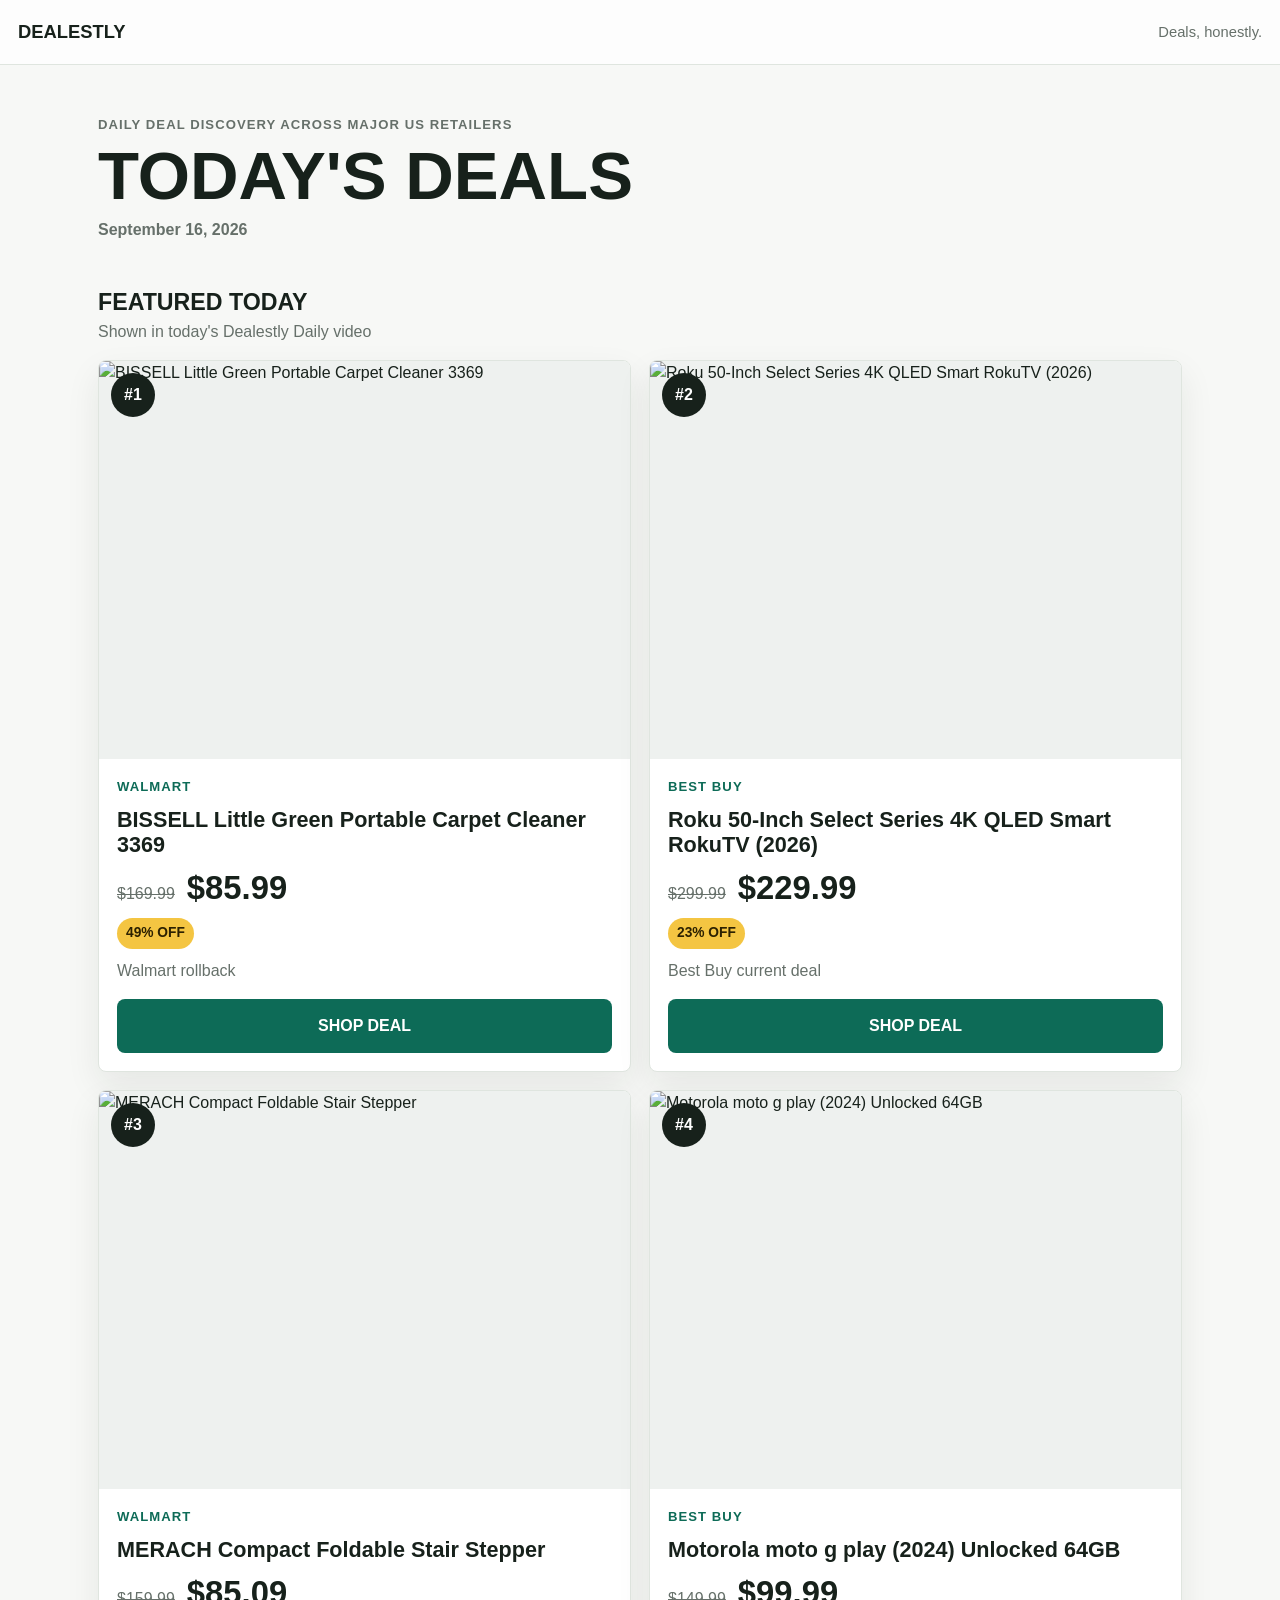
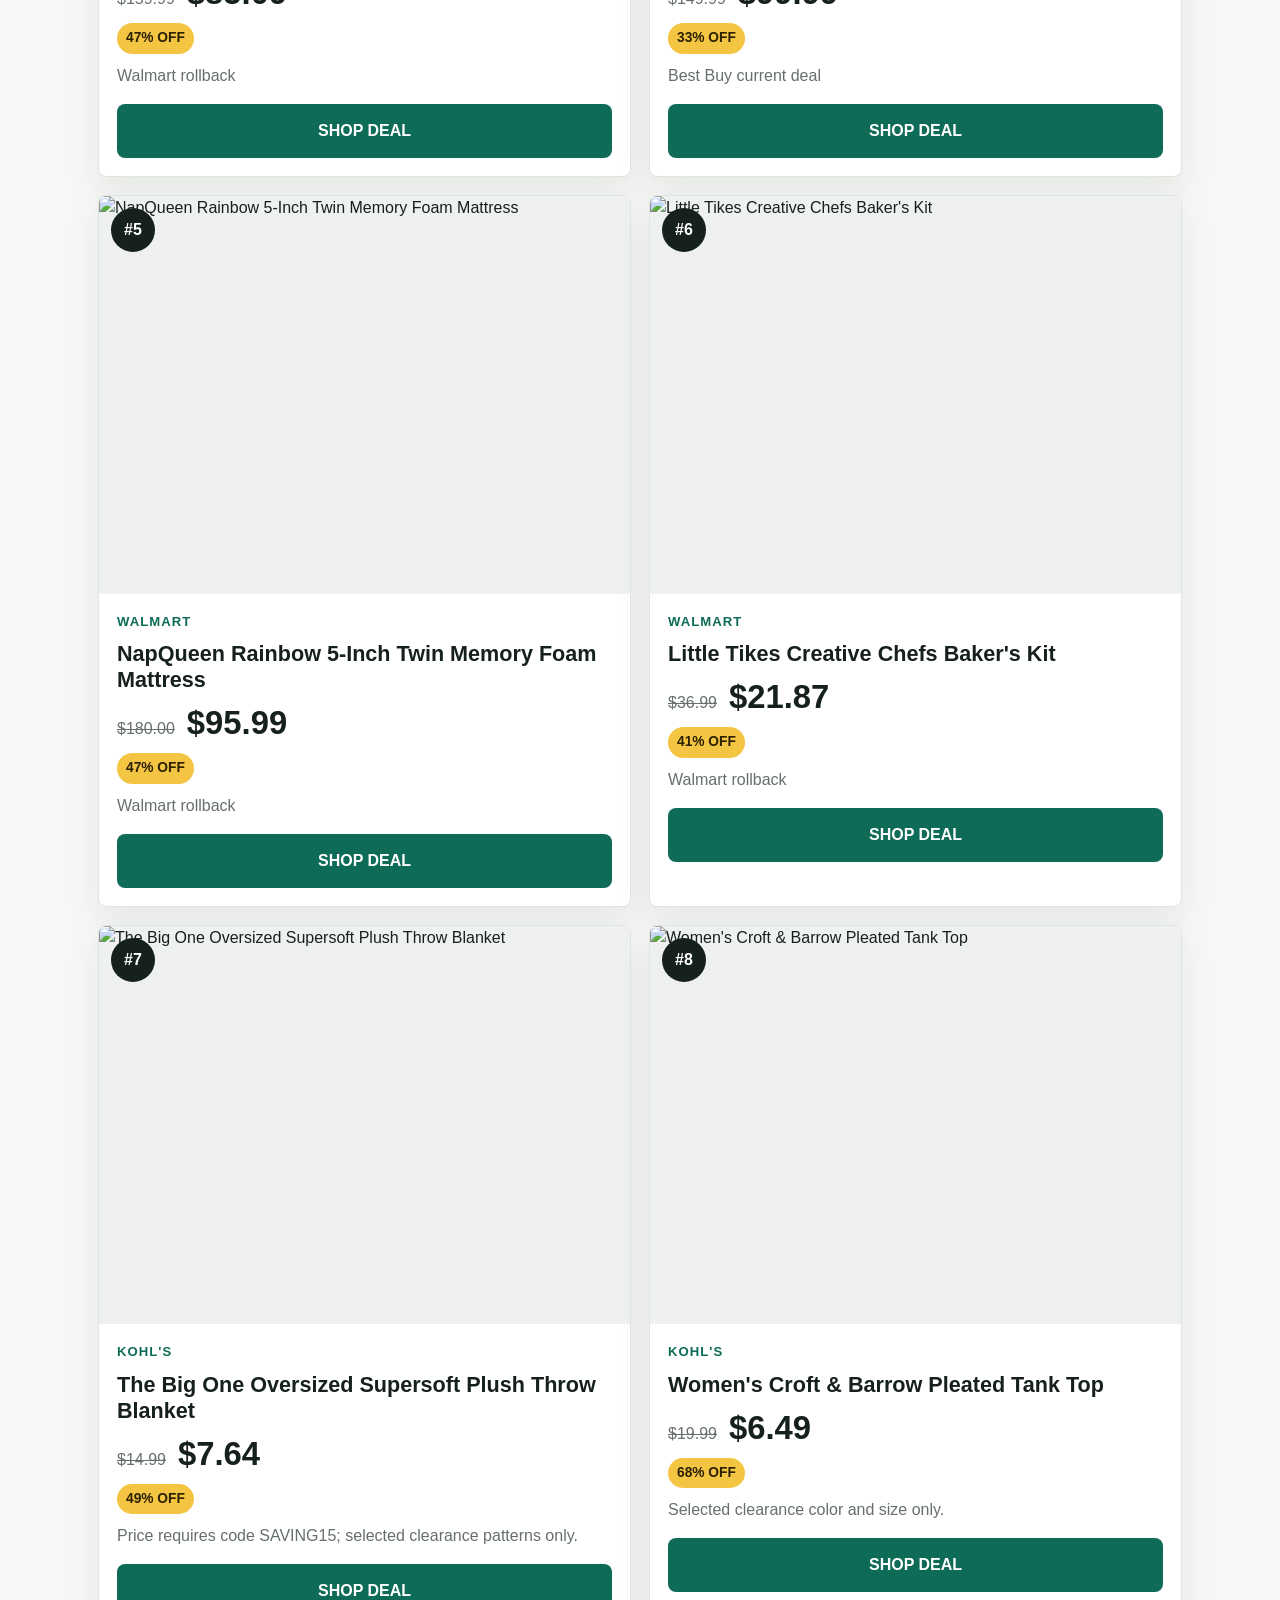
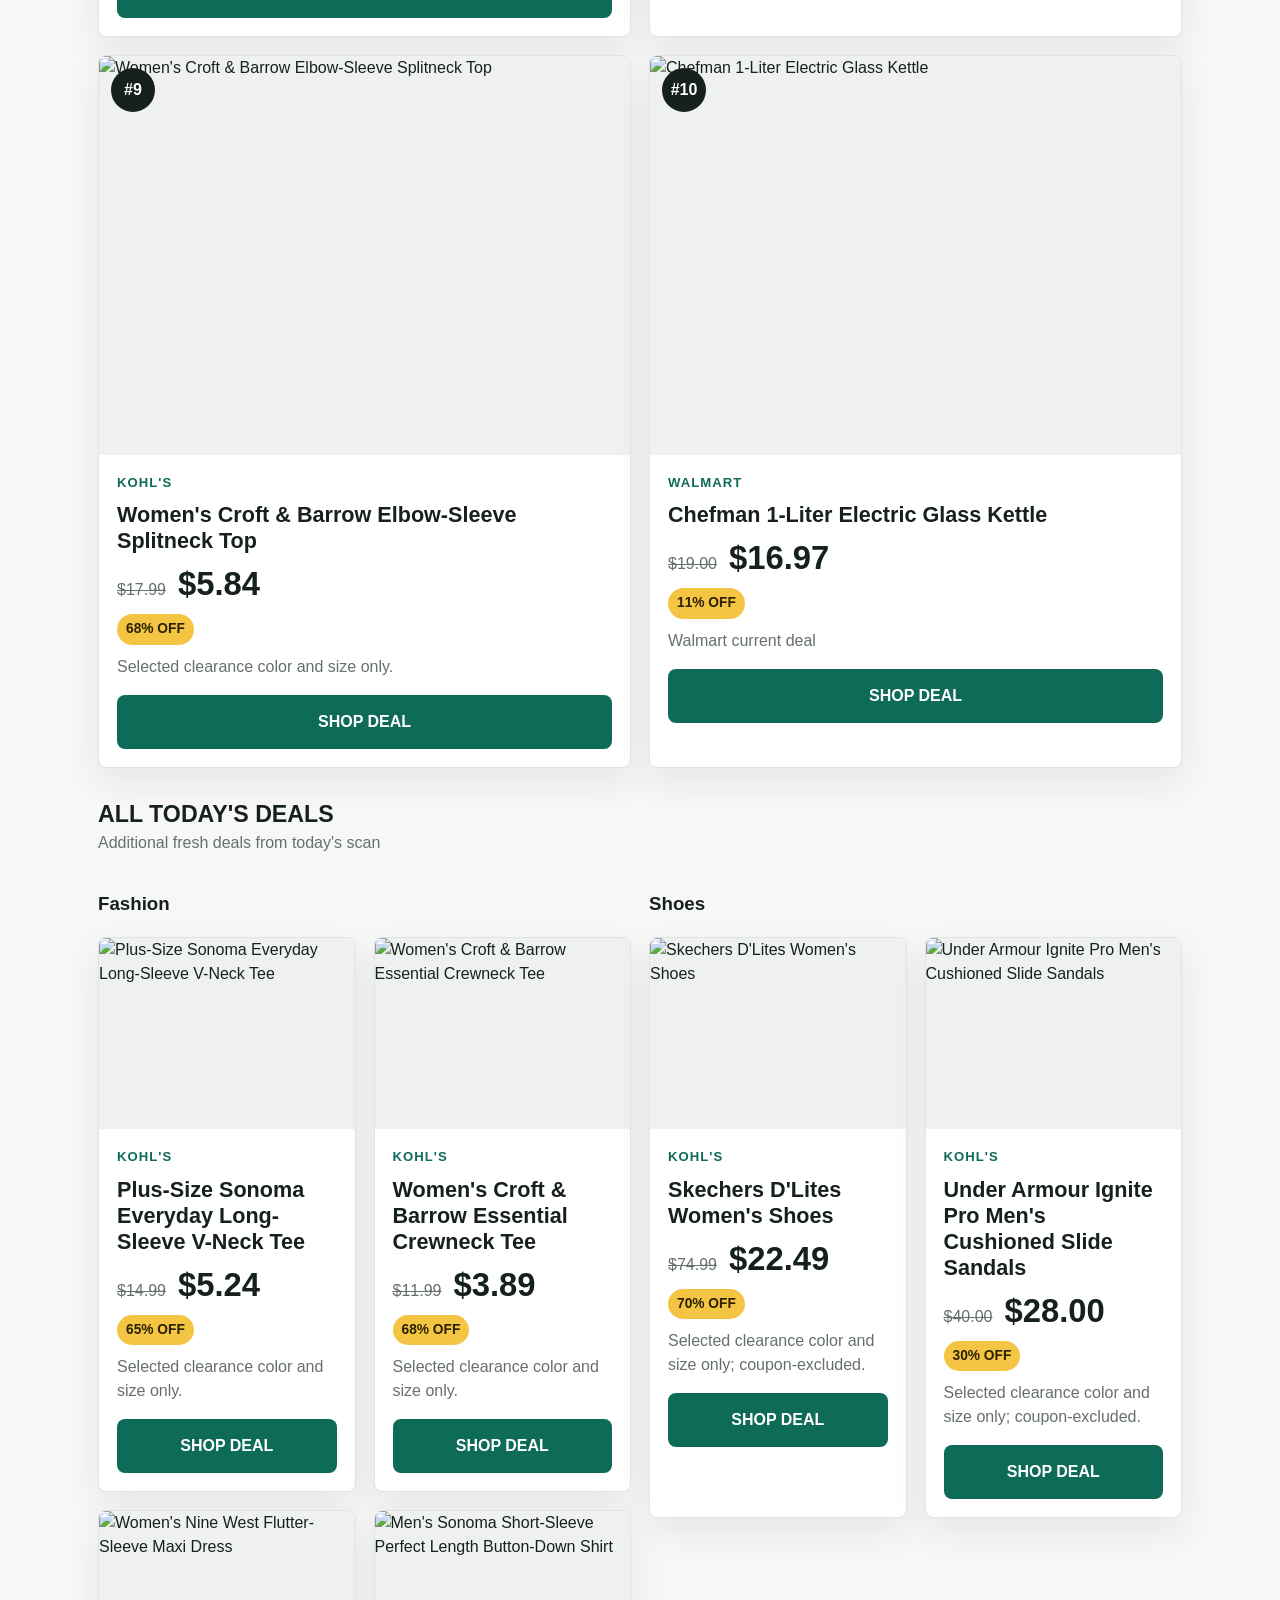
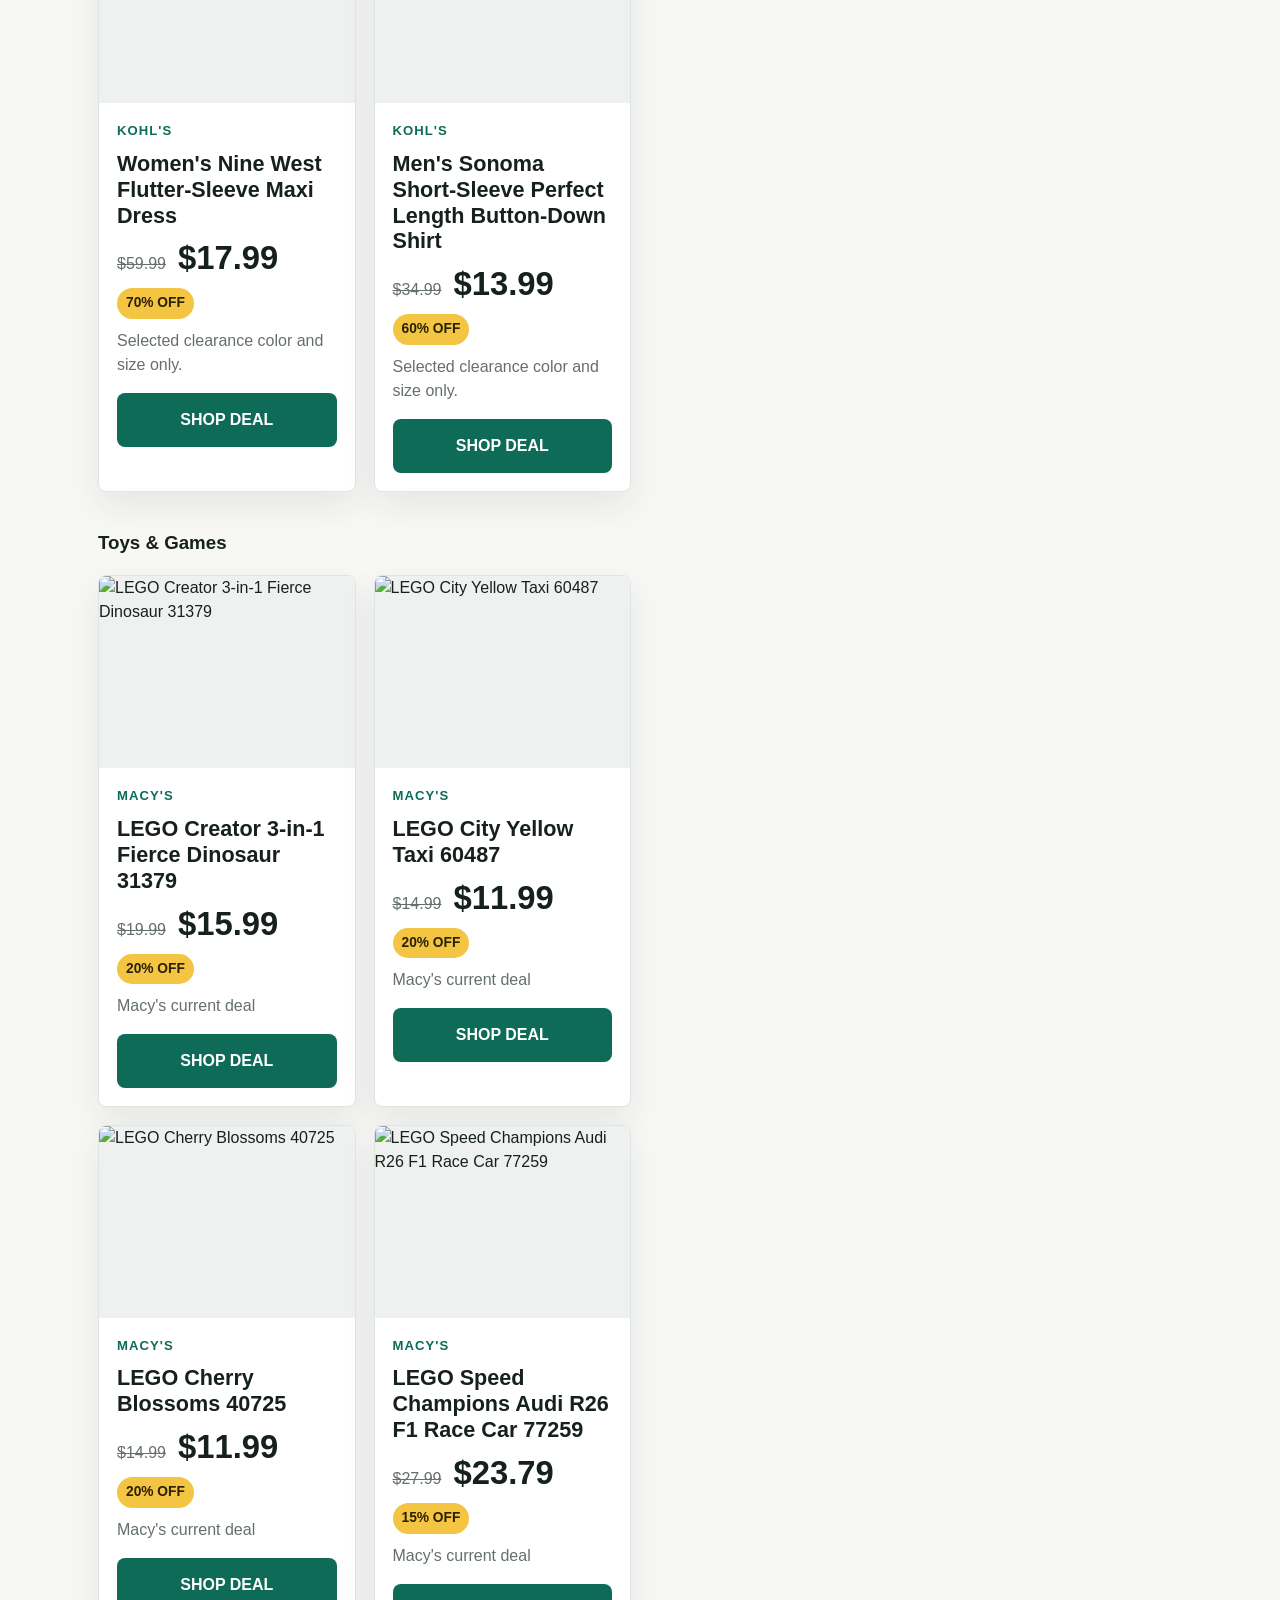
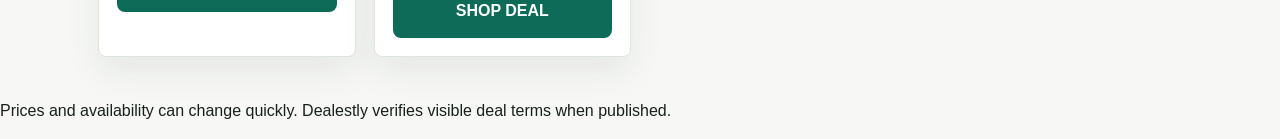
==== commit 1f593024: "Update Dealestly daily deals for 2026-09-16" ====
--- a/today.html
+++ b/today.html
@@ -24,21 +24,21 @@
     <section class="today-heading" aria-labelledby="today-title">
       <p class="brand-kicker">Daily deal discovery across major US retailers</p>
       <h1 id="today-title">TODAY'S DEALS</h1>
-      <p class="date-line">September 15, 2026</p>
+      <p class="date-line">September 16, 2026</p>
     </section>
     <section class="content-section featured-section" aria-labelledby="featured-title">
       <div class="section-heading"><h2 id="featured-title">FEATURED TODAY</h2><p>Shown in today's Dealestly Daily video</p></div>
       <div class="deal-grid" aria-label="Featured video deal cards">
       <article class="deal-card">
         <div class="deal-number">#1</div>
-        <img src="https://images.thdstatic.com/productImages/3552688a-f556-4cb2-bac4-c0a2e2444f9a/svn/milwaukee-planers-2524-20-48-11-2450-64_600.jpg" alt="Milwaukee M12 Brushless 2-Inch Planer with 5.0Ah Battery">
-        <div class="deal-content">
-          <p class="retailer-name">HOME DEPOT</p>
-          <h2>Milwaukee M12 Brushless 2-Inch Planer with 5.0Ah Battery</h2>
-          <div class="price-row"><span class="old-price">$339.00</span><span class="current-price">$204.00</span></div>
-          <p class="discount-badge">40% OFF</p>
-          <p class="promo-note">Home Depot Daily Deal</p>
-          <a class="shop-button shop-deal-link" href="https://www.homedepot.com/p/Milwaukee-M12-12V-Lithium-Ion-Brushless-Cordless-2-in-Planer-with-M12-5-0-Ah-Battery-2524-20-48-11-2450/342964942" target="_blank" rel="noopener noreferrer" aria-label="Shop Milwaukee M12 Brushless 2-Inch Planer with 5.0Ah Battery deal" data-analytics="shop-deal" data-deal-section="featured" data-product-name="Milwaukee M12 Brushless 2-Inch Planer with 5.0Ah Battery" data-retailer="Home Depot" data-current-price="204.0" data-product-url="https://www.homedepot.com/p/Milwaukee-M12-12V-Lithium-Ion-Brushless-Cordless-2-in-Planer-with-M12-5-0-Ah-Battery-2524-20-48-11-2450/342964942" data-deal-number="1">SHOP DEAL</a>
+        <img src="https://i5.walmartimages.com/asr/07ef7695-fde6-4186-a67b-6a7df91d88a4.5eed8aaff9e94955657df62d2a53d647.png" alt="BISSELL Little Green Portable Carpet Cleaner 3369">
+        <div class="deal-content">
+          <p class="retailer-name">WALMART</p>
+          <h2>BISSELL Little Green Portable Carpet Cleaner 3369</h2>
+          <div class="price-row"><span class="old-price">$169.99</span><span class="current-price">$85.99</span></div>
+          <p class="discount-badge">49% OFF</p>
+          <p class="promo-note">Walmart rollback</p>
+          <a class="shop-button shop-deal-link" href="https://www.walmart.com/ip/BISSELL-Little-Green-Portable-Carpet-Cleaner-3369/271925562" target="_blank" rel="noopener noreferrer" aria-label="Shop BISSELL Little Green Portable Carpet Cleaner 3369 deal" data-analytics="shop-deal" data-deal-section="featured" data-product-name="BISSELL Little Green Portable Carpet Cleaner 3369" data-retailer="Walmart" data-current-price="85.99" data-product-url="https://www.walmart.com/ip/BISSELL-Little-Green-Portable-Carpet-Cleaner-3369/271925562" data-deal-number="1">SHOP DEAL</a>
         </div>
       </article>
 
@@ -50,26 +50,65 @@
           <h2>Roku 50-Inch Select Series 4K QLED Smart RokuTV (2026)</h2>
           <div class="price-row"><span class="old-price">$299.99</span><span class="current-price">$229.99</span></div>
           <p class="discount-badge">23% OFF</p>
-          <p class="promo-note">Best Buy Top Deal</p>
+          <p class="promo-note">Best Buy current deal</p>
           <a class="shop-button shop-deal-link" href="https://www.bestbuy.com/product/roku-50-class-select-series-4k-qled-smart-rokutv-2026/J3PFCJQR5Q/sku/6673078" target="_blank" rel="noopener noreferrer" aria-label="Shop Roku 50-Inch Select Series 4K QLED Smart RokuTV (2026) deal" data-analytics="shop-deal" data-deal-section="featured" data-product-name="Roku 50-Inch Select Series 4K QLED Smart RokuTV (2026)" data-retailer="Best Buy" data-current-price="229.99" data-product-url="https://www.bestbuy.com/product/roku-50-class-select-series-4k-qled-smart-rokutv-2026/J3PFCJQR5Q/sku/6673078" data-deal-number="2">SHOP DEAL</a>
         </div>
       </article>
 
       <article class="deal-card">
         <div class="deal-number">#3</div>
+        <img src="https://i5.walmartimages.com/asr/097b2818-0171-45fe-9673-2df5e3e9e819.c01825b30561277ee92c184087595af7.jpeg" alt="MERACH Compact Foldable Stair Stepper">
+        <div class="deal-content">
+          <p class="retailer-name">WALMART</p>
+          <h2>MERACH Compact Foldable Stair Stepper</h2>
+          <div class="price-row"><span class="old-price">$159.99</span><span class="current-price">$85.09</span></div>
+          <p class="discount-badge">47% OFF</p>
+          <p class="promo-note">Walmart rollback</p>
+          <a class="shop-button shop-deal-link" href="https://www.walmart.com/ip/MERACH-Stair-Stepper-for-Home-Compact-Foldable-Vertical-Climber-Full-Body-Workout-Stepper-Home-Gym-Cardio-Exercise-Equipment/10667520283" target="_blank" rel="noopener noreferrer" aria-label="Shop MERACH Compact Foldable Stair Stepper deal" data-analytics="shop-deal" data-deal-section="featured" data-product-name="MERACH Compact Foldable Stair Stepper" data-retailer="Walmart" data-current-price="85.09" data-product-url="https://www.walmart.com/ip/MERACH-Stair-Stepper-for-Home-Compact-Foldable-Vertical-Climber-Full-Body-Workout-Stepper-Home-Gym-Cardio-Exercise-Equipment/10667520283" data-deal-number="3">SHOP DEAL</a>
+        </div>
+      </article>
+
+      <article class="deal-card">
+        <div class="deal-number">#4</div>
         <img src="https://pisces.bbystatic.com/image2/BestBuy_US/images/products/6568/6568429_sd.jpg" alt="Motorola moto g play (2024) Unlocked 64GB">
         <div class="deal-content">
           <p class="retailer-name">BEST BUY</p>
           <h2>Motorola moto g play (2024) Unlocked 64GB</h2>
           <div class="price-row"><span class="old-price">$149.99</span><span class="current-price">$99.99</span></div>
           <p class="discount-badge">33% OFF</p>
-          <p class="promo-note">Best Buy Top Deal</p>
-          <a class="shop-button shop-deal-link" href="https://www.bestbuy.com/product/motorola-moto-g-play-2024-lte-64gb-unlocked-sapphire-blue/J39QWY6GXV/sku/6568429" target="_blank" rel="noopener noreferrer" aria-label="Shop Motorola moto g play (2024) Unlocked 64GB deal" data-analytics="shop-deal" data-deal-section="featured" data-product-name="Motorola moto g play (2024) Unlocked 64GB" data-retailer="Best Buy" data-current-price="99.99" data-product-url="https://www.bestbuy.com/product/motorola-moto-g-play-2024-lte-64gb-unlocked-sapphire-blue/J39QWY6GXV/sku/6568429" data-deal-number="3">SHOP DEAL</a>
-        </div>
-      </article>
-
-      <article class="deal-card">
-        <div class="deal-number">#4</div>
+          <p class="promo-note">Best Buy current deal</p>
+          <a class="shop-button shop-deal-link" href="https://www.bestbuy.com/product/motorola-moto-g-play-2024-lte-64gb-unlocked-sapphire-blue/J39QWY6GXV/sku/6568429" target="_blank" rel="noopener noreferrer" aria-label="Shop Motorola moto g play (2024) Unlocked 64GB deal" data-analytics="shop-deal" data-deal-section="featured" data-product-name="Motorola moto g play (2024) Unlocked 64GB" data-retailer="Best Buy" data-current-price="99.99" data-product-url="https://www.bestbuy.com/product/motorola-moto-g-play-2024-lte-64gb-unlocked-sapphire-blue/J39QWY6GXV/sku/6568429" data-deal-number="4">SHOP DEAL</a>
+        </div>
+      </article>
+
+      <article class="deal-card">
+        <div class="deal-number">#5</div>
+        <img src="https://i5.walmartimages.com/asr/731193e1-c03c-48dc-b5ea-d1a51e979565.ed74ae3a01b69fd06e780ab600964395.jpeg" alt="NapQueen Rainbow 5-Inch Twin Memory Foam Mattress">
+        <div class="deal-content">
+          <p class="retailer-name">WALMART</p>
+          <h2>NapQueen Rainbow 5-Inch Twin Memory Foam Mattress</h2>
+          <div class="price-row"><span class="old-price">$180.00</span><span class="current-price">$95.99</span></div>
+          <p class="discount-badge">47% OFF</p>
+          <p class="promo-note">Walmart rollback</p>
+          <a class="shop-button shop-deal-link" href="https://www.walmart.com/ip/NapQueen-Rainbow-5-Twin-Memory-Foam-Mattress-White/1252988027" target="_blank" rel="noopener noreferrer" aria-label="Shop NapQueen Rainbow 5-Inch Twin Memory Foam Mattress deal" data-analytics="shop-deal" data-deal-section="featured" data-product-name="NapQueen Rainbow 5-Inch Twin Memory Foam Mattress" data-retailer="Walmart" data-current-price="95.99" data-product-url="https://www.walmart.com/ip/NapQueen-Rainbow-5-Twin-Memory-Foam-Mattress-White/1252988027" data-deal-number="5">SHOP DEAL</a>
+        </div>
+      </article>
+
+      <article class="deal-card">
+        <div class="deal-number">#6</div>
+        <img src="https://i5.walmartimages.com/asr/a742c646-31d8-4e4a-8f42-b5087c0a28f0.48a3fbff5d9b6b5505d2d9584e8315a7.jpeg" alt="Little Tikes Creative Chefs Baker&#x27;s Kit">
+        <div class="deal-content">
+          <p class="retailer-name">WALMART</p>
+          <h2>Little Tikes Creative Chefs Baker&#x27;s Kit</h2>
+          <div class="price-row"><span class="old-price">$36.99</span><span class="current-price">$21.87</span></div>
+          <p class="discount-badge">41% OFF</p>
+          <p class="promo-note">Walmart rollback</p>
+          <a class="shop-button shop-deal-link" href="https://www.walmart.com/ip/Little-Tikes-Creative-Chefs-Baker-s-Kit-with-Make-It-Mix-Play-Sand-18-Accessories-Realistic-Pretend-Play-Set-Boys-Girls-Ages-3/5437950054" target="_blank" rel="noopener noreferrer" aria-label="Shop Little Tikes Creative Chefs Baker&#x27;s Kit deal" data-analytics="shop-deal" data-deal-section="featured" data-product-name="Little Tikes Creative Chefs Baker&#x27;s Kit" data-retailer="Walmart" data-current-price="21.87" data-product-url="https://www.walmart.com/ip/Little-Tikes-Creative-Chefs-Baker-s-Kit-with-Make-It-Mix-Play-Sand-18-Accessories-Realistic-Pretend-Play-Set-Boys-Girls-Ages-3/5437950054" data-deal-number="6">SHOP DEAL</a>
+        </div>
+      </article>
+
+      <article class="deal-card">
+        <div class="deal-number">#7</div>
         <img src="https://media.kohlsimg.com/is/image/kohls/1944597_Navy_Plaid?hei=800&amp;op_sharpen=1&amp;wid=800" alt="The Big One Oversized Supersoft Plush Throw Blanket">
         <div class="deal-content">
           <p class="retailer-name">KOHL&#x27;S</p>
@@ -77,38 +116,12 @@
           <div class="price-row"><span class="old-price">$14.99</span><span class="current-price">$7.64</span></div>
           <p class="discount-badge">49% OFF</p>
           <p class="promo-note">Price requires code SAVING15; selected clearance patterns only.</p>
-          <a class="shop-button shop-deal-link" href="https://www.kohls.com/product/prd-1944597/the-big-one-super-soft-plush-throw.jsp?color=Navy+Plaid&amp;isClearance=true&amp;topSkuId=78289321" target="_blank" rel="noopener noreferrer" aria-label="Shop The Big One Oversized Supersoft Plush Throw Blanket deal" data-analytics="shop-deal" data-deal-section="featured" data-product-name="The Big One Oversized Supersoft Plush Throw Blanket" data-retailer="Kohl&#x27;s" data-current-price="7.64" data-product-url="https://www.kohls.com/product/prd-1944597/the-big-one-super-soft-plush-throw.jsp?color=Navy+Plaid&amp;isClearance=true&amp;topSkuId=78289321" data-deal-number="4">SHOP DEAL</a>
-        </div>
-      </article>
-
-      <article class="deal-card">
-        <div class="deal-number">#5</div>
-        <img src="https://media.kohlsimg.com/is/image/kohls/7876516_Brown?hei=800&amp;op_sharpen=1&amp;wid=800" alt="SO Gladiator Women&#x27;s Lace-Up Sandals">
-        <div class="deal-content">
-          <p class="retailer-name">KOHL&#x27;S</p>
-          <h2>SO Gladiator Women&#x27;s Lace-Up Sandals</h2>
-          <div class="price-row"><span class="old-price">$49.99</span><span class="current-price">$23.36</span></div>
-          <p class="discount-badge">53% OFF</p>
-          <p class="promo-note">Price requires code SAVING15; selected clearance sizes only.</p>
-          <a class="shop-button shop-deal-link" href="https://www.kohls.com/product/prd-7876516/so-gladiator-womens-lace-up-sandals.jsp?color=Brown&amp;isClearance=true&amp;topSkuId=28661029" target="_blank" rel="noopener noreferrer" aria-label="Shop SO Gladiator Women&#x27;s Lace-Up Sandals deal" data-analytics="shop-deal" data-deal-section="featured" data-product-name="SO Gladiator Women&#x27;s Lace-Up Sandals" data-retailer="Kohl&#x27;s" data-current-price="23.36" data-product-url="https://www.kohls.com/product/prd-7876516/so-gladiator-womens-lace-up-sandals.jsp?color=Brown&amp;isClearance=true&amp;topSkuId=28661029" data-deal-number="5">SHOP DEAL</a>
-        </div>
-      </article>
-
-      <article class="deal-card">
-        <div class="deal-number">#6</div>
-        <img src="https://media.kohlsimg.com/is/image/kohls/6422226_Purple_Mini_Geo?hei=800&amp;op_sharpen=1&amp;wid=800" alt="Men&#x27;s Apt. 9 Premier Flex Slim-Fit Dress Shirt">
-        <div class="deal-content">
-          <p class="retailer-name">KOHL&#x27;S</p>
-          <h2>Men&#x27;s Apt. 9 Premier Flex Slim-Fit Dress Shirt</h2>
-          <div class="price-row"><span class="old-price">$39.99</span><span class="current-price">$11.99</span></div>
-          <p class="discount-badge">70% OFF</p>
-          <p class="promo-note">Selected clearance color and size only.</p>
-          <a class="shop-button shop-deal-link" href="https://www.kohls.com/product/prd-6422226/mens-apt-9-premier-flex-slim-fit-dress-shirt.jsp?color=Purple+Mini+Geo&amp;isClearance=true&amp;topSkuId=18964064" target="_blank" rel="noopener noreferrer" aria-label="Shop Men&#x27;s Apt. 9 Premier Flex Slim-Fit Dress Shirt deal" data-analytics="shop-deal" data-deal-section="featured" data-product-name="Men&#x27;s Apt. 9 Premier Flex Slim-Fit Dress Shirt" data-retailer="Kohl&#x27;s" data-current-price="11.99" data-product-url="https://www.kohls.com/product/prd-6422226/mens-apt-9-premier-flex-slim-fit-dress-shirt.jsp?color=Purple+Mini+Geo&amp;isClearance=true&amp;topSkuId=18964064" data-deal-number="6">SHOP DEAL</a>
-        </div>
-      </article>
-
-      <article class="deal-card">
-        <div class="deal-number">#7</div>
+          <a class="shop-button shop-deal-link" href="https://www.kohls.com/product/prd-1944597/the-big-one-super-soft-plush-throw.jsp?color=Navy+Plaid&amp;isClearance=true&amp;topSkuId=78289321" target="_blank" rel="noopener noreferrer" aria-label="Shop The Big One Oversized Supersoft Plush Throw Blanket deal" data-analytics="shop-deal" data-deal-section="featured" data-product-name="The Big One Oversized Supersoft Plush Throw Blanket" data-retailer="Kohl&#x27;s" data-current-price="7.64" data-product-url="https://www.kohls.com/product/prd-1944597/the-big-one-super-soft-plush-throw.jsp?color=Navy+Plaid&amp;isClearance=true&amp;topSkuId=78289321" data-deal-number="7">SHOP DEAL</a>
+        </div>
+      </article>
+
+      <article class="deal-card">
+        <div class="deal-number">#8</div>
         <img src="https://media.kohlsimg.com/is/image/kohls/5522983_Ametheyst_Sun_Floral?hei=800&amp;op_sharpen=1&amp;wid=800" alt="Women&#x27;s Croft &amp; Barrow Pleated Tank Top">
         <div class="deal-content">
           <p class="retailer-name">KOHL&#x27;S</p>
@@ -116,12 +129,12 @@
           <div class="price-row"><span class="old-price">$19.99</span><span class="current-price">$6.49</span></div>
           <p class="discount-badge">68% OFF</p>
           <p class="promo-note">Selected clearance color and size only.</p>
-          <a class="shop-button shop-deal-link" href="https://www.kohls.com/product/prd-5522983/womens-croft-barrow-pleated-tank-top.jsp?color=Ametheyst+Sun+Floral&amp;isClearance=true&amp;topSkuId=53632543" target="_blank" rel="noopener noreferrer" aria-label="Shop Women&#x27;s Croft &amp; Barrow Pleated Tank Top deal" data-analytics="shop-deal" data-deal-section="featured" data-product-name="Women&#x27;s Croft &amp; Barrow Pleated Tank Top" data-retailer="Kohl&#x27;s" data-current-price="6.49" data-product-url="https://www.kohls.com/product/prd-5522983/womens-croft-barrow-pleated-tank-top.jsp?color=Ametheyst+Sun+Floral&amp;isClearance=true&amp;topSkuId=53632543" data-deal-number="7">SHOP DEAL</a>
-        </div>
-      </article>
-
-      <article class="deal-card">
-        <div class="deal-number">#8</div>
+          <a class="shop-button shop-deal-link" href="https://www.kohls.com/product/prd-5522983/womens-croft-barrow-pleated-tank-top.jsp?color=Ametheyst+Sun+Floral&amp;isClearance=true&amp;topSkuId=53632543" target="_blank" rel="noopener noreferrer" aria-label="Shop Women&#x27;s Croft &amp; Barrow Pleated Tank Top deal" data-analytics="shop-deal" data-deal-section="featured" data-product-name="Women&#x27;s Croft &amp; Barrow Pleated Tank Top" data-retailer="Kohl&#x27;s" data-current-price="6.49" data-product-url="https://www.kohls.com/product/prd-5522983/womens-croft-barrow-pleated-tank-top.jsp?color=Ametheyst+Sun+Floral&amp;isClearance=true&amp;topSkuId=53632543" data-deal-number="8">SHOP DEAL</a>
+        </div>
+      </article>
+
+      <article class="deal-card">
+        <div class="deal-number">#9</div>
         <img src="https://media.kohlsimg.com/is/image/kohls/4887344_Coral_Spring_Tile?hei=800&amp;op_sharpen=1&amp;wid=800" alt="Women&#x27;s Croft &amp; Barrow Elbow-Sleeve Splitneck Top">
         <div class="deal-content">
           <p class="retailer-name">KOHL&#x27;S</p>
@@ -129,33 +142,20 @@
           <div class="price-row"><span class="old-price">$17.99</span><span class="current-price">$5.84</span></div>
           <p class="discount-badge">68% OFF</p>
           <p class="promo-note">Selected clearance color and size only.</p>
-          <a class="shop-button shop-deal-link" href="https://www.kohls.com/product/prd-4887344/womens-croft-barrow-elbow-sleeve-splitneck-top.jsp?color=Coral+Spring+Tile&amp;isClearance=true&amp;topSkuId=82478794" target="_blank" rel="noopener noreferrer" aria-label="Shop Women&#x27;s Croft &amp; Barrow Elbow-Sleeve Splitneck Top deal" data-analytics="shop-deal" data-deal-section="featured" data-product-name="Women&#x27;s Croft &amp; Barrow Elbow-Sleeve Splitneck Top" data-retailer="Kohl&#x27;s" data-current-price="5.84" data-product-url="https://www.kohls.com/product/prd-4887344/womens-croft-barrow-elbow-sleeve-splitneck-top.jsp?color=Coral+Spring+Tile&amp;isClearance=true&amp;topSkuId=82478794" data-deal-number="8">SHOP DEAL</a>
-        </div>
-      </article>
-
-      <article class="deal-card">
-        <div class="deal-number">#9</div>
-        <img src="https://media.kohlsimg.com/is/image/kohls/6919071_Vital_White?hei=800&amp;op_sharpen=1&amp;wid=800" alt="Plus-Size Sonoma Everyday Long-Sleeve V-Neck Tee">
-        <div class="deal-content">
-          <p class="retailer-name">KOHL&#x27;S</p>
-          <h2>Plus-Size Sonoma Everyday Long-Sleeve V-Neck Tee</h2>
-          <div class="price-row"><span class="old-price">$14.99</span><span class="current-price">$5.24</span></div>
-          <p class="discount-badge">65% OFF</p>
-          <p class="promo-note">Selected clearance color and size only.</p>
-          <a class="shop-button shop-deal-link" href="https://www.kohls.com/product/prd-6919071/plus-size-sonoma-goods-for-life-everyday-long-sleeve-v-neck-tee.jsp?color=Vital+White&amp;isClearance=true&amp;topSkuId=29699747" target="_blank" rel="noopener noreferrer" aria-label="Shop Plus-Size Sonoma Everyday Long-Sleeve V-Neck Tee deal" data-analytics="shop-deal" data-deal-section="featured" data-product-name="Plus-Size Sonoma Everyday Long-Sleeve V-Neck Tee" data-retailer="Kohl&#x27;s" data-current-price="5.24" data-product-url="https://www.kohls.com/product/prd-6919071/plus-size-sonoma-goods-for-life-everyday-long-sleeve-v-neck-tee.jsp?color=Vital+White&amp;isClearance=true&amp;topSkuId=29699747" data-deal-number="9">SHOP DEAL</a>
+          <a class="shop-button shop-deal-link" href="https://www.kohls.com/product/prd-4887344/womens-croft-barrow-elbow-sleeve-splitneck-top.jsp?color=Coral+Spring+Tile&amp;isClearance=true&amp;topSkuId=82478794" target="_blank" rel="noopener noreferrer" aria-label="Shop Women&#x27;s Croft &amp; Barrow Elbow-Sleeve Splitneck Top deal" data-analytics="shop-deal" data-deal-section="featured" data-product-name="Women&#x27;s Croft &amp; Barrow Elbow-Sleeve Splitneck Top" data-retailer="Kohl&#x27;s" data-current-price="5.84" data-product-url="https://www.kohls.com/product/prd-4887344/womens-croft-barrow-elbow-sleeve-splitneck-top.jsp?color=Coral+Spring+Tile&amp;isClearance=true&amp;topSkuId=82478794" data-deal-number="9">SHOP DEAL</a>
         </div>
       </article>
 
       <article class="deal-card">
         <div class="deal-number">#10</div>
-        <img src="https://media.kohlsimg.com/is/image/kohls/3500577_Coral_Blue_Fresh_Tile?hei=800&amp;op_sharpen=1&amp;wid=800" alt="Women&#x27;s Croft &amp; Barrow Essential Crewneck Tee">
-        <div class="deal-content">
-          <p class="retailer-name">KOHL&#x27;S</p>
-          <h2>Women&#x27;s Croft &amp; Barrow Essential Crewneck Tee</h2>
-          <div class="price-row"><span class="old-price">$11.99</span><span class="current-price">$3.89</span></div>
-          <p class="discount-badge">68% OFF</p>
-          <p class="promo-note">Selected clearance color and size only.</p>
-          <a class="shop-button shop-deal-link" href="https://www.kohls.com/product/prd-3500577/womens-croft-barrow-essential-crewneck-tee.jsp?color=Coral+Blue+Fresh+Tile&amp;isClearance=true&amp;topSkuId=28080325" target="_blank" rel="noopener noreferrer" aria-label="Shop Women&#x27;s Croft &amp; Barrow Essential Crewneck Tee deal" data-analytics="shop-deal" data-deal-section="featured" data-product-name="Women&#x27;s Croft &amp; Barrow Essential Crewneck Tee" data-retailer="Kohl&#x27;s" data-current-price="3.89" data-product-url="https://www.kohls.com/product/prd-3500577/womens-croft-barrow-essential-crewneck-tee.jsp?color=Coral+Blue+Fresh+Tile&amp;isClearance=true&amp;topSkuId=28080325" data-deal-number="10">SHOP DEAL</a>
+        <img src="https://i5.walmartimages.com/asr/bf225445-6414-4894-95f5-c7fd227778b1.89d33a6952cf3e003a35bb90e06a0f1e.jpeg" alt="Chefman 1-Liter Electric Glass Kettle">
+        <div class="deal-content">
+          <p class="retailer-name">WALMART</p>
+          <h2>Chefman 1-Liter Electric Glass Kettle</h2>
+          <div class="price-row"><span class="old-price">$19.00</span><span class="current-price">$16.97</span></div>
+          <p class="discount-badge">11% OFF</p>
+          <p class="promo-note">Walmart current deal</p>
+          <a class="shop-button shop-deal-link" href="https://www.walmart.com/ip/Chefman-1L-Electric-Glass-Kettle-w-LED-Indicator-Light-Automatic-Shutoff-Black-New/1082291497" target="_blank" rel="noopener noreferrer" aria-label="Shop Chefman 1-Liter Electric Glass Kettle deal" data-analytics="shop-deal" data-deal-section="featured" data-product-name="Chefman 1-Liter Electric Glass Kettle" data-retailer="Walmart" data-current-price="16.97" data-product-url="https://www.walmart.com/ip/Chefman-1L-Electric-Glass-Kettle-w-LED-Indicator-Light-Automatic-Shutoff-Black-New/1082291497" data-deal-number="10">SHOP DEAL</a>
         </div>
       </article>
       </div>
@@ -168,97 +168,141 @@
           <div class="deal-grid">
       <article class="deal-card">
 
-        <img src="assets/dealestly-placeholder.svg" alt="Girls 6-20 SO Relaxed Seamed Joggers">
-        <div class="deal-content">
-          <p class="retailer-name">KOHL&#x27;S</p>
-          <h2>Girls 6-20 SO Relaxed Seamed Joggers</h2>
-          <div class="price-row"><span class="old-price">$26.99</span><span class="current-price">$9.44</span></div>
+        <img src="https://media.kohlsimg.com/is/image/kohls/6919071_Vital_White?hei=800&amp;op_sharpen=1&amp;wid=800" alt="Plus-Size Sonoma Everyday Long-Sleeve V-Neck Tee">
+        <div class="deal-content">
+          <p class="retailer-name">KOHL&#x27;S</p>
+          <h2>Plus-Size Sonoma Everyday Long-Sleeve V-Neck Tee</h2>
+          <div class="price-row"><span class="old-price">$14.99</span><span class="current-price">$5.24</span></div>
           <p class="discount-badge">65% OFF</p>
           <p class="promo-note">Selected clearance color and size only.</p>
-          <a class="shop-button shop-deal-link" href="https://www.kohls.com/product/prd-7527465/girls-6-20-so-relaxed-seamed-joggers-in-regular-plus-size.jsp?color=Black+Luxe&amp;isClearance=true&amp;topSkuId=28209190" target="_blank" rel="noopener noreferrer" aria-label="Shop Girls 6-20 SO Relaxed Seamed Joggers deal" data-analytics="shop-deal" data-deal-section="additional" data-product-name="Girls 6-20 SO Relaxed Seamed Joggers" data-retailer="Kohl&#x27;s" data-current-price="9.44" data-product-url="https://www.kohls.com/product/prd-7527465/girls-6-20-so-relaxed-seamed-joggers-in-regular-plus-size.jsp?color=Black+Luxe&amp;isClearance=true&amp;topSkuId=28209190">SHOP DEAL</a>
-        </div>
-      </article>
-
-      <article class="deal-card">
-
-        <img src="assets/dealestly-placeholder.svg" alt="Girls 8-20 Nike Dri-FIT Running Shorts">
-        <div class="deal-content">
-          <p class="retailer-name">KOHL&#x27;S</p>
-          <h2>Girls 8-20 Nike Dri-FIT Running Shorts</h2>
-          <div class="price-row"><span class="old-price">$20.00</span><span class="current-price">$7.00</span></div>
-          <p class="discount-badge">65% OFF</p>
-          <p class="promo-note">Selected clearance color and size only; Nike is coupon-excluded.</p>
-          <a class="shop-button shop-deal-link" href="https://www.kohls.com/product/prd-7769537/girls-8-20-nike-dri-fit-running-shorts.jsp?isClearance=true&amp;topSkuId=64819757" target="_blank" rel="noopener noreferrer" aria-label="Shop Girls 8-20 Nike Dri-FIT Running Shorts deal" data-analytics="shop-deal" data-deal-section="additional" data-product-name="Girls 8-20 Nike Dri-FIT Running Shorts" data-retailer="Kohl&#x27;s" data-current-price="7.0" data-product-url="https://www.kohls.com/product/prd-7769537/girls-8-20-nike-dri-fit-running-shorts.jsp?isClearance=true&amp;topSkuId=64819757">SHOP DEAL</a>
-        </div>
-      </article>
-
-      <article class="deal-card">
-
-        <img src="assets/dealestly-placeholder.svg" alt="Gloria Vanderbilt Amanda Tapered Jeans">
-        <div class="deal-content">
-          <p class="retailer-name">KOHL&#x27;S</p>
-          <h2>Gloria Vanderbilt Amanda Tapered Jeans</h2>
-          <div class="price-row"><span class="old-price">$52.00</span><span class="current-price">$13.00</span></div>
-          <p class="discount-badge">75% OFF</p>
-          <p class="promo-note">Selected clearance color and size only.</p>
-          <a class="shop-button shop-deal-link" href="https://www.kohls.com/product/prd-1695762/gloria-vanderbilt-amanda-tapered-jeans-womens.jsp?isClearance=true&amp;topSkuId=71736523" target="_blank" rel="noopener noreferrer" aria-label="Shop Gloria Vanderbilt Amanda Tapered Jeans deal" data-analytics="shop-deal" data-deal-section="additional" data-product-name="Gloria Vanderbilt Amanda Tapered Jeans" data-retailer="Kohl&#x27;s" data-current-price="13.0" data-product-url="https://www.kohls.com/product/prd-1695762/gloria-vanderbilt-amanda-tapered-jeans-womens.jsp?isClearance=true&amp;topSkuId=71736523">SHOP DEAL</a>
-        </div>
-      </article>
-
-      <article class="deal-card">
-
-        <img src="assets/dealestly-placeholder.svg" alt="Women&#x27;s Simply Vera Vera Wang Shirred Blouse">
-        <div class="deal-content">
-          <p class="retailer-name">KOHL&#x27;S</p>
-          <h2>Women&#x27;s Simply Vera Vera Wang Shirred Blouse</h2>
-          <div class="price-row"><span class="old-price">$39.99</span><span class="current-price">$13.99</span></div>
-          <p class="discount-badge">65% OFF</p>
-          <p class="promo-note">Selected clearance color and size only.</p>
-          <a class="shop-button shop-deal-link" href="https://www.kohls.com/product/prd-7886593/womens-simply-vera-vera-wang-shirred-blouse.jsp?isClearance=true&amp;topSkuId=66275284" target="_blank" rel="noopener noreferrer" aria-label="Shop Women&#x27;s Simply Vera Vera Wang Shirred Blouse deal" data-analytics="shop-deal" data-deal-section="additional" data-product-name="Women&#x27;s Simply Vera Vera Wang Shirred Blouse" data-retailer="Kohl&#x27;s" data-current-price="13.99" data-product-url="https://www.kohls.com/product/prd-7886593/womens-simply-vera-vera-wang-shirred-blouse.jsp?isClearance=true&amp;topSkuId=66275284">SHOP DEAL</a>
-        </div>
-      </article>
-
-      <article class="deal-card">
-
-        <img src="assets/dealestly-placeholder.svg" alt="Women&#x27;s Sonoma Notch Sleep Shirt">
-        <div class="deal-content">
-          <p class="retailer-name">KOHL&#x27;S</p>
-          <h2>Women&#x27;s Sonoma Notch Sleep Shirt</h2>
-          <div class="price-row"><span class="old-price">$39.99</span><span class="current-price">$11.99</span></div>
+          <a class="shop-button shop-deal-link" href="https://www.kohls.com/product/prd-6919071/plus-size-sonoma-goods-for-life-everyday-long-sleeve-v-neck-tee.jsp?color=Vital+White&amp;isClearance=true&amp;topSkuId=29699747" target="_blank" rel="noopener noreferrer" aria-label="Shop Plus-Size Sonoma Everyday Long-Sleeve V-Neck Tee deal" data-analytics="shop-deal" data-deal-section="additional" data-product-name="Plus-Size Sonoma Everyday Long-Sleeve V-Neck Tee" data-retailer="Kohl&#x27;s" data-current-price="5.24" data-product-url="https://www.kohls.com/product/prd-6919071/plus-size-sonoma-goods-for-life-everyday-long-sleeve-v-neck-tee.jsp?color=Vital+White&amp;isClearance=true&amp;topSkuId=29699747">SHOP DEAL</a>
+        </div>
+      </article>
+
+      <article class="deal-card">
+
+        <img src="https://media.kohlsimg.com/is/image/kohls/3500577_Coral_Blue_Fresh_Tile?hei=800&amp;op_sharpen=1&amp;wid=800" alt="Women&#x27;s Croft &amp; Barrow Essential Crewneck Tee">
+        <div class="deal-content">
+          <p class="retailer-name">KOHL&#x27;S</p>
+          <h2>Women&#x27;s Croft &amp; Barrow Essential Crewneck Tee</h2>
+          <div class="price-row"><span class="old-price">$11.99</span><span class="current-price">$3.89</span></div>
+          <p class="discount-badge">68% OFF</p>
+          <p class="promo-note">Selected clearance color and size only.</p>
+          <a class="shop-button shop-deal-link" href="https://www.kohls.com/product/prd-3500577/womens-croft-barrow-essential-crewneck-tee.jsp?color=Coral+Blue+Fresh+Tile&amp;isClearance=true&amp;topSkuId=28080325" target="_blank" rel="noopener noreferrer" aria-label="Shop Women&#x27;s Croft &amp; Barrow Essential Crewneck Tee deal" data-analytics="shop-deal" data-deal-section="additional" data-product-name="Women&#x27;s Croft &amp; Barrow Essential Crewneck Tee" data-retailer="Kohl&#x27;s" data-current-price="3.89" data-product-url="https://www.kohls.com/product/prd-3500577/womens-croft-barrow-essential-crewneck-tee.jsp?color=Coral+Blue+Fresh+Tile&amp;isClearance=true&amp;topSkuId=28080325">SHOP DEAL</a>
+        </div>
+      </article>
+
+      <article class="deal-card">
+
+        <img src="assets/dealestly-placeholder.svg" alt="Women&#x27;s Nine West Flutter-Sleeve Maxi Dress">
+        <div class="deal-content">
+          <p class="retailer-name">KOHL&#x27;S</p>
+          <h2>Women&#x27;s Nine West Flutter-Sleeve Maxi Dress</h2>
+          <div class="price-row"><span class="old-price">$59.99</span><span class="current-price">$17.99</span></div>
           <p class="discount-badge">70% OFF</p>
           <p class="promo-note">Selected clearance color and size only.</p>
-          <a class="shop-button shop-deal-link" href="https://www.kohls.com/product/prd-7866807/womens-sonoma-goods-for-life-notch-sleep-shirt.jsp?color=Dark+Moonbeam+Heather&amp;isClearance=true&amp;topSkuId=47269586" target="_blank" rel="noopener noreferrer" aria-label="Shop Women&#x27;s Sonoma Notch Sleep Shirt deal" data-analytics="shop-deal" data-deal-section="additional" data-product-name="Women&#x27;s Sonoma Notch Sleep Shirt" data-retailer="Kohl&#x27;s" data-current-price="11.99" data-product-url="https://www.kohls.com/product/prd-7866807/womens-sonoma-goods-for-life-notch-sleep-shirt.jsp?color=Dark+Moonbeam+Heather&amp;isClearance=true&amp;topSkuId=47269586">SHOP DEAL</a>
-        </div>
-      </article>
-
-      <article class="deal-card">
-
-        <img src="assets/dealestly-placeholder.svg" alt="Women&#x27;s Nike 3-Pack Everyday Max Cushioned Training Crew Socks">
-        <div class="deal-content">
-          <p class="retailer-name">KOHL&#x27;S</p>
-          <h2>Women&#x27;s Nike 3-Pack Everyday Max Cushioned Training Crew Socks</h2>
-          <div class="price-row"><span class="old-price">$26.00</span><span class="current-price">$19.50</span></div>
-          <p class="discount-badge">25% OFF</p>
-          <p class="promo-note">Coupon-excluded; Buy One Get One 50% Off offer shown separately.</p>
-          <a class="shop-button shop-deal-link" href="https://www.kohls.com/product/prd-5586081/womens-nike-3-pack-everyday-max-cushioned-training-crew-socks.jsp?color=White&amp;isClearance=true&amp;topSkuId=46902731" target="_blank" rel="noopener noreferrer" aria-label="Shop Women&#x27;s Nike 3-Pack Everyday Max Cushioned Training Crew Socks deal" data-analytics="shop-deal" data-deal-section="additional" data-product-name="Women&#x27;s Nike 3-Pack Everyday Max Cushioned Training Crew Socks" data-retailer="Kohl&#x27;s" data-current-price="19.5" data-product-url="https://www.kohls.com/product/prd-5586081/womens-nike-3-pack-everyday-max-cushioned-training-crew-socks.jsp?color=White&amp;isClearance=true&amp;topSkuId=46902731">SHOP DEAL</a>
+          <a class="shop-button shop-deal-link" href="https://www.kohls.com/product/prd-6760492/womens-nine-west-flutter-sleeve-maxi-dress.jsp" target="_blank" rel="noopener noreferrer" aria-label="Shop Women&#x27;s Nine West Flutter-Sleeve Maxi Dress deal" data-analytics="shop-deal" data-deal-section="additional" data-product-name="Women&#x27;s Nine West Flutter-Sleeve Maxi Dress" data-retailer="Kohl&#x27;s" data-current-price="17.99" data-product-url="https://www.kohls.com/product/prd-6760492/womens-nine-west-flutter-sleeve-maxi-dress.jsp">SHOP DEAL</a>
+        </div>
+      </article>
+
+      <article class="deal-card">
+
+        <img src="assets/dealestly-placeholder.svg" alt="Men&#x27;s Sonoma Short-Sleeve Perfect Length Button-Down Shirt">
+        <div class="deal-content">
+          <p class="retailer-name">KOHL&#x27;S</p>
+          <h2>Men&#x27;s Sonoma Short-Sleeve Perfect Length Button-Down Shirt</h2>
+          <div class="price-row"><span class="old-price">$34.99</span><span class="current-price">$13.99</span></div>
+          <p class="discount-badge">60% OFF</p>
+          <p class="promo-note">Selected clearance color and size only.</p>
+          <a class="shop-button shop-deal-link" href="https://www.kohls.com/product/prd-5806004/mens-sonoma-goods-for-life-short-sleeve-perfect-length-button-down-shirt.jsp" target="_blank" rel="noopener noreferrer" aria-label="Shop Men&#x27;s Sonoma Short-Sleeve Perfect Length Button-Down Shirt deal" data-analytics="shop-deal" data-deal-section="additional" data-product-name="Men&#x27;s Sonoma Short-Sleeve Perfect Length Button-Down Shirt" data-retailer="Kohl&#x27;s" data-current-price="13.99" data-product-url="https://www.kohls.com/product/prd-5806004/mens-sonoma-goods-for-life-short-sleeve-perfect-length-button-down-shirt.jsp">SHOP DEAL</a>
         </div>
       </article>
           </div>
         </section>
 
-        <section class="deal-category" aria-label="Kids &amp; Baby">
-          <h3>Kids &amp; Baby</h3>
+        <section class="deal-category" aria-label="Shoes">
+          <h3>Shoes</h3>
           <div class="deal-grid">
       <article class="deal-card">
 
-        <img src="assets/dealestly-placeholder.svg" alt="Toddler Boy Carter&#x27;s 2-Piece Seagull Top and Shorts Set">
-        <div class="deal-content">
-          <p class="retailer-name">KOHL&#x27;S</p>
-          <h2>Toddler Boy Carter&#x27;s 2-Piece Seagull Top and Shorts Set</h2>
-          <div class="price-row"><span class="old-price">$36.00</span><span class="current-price">$8.10</span></div>
-          <p class="discount-badge">78% OFF</p>
-          <p class="promo-note">Selected clearance size only.</p>
-          <a class="shop-button shop-deal-link" href="https://www.kohls.com/product/prd-7767748/toddler-boy-carters-2-pc-seagull-top-shorts-set.jsp?isClearance=true&amp;topSkuId=78104910" target="_blank" rel="noopener noreferrer" aria-label="Shop Toddler Boy Carter&#x27;s 2-Piece Seagull Top and Shorts Set deal" data-analytics="shop-deal" data-deal-section="additional" data-product-name="Toddler Boy Carter&#x27;s 2-Piece Seagull Top and Shorts Set" data-retailer="Kohl&#x27;s" data-current-price="8.1" data-product-url="https://www.kohls.com/product/prd-7767748/toddler-boy-carters-2-pc-seagull-top-shorts-set.jsp?isClearance=true&amp;topSkuId=78104910">SHOP DEAL</a>
+        <img src="assets/dealestly-placeholder.svg" alt="Skechers D&#x27;Lites Women&#x27;s Shoes">
+        <div class="deal-content">
+          <p class="retailer-name">KOHL&#x27;S</p>
+          <h2>Skechers D&#x27;Lites Women&#x27;s Shoes</h2>
+          <div class="price-row"><span class="old-price">$74.99</span><span class="current-price">$22.49</span></div>
+          <p class="discount-badge">70% OFF</p>
+          <p class="promo-note">Selected clearance color and size only; coupon-excluded.</p>
+          <a class="shop-button shop-deal-link" href="https://www.kohls.com/product/prd-2528936/skechers-dlites-me-time-womens-sneakers.jsp?topSkuId=50523777" target="_blank" rel="noopener noreferrer" aria-label="Shop Skechers D&#x27;Lites Women&#x27;s Shoes deal" data-analytics="shop-deal" data-deal-section="additional" data-product-name="Skechers D&#x27;Lites Women&#x27;s Shoes" data-retailer="Kohl&#x27;s" data-current-price="22.49" data-product-url="https://www.kohls.com/product/prd-2528936/skechers-dlites-me-time-womens-sneakers.jsp?topSkuId=50523777">SHOP DEAL</a>
+        </div>
+      </article>
+
+      <article class="deal-card">
+
+        <img src="assets/dealestly-placeholder.svg" alt="Under Armour Ignite Pro Men&#x27;s Cushioned Slide Sandals">
+        <div class="deal-content">
+          <p class="retailer-name">KOHL&#x27;S</p>
+          <h2>Under Armour Ignite Pro Men&#x27;s Cushioned Slide Sandals</h2>
+          <div class="price-row"><span class="old-price">$40.00</span><span class="current-price">$28.00</span></div>
+          <p class="discount-badge">30% OFF</p>
+          <p class="promo-note">Selected clearance color and size only; coupon-excluded.</p>
+          <a class="shop-button shop-deal-link" href="https://www.kohls.com/product/prd-7756171/under-armour-ignite-pro-mens-cushioned-slide-sandals.jsp?color=Black+Black&amp;size=15" target="_blank" rel="noopener noreferrer" aria-label="Shop Under Armour Ignite Pro Men&#x27;s Cushioned Slide Sandals deal" data-analytics="shop-deal" data-deal-section="additional" data-product-name="Under Armour Ignite Pro Men&#x27;s Cushioned Slide Sandals" data-retailer="Kohl&#x27;s" data-current-price="28.0" data-product-url="https://www.kohls.com/product/prd-7756171/under-armour-ignite-pro-mens-cushioned-slide-sandals.jsp?color=Black+Black&amp;size=15">SHOP DEAL</a>
+        </div>
+      </article>
+          </div>
+        </section>
+
+        <section class="deal-category" aria-label="Toys &amp; Games">
+          <h3>Toys &amp; Games</h3>
+          <div class="deal-grid">
+      <article class="deal-card">
+
+        <img src="assets/dealestly-placeholder.svg" alt="LEGO Creator 3-in-1 Fierce Dinosaur 31379">
+        <div class="deal-content">
+          <p class="retailer-name">MACY&#x27;S</p>
+          <h2>LEGO Creator 3-in-1 Fierce Dinosaur 31379</h2>
+          <div class="price-row"><span class="old-price">$19.99</span><span class="current-price">$15.99</span></div>
+          <p class="discount-badge">20% OFF</p>
+          <p class="promo-note">Macy&#x27;s current deal</p>
+          <a class="shop-button shop-deal-link" href="https://www.macys.com/shop/product/lego-creator-3-in-1-fierce-dinosaur-building-kids-toy-31379-283-pieces?ID=25839284" target="_blank" rel="noopener noreferrer" aria-label="Shop LEGO Creator 3-in-1 Fierce Dinosaur 31379 deal" data-analytics="shop-deal" data-deal-section="additional" data-product-name="LEGO Creator 3-in-1 Fierce Dinosaur 31379" data-retailer="Macy&#x27;s" data-current-price="15.99" data-product-url="https://www.macys.com/shop/product/lego-creator-3-in-1-fierce-dinosaur-building-kids-toy-31379-283-pieces?ID=25839284">SHOP DEAL</a>
+        </div>
+      </article>
+
+      <article class="deal-card">
+
+        <img src="assets/dealestly-placeholder.svg" alt="LEGO City Yellow Taxi 60487">
+        <div class="deal-content">
+          <p class="retailer-name">MACY&#x27;S</p>
+          <h2>LEGO City Yellow Taxi 60487</h2>
+          <div class="price-row"><span class="old-price">$14.99</span><span class="current-price">$11.99</span></div>
+          <p class="discount-badge">20% OFF</p>
+          <p class="promo-note">Macy&#x27;s current deal</p>
+          <a class="shop-button shop-deal-link" href="https://www.macys.com/shop/product/lego-city-yellow-taxi-car-building-toy-60487-122-pieces?ID=25839293" target="_blank" rel="noopener noreferrer" aria-label="Shop LEGO City Yellow Taxi 60487 deal" data-analytics="shop-deal" data-deal-section="additional" data-product-name="LEGO City Yellow Taxi 60487" data-retailer="Macy&#x27;s" data-current-price="11.99" data-product-url="https://www.macys.com/shop/product/lego-city-yellow-taxi-car-building-toy-60487-122-pieces?ID=25839293">SHOP DEAL</a>
+        </div>
+      </article>
+
+      <article class="deal-card">
+
+        <img src="assets/dealestly-placeholder.svg" alt="LEGO Cherry Blossoms 40725">
+        <div class="deal-content">
+          <p class="retailer-name">MACY&#x27;S</p>
+          <h2>LEGO Cherry Blossoms 40725</h2>
+          <div class="price-row"><span class="old-price">$14.99</span><span class="current-price">$11.99</span></div>
+          <p class="discount-badge">20% OFF</p>
+          <p class="promo-note">Macy&#x27;s current deal</p>
+          <a class="shop-button shop-deal-link" href="https://www.macys.com/shop/product/lego-cherry-blossoms-building-set-40725-430-pieces?ID=26180902" target="_blank" rel="noopener noreferrer" aria-label="Shop LEGO Cherry Blossoms 40725 deal" data-analytics="shop-deal" data-deal-section="additional" data-product-name="LEGO Cherry Blossoms 40725" data-retailer="Macy&#x27;s" data-current-price="11.99" data-product-url="https://www.macys.com/shop/product/lego-cherry-blossoms-building-set-40725-430-pieces?ID=26180902">SHOP DEAL</a>
+        </div>
+      </article>
+
+      <article class="deal-card">
+
+        <img src="assets/dealestly-placeholder.svg" alt="LEGO Speed Champions Audi R26 F1 Race Car 77259">
+        <div class="deal-content">
+          <p class="retailer-name">MACY&#x27;S</p>
+          <h2>LEGO Speed Champions Audi R26 F1 Race Car 77259</h2>
+          <div class="price-row"><span class="old-price">$27.99</span><span class="current-price">$23.79</span></div>
+          <p class="discount-badge">15% OFF</p>
+          <p class="promo-note">Macy&#x27;s current deal</p>
+          <a class="shop-button shop-deal-link" href="https://www.macys.com/shop/product/lego-speed-champions-audi-r26-f1-race-car-toy-building-kit-77259?ID=25839384" target="_blank" rel="noopener noreferrer" aria-label="Shop LEGO Speed Champions Audi R26 F1 Race Car 77259 deal" data-analytics="shop-deal" data-deal-section="additional" data-product-name="LEGO Speed Champions Audi R26 F1 Race Car 77259" data-retailer="Macy&#x27;s" data-current-price="23.79" data-product-url="https://www.macys.com/shop/product/lego-speed-champions-audi-r26-f1-race-car-toy-building-kit-77259?ID=25839384">SHOP DEAL</a>
         </div>
       </article>
           </div>
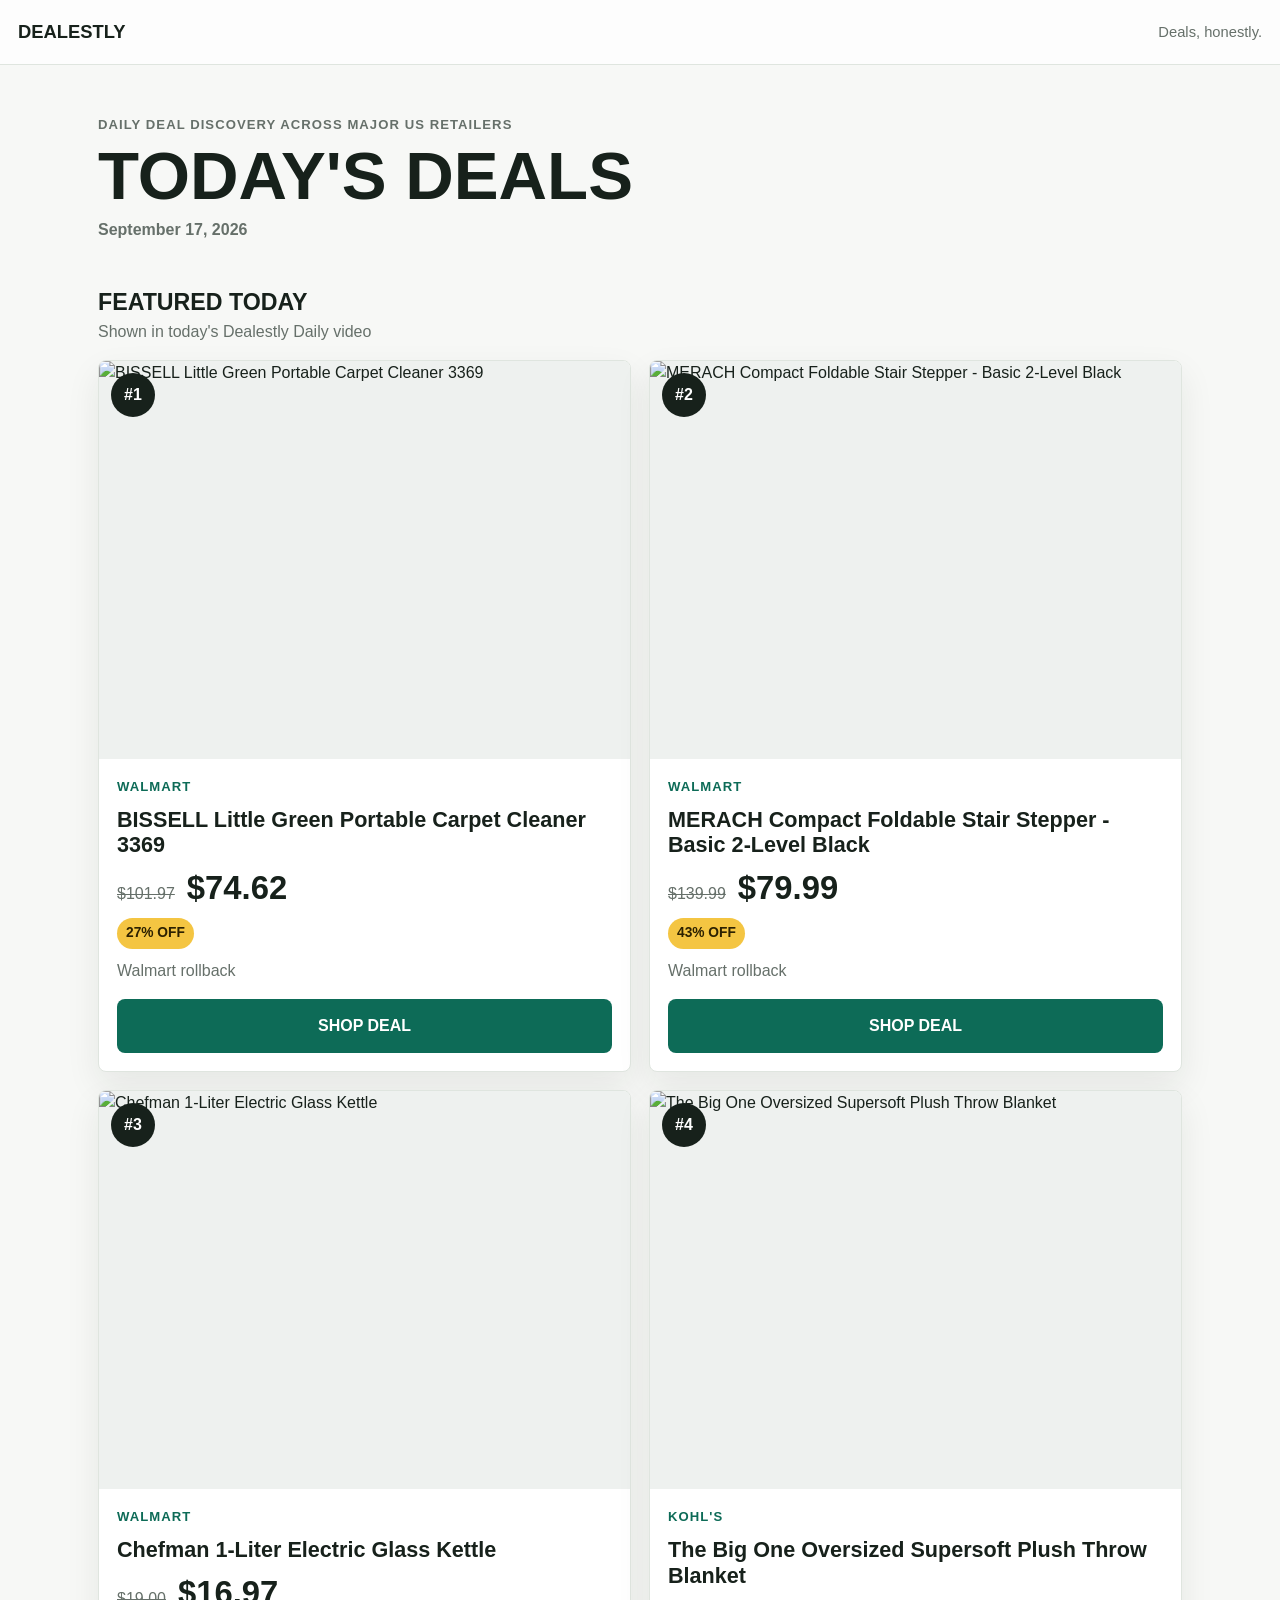
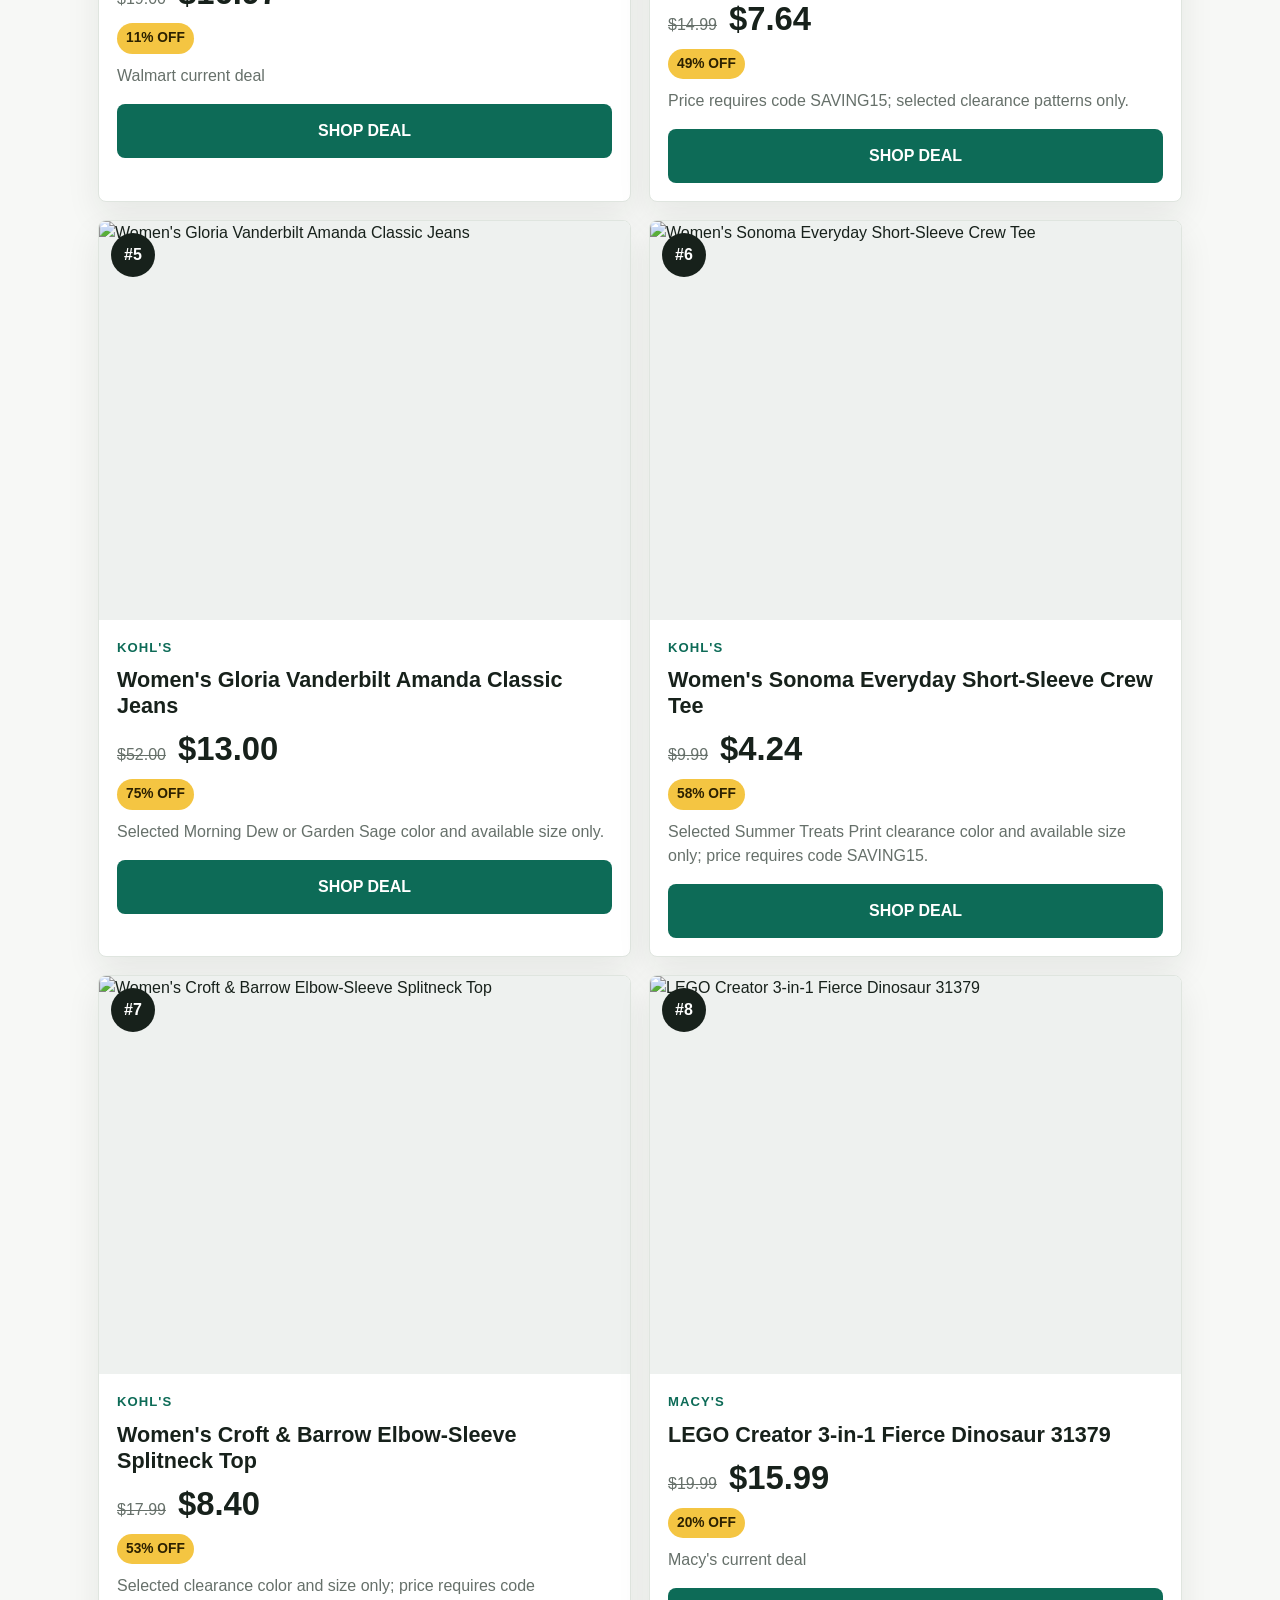
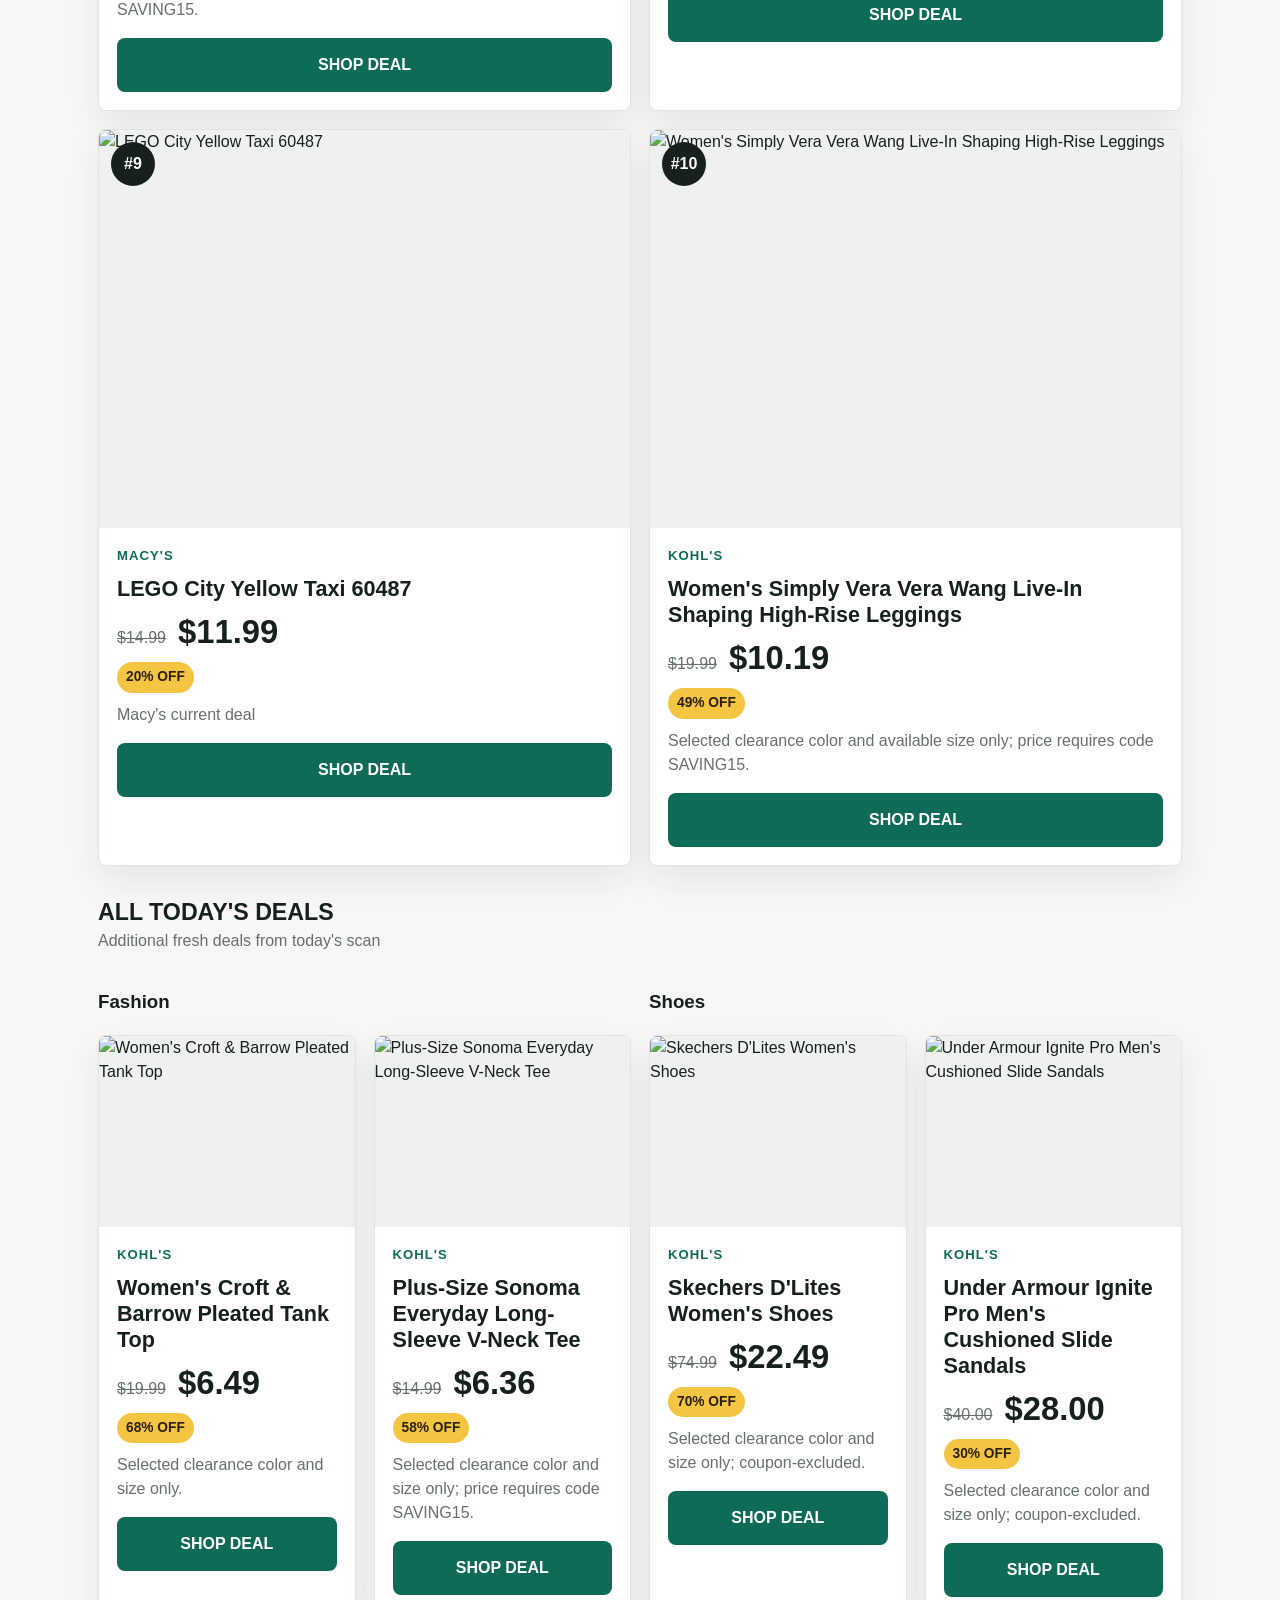
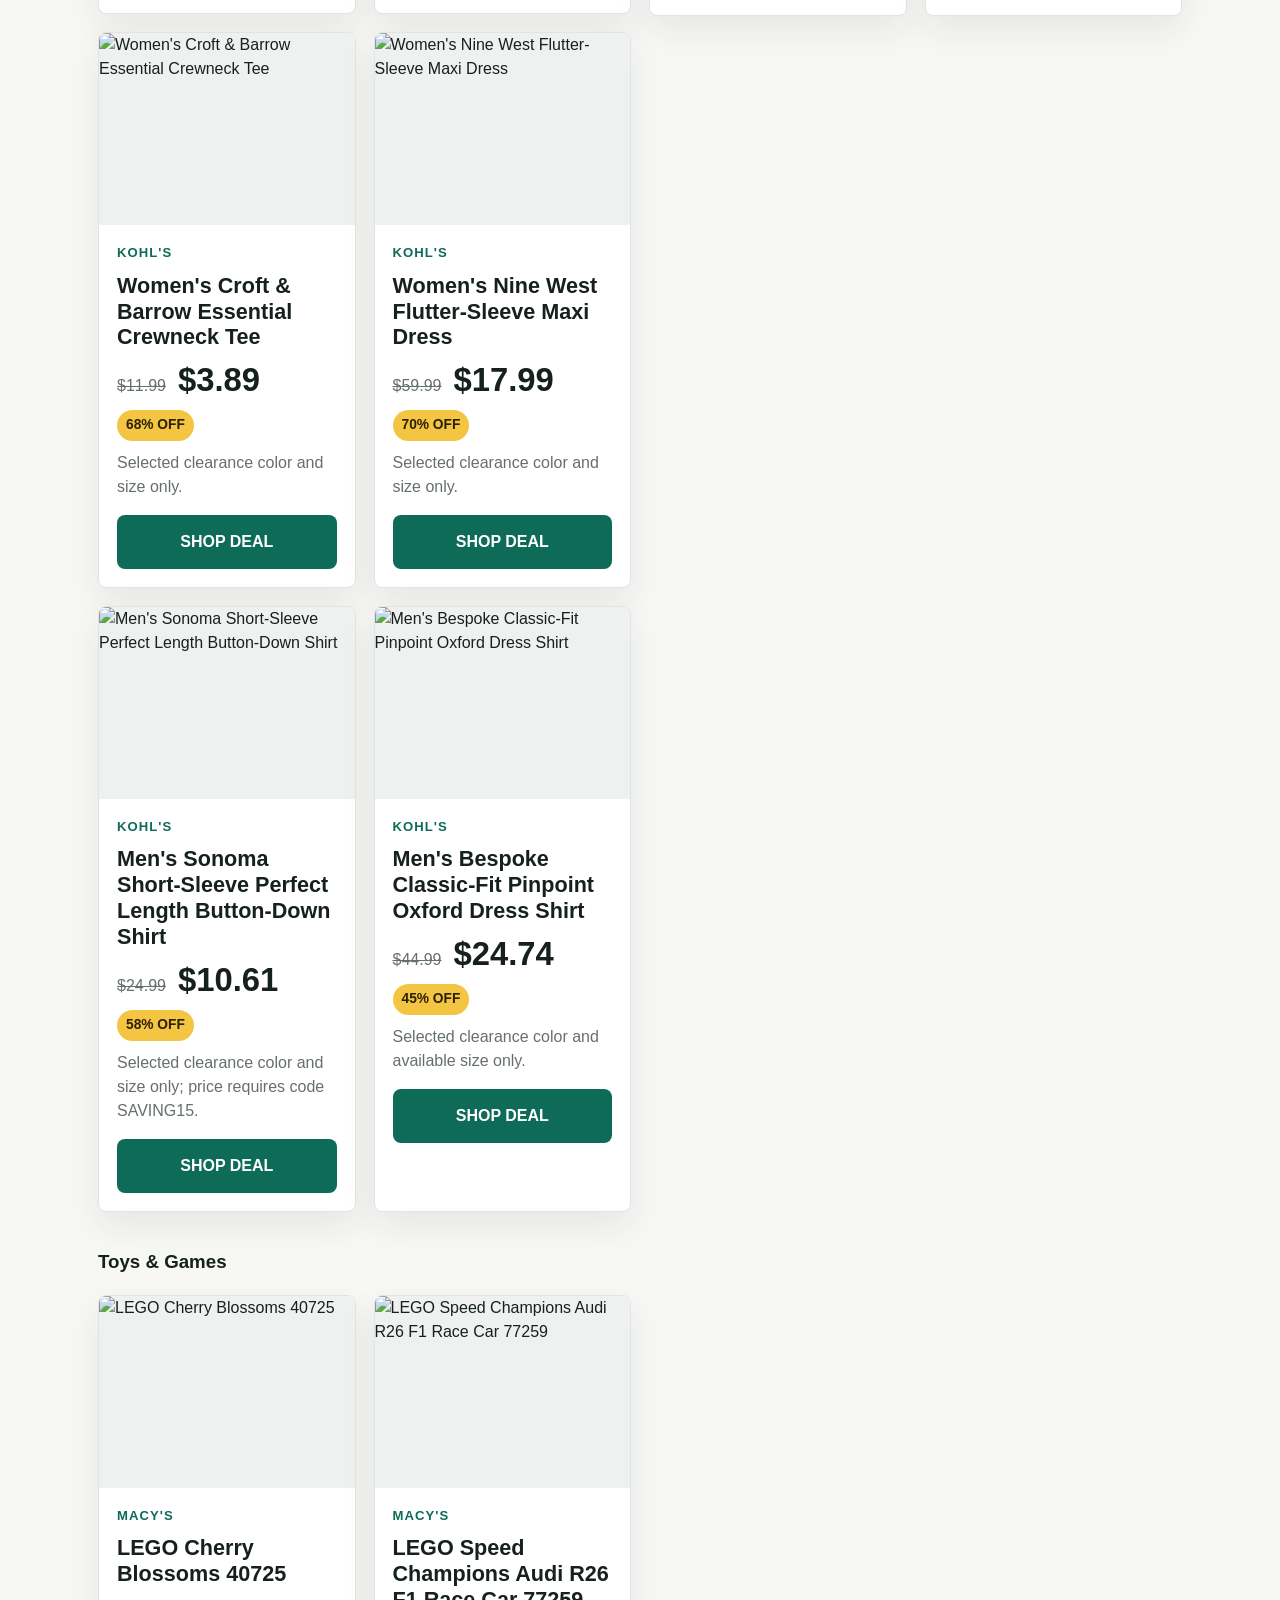
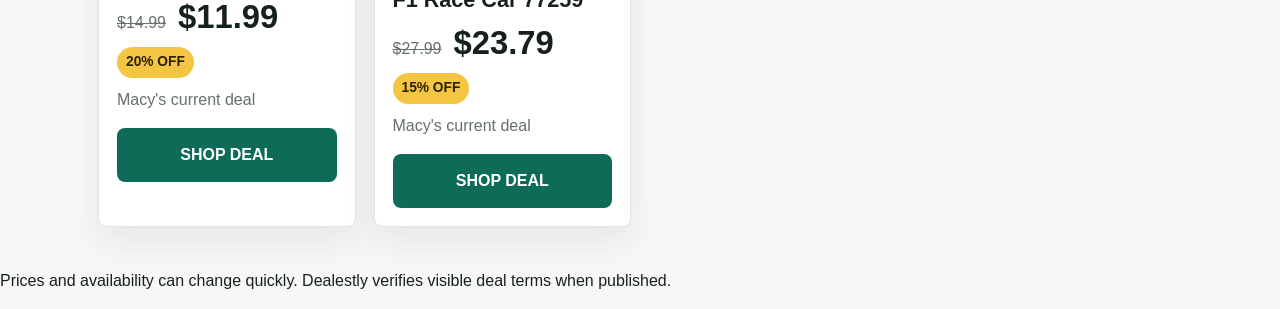
==== commit 6734467d: "Update Dealestly daily deals for 2026-09-17" ====
--- a/today.html
+++ b/today.html
@@ -24,7 +24,7 @@
     <section class="today-heading" aria-labelledby="today-title">
       <p class="brand-kicker">Daily deal discovery across major US retailers</p>
       <h1 id="today-title">TODAY'S DEALS</h1>
-      <p class="date-line">September 16, 2026</p>
+      <p class="date-line">September 17, 2026</p>
     </section>
     <section class="content-section featured-section" aria-labelledby="featured-title">
       <div class="section-heading"><h2 id="featured-title">FEATURED TODAY</h2><p>Shown in today's Dealestly Daily video</p></div>
@@ -35,119 +35,28 @@
         <div class="deal-content">
           <p class="retailer-name">WALMART</p>
           <h2>BISSELL Little Green Portable Carpet Cleaner 3369</h2>
-          <div class="price-row"><span class="old-price">$169.99</span><span class="current-price">$85.99</span></div>
-          <p class="discount-badge">49% OFF</p>
+          <div class="price-row"><span class="old-price">$101.97</span><span class="current-price">$74.62</span></div>
+          <p class="discount-badge">27% OFF</p>
           <p class="promo-note">Walmart rollback</p>
-          <a class="shop-button shop-deal-link" href="https://www.walmart.com/ip/BISSELL-Little-Green-Portable-Carpet-Cleaner-3369/271925562" target="_blank" rel="noopener noreferrer" aria-label="Shop BISSELL Little Green Portable Carpet Cleaner 3369 deal" data-analytics="shop-deal" data-deal-section="featured" data-product-name="BISSELL Little Green Portable Carpet Cleaner 3369" data-retailer="Walmart" data-current-price="85.99" data-product-url="https://www.walmart.com/ip/BISSELL-Little-Green-Portable-Carpet-Cleaner-3369/271925562" data-deal-number="1">SHOP DEAL</a>
+          <a class="shop-button shop-deal-link" href="https://www.walmart.com/ip/BISSELL-Little-Green-Portable-Carpet-Cleaner-3369/271925562" target="_blank" rel="noopener noreferrer" aria-label="Shop BISSELL Little Green Portable Carpet Cleaner 3369 deal" data-analytics="shop-deal" data-deal-section="featured" data-product-name="BISSELL Little Green Portable Carpet Cleaner 3369" data-retailer="Walmart" data-current-price="74.62" data-product-url="https://www.walmart.com/ip/BISSELL-Little-Green-Portable-Carpet-Cleaner-3369/271925562" data-deal-number="1">SHOP DEAL</a>
         </div>
       </article>
 
       <article class="deal-card">
         <div class="deal-number">#2</div>
-        <img src="https://pisces.bbystatic.com/image2/BestBuy_US/images/products/f1a2694f-9317-44e2-a11c-d0e39e74bbde.jpg" alt="Roku 50-Inch Select Series 4K QLED Smart RokuTV (2026)">
-        <div class="deal-content">
-          <p class="retailer-name">BEST BUY</p>
-          <h2>Roku 50-Inch Select Series 4K QLED Smart RokuTV (2026)</h2>
-          <div class="price-row"><span class="old-price">$299.99</span><span class="current-price">$229.99</span></div>
-          <p class="discount-badge">23% OFF</p>
-          <p class="promo-note">Best Buy current deal</p>
-          <a class="shop-button shop-deal-link" href="https://www.bestbuy.com/product/roku-50-class-select-series-4k-qled-smart-rokutv-2026/J3PFCJQR5Q/sku/6673078" target="_blank" rel="noopener noreferrer" aria-label="Shop Roku 50-Inch Select Series 4K QLED Smart RokuTV (2026) deal" data-analytics="shop-deal" data-deal-section="featured" data-product-name="Roku 50-Inch Select Series 4K QLED Smart RokuTV (2026)" data-retailer="Best Buy" data-current-price="229.99" data-product-url="https://www.bestbuy.com/product/roku-50-class-select-series-4k-qled-smart-rokutv-2026/J3PFCJQR5Q/sku/6673078" data-deal-number="2">SHOP DEAL</a>
+        <img src="https://i5.walmartimages.com/asr/097b2818-0171-45fe-9673-2df5e3e9e819.c01825b30561277ee92c184087595af7.jpeg" alt="MERACH Compact Foldable Stair Stepper - Basic 2-Level Black">
+        <div class="deal-content">
+          <p class="retailer-name">WALMART</p>
+          <h2>MERACH Compact Foldable Stair Stepper - Basic 2-Level Black</h2>
+          <div class="price-row"><span class="old-price">$139.99</span><span class="current-price">$79.99</span></div>
+          <p class="discount-badge">43% OFF</p>
+          <p class="promo-note">Walmart rollback</p>
+          <a class="shop-button shop-deal-link" href="https://www.walmart.com/ip/MERACH-Stair-Stepper-for-Home-Compact-Foldable-Vertical-Climber-Full-Body-Workout-Stepper-Home-Gym-Cardio-Exercise-Equipment/10667520283" target="_blank" rel="noopener noreferrer" aria-label="Shop MERACH Compact Foldable Stair Stepper - Basic 2-Level Black deal" data-analytics="shop-deal" data-deal-section="featured" data-product-name="MERACH Compact Foldable Stair Stepper - Basic 2-Level Black" data-retailer="Walmart" data-current-price="79.99" data-product-url="https://www.walmart.com/ip/MERACH-Stair-Stepper-for-Home-Compact-Foldable-Vertical-Climber-Full-Body-Workout-Stepper-Home-Gym-Cardio-Exercise-Equipment/10667520283" data-deal-number="2">SHOP DEAL</a>
         </div>
       </article>
 
       <article class="deal-card">
         <div class="deal-number">#3</div>
-        <img src="https://i5.walmartimages.com/asr/097b2818-0171-45fe-9673-2df5e3e9e819.c01825b30561277ee92c184087595af7.jpeg" alt="MERACH Compact Foldable Stair Stepper">
-        <div class="deal-content">
-          <p class="retailer-name">WALMART</p>
-          <h2>MERACH Compact Foldable Stair Stepper</h2>
-          <div class="price-row"><span class="old-price">$159.99</span><span class="current-price">$85.09</span></div>
-          <p class="discount-badge">47% OFF</p>
-          <p class="promo-note">Walmart rollback</p>
-          <a class="shop-button shop-deal-link" href="https://www.walmart.com/ip/MERACH-Stair-Stepper-for-Home-Compact-Foldable-Vertical-Climber-Full-Body-Workout-Stepper-Home-Gym-Cardio-Exercise-Equipment/10667520283" target="_blank" rel="noopener noreferrer" aria-label="Shop MERACH Compact Foldable Stair Stepper deal" data-analytics="shop-deal" data-deal-section="featured" data-product-name="MERACH Compact Foldable Stair Stepper" data-retailer="Walmart" data-current-price="85.09" data-product-url="https://www.walmart.com/ip/MERACH-Stair-Stepper-for-Home-Compact-Foldable-Vertical-Climber-Full-Body-Workout-Stepper-Home-Gym-Cardio-Exercise-Equipment/10667520283" data-deal-number="3">SHOP DEAL</a>
-        </div>
-      </article>
-
-      <article class="deal-card">
-        <div class="deal-number">#4</div>
-        <img src="https://pisces.bbystatic.com/image2/BestBuy_US/images/products/6568/6568429_sd.jpg" alt="Motorola moto g play (2024) Unlocked 64GB">
-        <div class="deal-content">
-          <p class="retailer-name">BEST BUY</p>
-          <h2>Motorola moto g play (2024) Unlocked 64GB</h2>
-          <div class="price-row"><span class="old-price">$149.99</span><span class="current-price">$99.99</span></div>
-          <p class="discount-badge">33% OFF</p>
-          <p class="promo-note">Best Buy current deal</p>
-          <a class="shop-button shop-deal-link" href="https://www.bestbuy.com/product/motorola-moto-g-play-2024-lte-64gb-unlocked-sapphire-blue/J39QWY6GXV/sku/6568429" target="_blank" rel="noopener noreferrer" aria-label="Shop Motorola moto g play (2024) Unlocked 64GB deal" data-analytics="shop-deal" data-deal-section="featured" data-product-name="Motorola moto g play (2024) Unlocked 64GB" data-retailer="Best Buy" data-current-price="99.99" data-product-url="https://www.bestbuy.com/product/motorola-moto-g-play-2024-lte-64gb-unlocked-sapphire-blue/J39QWY6GXV/sku/6568429" data-deal-number="4">SHOP DEAL</a>
-        </div>
-      </article>
-
-      <article class="deal-card">
-        <div class="deal-number">#5</div>
-        <img src="https://i5.walmartimages.com/asr/731193e1-c03c-48dc-b5ea-d1a51e979565.ed74ae3a01b69fd06e780ab600964395.jpeg" alt="NapQueen Rainbow 5-Inch Twin Memory Foam Mattress">
-        <div class="deal-content">
-          <p class="retailer-name">WALMART</p>
-          <h2>NapQueen Rainbow 5-Inch Twin Memory Foam Mattress</h2>
-          <div class="price-row"><span class="old-price">$180.00</span><span class="current-price">$95.99</span></div>
-          <p class="discount-badge">47% OFF</p>
-          <p class="promo-note">Walmart rollback</p>
-          <a class="shop-button shop-deal-link" href="https://www.walmart.com/ip/NapQueen-Rainbow-5-Twin-Memory-Foam-Mattress-White/1252988027" target="_blank" rel="noopener noreferrer" aria-label="Shop NapQueen Rainbow 5-Inch Twin Memory Foam Mattress deal" data-analytics="shop-deal" data-deal-section="featured" data-product-name="NapQueen Rainbow 5-Inch Twin Memory Foam Mattress" data-retailer="Walmart" data-current-price="95.99" data-product-url="https://www.walmart.com/ip/NapQueen-Rainbow-5-Twin-Memory-Foam-Mattress-White/1252988027" data-deal-number="5">SHOP DEAL</a>
-        </div>
-      </article>
-
-      <article class="deal-card">
-        <div class="deal-number">#6</div>
-        <img src="https://i5.walmartimages.com/asr/a742c646-31d8-4e4a-8f42-b5087c0a28f0.48a3fbff5d9b6b5505d2d9584e8315a7.jpeg" alt="Little Tikes Creative Chefs Baker&#x27;s Kit">
-        <div class="deal-content">
-          <p class="retailer-name">WALMART</p>
-          <h2>Little Tikes Creative Chefs Baker&#x27;s Kit</h2>
-          <div class="price-row"><span class="old-price">$36.99</span><span class="current-price">$21.87</span></div>
-          <p class="discount-badge">41% OFF</p>
-          <p class="promo-note">Walmart rollback</p>
-          <a class="shop-button shop-deal-link" href="https://www.walmart.com/ip/Little-Tikes-Creative-Chefs-Baker-s-Kit-with-Make-It-Mix-Play-Sand-18-Accessories-Realistic-Pretend-Play-Set-Boys-Girls-Ages-3/5437950054" target="_blank" rel="noopener noreferrer" aria-label="Shop Little Tikes Creative Chefs Baker&#x27;s Kit deal" data-analytics="shop-deal" data-deal-section="featured" data-product-name="Little Tikes Creative Chefs Baker&#x27;s Kit" data-retailer="Walmart" data-current-price="21.87" data-product-url="https://www.walmart.com/ip/Little-Tikes-Creative-Chefs-Baker-s-Kit-with-Make-It-Mix-Play-Sand-18-Accessories-Realistic-Pretend-Play-Set-Boys-Girls-Ages-3/5437950054" data-deal-number="6">SHOP DEAL</a>
-        </div>
-      </article>
-
-      <article class="deal-card">
-        <div class="deal-number">#7</div>
-        <img src="https://media.kohlsimg.com/is/image/kohls/1944597_Navy_Plaid?hei=800&amp;op_sharpen=1&amp;wid=800" alt="The Big One Oversized Supersoft Plush Throw Blanket">
-        <div class="deal-content">
-          <p class="retailer-name">KOHL&#x27;S</p>
-          <h2>The Big One Oversized Supersoft Plush Throw Blanket</h2>
-          <div class="price-row"><span class="old-price">$14.99</span><span class="current-price">$7.64</span></div>
-          <p class="discount-badge">49% OFF</p>
-          <p class="promo-note">Price requires code SAVING15; selected clearance patterns only.</p>
-          <a class="shop-button shop-deal-link" href="https://www.kohls.com/product/prd-1944597/the-big-one-super-soft-plush-throw.jsp?color=Navy+Plaid&amp;isClearance=true&amp;topSkuId=78289321" target="_blank" rel="noopener noreferrer" aria-label="Shop The Big One Oversized Supersoft Plush Throw Blanket deal" data-analytics="shop-deal" data-deal-section="featured" data-product-name="The Big One Oversized Supersoft Plush Throw Blanket" data-retailer="Kohl&#x27;s" data-current-price="7.64" data-product-url="https://www.kohls.com/product/prd-1944597/the-big-one-super-soft-plush-throw.jsp?color=Navy+Plaid&amp;isClearance=true&amp;topSkuId=78289321" data-deal-number="7">SHOP DEAL</a>
-        </div>
-      </article>
-
-      <article class="deal-card">
-        <div class="deal-number">#8</div>
-        <img src="https://media.kohlsimg.com/is/image/kohls/5522983_Ametheyst_Sun_Floral?hei=800&amp;op_sharpen=1&amp;wid=800" alt="Women&#x27;s Croft &amp; Barrow Pleated Tank Top">
-        <div class="deal-content">
-          <p class="retailer-name">KOHL&#x27;S</p>
-          <h2>Women&#x27;s Croft &amp; Barrow Pleated Tank Top</h2>
-          <div class="price-row"><span class="old-price">$19.99</span><span class="current-price">$6.49</span></div>
-          <p class="discount-badge">68% OFF</p>
-          <p class="promo-note">Selected clearance color and size only.</p>
-          <a class="shop-button shop-deal-link" href="https://www.kohls.com/product/prd-5522983/womens-croft-barrow-pleated-tank-top.jsp?color=Ametheyst+Sun+Floral&amp;isClearance=true&amp;topSkuId=53632543" target="_blank" rel="noopener noreferrer" aria-label="Shop Women&#x27;s Croft &amp; Barrow Pleated Tank Top deal" data-analytics="shop-deal" data-deal-section="featured" data-product-name="Women&#x27;s Croft &amp; Barrow Pleated Tank Top" data-retailer="Kohl&#x27;s" data-current-price="6.49" data-product-url="https://www.kohls.com/product/prd-5522983/womens-croft-barrow-pleated-tank-top.jsp?color=Ametheyst+Sun+Floral&amp;isClearance=true&amp;topSkuId=53632543" data-deal-number="8">SHOP DEAL</a>
-        </div>
-      </article>
-
-      <article class="deal-card">
-        <div class="deal-number">#9</div>
-        <img src="https://media.kohlsimg.com/is/image/kohls/4887344_Coral_Spring_Tile?hei=800&amp;op_sharpen=1&amp;wid=800" alt="Women&#x27;s Croft &amp; Barrow Elbow-Sleeve Splitneck Top">
-        <div class="deal-content">
-          <p class="retailer-name">KOHL&#x27;S</p>
-          <h2>Women&#x27;s Croft &amp; Barrow Elbow-Sleeve Splitneck Top</h2>
-          <div class="price-row"><span class="old-price">$17.99</span><span class="current-price">$5.84</span></div>
-          <p class="discount-badge">68% OFF</p>
-          <p class="promo-note">Selected clearance color and size only.</p>
-          <a class="shop-button shop-deal-link" href="https://www.kohls.com/product/prd-4887344/womens-croft-barrow-elbow-sleeve-splitneck-top.jsp?color=Coral+Spring+Tile&amp;isClearance=true&amp;topSkuId=82478794" target="_blank" rel="noopener noreferrer" aria-label="Shop Women&#x27;s Croft &amp; Barrow Elbow-Sleeve Splitneck Top deal" data-analytics="shop-deal" data-deal-section="featured" data-product-name="Women&#x27;s Croft &amp; Barrow Elbow-Sleeve Splitneck Top" data-retailer="Kohl&#x27;s" data-current-price="5.84" data-product-url="https://www.kohls.com/product/prd-4887344/womens-croft-barrow-elbow-sleeve-splitneck-top.jsp?color=Coral+Spring+Tile&amp;isClearance=true&amp;topSkuId=82478794" data-deal-number="9">SHOP DEAL</a>
-        </div>
-      </article>
-
-      <article class="deal-card">
-        <div class="deal-number">#10</div>
         <img src="https://i5.walmartimages.com/asr/bf225445-6414-4894-95f5-c7fd227778b1.89d33a6952cf3e003a35bb90e06a0f1e.jpeg" alt="Chefman 1-Liter Electric Glass Kettle">
         <div class="deal-content">
           <p class="retailer-name">WALMART</p>
@@ -155,7 +64,98 @@
           <div class="price-row"><span class="old-price">$19.00</span><span class="current-price">$16.97</span></div>
           <p class="discount-badge">11% OFF</p>
           <p class="promo-note">Walmart current deal</p>
-          <a class="shop-button shop-deal-link" href="https://www.walmart.com/ip/Chefman-1L-Electric-Glass-Kettle-w-LED-Indicator-Light-Automatic-Shutoff-Black-New/1082291497" target="_blank" rel="noopener noreferrer" aria-label="Shop Chefman 1-Liter Electric Glass Kettle deal" data-analytics="shop-deal" data-deal-section="featured" data-product-name="Chefman 1-Liter Electric Glass Kettle" data-retailer="Walmart" data-current-price="16.97" data-product-url="https://www.walmart.com/ip/Chefman-1L-Electric-Glass-Kettle-w-LED-Indicator-Light-Automatic-Shutoff-Black-New/1082291497" data-deal-number="10">SHOP DEAL</a>
+          <a class="shop-button shop-deal-link" href="https://www.walmart.com/ip/Chefman-1L-Electric-Glass-Kettle-w-LED-Indicator-Light-Automatic-Shutoff-Black-New/1082291497" target="_blank" rel="noopener noreferrer" aria-label="Shop Chefman 1-Liter Electric Glass Kettle deal" data-analytics="shop-deal" data-deal-section="featured" data-product-name="Chefman 1-Liter Electric Glass Kettle" data-retailer="Walmart" data-current-price="16.97" data-product-url="https://www.walmart.com/ip/Chefman-1L-Electric-Glass-Kettle-w-LED-Indicator-Light-Automatic-Shutoff-Black-New/1082291497" data-deal-number="3">SHOP DEAL</a>
+        </div>
+      </article>
+
+      <article class="deal-card">
+        <div class="deal-number">#4</div>
+        <img src="https://media.kohlsimg.com/is/image/kohls/1944597_Navy_Plaid?hei=800&amp;op_sharpen=1&amp;wid=800" alt="The Big One Oversized Supersoft Plush Throw Blanket">
+        <div class="deal-content">
+          <p class="retailer-name">KOHL&#x27;S</p>
+          <h2>The Big One Oversized Supersoft Plush Throw Blanket</h2>
+          <div class="price-row"><span class="old-price">$14.99</span><span class="current-price">$7.64</span></div>
+          <p class="discount-badge">49% OFF</p>
+          <p class="promo-note">Price requires code SAVING15; selected clearance patterns only.</p>
+          <a class="shop-button shop-deal-link" href="https://www.kohls.com/product/prd-1944597/the-big-one-super-soft-plush-throw.jsp?color=Navy+Plaid&amp;isClearance=true&amp;topSkuId=78289321" target="_blank" rel="noopener noreferrer" aria-label="Shop The Big One Oversized Supersoft Plush Throw Blanket deal" data-analytics="shop-deal" data-deal-section="featured" data-product-name="The Big One Oversized Supersoft Plush Throw Blanket" data-retailer="Kohl&#x27;s" data-current-price="7.64" data-product-url="https://www.kohls.com/product/prd-1944597/the-big-one-super-soft-plush-throw.jsp?color=Navy+Plaid&amp;isClearance=true&amp;topSkuId=78289321" data-deal-number="4">SHOP DEAL</a>
+        </div>
+      </article>
+
+      <article class="deal-card">
+        <div class="deal-number">#5</div>
+        <img src="https://media.kohlsimg.com/is/image/kohls/8205605_Morning_Dew?hei=800&amp;op_sharpen=1&amp;wid=800" alt="Women&#x27;s Gloria Vanderbilt Amanda Classic Jeans">
+        <div class="deal-content">
+          <p class="retailer-name">KOHL&#x27;S</p>
+          <h2>Women&#x27;s Gloria Vanderbilt Amanda Classic Jeans</h2>
+          <div class="price-row"><span class="old-price">$52.00</span><span class="current-price">$13.00</span></div>
+          <p class="discount-badge">75% OFF</p>
+          <p class="promo-note">Selected Morning Dew or Garden Sage color and available size only.</p>
+          <a class="shop-button shop-deal-link" href="https://www.kohls.com/product/prd-8205605/womens-gloria-vanderbilt-amanda-classic-jeans.jsp?topSkuId=37493647" target="_blank" rel="noopener noreferrer" aria-label="Shop Women&#x27;s Gloria Vanderbilt Amanda Classic Jeans deal" data-analytics="shop-deal" data-deal-section="featured" data-product-name="Women&#x27;s Gloria Vanderbilt Amanda Classic Jeans" data-retailer="Kohl&#x27;s" data-current-price="13.0" data-product-url="https://www.kohls.com/product/prd-8205605/womens-gloria-vanderbilt-amanda-classic-jeans.jsp?topSkuId=37493647" data-deal-number="5">SHOP DEAL</a>
+        </div>
+      </article>
+
+      <article class="deal-card">
+        <div class="deal-number">#6</div>
+        <img src="https://media.kohlsimg.com/is/image/kohls/6530242_Summer_Treats_Print?hei=800&amp;op_sharpen=1&amp;wid=800" alt="Women&#x27;s Sonoma Everyday Short-Sleeve Crew Tee">
+        <div class="deal-content">
+          <p class="retailer-name">KOHL&#x27;S</p>
+          <h2>Women&#x27;s Sonoma Everyday Short-Sleeve Crew Tee</h2>
+          <div class="price-row"><span class="old-price">$9.99</span><span class="current-price">$4.24</span></div>
+          <p class="discount-badge">58% OFF</p>
+          <p class="promo-note">Selected Summer Treats Print clearance color and available size only; price requires code SAVING15.</p>
+          <a class="shop-button shop-deal-link" href="https://www.kohls.com/product/prd-6530242/womens-sonoma-goods-for-life-everyday-short-sleeve-crew-tee.jsp?color=Summer+Treats+Print" target="_blank" rel="noopener noreferrer" aria-label="Shop Women&#x27;s Sonoma Everyday Short-Sleeve Crew Tee deal" data-analytics="shop-deal" data-deal-section="featured" data-product-name="Women&#x27;s Sonoma Everyday Short-Sleeve Crew Tee" data-retailer="Kohl&#x27;s" data-current-price="4.24" data-product-url="https://www.kohls.com/product/prd-6530242/womens-sonoma-goods-for-life-everyday-short-sleeve-crew-tee.jsp?color=Summer+Treats+Print" data-deal-number="6">SHOP DEAL</a>
+        </div>
+      </article>
+
+      <article class="deal-card">
+        <div class="deal-number">#7</div>
+        <img src="https://media.kohlsimg.com/is/image/kohls/4887344_Coral_Spring_Tile?hei=800&amp;op_sharpen=1&amp;wid=800" alt="Women&#x27;s Croft &amp; Barrow Elbow-Sleeve Splitneck Top">
+        <div class="deal-content">
+          <p class="retailer-name">KOHL&#x27;S</p>
+          <h2>Women&#x27;s Croft &amp; Barrow Elbow-Sleeve Splitneck Top</h2>
+          <div class="price-row"><span class="old-price">$17.99</span><span class="current-price">$8.40</span></div>
+          <p class="discount-badge">53% OFF</p>
+          <p class="promo-note">Selected clearance color and size only; price requires code SAVING15.</p>
+          <a class="shop-button shop-deal-link" href="https://www.kohls.com/product/prd-4887344/womens-croft-barrow-elbow-sleeve-splitneck-top.jsp?color=Coral+Spring+Tile&amp;isClearance=true&amp;topSkuId=82478794" target="_blank" rel="noopener noreferrer" aria-label="Shop Women&#x27;s Croft &amp; Barrow Elbow-Sleeve Splitneck Top deal" data-analytics="shop-deal" data-deal-section="featured" data-product-name="Women&#x27;s Croft &amp; Barrow Elbow-Sleeve Splitneck Top" data-retailer="Kohl&#x27;s" data-current-price="8.4" data-product-url="https://www.kohls.com/product/prd-4887344/womens-croft-barrow-elbow-sleeve-splitneck-top.jsp?color=Coral+Spring+Tile&amp;isClearance=true&amp;topSkuId=82478794" data-deal-number="7">SHOP DEAL</a>
+        </div>
+      </article>
+
+      <article class="deal-card">
+        <div class="deal-number">#8</div>
+        <img src="https://media.johnlewiscontent.com/i/JohnLewis/114354412?%24background-off-white%24=&amp;fmt=auto" alt="LEGO Creator 3-in-1 Fierce Dinosaur 31379">
+        <div class="deal-content">
+          <p class="retailer-name">MACY&#x27;S</p>
+          <h2>LEGO Creator 3-in-1 Fierce Dinosaur 31379</h2>
+          <div class="price-row"><span class="old-price">$19.99</span><span class="current-price">$15.99</span></div>
+          <p class="discount-badge">20% OFF</p>
+          <p class="promo-note">Macy&#x27;s current deal</p>
+          <a class="shop-button shop-deal-link" href="https://www.macys.com/shop/product/lego-creator-3-in-1-fierce-dinosaur-building-kids-toy-31379-283-pieces?ID=25839284" target="_blank" rel="noopener noreferrer" aria-label="Shop LEGO Creator 3-in-1 Fierce Dinosaur 31379 deal" data-analytics="shop-deal" data-deal-section="featured" data-product-name="LEGO Creator 3-in-1 Fierce Dinosaur 31379" data-retailer="Macy&#x27;s" data-current-price="15.99" data-product-url="https://www.macys.com/shop/product/lego-creator-3-in-1-fierce-dinosaur-building-kids-toy-31379-283-pieces?ID=25839284" data-deal-number="8">SHOP DEAL</a>
+        </div>
+      </article>
+
+      <article class="deal-card">
+        <div class="deal-number">#9</div>
+        <img src="https://stsprellomnium.blob.core.windows.net/products/5702018031926/60487-box1-v29.webp" alt="LEGO City Yellow Taxi 60487">
+        <div class="deal-content">
+          <p class="retailer-name">MACY&#x27;S</p>
+          <h2>LEGO City Yellow Taxi 60487</h2>
+          <div class="price-row"><span class="old-price">$14.99</span><span class="current-price">$11.99</span></div>
+          <p class="discount-badge">20% OFF</p>
+          <p class="promo-note">Macy&#x27;s current deal</p>
+          <a class="shop-button shop-deal-link" href="https://www.macys.com/shop/product/lego-city-yellow-taxi-car-building-toy-60487-122-pieces?ID=25839293" target="_blank" rel="noopener noreferrer" aria-label="Shop LEGO City Yellow Taxi 60487 deal" data-analytics="shop-deal" data-deal-section="featured" data-product-name="LEGO City Yellow Taxi 60487" data-retailer="Macy&#x27;s" data-current-price="11.99" data-product-url="https://www.macys.com/shop/product/lego-city-yellow-taxi-car-building-toy-60487-122-pieces?ID=25839293" data-deal-number="9">SHOP DEAL</a>
+        </div>
+      </article>
+
+      <article class="deal-card">
+        <div class="deal-number">#10</div>
+        <img src="https://media.kohlsimg.com/is/image/kohls/4994850_Black?hei=800&amp;op_sharpen=1&amp;wid=800" alt="Women&#x27;s Simply Vera Vera Wang Live-In Shaping High-Rise Leggings">
+        <div class="deal-content">
+          <p class="retailer-name">KOHL&#x27;S</p>
+          <h2>Women&#x27;s Simply Vera Vera Wang Live-In Shaping High-Rise Leggings</h2>
+          <div class="price-row"><span class="old-price">$19.99</span><span class="current-price">$10.19</span></div>
+          <p class="discount-badge">49% OFF</p>
+          <p class="promo-note">Selected clearance color and available size only; price requires code SAVING15.</p>
+          <a class="shop-button shop-deal-link" href="https://www.kohls.com/product/prd-4994850/womens-simply-vera-vera-wang-live-in-shaping-high-rise-leggings.jsp?color=Black" target="_blank" rel="noopener noreferrer" aria-label="Shop Women&#x27;s Simply Vera Vera Wang Live-In Shaping High-Rise Leggings deal" data-analytics="shop-deal" data-deal-section="featured" data-product-name="Women&#x27;s Simply Vera Vera Wang Live-In Shaping High-Rise Leggings" data-retailer="Kohl&#x27;s" data-current-price="10.19" data-product-url="https://www.kohls.com/product/prd-4994850/womens-simply-vera-vera-wang-live-in-shaping-high-rise-leggings.jsp?color=Black" data-deal-number="10">SHOP DEAL</a>
         </div>
       </article>
       </div>
@@ -168,14 +168,27 @@
           <div class="deal-grid">
       <article class="deal-card">
 
+        <img src="https://media.kohlsimg.com/is/image/kohls/5522983_Ametheyst_Sun_Floral?hei=800&amp;op_sharpen=1&amp;wid=800" alt="Women&#x27;s Croft &amp; Barrow Pleated Tank Top">
+        <div class="deal-content">
+          <p class="retailer-name">KOHL&#x27;S</p>
+          <h2>Women&#x27;s Croft &amp; Barrow Pleated Tank Top</h2>
+          <div class="price-row"><span class="old-price">$19.99</span><span class="current-price">$6.49</span></div>
+          <p class="discount-badge">68% OFF</p>
+          <p class="promo-note">Selected clearance color and size only.</p>
+          <a class="shop-button shop-deal-link" href="https://www.kohls.com/product/prd-5522983/womens-croft-barrow-pleated-tank-top.jsp?color=Ametheyst+Sun+Floral&amp;isClearance=true&amp;topSkuId=53632543" target="_blank" rel="noopener noreferrer" aria-label="Shop Women&#x27;s Croft &amp; Barrow Pleated Tank Top deal" data-analytics="shop-deal" data-deal-section="additional" data-product-name="Women&#x27;s Croft &amp; Barrow Pleated Tank Top" data-retailer="Kohl&#x27;s" data-current-price="6.49" data-product-url="https://www.kohls.com/product/prd-5522983/womens-croft-barrow-pleated-tank-top.jsp?color=Ametheyst+Sun+Floral&amp;isClearance=true&amp;topSkuId=53632543">SHOP DEAL</a>
+        </div>
+      </article>
+
+      <article class="deal-card">
+
         <img src="https://media.kohlsimg.com/is/image/kohls/6919071_Vital_White?hei=800&amp;op_sharpen=1&amp;wid=800" alt="Plus-Size Sonoma Everyday Long-Sleeve V-Neck Tee">
         <div class="deal-content">
           <p class="retailer-name">KOHL&#x27;S</p>
           <h2>Plus-Size Sonoma Everyday Long-Sleeve V-Neck Tee</h2>
-          <div class="price-row"><span class="old-price">$14.99</span><span class="current-price">$5.24</span></div>
-          <p class="discount-badge">65% OFF</p>
-          <p class="promo-note">Selected clearance color and size only.</p>
-          <a class="shop-button shop-deal-link" href="https://www.kohls.com/product/prd-6919071/plus-size-sonoma-goods-for-life-everyday-long-sleeve-v-neck-tee.jsp?color=Vital+White&amp;isClearance=true&amp;topSkuId=29699747" target="_blank" rel="noopener noreferrer" aria-label="Shop Plus-Size Sonoma Everyday Long-Sleeve V-Neck Tee deal" data-analytics="shop-deal" data-deal-section="additional" data-product-name="Plus-Size Sonoma Everyday Long-Sleeve V-Neck Tee" data-retailer="Kohl&#x27;s" data-current-price="5.24" data-product-url="https://www.kohls.com/product/prd-6919071/plus-size-sonoma-goods-for-life-everyday-long-sleeve-v-neck-tee.jsp?color=Vital+White&amp;isClearance=true&amp;topSkuId=29699747">SHOP DEAL</a>
+          <div class="price-row"><span class="old-price">$14.99</span><span class="current-price">$6.36</span></div>
+          <p class="discount-badge">58% OFF</p>
+          <p class="promo-note">Selected clearance color and size only; price requires code SAVING15.</p>
+          <a class="shop-button shop-deal-link" href="https://www.kohls.com/product/prd-6919071/plus-size-sonoma-goods-for-life-everyday-long-sleeve-v-neck-tee.jsp?color=Vital+White&amp;isClearance=true&amp;topSkuId=29699747" target="_blank" rel="noopener noreferrer" aria-label="Shop Plus-Size Sonoma Everyday Long-Sleeve V-Neck Tee deal" data-analytics="shop-deal" data-deal-section="additional" data-product-name="Plus-Size Sonoma Everyday Long-Sleeve V-Neck Tee" data-retailer="Kohl&#x27;s" data-current-price="6.36" data-product-url="https://www.kohls.com/product/prd-6919071/plus-size-sonoma-goods-for-life-everyday-long-sleeve-v-neck-tee.jsp?color=Vital+White&amp;isClearance=true&amp;topSkuId=29699747">SHOP DEAL</a>
         </div>
       </article>
 
@@ -211,10 +224,23 @@
         <div class="deal-content">
           <p class="retailer-name">KOHL&#x27;S</p>
           <h2>Men&#x27;s Sonoma Short-Sleeve Perfect Length Button-Down Shirt</h2>
-          <div class="price-row"><span class="old-price">$34.99</span><span class="current-price">$13.99</span></div>
-          <p class="discount-badge">60% OFF</p>
-          <p class="promo-note">Selected clearance color and size only.</p>
-          <a class="shop-button shop-deal-link" href="https://www.kohls.com/product/prd-5806004/mens-sonoma-goods-for-life-short-sleeve-perfect-length-button-down-shirt.jsp" target="_blank" rel="noopener noreferrer" aria-label="Shop Men&#x27;s Sonoma Short-Sleeve Perfect Length Button-Down Shirt deal" data-analytics="shop-deal" data-deal-section="additional" data-product-name="Men&#x27;s Sonoma Short-Sleeve Perfect Length Button-Down Shirt" data-retailer="Kohl&#x27;s" data-current-price="13.99" data-product-url="https://www.kohls.com/product/prd-5806004/mens-sonoma-goods-for-life-short-sleeve-perfect-length-button-down-shirt.jsp">SHOP DEAL</a>
+          <div class="price-row"><span class="old-price">$24.99</span><span class="current-price">$10.61</span></div>
+          <p class="discount-badge">58% OFF</p>
+          <p class="promo-note">Selected clearance color and size only; price requires code SAVING15.</p>
+          <a class="shop-button shop-deal-link" href="https://www.kohls.com/product/prd-5806004/mens-sonoma-goods-for-life-short-sleeve-perfect-length-button-down-shirt.jsp" target="_blank" rel="noopener noreferrer" aria-label="Shop Men&#x27;s Sonoma Short-Sleeve Perfect Length Button-Down Shirt deal" data-analytics="shop-deal" data-deal-section="additional" data-product-name="Men&#x27;s Sonoma Short-Sleeve Perfect Length Button-Down Shirt" data-retailer="Kohl&#x27;s" data-current-price="10.61" data-product-url="https://www.kohls.com/product/prd-5806004/mens-sonoma-goods-for-life-short-sleeve-perfect-length-button-down-shirt.jsp">SHOP DEAL</a>
+        </div>
+      </article>
+
+      <article class="deal-card">
+
+        <img src="https://media.kohlsimg.com/is/image/kohls/6479237_White?hei=800&amp;op_sharpen=1&amp;wid=800" alt="Men&#x27;s Bespoke Classic-Fit Pinpoint Oxford Dress Shirt">
+        <div class="deal-content">
+          <p class="retailer-name">KOHL&#x27;S</p>
+          <h2>Men&#x27;s Bespoke Classic-Fit Pinpoint Oxford Dress Shirt</h2>
+          <div class="price-row"><span class="old-price">$44.99</span><span class="current-price">$24.74</span></div>
+          <p class="discount-badge">45% OFF</p>
+          <p class="promo-note">Selected clearance color and available size only.</p>
+          <a class="shop-button shop-deal-link" href="https://www.kohls.com/product/prd-6479237/mens-bespoke-classic-fit-pinpoint-oxford-dress-shirt.jsp?color=White" target="_blank" rel="noopener noreferrer" aria-label="Shop Men&#x27;s Bespoke Classic-Fit Pinpoint Oxford Dress Shirt deal" data-analytics="shop-deal" data-deal-section="additional" data-product-name="Men&#x27;s Bespoke Classic-Fit Pinpoint Oxford Dress Shirt" data-retailer="Kohl&#x27;s" data-current-price="24.74" data-product-url="https://www.kohls.com/product/prd-6479237/mens-bespoke-classic-fit-pinpoint-oxford-dress-shirt.jsp?color=White">SHOP DEAL</a>
         </div>
       </article>
           </div>
@@ -256,33 +282,7 @@
           <div class="deal-grid">
       <article class="deal-card">
 
-        <img src="assets/dealestly-placeholder.svg" alt="LEGO Creator 3-in-1 Fierce Dinosaur 31379">
-        <div class="deal-content">
-          <p class="retailer-name">MACY&#x27;S</p>
-          <h2>LEGO Creator 3-in-1 Fierce Dinosaur 31379</h2>
-          <div class="price-row"><span class="old-price">$19.99</span><span class="current-price">$15.99</span></div>
-          <p class="discount-badge">20% OFF</p>
-          <p class="promo-note">Macy&#x27;s current deal</p>
-          <a class="shop-button shop-deal-link" href="https://www.macys.com/shop/product/lego-creator-3-in-1-fierce-dinosaur-building-kids-toy-31379-283-pieces?ID=25839284" target="_blank" rel="noopener noreferrer" aria-label="Shop LEGO Creator 3-in-1 Fierce Dinosaur 31379 deal" data-analytics="shop-deal" data-deal-section="additional" data-product-name="LEGO Creator 3-in-1 Fierce Dinosaur 31379" data-retailer="Macy&#x27;s" data-current-price="15.99" data-product-url="https://www.macys.com/shop/product/lego-creator-3-in-1-fierce-dinosaur-building-kids-toy-31379-283-pieces?ID=25839284">SHOP DEAL</a>
-        </div>
-      </article>
-
-      <article class="deal-card">
-
-        <img src="assets/dealestly-placeholder.svg" alt="LEGO City Yellow Taxi 60487">
-        <div class="deal-content">
-          <p class="retailer-name">MACY&#x27;S</p>
-          <h2>LEGO City Yellow Taxi 60487</h2>
-          <div class="price-row"><span class="old-price">$14.99</span><span class="current-price">$11.99</span></div>
-          <p class="discount-badge">20% OFF</p>
-          <p class="promo-note">Macy&#x27;s current deal</p>
-          <a class="shop-button shop-deal-link" href="https://www.macys.com/shop/product/lego-city-yellow-taxi-car-building-toy-60487-122-pieces?ID=25839293" target="_blank" rel="noopener noreferrer" aria-label="Shop LEGO City Yellow Taxi 60487 deal" data-analytics="shop-deal" data-deal-section="additional" data-product-name="LEGO City Yellow Taxi 60487" data-retailer="Macy&#x27;s" data-current-price="11.99" data-product-url="https://www.macys.com/shop/product/lego-city-yellow-taxi-car-building-toy-60487-122-pieces?ID=25839293">SHOP DEAL</a>
-        </div>
-      </article>
-
-      <article class="deal-card">
-
-        <img src="assets/dealestly-placeholder.svg" alt="LEGO Cherry Blossoms 40725">
+        <img src="https://sgorbati.biz/cdn/shop/files/40725_alt1.webp?v=1702245792" alt="LEGO Cherry Blossoms 40725">
         <div class="deal-content">
           <p class="retailer-name">MACY&#x27;S</p>
           <h2>LEGO Cherry Blossoms 40725</h2>
@@ -295,7 +295,7 @@
 
       <article class="deal-card">
 
-        <img src="assets/dealestly-placeholder.svg" alt="LEGO Speed Champions Audi R26 F1 Race Car 77259">
+        <img src="https://www.toyworld.co.nz/cdn/shop/files/f2122979-c8d9-4791-aa23-b2ca0029a057_Toyworld.jpg?v=1770940203&amp;width=2048" alt="LEGO Speed Champions Audi R26 F1 Race Car 77259">
         <div class="deal-content">
           <p class="retailer-name">MACY&#x27;S</p>
           <h2>LEGO Speed Champions Audi R26 F1 Race Car 77259</h2>
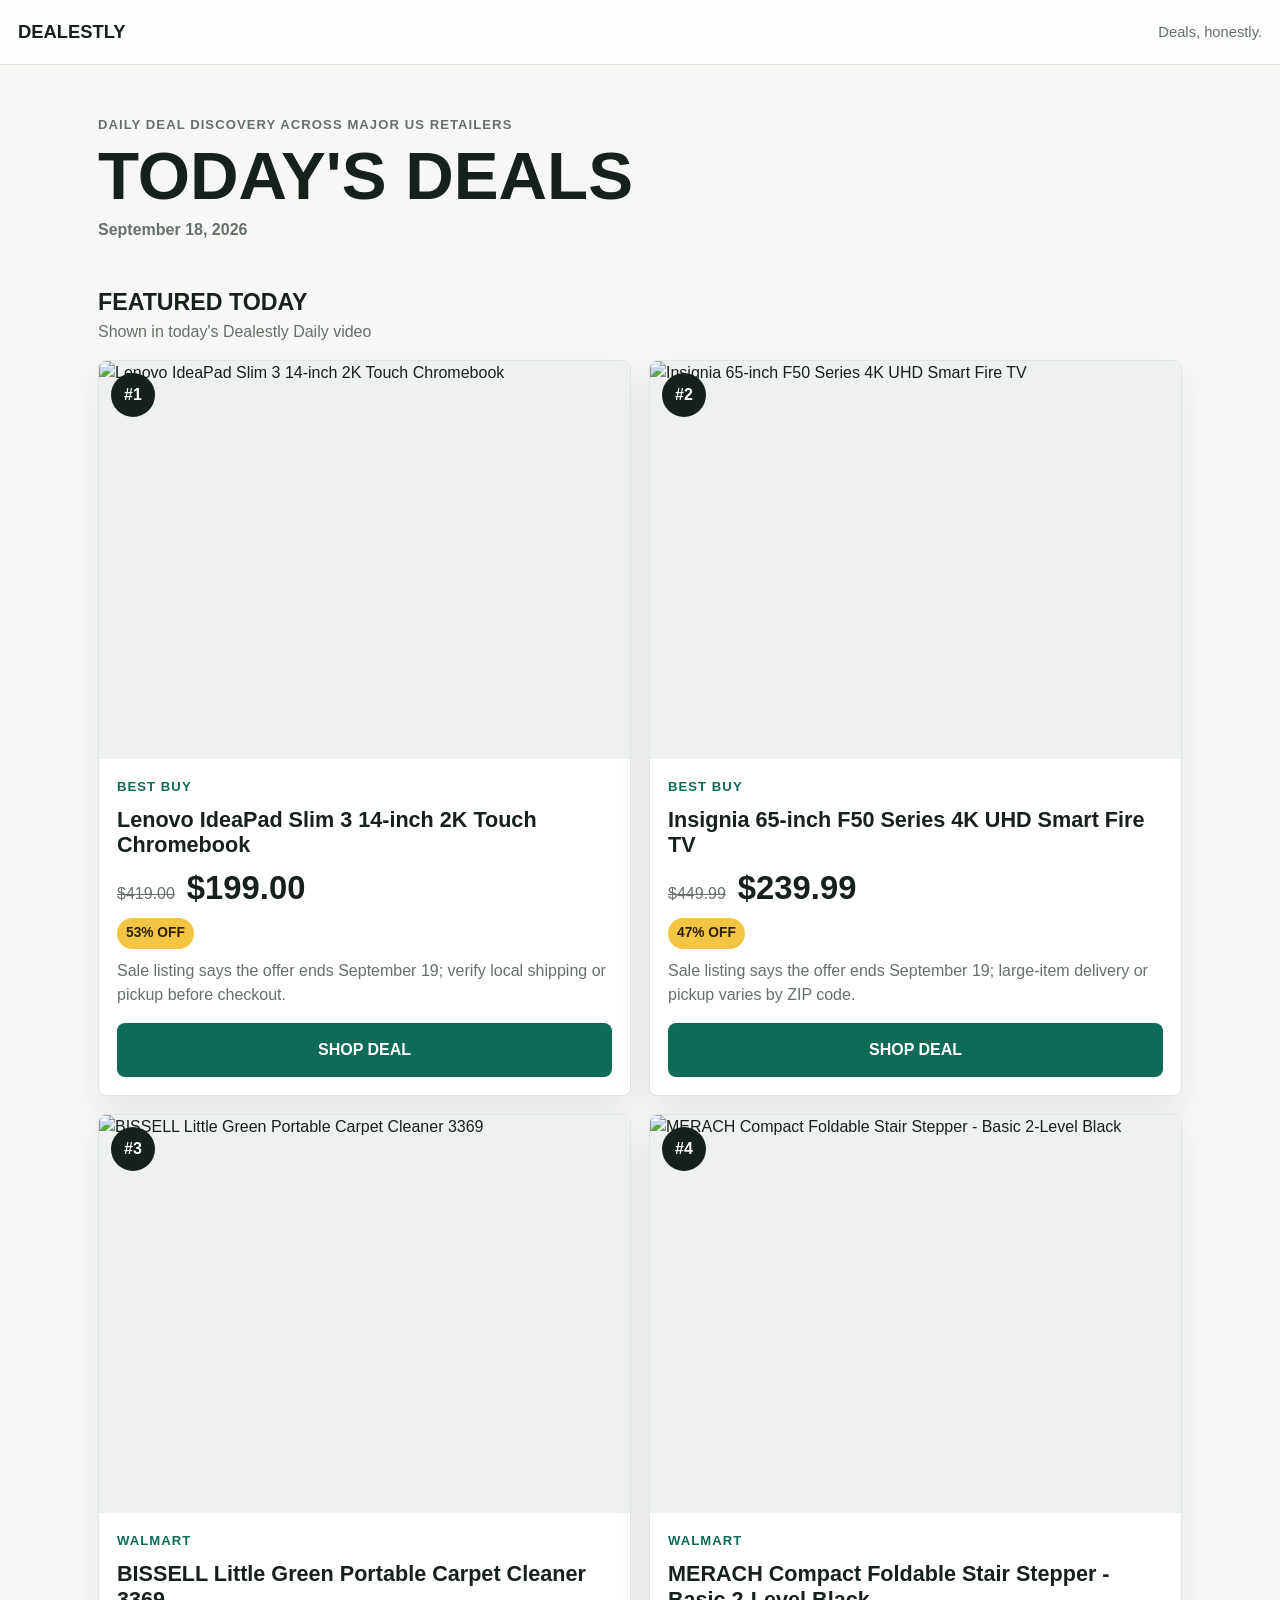
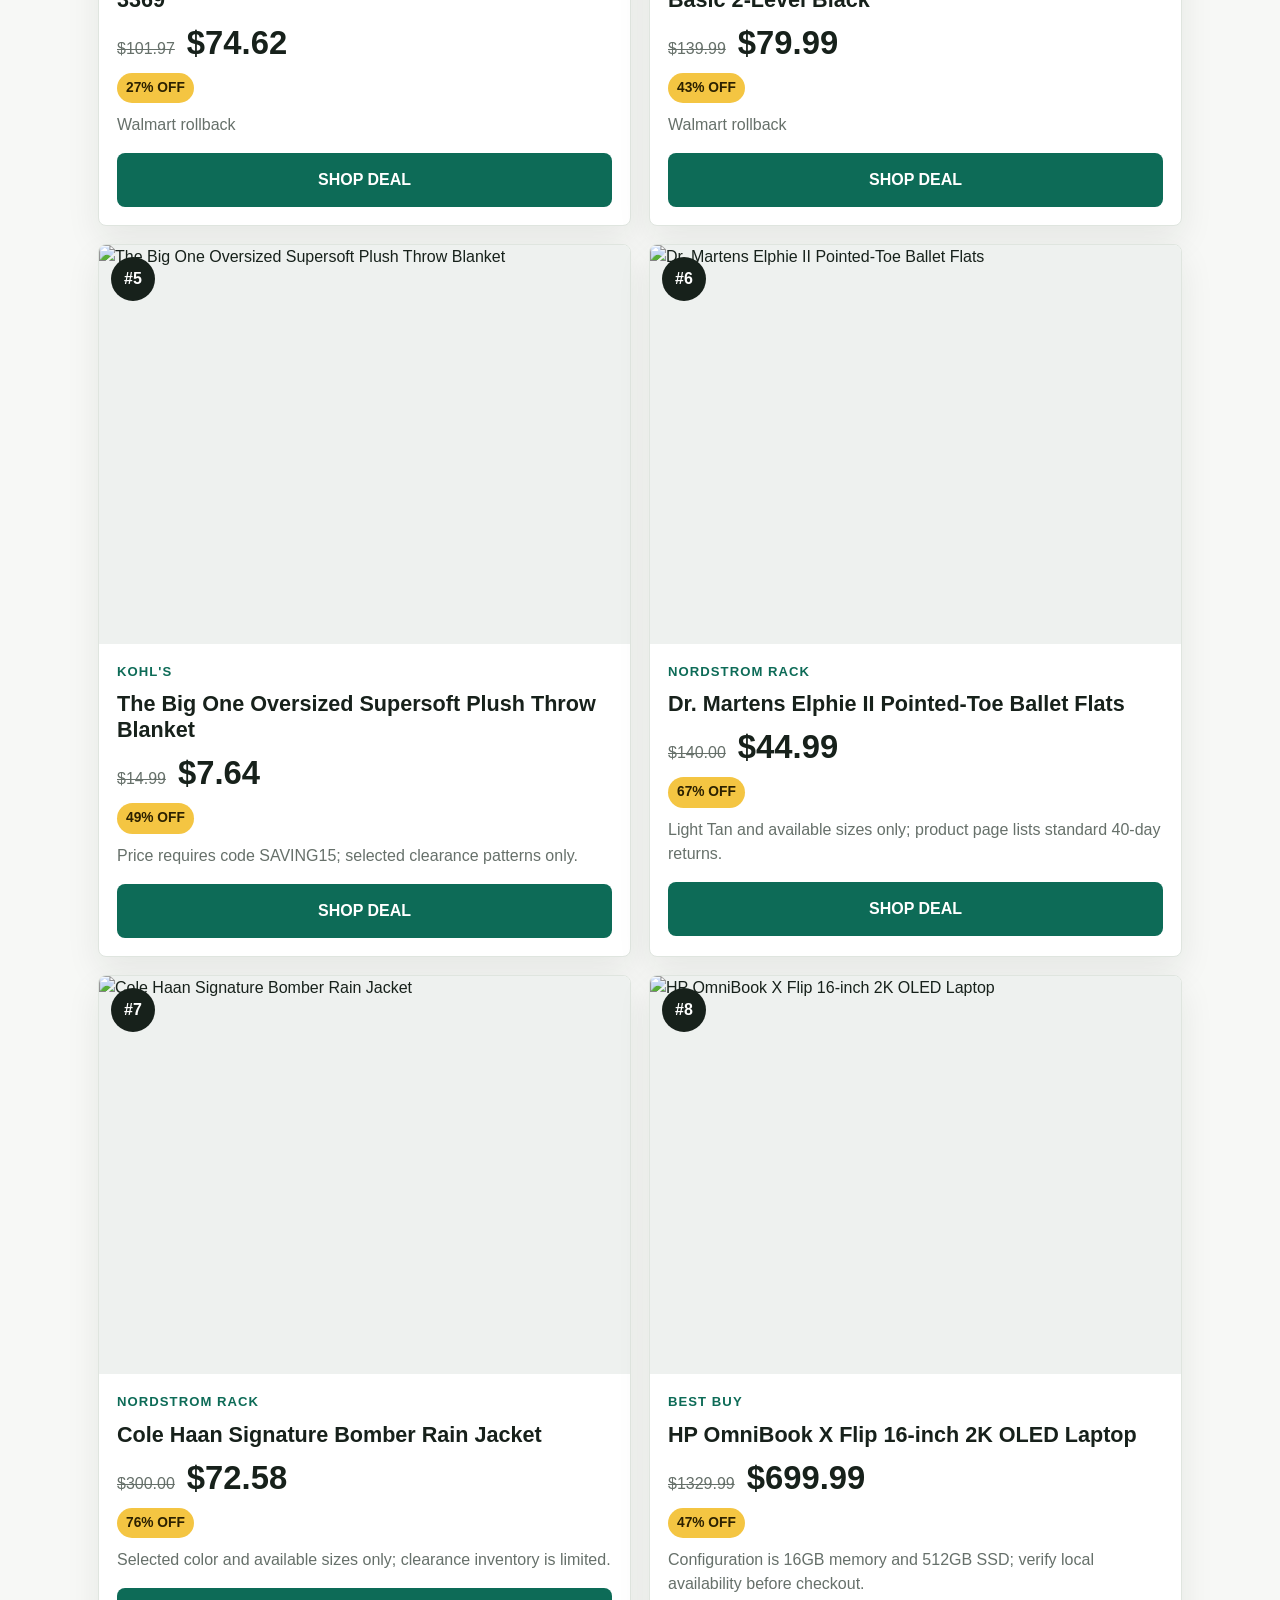
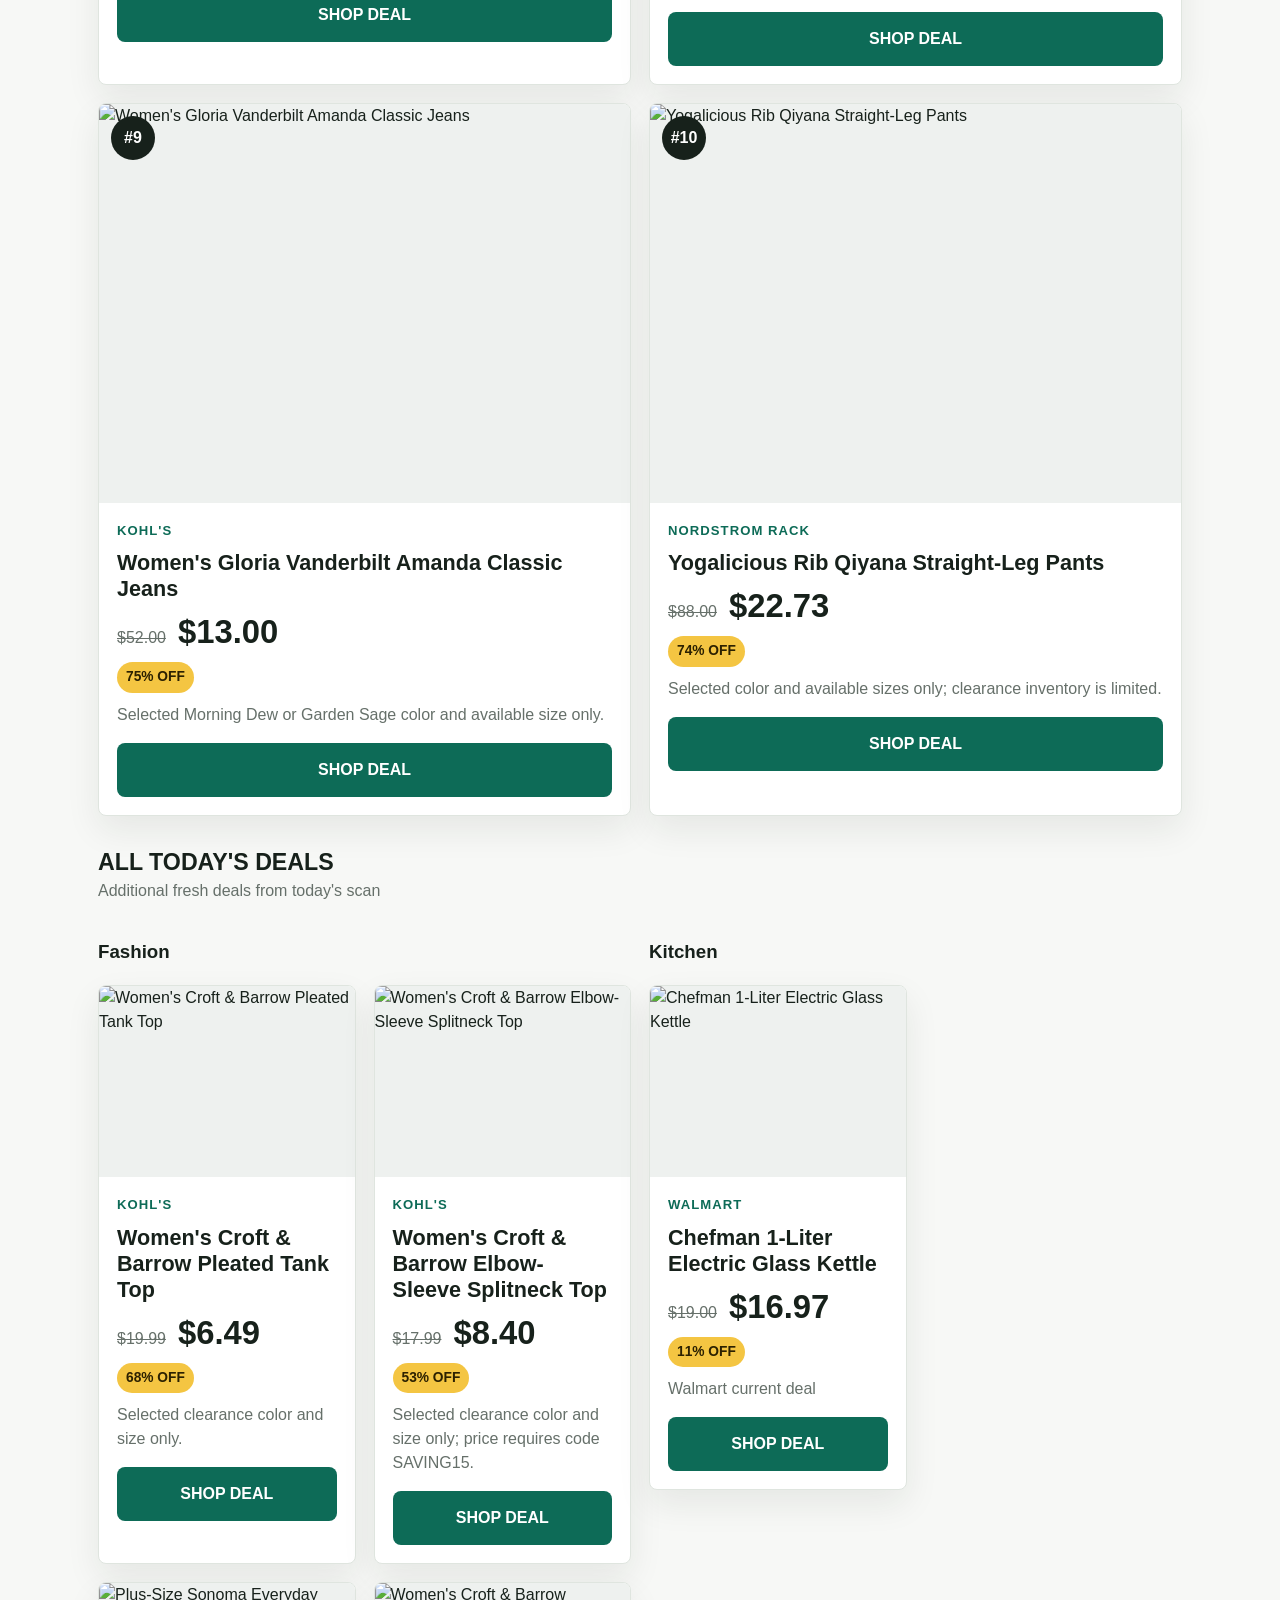
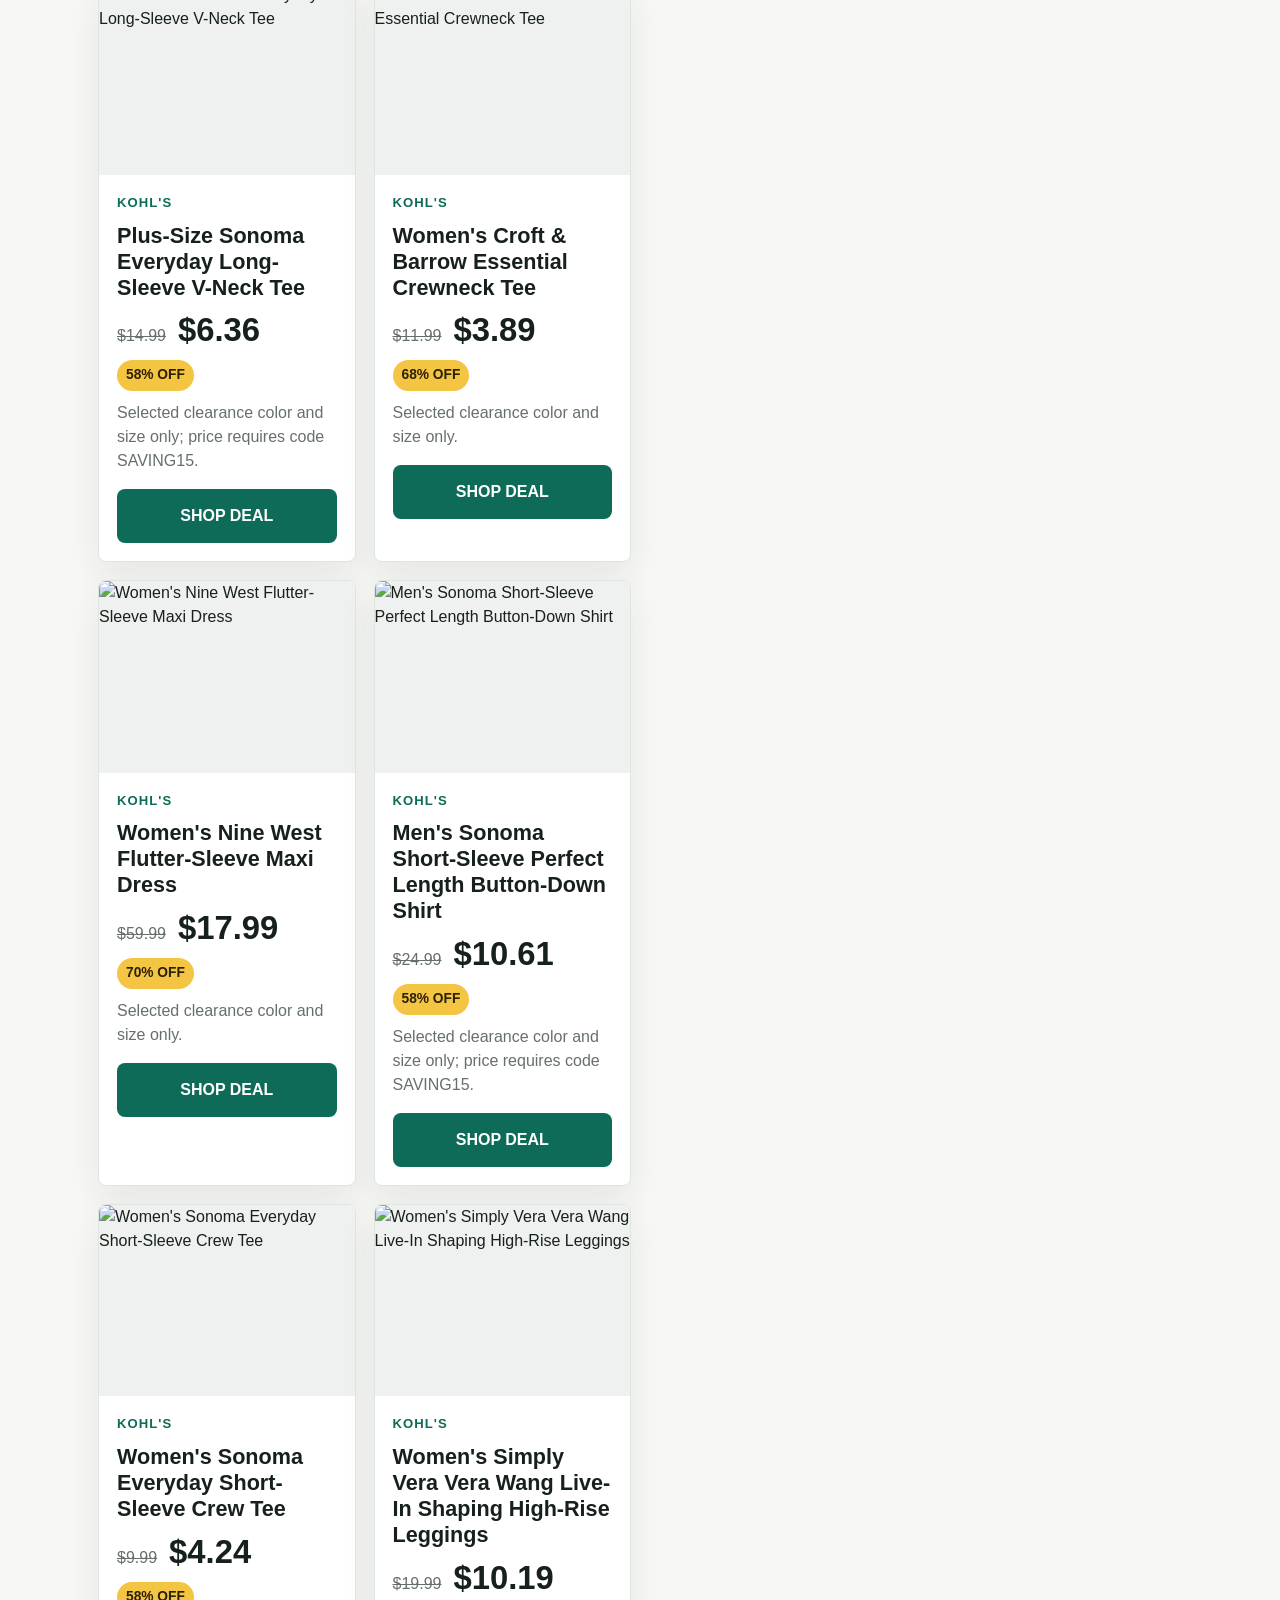
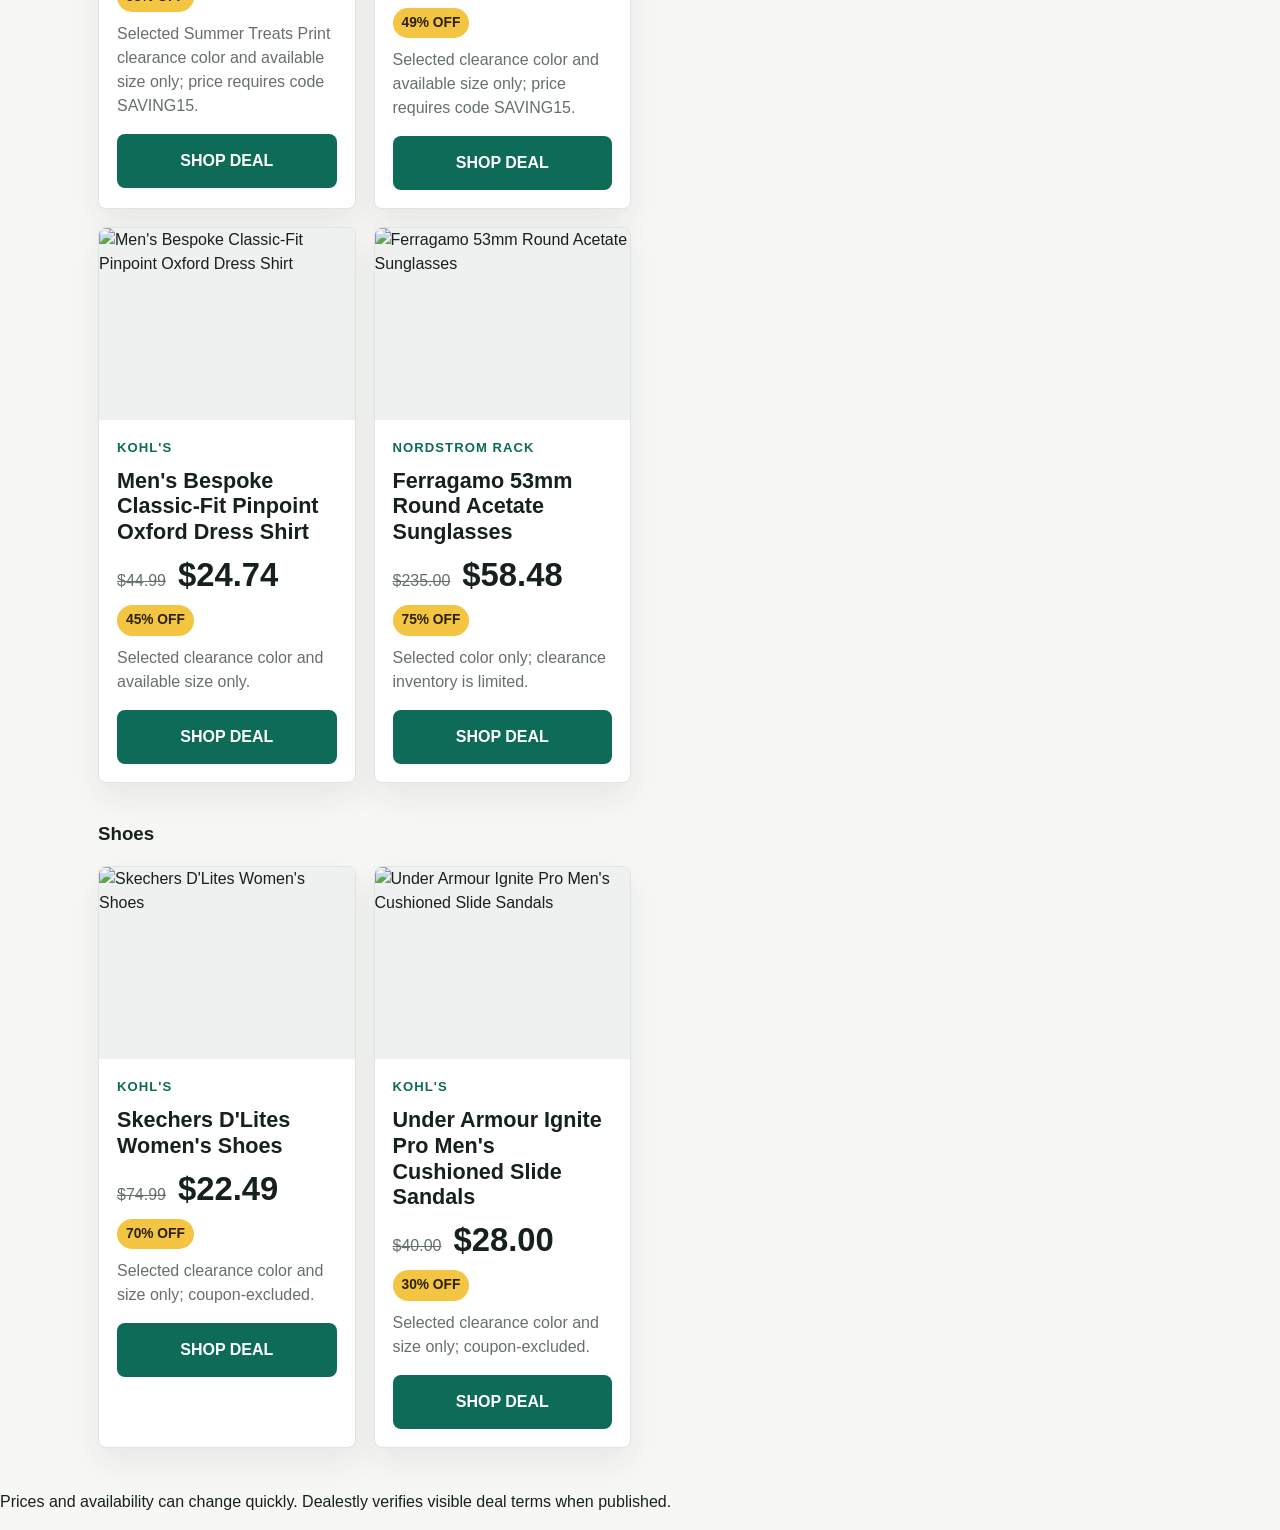
==== commit eeae10a3: "Update Dealestly daily deals for 2026-09-18" ====
--- a/today.html
+++ b/today.html
@@ -24,13 +24,39 @@
     <section class="today-heading" aria-labelledby="today-title">
       <p class="brand-kicker">Daily deal discovery across major US retailers</p>
       <h1 id="today-title">TODAY'S DEALS</h1>
-      <p class="date-line">September 17, 2026</p>
+      <p class="date-line">September 18, 2026</p>
     </section>
     <section class="content-section featured-section" aria-labelledby="featured-title">
       <div class="section-heading"><h2 id="featured-title">FEATURED TODAY</h2><p>Shown in today's Dealestly Daily video</p></div>
       <div class="deal-grid" aria-label="Featured video deal cards">
       <article class="deal-card">
         <div class="deal-number">#1</div>
+        <img src="https://pisces.bbystatic.com/image2/BestBuy_US/images/products/6673/6673811_sd.jpg" alt="Lenovo IdeaPad Slim 3 14-inch 2K Touch Chromebook">
+        <div class="deal-content">
+          <p class="retailer-name">BEST BUY</p>
+          <h2>Lenovo IdeaPad Slim 3 14-inch 2K Touch Chromebook</h2>
+          <div class="price-row"><span class="old-price">$419.00</span><span class="current-price">$199.00</span></div>
+          <p class="discount-badge">53% OFF</p>
+          <p class="promo-note">Sale listing says the offer ends September 19; verify local shipping or pickup before checkout.</p>
+          <a class="shop-button shop-deal-link" href="https://www.bestbuy.com/product/lenovo-ideapad-slim-3-chromebook-14-2k-touchscreen-laptop-mediatek-kompanio-540-2026-4gb-memory-64gb-emmc-cosmic-blue/JJGH3QCJKR/sku/6673811" target="_blank" rel="noopener noreferrer" aria-label="Shop Lenovo IdeaPad Slim 3 14-inch 2K Touch Chromebook deal" data-analytics="shop-deal" data-deal-section="featured" data-product-name="Lenovo IdeaPad Slim 3 14-inch 2K Touch Chromebook" data-retailer="Best Buy" data-current-price="199.0" data-product-url="https://www.bestbuy.com/product/lenovo-ideapad-slim-3-chromebook-14-2k-touchscreen-laptop-mediatek-kompanio-540-2026-4gb-memory-64gb-emmc-cosmic-blue/JJGH3QCJKR/sku/6673811" data-deal-number="1">SHOP DEAL</a>
+        </div>
+      </article>
+
+      <article class="deal-card">
+        <div class="deal-number">#2</div>
+        <img src="https://pisces.bbystatic.com/image2/BestBuy_US/images/products/6607/6607819_sd.jpg" alt="Insignia 65-inch F50 Series 4K UHD Smart Fire TV">
+        <div class="deal-content">
+          <p class="retailer-name">BEST BUY</p>
+          <h2>Insignia 65-inch F50 Series 4K UHD Smart Fire TV</h2>
+          <div class="price-row"><span class="old-price">$449.99</span><span class="current-price">$239.99</span></div>
+          <p class="discount-badge">47% OFF</p>
+          <p class="promo-note">Sale listing says the offer ends September 19; large-item delivery or pickup varies by ZIP code.</p>
+          <a class="shop-button shop-deal-link" href="https://www.bestbuy.com/product/insignia-65-class-f50-series-led-4k-uhd-smart-fire-tv/J2FPJKSV7Z/sku/6607819" target="_blank" rel="noopener noreferrer" aria-label="Shop Insignia 65-inch F50 Series 4K UHD Smart Fire TV deal" data-analytics="shop-deal" data-deal-section="featured" data-product-name="Insignia 65-inch F50 Series 4K UHD Smart Fire TV" data-retailer="Best Buy" data-current-price="239.99" data-product-url="https://www.bestbuy.com/product/insignia-65-class-f50-series-led-4k-uhd-smart-fire-tv/J2FPJKSV7Z/sku/6607819" data-deal-number="2">SHOP DEAL</a>
+        </div>
+      </article>
+
+      <article class="deal-card">
+        <div class="deal-number">#3</div>
         <img src="https://i5.walmartimages.com/asr/07ef7695-fde6-4186-a67b-6a7df91d88a4.5eed8aaff9e94955657df62d2a53d647.png" alt="BISSELL Little Green Portable Carpet Cleaner 3369">
         <div class="deal-content">
           <p class="retailer-name">WALMART</p>
@@ -38,12 +64,12 @@
           <div class="price-row"><span class="old-price">$101.97</span><span class="current-price">$74.62</span></div>
           <p class="discount-badge">27% OFF</p>
           <p class="promo-note">Walmart rollback</p>
-          <a class="shop-button shop-deal-link" href="https://www.walmart.com/ip/BISSELL-Little-Green-Portable-Carpet-Cleaner-3369/271925562" target="_blank" rel="noopener noreferrer" aria-label="Shop BISSELL Little Green Portable Carpet Cleaner 3369 deal" data-analytics="shop-deal" data-deal-section="featured" data-product-name="BISSELL Little Green Portable Carpet Cleaner 3369" data-retailer="Walmart" data-current-price="74.62" data-product-url="https://www.walmart.com/ip/BISSELL-Little-Green-Portable-Carpet-Cleaner-3369/271925562" data-deal-number="1">SHOP DEAL</a>
-        </div>
-      </article>
-
-      <article class="deal-card">
-        <div class="deal-number">#2</div>
+          <a class="shop-button shop-deal-link" href="https://www.walmart.com/ip/BISSELL-Little-Green-Portable-Carpet-Cleaner-3369/271925562" target="_blank" rel="noopener noreferrer" aria-label="Shop BISSELL Little Green Portable Carpet Cleaner 3369 deal" data-analytics="shop-deal" data-deal-section="featured" data-product-name="BISSELL Little Green Portable Carpet Cleaner 3369" data-retailer="Walmart" data-current-price="74.62" data-product-url="https://www.walmart.com/ip/BISSELL-Little-Green-Portable-Carpet-Cleaner-3369/271925562" data-deal-number="3">SHOP DEAL</a>
+        </div>
+      </article>
+
+      <article class="deal-card">
+        <div class="deal-number">#4</div>
         <img src="https://i5.walmartimages.com/asr/097b2818-0171-45fe-9673-2df5e3e9e819.c01825b30561277ee92c184087595af7.jpeg" alt="MERACH Compact Foldable Stair Stepper - Basic 2-Level Black">
         <div class="deal-content">
           <p class="retailer-name">WALMART</p>
@@ -51,25 +77,12 @@
           <div class="price-row"><span class="old-price">$139.99</span><span class="current-price">$79.99</span></div>
           <p class="discount-badge">43% OFF</p>
           <p class="promo-note">Walmart rollback</p>
-          <a class="shop-button shop-deal-link" href="https://www.walmart.com/ip/MERACH-Stair-Stepper-for-Home-Compact-Foldable-Vertical-Climber-Full-Body-Workout-Stepper-Home-Gym-Cardio-Exercise-Equipment/10667520283" target="_blank" rel="noopener noreferrer" aria-label="Shop MERACH Compact Foldable Stair Stepper - Basic 2-Level Black deal" data-analytics="shop-deal" data-deal-section="featured" data-product-name="MERACH Compact Foldable Stair Stepper - Basic 2-Level Black" data-retailer="Walmart" data-current-price="79.99" data-product-url="https://www.walmart.com/ip/MERACH-Stair-Stepper-for-Home-Compact-Foldable-Vertical-Climber-Full-Body-Workout-Stepper-Home-Gym-Cardio-Exercise-Equipment/10667520283" data-deal-number="2">SHOP DEAL</a>
-        </div>
-      </article>
-
-      <article class="deal-card">
-        <div class="deal-number">#3</div>
-        <img src="https://i5.walmartimages.com/asr/bf225445-6414-4894-95f5-c7fd227778b1.89d33a6952cf3e003a35bb90e06a0f1e.jpeg" alt="Chefman 1-Liter Electric Glass Kettle">
-        <div class="deal-content">
-          <p class="retailer-name">WALMART</p>
-          <h2>Chefman 1-Liter Electric Glass Kettle</h2>
-          <div class="price-row"><span class="old-price">$19.00</span><span class="current-price">$16.97</span></div>
-          <p class="discount-badge">11% OFF</p>
-          <p class="promo-note">Walmart current deal</p>
-          <a class="shop-button shop-deal-link" href="https://www.walmart.com/ip/Chefman-1L-Electric-Glass-Kettle-w-LED-Indicator-Light-Automatic-Shutoff-Black-New/1082291497" target="_blank" rel="noopener noreferrer" aria-label="Shop Chefman 1-Liter Electric Glass Kettle deal" data-analytics="shop-deal" data-deal-section="featured" data-product-name="Chefman 1-Liter Electric Glass Kettle" data-retailer="Walmart" data-current-price="16.97" data-product-url="https://www.walmart.com/ip/Chefman-1L-Electric-Glass-Kettle-w-LED-Indicator-Light-Automatic-Shutoff-Black-New/1082291497" data-deal-number="3">SHOP DEAL</a>
-        </div>
-      </article>
-
-      <article class="deal-card">
-        <div class="deal-number">#4</div>
+          <a class="shop-button shop-deal-link" href="https://www.walmart.com/ip/MERACH-Stair-Stepper-for-Home-Compact-Foldable-Vertical-Climber-Full-Body-Workout-Stepper-Home-Gym-Cardio-Exercise-Equipment/10667520283" target="_blank" rel="noopener noreferrer" aria-label="Shop MERACH Compact Foldable Stair Stepper - Basic 2-Level Black deal" data-analytics="shop-deal" data-deal-section="featured" data-product-name="MERACH Compact Foldable Stair Stepper - Basic 2-Level Black" data-retailer="Walmart" data-current-price="79.99" data-product-url="https://www.walmart.com/ip/MERACH-Stair-Stepper-for-Home-Compact-Foldable-Vertical-Climber-Full-Body-Workout-Stepper-Home-Gym-Cardio-Exercise-Equipment/10667520283" data-deal-number="4">SHOP DEAL</a>
+        </div>
+      </article>
+
+      <article class="deal-card">
+        <div class="deal-number">#5</div>
         <img src="https://media.kohlsimg.com/is/image/kohls/1944597_Navy_Plaid?hei=800&amp;op_sharpen=1&amp;wid=800" alt="The Big One Oversized Supersoft Plush Throw Blanket">
         <div class="deal-content">
           <p class="retailer-name">KOHL&#x27;S</p>
@@ -77,12 +90,51 @@
           <div class="price-row"><span class="old-price">$14.99</span><span class="current-price">$7.64</span></div>
           <p class="discount-badge">49% OFF</p>
           <p class="promo-note">Price requires code SAVING15; selected clearance patterns only.</p>
-          <a class="shop-button shop-deal-link" href="https://www.kohls.com/product/prd-1944597/the-big-one-super-soft-plush-throw.jsp?color=Navy+Plaid&amp;isClearance=true&amp;topSkuId=78289321" target="_blank" rel="noopener noreferrer" aria-label="Shop The Big One Oversized Supersoft Plush Throw Blanket deal" data-analytics="shop-deal" data-deal-section="featured" data-product-name="The Big One Oversized Supersoft Plush Throw Blanket" data-retailer="Kohl&#x27;s" data-current-price="7.64" data-product-url="https://www.kohls.com/product/prd-1944597/the-big-one-super-soft-plush-throw.jsp?color=Navy+Plaid&amp;isClearance=true&amp;topSkuId=78289321" data-deal-number="4">SHOP DEAL</a>
-        </div>
-      </article>
-
-      <article class="deal-card">
-        <div class="deal-number">#5</div>
+          <a class="shop-button shop-deal-link" href="https://www.kohls.com/product/prd-1944597/the-big-one-super-soft-plush-throw.jsp?color=Navy+Plaid&amp;isClearance=true&amp;topSkuId=78289321" target="_blank" rel="noopener noreferrer" aria-label="Shop The Big One Oversized Supersoft Plush Throw Blanket deal" data-analytics="shop-deal" data-deal-section="featured" data-product-name="The Big One Oversized Supersoft Plush Throw Blanket" data-retailer="Kohl&#x27;s" data-current-price="7.64" data-product-url="https://www.kohls.com/product/prd-1944597/the-big-one-super-soft-plush-throw.jsp?color=Navy+Plaid&amp;isClearance=true&amp;topSkuId=78289321" data-deal-number="5">SHOP DEAL</a>
+        </div>
+      </article>
+
+      <article class="deal-card">
+        <div class="deal-number">#6</div>
+        <img src="https://n.nordstrommedia.com/it/d28dd4c4-23de-4df4-9051-0c3f4e84b611.jpeg?crop=pad&amp;h=1170&amp;trim=color&amp;w=780" alt="Dr. Martens Elphie II Pointed-Toe Ballet Flats">
+        <div class="deal-content">
+          <p class="retailer-name">NORDSTROM RACK</p>
+          <h2>Dr. Martens Elphie II Pointed-Toe Ballet Flats</h2>
+          <div class="price-row"><span class="old-price">$140.00</span><span class="current-price">$44.99</span></div>
+          <p class="discount-badge">67% OFF</p>
+          <p class="promo-note">Light Tan and available sizes only; product page lists standard 40-day returns.</p>
+          <a class="shop-button shop-deal-link" href="https://www.nordstromrack.com/s/dr-martens-elphie-ii-pointed-toe-ballet-flat-women/8188464" target="_blank" rel="noopener noreferrer" aria-label="Shop Dr. Martens Elphie II Pointed-Toe Ballet Flats deal" data-analytics="shop-deal" data-deal-section="featured" data-product-name="Dr. Martens Elphie II Pointed-Toe Ballet Flats" data-retailer="Nordstrom Rack" data-current-price="44.99" data-product-url="https://www.nordstromrack.com/s/dr-martens-elphie-ii-pointed-toe-ballet-flat-women/8188464" data-deal-number="6">SHOP DEAL</a>
+        </div>
+      </article>
+
+      <article class="deal-card">
+        <div class="deal-number">#7</div>
+        <img src="https://n.nordstrommedia.com/it/3322273c-90fb-4ce8-ba50-9a356f004a56.jpeg?crop=pad&amp;h=1170&amp;w=780" alt="Cole Haan Signature Bomber Rain Jacket">
+        <div class="deal-content">
+          <p class="retailer-name">NORDSTROM RACK</p>
+          <h2>Cole Haan Signature Bomber Rain Jacket</h2>
+          <div class="price-row"><span class="old-price">$300.00</span><span class="current-price">$72.58</span></div>
+          <p class="discount-badge">76% OFF</p>
+          <p class="promo-note">Selected color and available sizes only; clearance inventory is limited.</p>
+          <a class="shop-button shop-deal-link" href="https://www.nordstromrack.com/s/cole-haan-signature-bomber-rain-jacket/8771261" target="_blank" rel="noopener noreferrer" aria-label="Shop Cole Haan Signature Bomber Rain Jacket deal" data-analytics="shop-deal" data-deal-section="featured" data-product-name="Cole Haan Signature Bomber Rain Jacket" data-retailer="Nordstrom Rack" data-current-price="72.58" data-product-url="https://www.nordstromrack.com/s/cole-haan-signature-bomber-rain-jacket/8771261" data-deal-number="7">SHOP DEAL</a>
+        </div>
+      </article>
+
+      <article class="deal-card">
+        <div class="deal-number">#8</div>
+        <img src="https://pisces.bbystatic.com/image2/BestBuy_US/images/products/6667/6667999_sd.jpg" alt="HP OmniBook X Flip 16-inch 2K OLED Laptop">
+        <div class="deal-content">
+          <p class="retailer-name">BEST BUY</p>
+          <h2>HP OmniBook X Flip 16-inch 2K OLED Laptop</h2>
+          <div class="price-row"><span class="old-price">$1329.99</span><span class="current-price">$699.99</span></div>
+          <p class="discount-badge">47% OFF</p>
+          <p class="promo-note">Configuration is 16GB memory and 512GB SSD; verify local availability before checkout.</p>
+          <a class="shop-button shop-deal-link" href="https://www.bestbuy.com/product/hp-omnibook-x-flip-2-in-1-16-2k-oled-touchscreen-laptop-amd-ryzen-ai-5-430-2026-16gb-memory-512gb-ssd-copilot-meteor-silver/JJGWKYZY3J/sku/6667999" target="_blank" rel="noopener noreferrer" aria-label="Shop HP OmniBook X Flip 16-inch 2K OLED Laptop deal" data-analytics="shop-deal" data-deal-section="featured" data-product-name="HP OmniBook X Flip 16-inch 2K OLED Laptop" data-retailer="Best Buy" data-current-price="699.99" data-product-url="https://www.bestbuy.com/product/hp-omnibook-x-flip-2-in-1-16-2k-oled-touchscreen-laptop-amd-ryzen-ai-5-430-2026-16gb-memory-512gb-ssd-copilot-meteor-silver/JJGWKYZY3J/sku/6667999" data-deal-number="8">SHOP DEAL</a>
+        </div>
+      </article>
+
+      <article class="deal-card">
+        <div class="deal-number">#9</div>
         <img src="https://media.kohlsimg.com/is/image/kohls/8205605_Morning_Dew?hei=800&amp;op_sharpen=1&amp;wid=800" alt="Women&#x27;s Gloria Vanderbilt Amanda Classic Jeans">
         <div class="deal-content">
           <p class="retailer-name">KOHL&#x27;S</p>
@@ -90,72 +142,20 @@
           <div class="price-row"><span class="old-price">$52.00</span><span class="current-price">$13.00</span></div>
           <p class="discount-badge">75% OFF</p>
           <p class="promo-note">Selected Morning Dew or Garden Sage color and available size only.</p>
-          <a class="shop-button shop-deal-link" href="https://www.kohls.com/product/prd-8205605/womens-gloria-vanderbilt-amanda-classic-jeans.jsp?topSkuId=37493647" target="_blank" rel="noopener noreferrer" aria-label="Shop Women&#x27;s Gloria Vanderbilt Amanda Classic Jeans deal" data-analytics="shop-deal" data-deal-section="featured" data-product-name="Women&#x27;s Gloria Vanderbilt Amanda Classic Jeans" data-retailer="Kohl&#x27;s" data-current-price="13.0" data-product-url="https://www.kohls.com/product/prd-8205605/womens-gloria-vanderbilt-amanda-classic-jeans.jsp?topSkuId=37493647" data-deal-number="5">SHOP DEAL</a>
-        </div>
-      </article>
-
-      <article class="deal-card">
-        <div class="deal-number">#6</div>
-        <img src="https://media.kohlsimg.com/is/image/kohls/6530242_Summer_Treats_Print?hei=800&amp;op_sharpen=1&amp;wid=800" alt="Women&#x27;s Sonoma Everyday Short-Sleeve Crew Tee">
-        <div class="deal-content">
-          <p class="retailer-name">KOHL&#x27;S</p>
-          <h2>Women&#x27;s Sonoma Everyday Short-Sleeve Crew Tee</h2>
-          <div class="price-row"><span class="old-price">$9.99</span><span class="current-price">$4.24</span></div>
-          <p class="discount-badge">58% OFF</p>
-          <p class="promo-note">Selected Summer Treats Print clearance color and available size only; price requires code SAVING15.</p>
-          <a class="shop-button shop-deal-link" href="https://www.kohls.com/product/prd-6530242/womens-sonoma-goods-for-life-everyday-short-sleeve-crew-tee.jsp?color=Summer+Treats+Print" target="_blank" rel="noopener noreferrer" aria-label="Shop Women&#x27;s Sonoma Everyday Short-Sleeve Crew Tee deal" data-analytics="shop-deal" data-deal-section="featured" data-product-name="Women&#x27;s Sonoma Everyday Short-Sleeve Crew Tee" data-retailer="Kohl&#x27;s" data-current-price="4.24" data-product-url="https://www.kohls.com/product/prd-6530242/womens-sonoma-goods-for-life-everyday-short-sleeve-crew-tee.jsp?color=Summer+Treats+Print" data-deal-number="6">SHOP DEAL</a>
-        </div>
-      </article>
-
-      <article class="deal-card">
-        <div class="deal-number">#7</div>
-        <img src="https://media.kohlsimg.com/is/image/kohls/4887344_Coral_Spring_Tile?hei=800&amp;op_sharpen=1&amp;wid=800" alt="Women&#x27;s Croft &amp; Barrow Elbow-Sleeve Splitneck Top">
-        <div class="deal-content">
-          <p class="retailer-name">KOHL&#x27;S</p>
-          <h2>Women&#x27;s Croft &amp; Barrow Elbow-Sleeve Splitneck Top</h2>
-          <div class="price-row"><span class="old-price">$17.99</span><span class="current-price">$8.40</span></div>
-          <p class="discount-badge">53% OFF</p>
-          <p class="promo-note">Selected clearance color and size only; price requires code SAVING15.</p>
-          <a class="shop-button shop-deal-link" href="https://www.kohls.com/product/prd-4887344/womens-croft-barrow-elbow-sleeve-splitneck-top.jsp?color=Coral+Spring+Tile&amp;isClearance=true&amp;topSkuId=82478794" target="_blank" rel="noopener noreferrer" aria-label="Shop Women&#x27;s Croft &amp; Barrow Elbow-Sleeve Splitneck Top deal" data-analytics="shop-deal" data-deal-section="featured" data-product-name="Women&#x27;s Croft &amp; Barrow Elbow-Sleeve Splitneck Top" data-retailer="Kohl&#x27;s" data-current-price="8.4" data-product-url="https://www.kohls.com/product/prd-4887344/womens-croft-barrow-elbow-sleeve-splitneck-top.jsp?color=Coral+Spring+Tile&amp;isClearance=true&amp;topSkuId=82478794" data-deal-number="7">SHOP DEAL</a>
-        </div>
-      </article>
-
-      <article class="deal-card">
-        <div class="deal-number">#8</div>
-        <img src="https://media.johnlewiscontent.com/i/JohnLewis/114354412?%24background-off-white%24=&amp;fmt=auto" alt="LEGO Creator 3-in-1 Fierce Dinosaur 31379">
-        <div class="deal-content">
-          <p class="retailer-name">MACY&#x27;S</p>
-          <h2>LEGO Creator 3-in-1 Fierce Dinosaur 31379</h2>
-          <div class="price-row"><span class="old-price">$19.99</span><span class="current-price">$15.99</span></div>
-          <p class="discount-badge">20% OFF</p>
-          <p class="promo-note">Macy&#x27;s current deal</p>
-          <a class="shop-button shop-deal-link" href="https://www.macys.com/shop/product/lego-creator-3-in-1-fierce-dinosaur-building-kids-toy-31379-283-pieces?ID=25839284" target="_blank" rel="noopener noreferrer" aria-label="Shop LEGO Creator 3-in-1 Fierce Dinosaur 31379 deal" data-analytics="shop-deal" data-deal-section="featured" data-product-name="LEGO Creator 3-in-1 Fierce Dinosaur 31379" data-retailer="Macy&#x27;s" data-current-price="15.99" data-product-url="https://www.macys.com/shop/product/lego-creator-3-in-1-fierce-dinosaur-building-kids-toy-31379-283-pieces?ID=25839284" data-deal-number="8">SHOP DEAL</a>
-        </div>
-      </article>
-
-      <article class="deal-card">
-        <div class="deal-number">#9</div>
-        <img src="https://stsprellomnium.blob.core.windows.net/products/5702018031926/60487-box1-v29.webp" alt="LEGO City Yellow Taxi 60487">
-        <div class="deal-content">
-          <p class="retailer-name">MACY&#x27;S</p>
-          <h2>LEGO City Yellow Taxi 60487</h2>
-          <div class="price-row"><span class="old-price">$14.99</span><span class="current-price">$11.99</span></div>
-          <p class="discount-badge">20% OFF</p>
-          <p class="promo-note">Macy&#x27;s current deal</p>
-          <a class="shop-button shop-deal-link" href="https://www.macys.com/shop/product/lego-city-yellow-taxi-car-building-toy-60487-122-pieces?ID=25839293" target="_blank" rel="noopener noreferrer" aria-label="Shop LEGO City Yellow Taxi 60487 deal" data-analytics="shop-deal" data-deal-section="featured" data-product-name="LEGO City Yellow Taxi 60487" data-retailer="Macy&#x27;s" data-current-price="11.99" data-product-url="https://www.macys.com/shop/product/lego-city-yellow-taxi-car-building-toy-60487-122-pieces?ID=25839293" data-deal-number="9">SHOP DEAL</a>
+          <a class="shop-button shop-deal-link" href="https://www.kohls.com/product/prd-8205605/womens-gloria-vanderbilt-amanda-classic-jeans.jsp?topSkuId=37493647" target="_blank" rel="noopener noreferrer" aria-label="Shop Women&#x27;s Gloria Vanderbilt Amanda Classic Jeans deal" data-analytics="shop-deal" data-deal-section="featured" data-product-name="Women&#x27;s Gloria Vanderbilt Amanda Classic Jeans" data-retailer="Kohl&#x27;s" data-current-price="13.0" data-product-url="https://www.kohls.com/product/prd-8205605/womens-gloria-vanderbilt-amanda-classic-jeans.jsp?topSkuId=37493647" data-deal-number="9">SHOP DEAL</a>
         </div>
       </article>
 
       <article class="deal-card">
         <div class="deal-number">#10</div>
-        <img src="https://media.kohlsimg.com/is/image/kohls/4994850_Black?hei=800&amp;op_sharpen=1&amp;wid=800" alt="Women&#x27;s Simply Vera Vera Wang Live-In Shaping High-Rise Leggings">
-        <div class="deal-content">
-          <p class="retailer-name">KOHL&#x27;S</p>
-          <h2>Women&#x27;s Simply Vera Vera Wang Live-In Shaping High-Rise Leggings</h2>
-          <div class="price-row"><span class="old-price">$19.99</span><span class="current-price">$10.19</span></div>
-          <p class="discount-badge">49% OFF</p>
-          <p class="promo-note">Selected clearance color and available size only; price requires code SAVING15.</p>
-          <a class="shop-button shop-deal-link" href="https://www.kohls.com/product/prd-4994850/womens-simply-vera-vera-wang-live-in-shaping-high-rise-leggings.jsp?color=Black" target="_blank" rel="noopener noreferrer" aria-label="Shop Women&#x27;s Simply Vera Vera Wang Live-In Shaping High-Rise Leggings deal" data-analytics="shop-deal" data-deal-section="featured" data-product-name="Women&#x27;s Simply Vera Vera Wang Live-In Shaping High-Rise Leggings" data-retailer="Kohl&#x27;s" data-current-price="10.19" data-product-url="https://www.kohls.com/product/prd-4994850/womens-simply-vera-vera-wang-live-in-shaping-high-rise-leggings.jsp?color=Black" data-deal-number="10">SHOP DEAL</a>
+        <img src="https://n.nordstrommedia.com/it/d594c7bc-2ae1-4e29-a40d-21a42e6e6bb3.jpeg?crop=pad&amp;h=1170&amp;w=780" alt="Yogalicious Rib Qiyana Straight-Leg Pants">
+        <div class="deal-content">
+          <p class="retailer-name">NORDSTROM RACK</p>
+          <h2>Yogalicious Rib Qiyana Straight-Leg Pants</h2>
+          <div class="price-row"><span class="old-price">$88.00</span><span class="current-price">$22.73</span></div>
+          <p class="discount-badge">74% OFF</p>
+          <p class="promo-note">Selected color and available sizes only; clearance inventory is limited.</p>
+          <a class="shop-button shop-deal-link" href="https://www.nordstromrack.com/s/yogalicious-rib-qiyana-straight-leg-pants/8986043" target="_blank" rel="noopener noreferrer" aria-label="Shop Yogalicious Rib Qiyana Straight-Leg Pants deal" data-analytics="shop-deal" data-deal-section="featured" data-product-name="Yogalicious Rib Qiyana Straight-Leg Pants" data-retailer="Nordstrom Rack" data-current-price="22.73" data-product-url="https://www.nordstromrack.com/s/yogalicious-rib-qiyana-straight-leg-pants/8986043" data-deal-number="10">SHOP DEAL</a>
         </div>
       </article>
       </div>
@@ -181,6 +181,19 @@
 
       <article class="deal-card">
 
+        <img src="https://media.kohlsimg.com/is/image/kohls/4887344_Coral_Spring_Tile?hei=800&amp;op_sharpen=1&amp;wid=800" alt="Women&#x27;s Croft &amp; Barrow Elbow-Sleeve Splitneck Top">
+        <div class="deal-content">
+          <p class="retailer-name">KOHL&#x27;S</p>
+          <h2>Women&#x27;s Croft &amp; Barrow Elbow-Sleeve Splitneck Top</h2>
+          <div class="price-row"><span class="old-price">$17.99</span><span class="current-price">$8.40</span></div>
+          <p class="discount-badge">53% OFF</p>
+          <p class="promo-note">Selected clearance color and size only; price requires code SAVING15.</p>
+          <a class="shop-button shop-deal-link" href="https://www.kohls.com/product/prd-4887344/womens-croft-barrow-elbow-sleeve-splitneck-top.jsp?color=Coral+Spring+Tile&amp;isClearance=true&amp;topSkuId=82478794" target="_blank" rel="noopener noreferrer" aria-label="Shop Women&#x27;s Croft &amp; Barrow Elbow-Sleeve Splitneck Top deal" data-analytics="shop-deal" data-deal-section="additional" data-product-name="Women&#x27;s Croft &amp; Barrow Elbow-Sleeve Splitneck Top" data-retailer="Kohl&#x27;s" data-current-price="8.4" data-product-url="https://www.kohls.com/product/prd-4887344/womens-croft-barrow-elbow-sleeve-splitneck-top.jsp?color=Coral+Spring+Tile&amp;isClearance=true&amp;topSkuId=82478794">SHOP DEAL</a>
+        </div>
+      </article>
+
+      <article class="deal-card">
+
         <img src="https://media.kohlsimg.com/is/image/kohls/6919071_Vital_White?hei=800&amp;op_sharpen=1&amp;wid=800" alt="Plus-Size Sonoma Everyday Long-Sleeve V-Neck Tee">
         <div class="deal-content">
           <p class="retailer-name">KOHL&#x27;S</p>
@@ -233,6 +246,32 @@
 
       <article class="deal-card">
 
+        <img src="https://media.kohlsimg.com/is/image/kohls/6530242_Summer_Treats_Print?hei=800&amp;op_sharpen=1&amp;wid=800" alt="Women&#x27;s Sonoma Everyday Short-Sleeve Crew Tee">
+        <div class="deal-content">
+          <p class="retailer-name">KOHL&#x27;S</p>
+          <h2>Women&#x27;s Sonoma Everyday Short-Sleeve Crew Tee</h2>
+          <div class="price-row"><span class="old-price">$9.99</span><span class="current-price">$4.24</span></div>
+          <p class="discount-badge">58% OFF</p>
+          <p class="promo-note">Selected Summer Treats Print clearance color and available size only; price requires code SAVING15.</p>
+          <a class="shop-button shop-deal-link" href="https://www.kohls.com/product/prd-6530242/womens-sonoma-goods-for-life-everyday-short-sleeve-crew-tee.jsp?color=Summer+Treats+Print" target="_blank" rel="noopener noreferrer" aria-label="Shop Women&#x27;s Sonoma Everyday Short-Sleeve Crew Tee deal" data-analytics="shop-deal" data-deal-section="additional" data-product-name="Women&#x27;s Sonoma Everyday Short-Sleeve Crew Tee" data-retailer="Kohl&#x27;s" data-current-price="4.24" data-product-url="https://www.kohls.com/product/prd-6530242/womens-sonoma-goods-for-life-everyday-short-sleeve-crew-tee.jsp?color=Summer+Treats+Print">SHOP DEAL</a>
+        </div>
+      </article>
+
+      <article class="deal-card">
+
+        <img src="https://media.kohlsimg.com/is/image/kohls/4994850_Black?hei=800&amp;op_sharpen=1&amp;wid=800" alt="Women&#x27;s Simply Vera Vera Wang Live-In Shaping High-Rise Leggings">
+        <div class="deal-content">
+          <p class="retailer-name">KOHL&#x27;S</p>
+          <h2>Women&#x27;s Simply Vera Vera Wang Live-In Shaping High-Rise Leggings</h2>
+          <div class="price-row"><span class="old-price">$19.99</span><span class="current-price">$10.19</span></div>
+          <p class="discount-badge">49% OFF</p>
+          <p class="promo-note">Selected clearance color and available size only; price requires code SAVING15.</p>
+          <a class="shop-button shop-deal-link" href="https://www.kohls.com/product/prd-4994850/womens-simply-vera-vera-wang-live-in-shaping-high-rise-leggings.jsp?color=Black" target="_blank" rel="noopener noreferrer" aria-label="Shop Women&#x27;s Simply Vera Vera Wang Live-In Shaping High-Rise Leggings deal" data-analytics="shop-deal" data-deal-section="additional" data-product-name="Women&#x27;s Simply Vera Vera Wang Live-In Shaping High-Rise Leggings" data-retailer="Kohl&#x27;s" data-current-price="10.19" data-product-url="https://www.kohls.com/product/prd-4994850/womens-simply-vera-vera-wang-live-in-shaping-high-rise-leggings.jsp?color=Black">SHOP DEAL</a>
+        </div>
+      </article>
+
+      <article class="deal-card">
+
         <img src="https://media.kohlsimg.com/is/image/kohls/6479237_White?hei=800&amp;op_sharpen=1&amp;wid=800" alt="Men&#x27;s Bespoke Classic-Fit Pinpoint Oxford Dress Shirt">
         <div class="deal-content">
           <p class="retailer-name">KOHL&#x27;S</p>
@@ -243,6 +282,37 @@
           <a class="shop-button shop-deal-link" href="https://www.kohls.com/product/prd-6479237/mens-bespoke-classic-fit-pinpoint-oxford-dress-shirt.jsp?color=White" target="_blank" rel="noopener noreferrer" aria-label="Shop Men&#x27;s Bespoke Classic-Fit Pinpoint Oxford Dress Shirt deal" data-analytics="shop-deal" data-deal-section="additional" data-product-name="Men&#x27;s Bespoke Classic-Fit Pinpoint Oxford Dress Shirt" data-retailer="Kohl&#x27;s" data-current-price="24.74" data-product-url="https://www.kohls.com/product/prd-6479237/mens-bespoke-classic-fit-pinpoint-oxford-dress-shirt.jsp?color=White">SHOP DEAL</a>
         </div>
       </article>
+
+      <article class="deal-card">
+
+        <img src="https://n.nordstrommedia.com/it/b653c8fd-438e-4c32-a527-1f36d6b9fc8f.jpeg?crop=pad&amp;h=1170&amp;w=780" alt="Ferragamo 53mm Round Acetate Sunglasses">
+        <div class="deal-content">
+          <p class="retailer-name">NORDSTROM RACK</p>
+          <h2>Ferragamo 53mm Round Acetate Sunglasses</h2>
+          <div class="price-row"><span class="old-price">$235.00</span><span class="current-price">$58.48</span></div>
+          <p class="discount-badge">75% OFF</p>
+          <p class="promo-note">Selected color only; clearance inventory is limited.</p>
+          <a class="shop-button shop-deal-link" href="https://www.nordstromrack.com/s/ferragamo-53mm-round-acetate-sunglasses/6055616" target="_blank" rel="noopener noreferrer" aria-label="Shop Ferragamo 53mm Round Acetate Sunglasses deal" data-analytics="shop-deal" data-deal-section="additional" data-product-name="Ferragamo 53mm Round Acetate Sunglasses" data-retailer="Nordstrom Rack" data-current-price="58.48" data-product-url="https://www.nordstromrack.com/s/ferragamo-53mm-round-acetate-sunglasses/6055616">SHOP DEAL</a>
+        </div>
+      </article>
+          </div>
+        </section>
+
+        <section class="deal-category" aria-label="Kitchen">
+          <h3>Kitchen</h3>
+          <div class="deal-grid">
+      <article class="deal-card">
+
+        <img src="https://i5.walmartimages.com/asr/bf225445-6414-4894-95f5-c7fd227778b1.89d33a6952cf3e003a35bb90e06a0f1e.jpeg" alt="Chefman 1-Liter Electric Glass Kettle">
+        <div class="deal-content">
+          <p class="retailer-name">WALMART</p>
+          <h2>Chefman 1-Liter Electric Glass Kettle</h2>
+          <div class="price-row"><span class="old-price">$19.00</span><span class="current-price">$16.97</span></div>
+          <p class="discount-badge">11% OFF</p>
+          <p class="promo-note">Walmart current deal</p>
+          <a class="shop-button shop-deal-link" href="https://www.walmart.com/ip/Chefman-1L-Electric-Glass-Kettle-w-LED-Indicator-Light-Automatic-Shutoff-Black-New/1082291497" target="_blank" rel="noopener noreferrer" aria-label="Shop Chefman 1-Liter Electric Glass Kettle deal" data-analytics="shop-deal" data-deal-section="additional" data-product-name="Chefman 1-Liter Electric Glass Kettle" data-retailer="Walmart" data-current-price="16.97" data-product-url="https://www.walmart.com/ip/Chefman-1L-Electric-Glass-Kettle-w-LED-Indicator-Light-Automatic-Shutoff-Black-New/1082291497">SHOP DEAL</a>
+        </div>
+      </article>
           </div>
         </section>
 
@@ -272,37 +342,6 @@
           <p class="discount-badge">30% OFF</p>
           <p class="promo-note">Selected clearance color and size only; coupon-excluded.</p>
           <a class="shop-button shop-deal-link" href="https://www.kohls.com/product/prd-7756171/under-armour-ignite-pro-mens-cushioned-slide-sandals.jsp?color=Black+Black&amp;size=15" target="_blank" rel="noopener noreferrer" aria-label="Shop Under Armour Ignite Pro Men&#x27;s Cushioned Slide Sandals deal" data-analytics="shop-deal" data-deal-section="additional" data-product-name="Under Armour Ignite Pro Men&#x27;s Cushioned Slide Sandals" data-retailer="Kohl&#x27;s" data-current-price="28.0" data-product-url="https://www.kohls.com/product/prd-7756171/under-armour-ignite-pro-mens-cushioned-slide-sandals.jsp?color=Black+Black&amp;size=15">SHOP DEAL</a>
-        </div>
-      </article>
-          </div>
-        </section>
-
-        <section class="deal-category" aria-label="Toys &amp; Games">
-          <h3>Toys &amp; Games</h3>
-          <div class="deal-grid">
-      <article class="deal-card">
-
-        <img src="https://sgorbati.biz/cdn/shop/files/40725_alt1.webp?v=1702245792" alt="LEGO Cherry Blossoms 40725">
-        <div class="deal-content">
-          <p class="retailer-name">MACY&#x27;S</p>
-          <h2>LEGO Cherry Blossoms 40725</h2>
-          <div class="price-row"><span class="old-price">$14.99</span><span class="current-price">$11.99</span></div>
-          <p class="discount-badge">20% OFF</p>
-          <p class="promo-note">Macy&#x27;s current deal</p>
-          <a class="shop-button shop-deal-link" href="https://www.macys.com/shop/product/lego-cherry-blossoms-building-set-40725-430-pieces?ID=26180902" target="_blank" rel="noopener noreferrer" aria-label="Shop LEGO Cherry Blossoms 40725 deal" data-analytics="shop-deal" data-deal-section="additional" data-product-name="LEGO Cherry Blossoms 40725" data-retailer="Macy&#x27;s" data-current-price="11.99" data-product-url="https://www.macys.com/shop/product/lego-cherry-blossoms-building-set-40725-430-pieces?ID=26180902">SHOP DEAL</a>
-        </div>
-      </article>
-
-      <article class="deal-card">
-
-        <img src="https://www.toyworld.co.nz/cdn/shop/files/f2122979-c8d9-4791-aa23-b2ca0029a057_Toyworld.jpg?v=1770940203&amp;width=2048" alt="LEGO Speed Champions Audi R26 F1 Race Car 77259">
-        <div class="deal-content">
-          <p class="retailer-name">MACY&#x27;S</p>
-          <h2>LEGO Speed Champions Audi R26 F1 Race Car 77259</h2>
-          <div class="price-row"><span class="old-price">$27.99</span><span class="current-price">$23.79</span></div>
-          <p class="discount-badge">15% OFF</p>
-          <p class="promo-note">Macy&#x27;s current deal</p>
-          <a class="shop-button shop-deal-link" href="https://www.macys.com/shop/product/lego-speed-champions-audi-r26-f1-race-car-toy-building-kit-77259?ID=25839384" target="_blank" rel="noopener noreferrer" aria-label="Shop LEGO Speed Champions Audi R26 F1 Race Car 77259 deal" data-analytics="shop-deal" data-deal-section="additional" data-product-name="LEGO Speed Champions Audi R26 F1 Race Car 77259" data-retailer="Macy&#x27;s" data-current-price="23.79" data-product-url="https://www.macys.com/shop/product/lego-speed-champions-audi-r26-f1-race-car-toy-building-kit-77259?ID=25839384">SHOP DEAL</a>
         </div>
       </article>
           </div>
